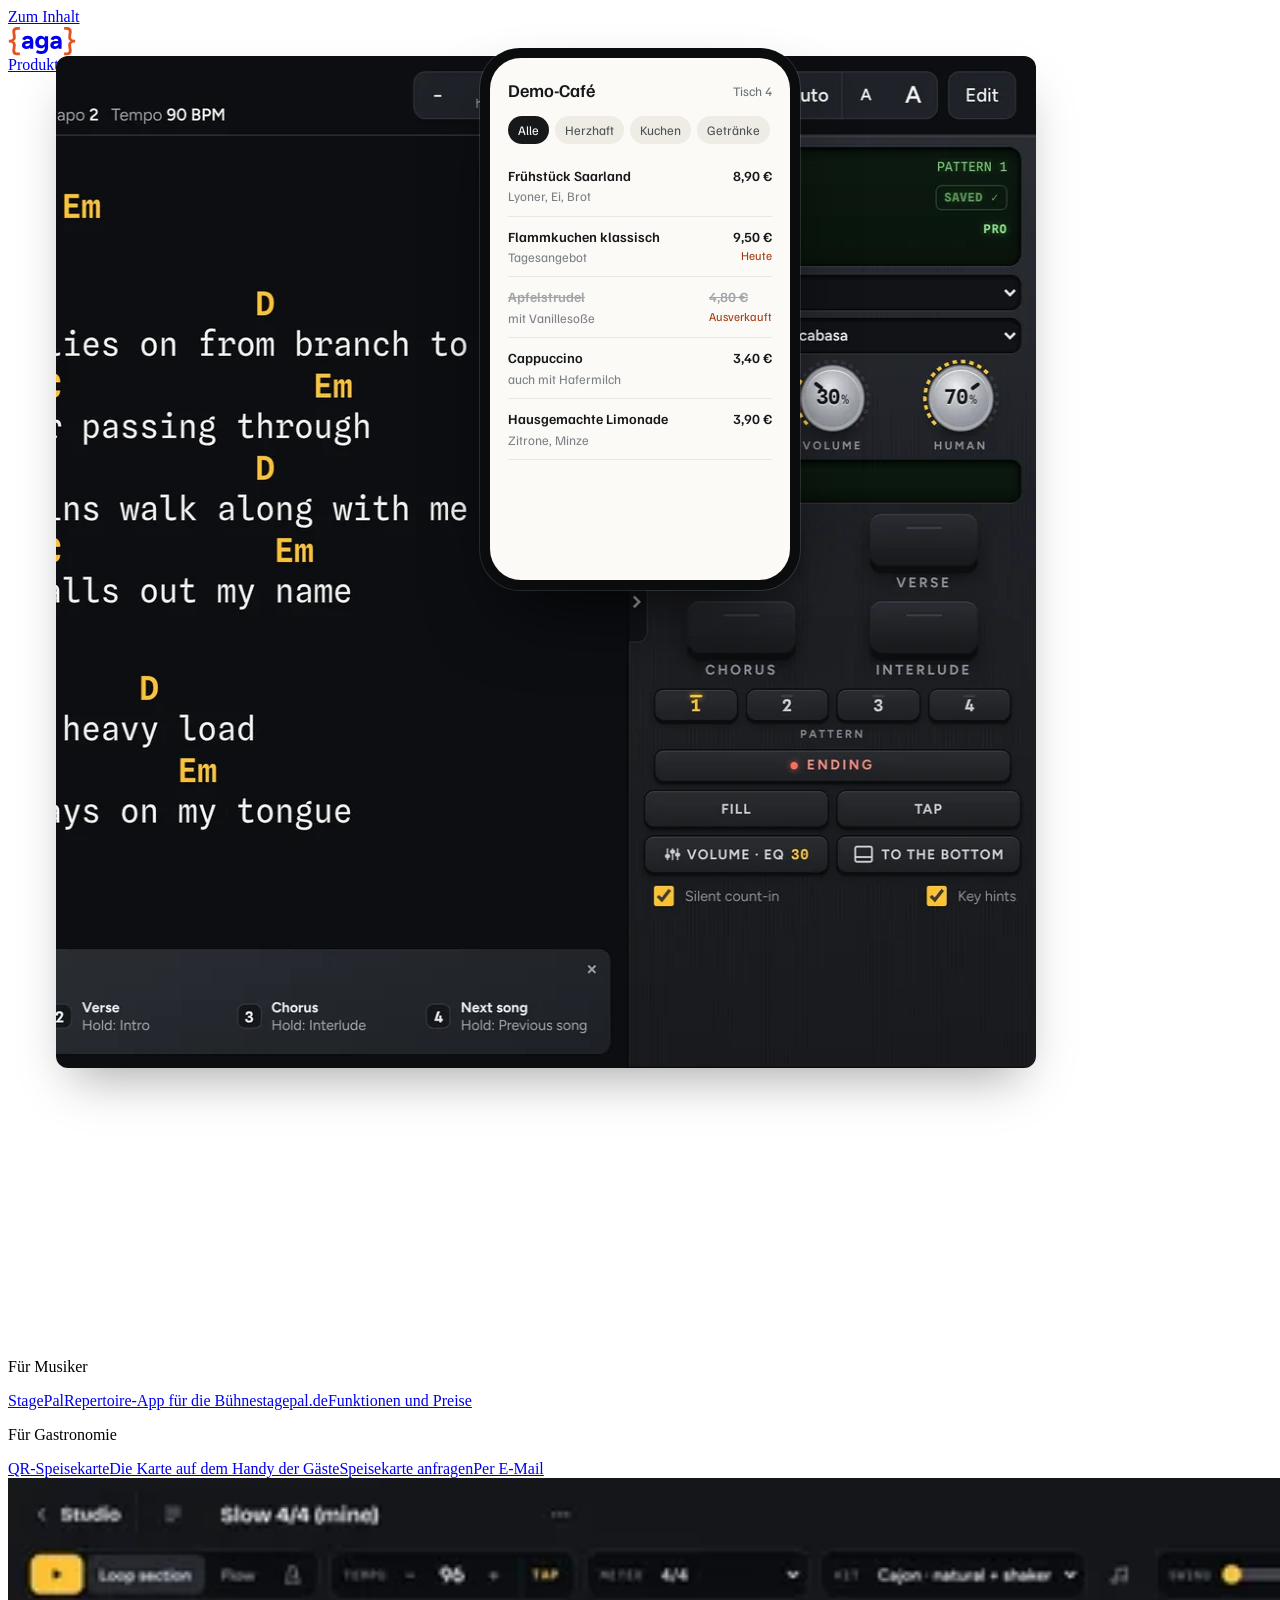
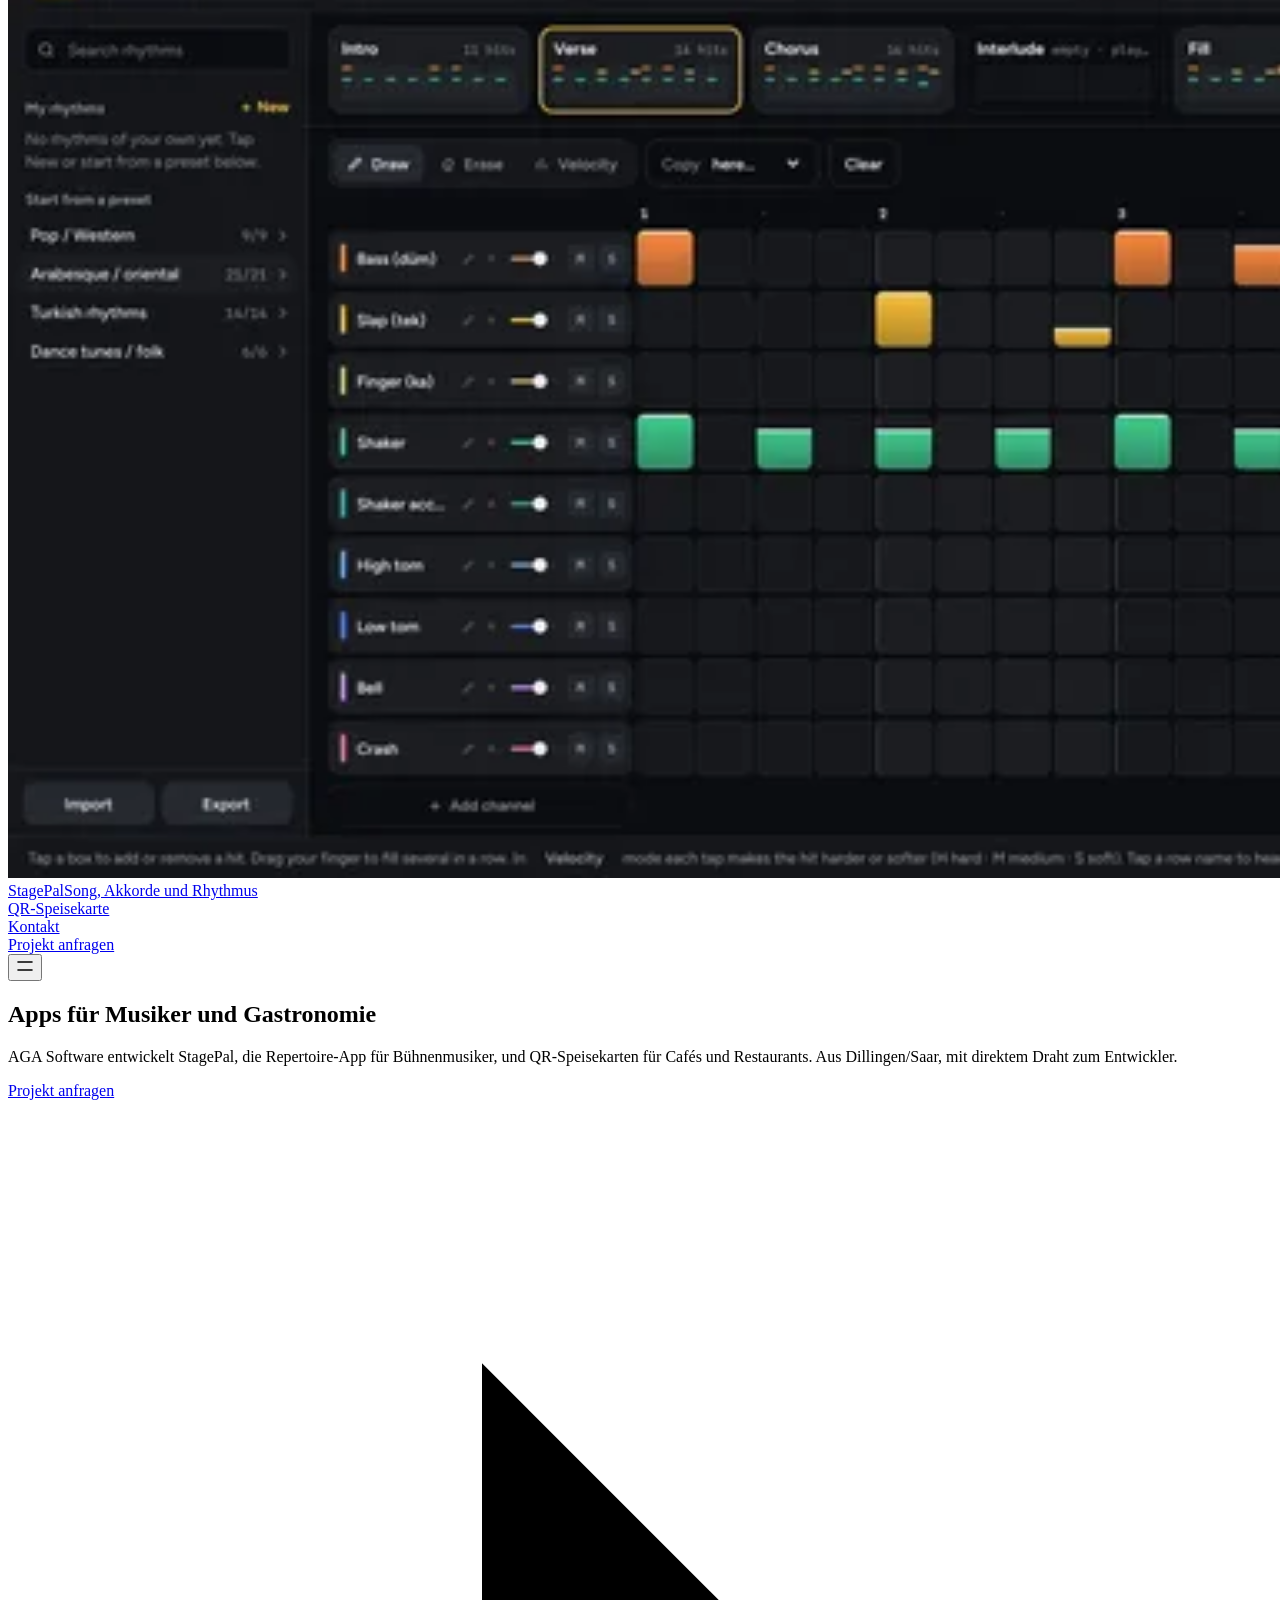
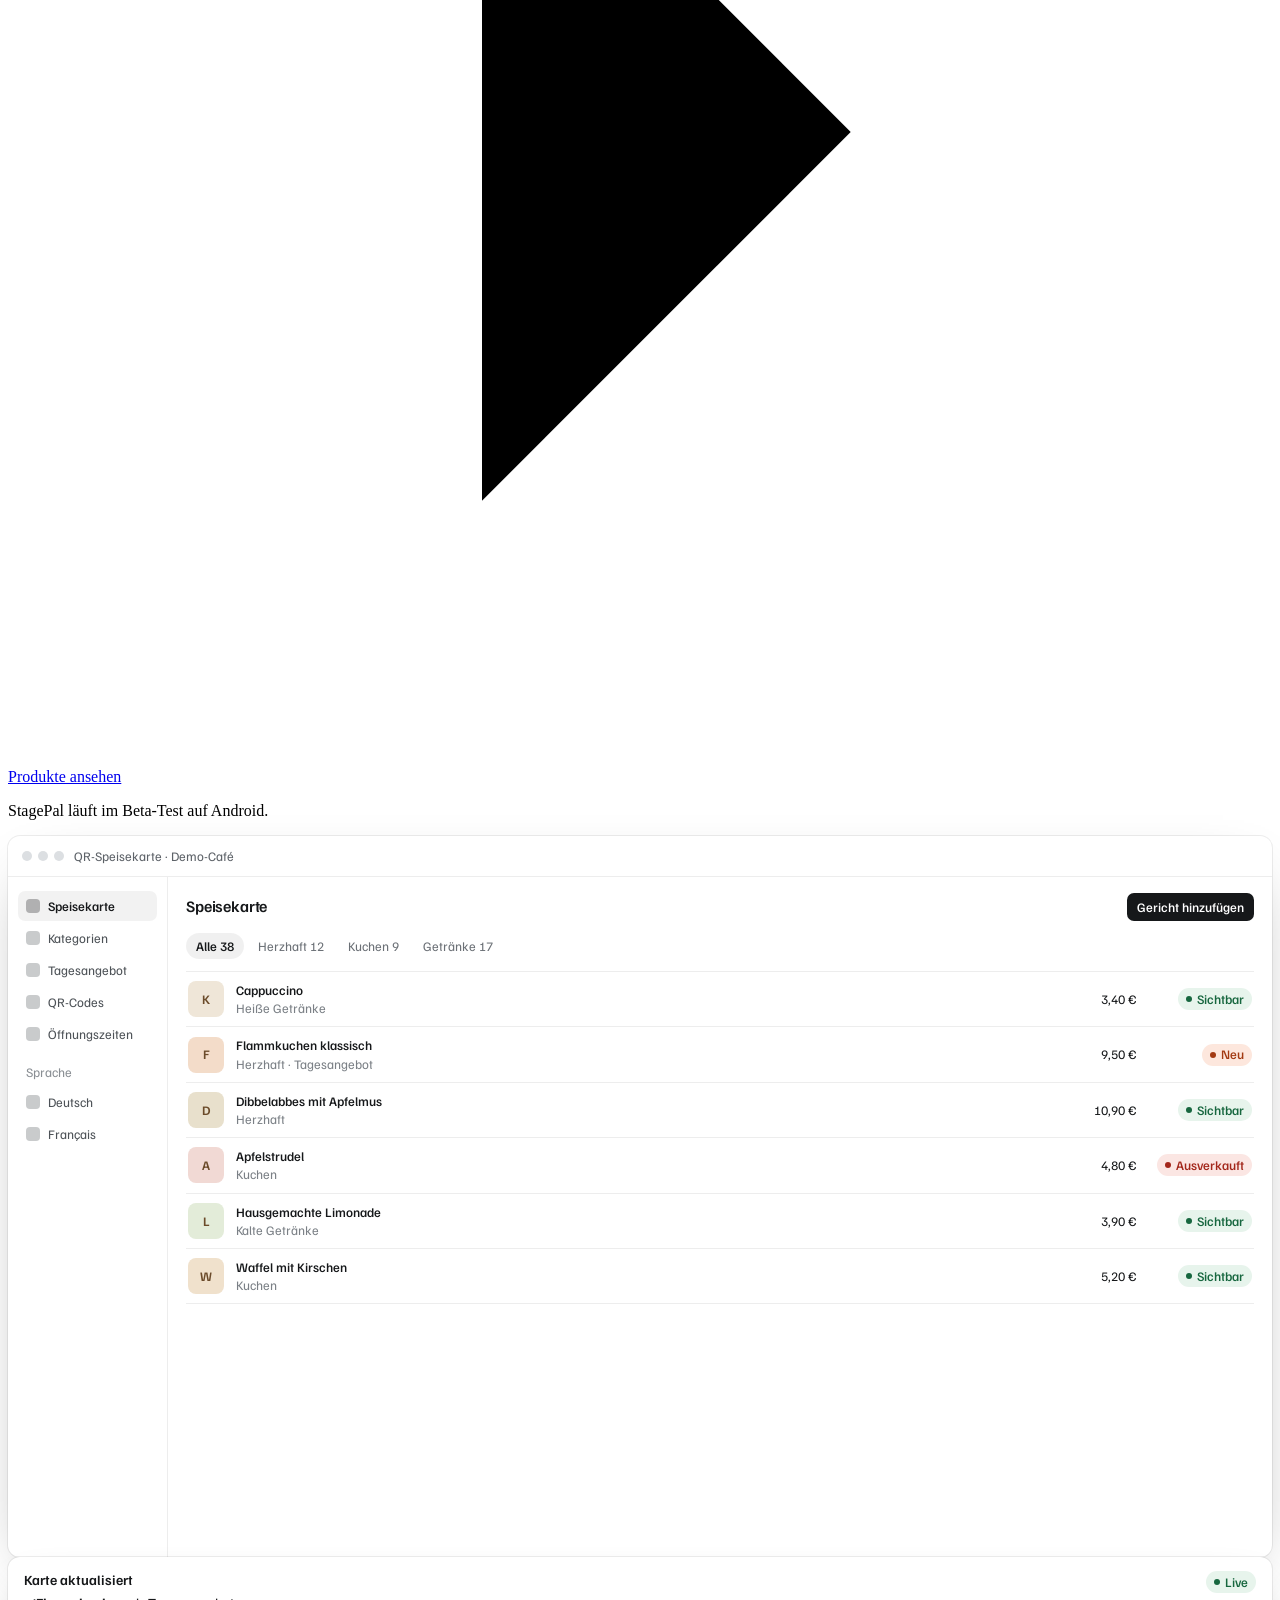
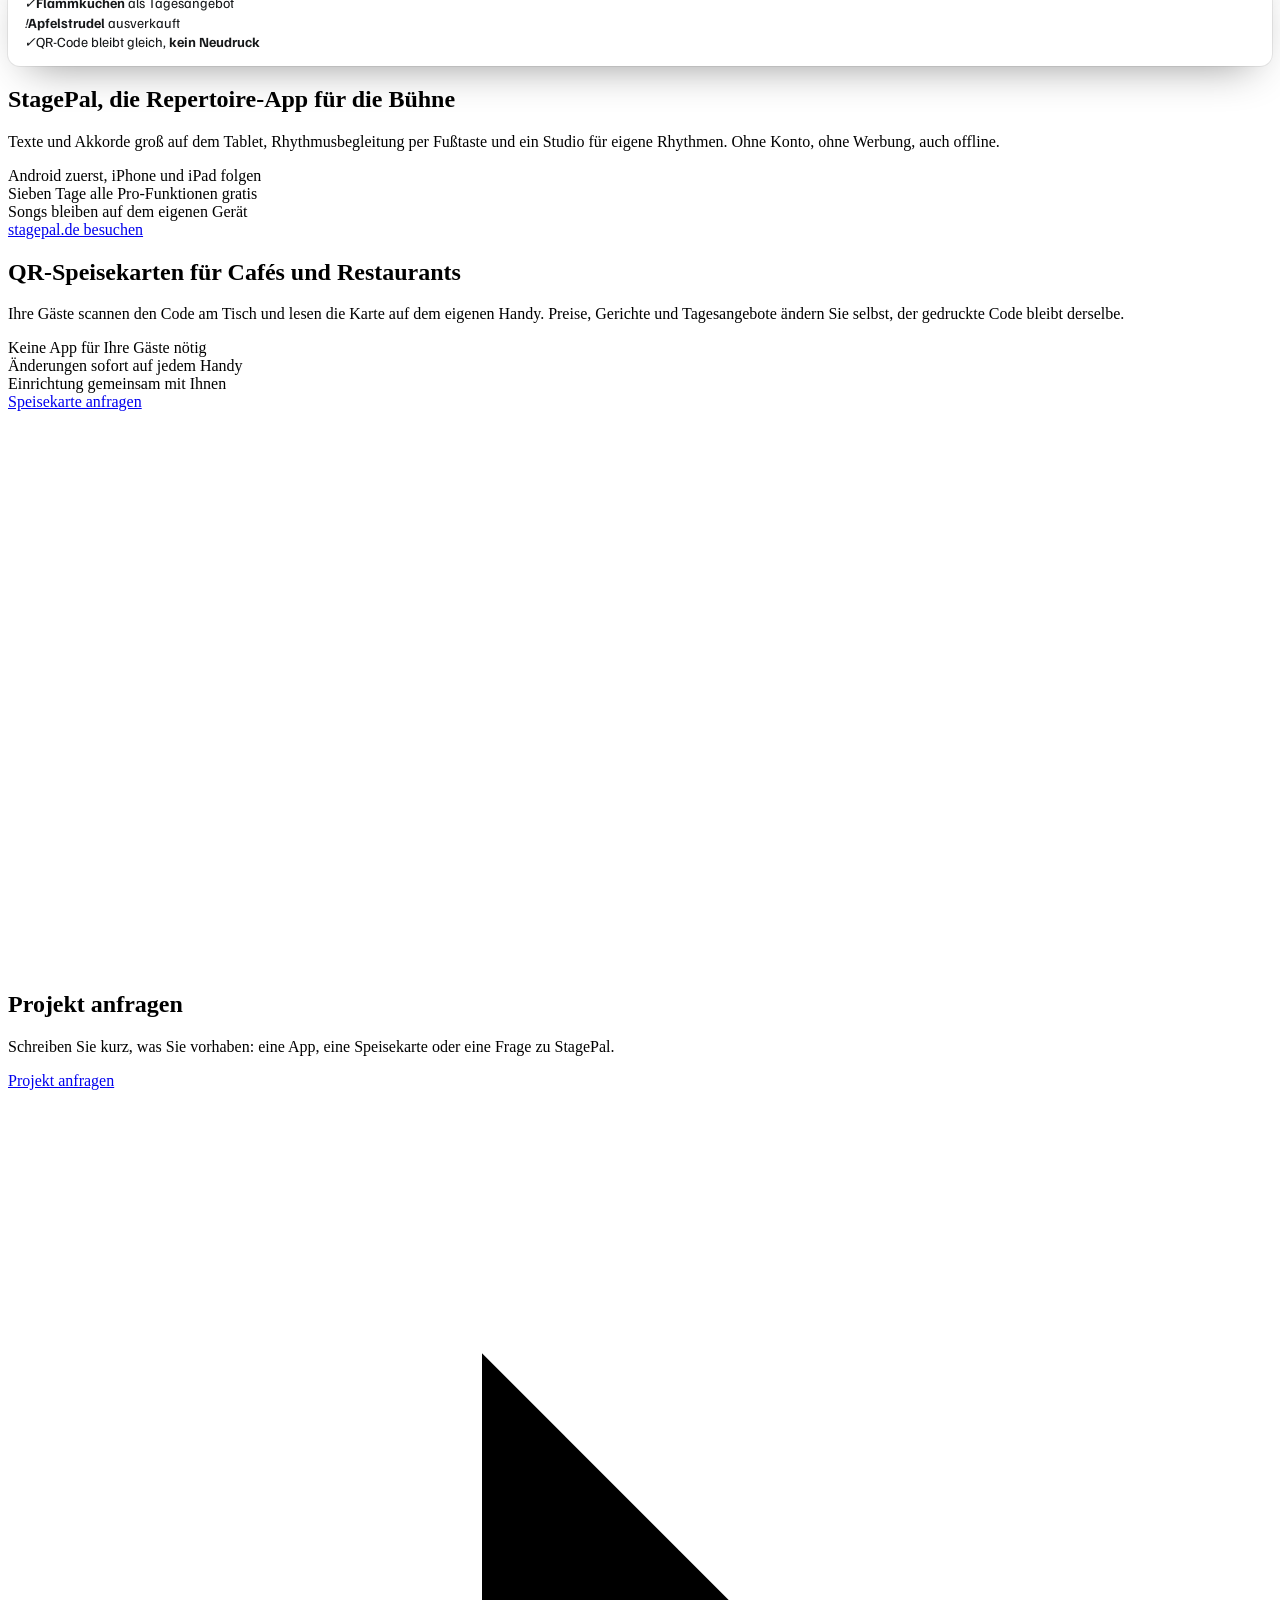
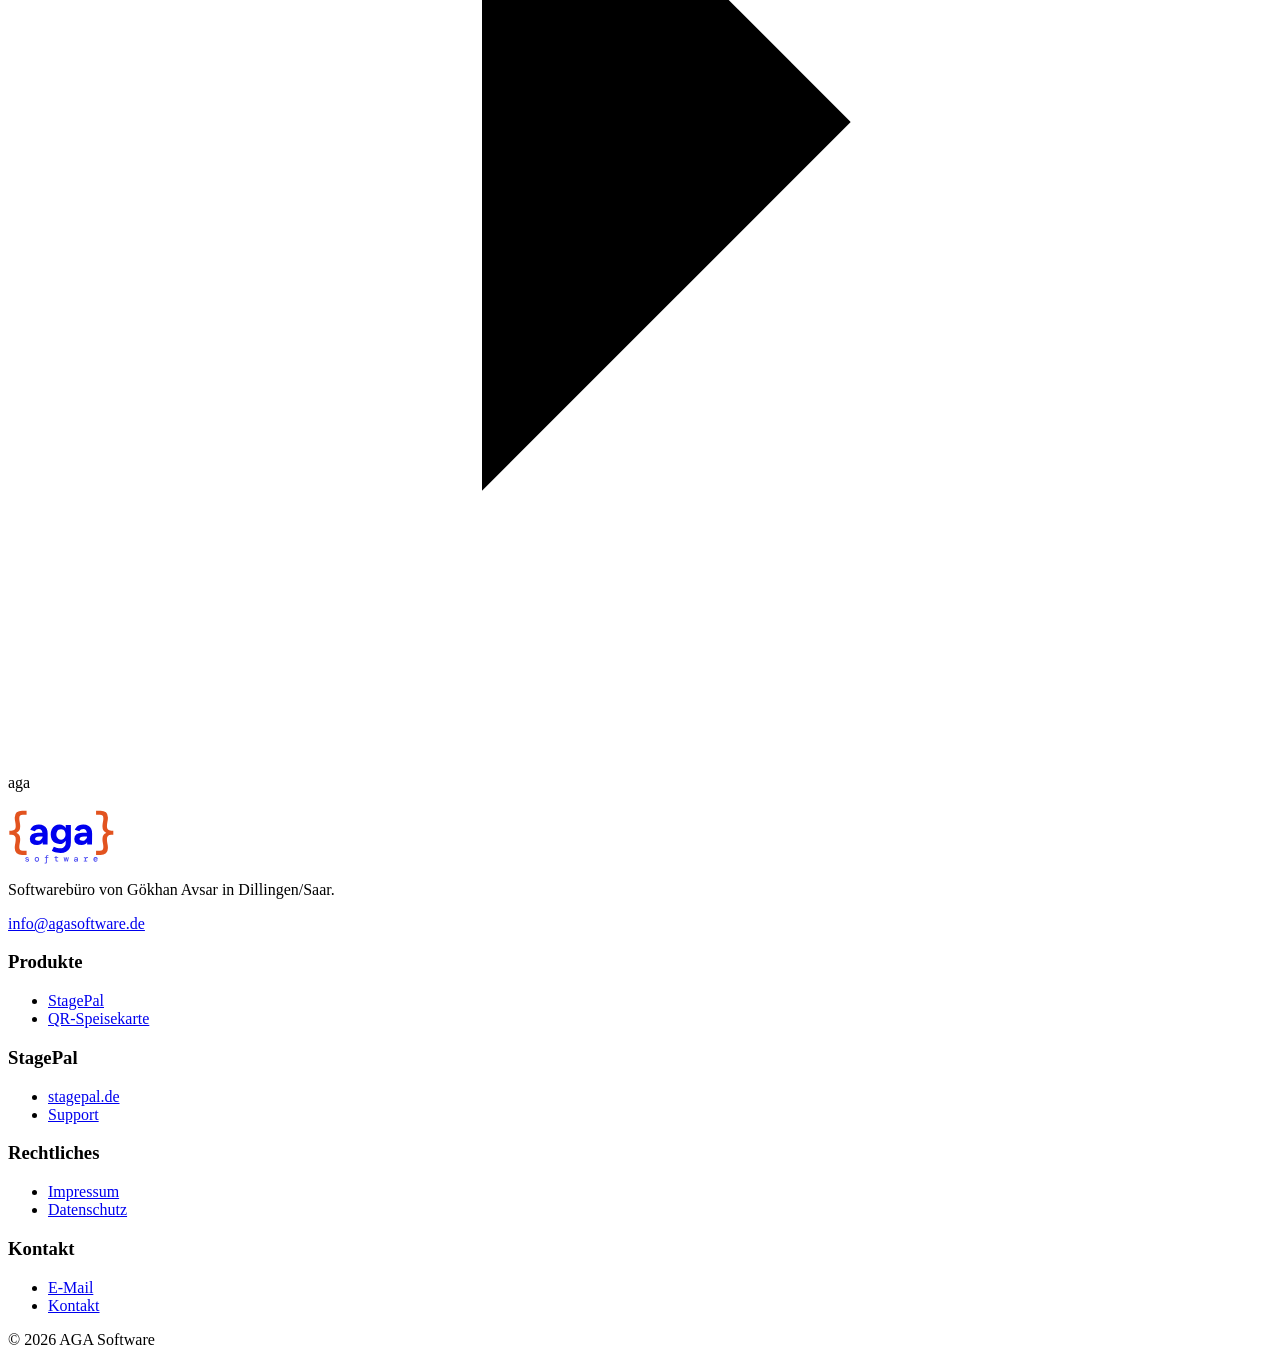
==== index.html @ b0814e59 "agasoftware.de: Firmenseite mit Impressum und Datenschutz Co-Authored-By: Claude Opus 5.5 <noreply@a" ====
<!doctype html>
<html lang="de" data-type="software" data-radius="soft" data-ground="sky" data-buttons="pill" data-motion>
<head>
<meta charset="utf-8">
<meta name="viewport" content="width=device-width, initial-scale=1, viewport-fit=cover">
<title>AGA Software: Apps für Musiker und Gastronomie</title>
<meta name="description" content="AGA Software aus Dillingen/Saar entwickelt StagePal, die Repertoire-App für Bühnenmusiker, und QR-Speisekarten für Cafés und Restaurants.">
<meta property="og:type" content="website">
<meta property="og:title" content="AGA Software: Apps für Musiker und Gastronomie">
<meta property="og:description" content="AGA Software aus Dillingen/Saar entwickelt StagePal, die Repertoire-App für Bühnenmusiker, und QR-Speisekarten für Cafés und Restaurants.">
<meta property="og:image" content="https://agasoftware.de/share.jpg">
<meta name="twitter:card" content="summary_large_image">
<link rel="icon" href="/favicon.svg" type="image/svg+xml">
<meta name="theme-color" content="#f5f3ef">
<link rel="canonical" href="https://agasoftware.de/">
<meta name="site-kind" content="software">
<meta name="page-type" content="software">
<link rel="preload" href="/fonts/familjen-grotesk-latin-wght-normal.woff2" as="font" type="font/woff2" crossorigin>
<link rel="stylesheet" href="/fonts/fonts.css">
<link rel="stylesheet" href="/assets/system.css">
<link rel="stylesheet" href="/assets/ui/cards.css">
<link rel="stylesheet" href="/assets/motion/motion.css">
<link rel="stylesheet" href="/assets/backgrounds/backgrounds.css">
<link rel="stylesheet" href="/assets/layout/layout.css">
<link rel="stylesheet" href="/assets/icons/icon.css">
<style>
:root {
  --p-bg: #f5f3ef; --p-surface: #ebe8e2; --p-ink: #111318; --p-muted: #5b5f68;
  --p-accent: #e2531f; --p-accent-ink: #111111; --p-action: #e2531f; --p-action-ink: #111111;
  --p-inv-bg: #111318; --p-inv-surface: #1e1f24; --p-inv-ink: #f5f3ef; --p-inv-muted: #959595;
  --p-inv-accent: #e2531f; --p-inv-accent-ink: #111111; --p-inv-action: #e2531f; --p-inv-action-ink: #111111;
  --font-display: "Familjen Grotesk", system-ui, sans-serif;
  --font-text: "Familjen Grotesk", system-ui, sans-serif;
  --font-mono: "IBM Plex Mono", ui-monospace, "SFMono-Regular", Menlo, Consolas, monospace;
  --display-weight: 400;
  --display-tracking: -0.03em;
  --display-tracking-xl: -0.04em;
}
</style>
<link rel="stylesheet" href="/assets/ui/base.css">
<script>document.documentElement.classList.add('m-enter');setTimeout(()=>document.documentElement.classList.add('m-enter-done'),700)</script>
<script src="/assets/backgrounds/backgrounds.js"></script>
<script>document.documentElement.classList.add('mo-js');setTimeout(()=>document.documentElement.classList.add('mo-safe'),2500)</script>
<link rel="modulepreload" href="/assets/moments/moments.js">
<link rel="modulepreload" href="/assets/moments/lib.js">
<link rel="modulepreload" href="/assets/moments/iris-opens/moment.js">
<style>.d-win { background: #fff; color: #16181a; border-radius: 12px; overflow: hidden; font: 400 14px/1.4 var(--font-text);
         box-shadow: 0 0 0 1px rgb(0 0 0 / .07), 0 24px 60px -28px rgb(0 0 0 / .45); text-align: left; }
.d-win--dark { background: #17191c; color: #eceef0; box-shadow: 0 0 0 1px rgb(255 255 255 / .08), 0 30px 70px -30px rgb(0 0 0 / .8); }
.d-win__bar { display: flex; align-items: center; gap: 10px; height: 40px; padding: 0 14px; border-bottom: 1px solid rgb(0 0 0 / .07); font-size: 13px; color: #5d6268; }
.d-win--dark .d-win__bar { border-color: rgb(255 255 255 / .07); color: #9aa0a6; }
.d-win__dots { display: flex; gap: 6px; } .d-win__dots i { width: 10px; height: 10px; border-radius: 50%; background: #dcdfe2; }
.d-win--dark .d-win__dots i { background: #3a3e43; }
.d-win__body { display: grid; grid-template-columns: 160px 1fr; min-height: 420px; }
.d-side { padding: 14px 10px; border-right: 1px solid rgb(0 0 0 / .07); display: grid; align-content: start; gap: 2px; font-size: 13px; color: #4d5257; }
.d-win--dark .d-side { border-color: rgb(255 255 255 / .07); color: #aeb3b8; }
.d-side b { font-weight: 500; color: #16181a; } .d-win--dark .d-side b { color: #eceef0; }
.d-side > span { display: flex; align-items: center; gap: 8px; height: 30px; padding: 0 8px; border-radius: 7px; }
.d-side > span.is-on { background: rgb(0 0 0 / .05); color: #16181a; font-weight: 500; }
.d-win--dark .d-side > span.is-on { background: rgb(255 255 255 / .07); color: #fff; }
.d-side > span i { width: 14px; height: 14px; border-radius: 4px; background: currentColor; opacity: .3; flex: none; }
.d-side .d-side__label { font-size: 13px; color: #8a8f94; height: 26px; margin-top: 8px; }
.d-main { padding: 16px 18px; display: grid; align-content: start; gap: 12px; min-width: 0; }
.d-main__head { display: flex; align-items: center; justify-content: space-between; gap: 12px; }
.d-main__head h4 { font: 600 16px/1.2 var(--font-text); letter-spacing: -0.01em; margin: 0; color: inherit; }
.d-btn { display: inline-flex; align-items: center; height: 28px; padding: 0 10px; border-radius: 7px; background: #16181a; color: #fff; font-size: 13px; font-weight: 500; }
.d-btn--ghost { background: rgb(0 0 0 / .05); color: #16181a; }
.d-tabs { display: flex; gap: 4px; font-size: 13px; } .d-tabs span { padding: 4px 10px; border-radius: 99px; color: #6b7076; } .d-tabs span.is-on { background: rgb(0 0 0 / .06); color: #16181a; font-weight: 500; }
.d-rows { display: grid; border-top: 1px solid rgb(0 0 0 / .07); }
.d-row { display: grid; grid-template-columns: 36px minmax(0, 1fr) 56px 96px 84px; align-items: center; gap: 12px; padding: 9px 2px; border-bottom: 1px solid rgb(0 0 0 / .07); font-size: 13px; }
.d-row img, .d-row .d-thumb { width: 36px; height: 36px; border-radius: 8px; object-fit: cover; background: #eef0ee; }
.d-row b { display: block; font-weight: 500; color: #16181a; white-space: nowrap; overflow: hidden; text-overflow: ellipsis; }
.d-row small { color: #7b8086; font-size: 13px; }
.d-row .num { text-align: right; font-variant-numeric: tabular-nums; }
.d-row .when { color: #7b8086; font-size: 13px; text-align: right; white-space: nowrap; }
@media (max-width: 639px) { .d-win__body { grid-template-columns: 1fr; } .d-side { display: none; } .d-row { grid-template-columns: 36px minmax(0, 1fr) 96px 84px; } .d-row .num { display: none; } }
.d-chip { justify-self: end; display: inline-flex; align-items: center; gap: 5px; height: 22px; padding: 0 8px; border-radius: 99px; font-size: 13px; font-weight: 500; background: #e7f4ec; color: #17673f; white-space: nowrap; }
.d-chip::before { content: ""; width: 6px; height: 6px; border-radius: 50%; background: currentColor; }
.d-chip--low { background: #fdf0dc; color: #8a5300; }
.d-chip--out { background: #fbe6e3; color: #a3271b; }
.d-card { background: #fff; color: #16181a; border-radius: 12px; padding: 14px 16px; font: 400 14px/1.4 var(--font-text); text-align: left;
          box-shadow: 0 0 0 1px rgb(0 0 0 / .07), 0 18px 44px -20px rgb(0 0 0 / .45); }
.d-card h5 { margin: 0 0 4px; font: 600 14px/1.3 var(--font-text); }
.d-card p { margin: 0; color: #5d6268; font-size: 13px; }
.d-card__row { display: flex; align-items: center; justify-content: space-between; gap: 10px; }
.d-bar { height: 6px; border-radius: 99px; background: #eceeed; overflow: hidden; margin-top: 10px; }
.d-bar > i { display: block; height: 100%; width: var(--v, 40%); border-radius: inherit; background: var(--d-accent, #1f8a5b); }
.d-spark { display: block; width: 100%; height: 56px; margin-top: 8px; }
.d-stat { font: 600 28px/1 var(--font-text); letter-spacing: -0.02em; font-variant-numeric: tabular-nums; }
/* the client's logo in the nav and footer */
.nav__logo .aga-mark { display: block; height: 30px; width: auto; color: var(--ink); }
.nav__logo:has(.aga-mark) { gap: 0; }
.footer .aga-logo { display: block; height: 56px; width: auto; color: var(--ink); }
.footer .close__word { line-height: 1.16; }
.close__word .aga-br { color: var(--accent); font-family: var(--font-mono); font-weight: 400; }
.vh { position: absolute; width: 1px; height: 1px; overflow: hidden; clip: rect(0 0 0 0); white-space: nowrap; }
/* hero window: a QR menu editor */
.d-win .d-row { grid-template-columns: 36px minmax(0, 1fr) 72px 104px; }
.d-thumb { display: grid; place-items: center; font-size: 13px; font-weight: 600; color: #6b4b2a; }
.hero__art .d-win__body { min-height: 680px; }
.d-chip--new { background: #fde7dd; color: #a33a12; }
@media (max-width: 639px) { .d-win .d-row:nth-child(n+3) { display: none; } .d-win .d-row { grid-template-columns: 36px minmax(0, 1fr) 64px; } .d-win .d-row .d-chip { display: none; } }
/* the StagePal split: the app's own screen cut by the frame's right and bottom */
.aga-shot { position: absolute; left: var(--ax); top: var(--ay); width: 980px; max-width: none; border-radius: 12px; box-shadow: 0 24px 48px -16px rgb(0 0 0 / .35); }
@media (max-width: 639px) { .aga-shot { width: 620px; left: 24px; top: 24px; } }
.plain-facts { list-style: none; margin-bottom: 0; padding: 0; display: grid; gap: var(--s-2); }
.plain-facts li { color: var(--muted); }
/* the guest's view of a QR menu, drawn live on a phone */
.qr-phonef { min-height: 560px; }
@media (min-width: 640px) and (max-width: 1023px) { .qr-phonef { min-height: 460px; } }
.qr-phone { position: absolute; left: 50%; top: 48px; transform: translateX(-50%); width: 300px; padding: 10px; border-radius: 40px; background: #0b0c0e; box-shadow: 0 0 0 1px rgb(255 255 255 / .12), 0 40px 80px -30px rgb(0 0 0 / .8); }
.qr-screen { border-radius: 31px; background: #fbfaf7; color: #16181a; padding: 22px 18px 120px; font: 400 14px/1.4 var(--font-text); }
.qr-head { display: flex; justify-content: space-between; align-items: center; margin-bottom: 14px; }
.qr-head b { font: 600 18px/1.2 var(--font-text); }
.qr-head span { font-size: 13px; color: #6b7076; }
.qr-tabs { display: flex; gap: 6px; margin-bottom: 12px; font-size: 13px; }
.qr-tabs span { padding: 5px 10px; border-radius: 99px; background: #efece6; color: #4d5257; }
.qr-tabs span.is-on { background: #16181a; color: #fff; }
.qr-item { display: grid; grid-template-columns: 1fr auto; gap: 2px 12px; padding: 10px 0; border-bottom: 1px solid #ebe7e0; }
.qr-item b { font-weight: 600; } .qr-item small { grid-column: 1; color: #7b8086; font-size: 13px; }
.qr-item em { grid-row: 1; grid-column: 2; font-style: normal; font-variant-numeric: tabular-nums; font-weight: 600; }
.qr-item.is-out b, .qr-item.is-out em { color: #a2a6ab; text-decoration: line-through; }
.qr-item .qr-tag { grid-column: 2; justify-self: end; font-size: 12px; color: #a33a12; }
@media (max-width: 639px) { .qr-phonef { min-height: 440px; } .qr-phone { width: 260px; top: 32px; } }
/* legal pages: one reading column */
.legal-page .legal { padding: calc(var(--nav) + var(--s-9)) 0 var(--s-9); }
.legal__body { max-width: 720px; }
.legal__body h1 { font-size: var(--t-h2); margin: var(--s-6) 0 var(--s-6); }
.legal__body h2 { font: 500 var(--t-card)/1.3 var(--font-text); margin: var(--s-7) 0 var(--s-3); }
.legal__body p, .legal__body li { line-height: 1.7; } .legal__body p { margin: 0 0 var(--s-4); }
.legal__body a { color: var(--ink); text-decoration: underline; text-underline-offset: 3px; }
@media (max-width: 400px) { .nav .nav__actions { display: none !important; } .nav .nav__toggle { margin-left: auto !important; } }
</style>
</head><body>
<!-- type: software · deal: hero collage, nav nav-mega, close close-word, footer footer-columns, rhythm dark-band, buttons pill, mark: the client's own logo; ground sky; palette: the client's own (brand); type familjen; effect none; moment iris-opens (#qr-menue) -->
<header class="nav">
  <div class="wrap nav__bar">
    <a class="skip-link" href="#top">Zum Inhalt</a>
    <a class="nav__logo" href="/#top" aria-label="AGA Software"><svg class="aga-mark" viewBox="56 4 408 180" width="68" height="30" aria-hidden="true"><path d="M109.78499999999997 179.45Q97.03499999999997 179.45 89.38499999999996 172.82Q81.73499999999997 166.19 81.73499999999997 152.93Q81.73499999999997 146.47 82.66999999999996 141.37Q83.60499999999996 136.27 84.53999999999996 130.83Q85.47499999999997 125.39 85.47499999999997 118.25Q85.47499999999997 111.62 81.64999999999996 107.2Q77.82499999999996 102.78 68.81499999999997 102.78H61.164999999999964V86.8H68.81499999999997Q77.82499999999996 86.8 81.64999999999996 82.38Q85.47499999999997 77.96 85.47499999999997 71.33Q85.47499999999997 64.02 84.53999999999996 58.66499999999999Q83.60499999999996 53.30999999999999 82.66999999999996 48.12499999999999Q81.73499999999997 42.94 81.73499999999997 36.47999999999999Q81.73499999999997 23.389999999999986 89.38499999999996 16.75999999999999Q97.03499999999997 10.129999999999995 109.78499999999997 10.129999999999995H127.12499999999997V25.939999999999998H112.50499999999997Q105.87499999999997 25.939999999999998 102.55999999999997 28.999999999999993Q99.24499999999998 32.05999999999999 99.24499999999998 39.02999999999999Q99.24499999999998 44.639999999999986 100.09499999999997 49.39999999999999Q100.94499999999996 54.16 101.79499999999996 59.26Q102.64499999999997 64.36 102.64499999999997 71.16Q102.64499999999997 80.17 98.81999999999996 86.205Q94.99499999999998 92.24 88.53499999999997 94.28V95.3Q94.99499999999998 97.34 98.81999999999996 103.375Q102.64499999999997 109.41 102.64499999999997 118.42Q102.64499999999997 125.22 101.79499999999996 130.32Q100.94499999999996 135.42 100.09499999999997 140.095Q99.24499999999998 144.77 99.24499999999998 150.55Q99.24499999999998 157.35 102.55999999999997 160.495Q105.87499999999997 163.64 112.50499999999997 163.64H127.12499999999997V179.45ZM392.87499999999994 179.45V163.64H407.4949999999999Q414.12499999999994 163.64 417.43999999999994 160.495Q420.75499999999994 157.35 420.75499999999994 150.55Q420.75499999999994 144.77 419.905 140.095Q419.05499999999995 135.42 418.2049999999999 130.32Q417.3549999999999 125.22 417.3549999999999 118.42Q417.3549999999999 109.41 421.26499999999993 103.375Q425.17499999999995 97.34 431.4649999999999 95.3V94.28Q425.17499999999995 92.24 421.26499999999993 86.205Q417.3549999999999 80.17 417.3549999999999 71.16Q417.3549999999999 64.36 418.2049999999999 59.26Q419.05499999999995 54.16 419.905 49.39999999999999Q420.75499999999994 44.639999999999986 420.75499999999994 39.02999999999999Q420.75499999999994 32.05999999999999 417.43999999999994 28.999999999999993Q414.12499999999994 25.939999999999998 407.4949999999999 25.939999999999998H392.87499999999994V10.129999999999995H410.2149999999999Q422.9649999999999 10.129999999999995 430.6149999999999 16.75999999999999Q438.26499999999993 23.389999999999986 438.26499999999993 36.47999999999999Q438.26499999999993 42.94 437.3299999999999 48.12499999999999Q436.3949999999999 53.30999999999999 435.4599999999999 58.66499999999999Q434.5249999999999 64.02 434.5249999999999 71.33Q434.5249999999999 77.96 438.3499999999999 82.38Q442.17499999999995 86.8 451.18499999999995 86.8H458.8349999999999V102.78H451.18499999999995Q442.17499999999995 102.78 438.3499999999999 107.2Q434.5249999999999 111.62 434.5249999999999 118.25Q434.5249999999999 125.39 435.4599999999999 130.83Q436.3949999999999 136.27 437.3299999999999 141.37Q438.26499999999993 146.47 438.26499999999993 152.93Q438.26499999999993 166.19 430.6149999999999 172.82Q422.9649999999999 179.45 410.2149999999999 179.45Z" fill="#E2531F"/><path d="M167.82499999999996 141.8Q154.32499999999996 141.8 146.89999999999998 135.8Q139.47499999999997 129.8 139.47499999999997 118.85Q139.47499999999997 106.85 147.49999999999997 100.775Q155.52499999999998 94.7 170.07499999999996 94.7H187.77499999999998Q186.72499999999997 87.80000000000001 183.42499999999995 84.125Q180.12499999999997 80.45 173.97499999999997 80.45Q169.17499999999995 80.45 165.27499999999998 82.55000000000001Q161.37499999999997 84.65 158.67499999999995 89.0L141.27499999999998 83.0Q143.37499999999997 78.2 147.42499999999995 73.625Q151.47499999999997 69.05 157.99999999999997 66.125Q164.52499999999998 63.2 173.97499999999997 63.2Q185.37499999999997 63.2 192.95 67.55000000000001Q200.52499999999998 71.9 204.19999999999996 79.775Q207.87499999999994 87.65 207.72499999999997 98.45L207.27499999999998 140.0H188.82499999999996L188.52499999999998 131.3Q185.67499999999995 136.4 180.49999999999994 139.10000000000002Q175.32499999999996 141.8 167.82499999999996 141.8ZM171.12499999999997 125.3Q175.92499999999995 125.3 179.82499999999996 123.05Q183.72499999999997 120.8 185.97499999999997 117.19999999999999Q188.22499999999997 113.6 188.22499999999997 109.7V109.4H176.97499999999997Q167.22499999999997 109.4 163.47499999999997 111.725Q159.72499999999997 114.05 159.72499999999997 118.25Q159.72499999999997 121.55 162.72499999999997 123.425Q165.72499999999997 125.3 171.12499999999997 125.3ZM257.1649047851562 171.97999267578126Q248.6149780273437 171.97999267578126 242.06001281738276 170.74998168945314Q235.50504760742183 169.519970703125 230.97507324218745 167.61497802734374Q226.44509887695307 165.7099853515625 223.68515014648432 163.70003662109374L231.39497070312495 147.83037719726562Q233.55495605468747 148.97037353515626 236.9599670410156 150.54537353515627Q240.3649780273437 152.12037353515626 245.1949798583984 153.29037170410157Q250.02498168945309 154.4603698730469 256.35493774414056 154.4603698730469Q262.26501464843744 154.4603698730469 266.88507690429685 152.1203369140625Q271.5051391601562 149.78030395507812 274.13017578124993 144.92022705078125Q276.7552124023437 140.06015014648438 276.7552124023437 132.56002197265624V125.29998168945312Q273.00519409179685 131.180029296875 266.99016113281243 134.51005859375Q260.97512817382807 137.840087890625 253.32509155273434 137.840087890625Q242.9751098632812 137.840087890625 235.3701080322265 133.38506774902345Q227.76510620117182 128.93004760742187 223.59509887695307 120.78502197265624Q219.42509155273433 112.63999633789062 219.42509155273433 101.65998535156251Q219.42509155273433 89.87000732421876 223.59509887695307 81.27500915527344Q227.76510620117182 72.68001098632813 235.3701080322265 67.94000549316407Q242.9751098632812 63.2 253.32509155273434 63.2Q260.97512817382807 63.2 266.99016113281243 66.69501647949218Q273.00519409179685 70.19003295898438 276.7552124023437 76.70005493164064V65.0H296.5547729492187V131.84005126953124Q296.5547729492187 144.53006591796876 291.76976928710934 153.56004943847657Q286.98476562499997 162.59003295898438 278.1497894287109 167.28501281738284Q269.31481323242184 171.97999267578126 257.1649047851562 171.97999267578126ZM258.9949340820312 121.250439453125Q264.1250183105468 121.250439453125 267.92008972167963 118.62538452148436Q271.71516113281245 116.00032958984374 273.83020324707024 111.440234375Q275.9452453613281 106.88013916015626 275.9452453613281 101.03001098632814Q275.9452453613281 95.05989379882813 273.78520507812493 90.52980041503906Q271.62516479492183 85.99970703125001 267.830093383789 83.44965209960938Q264.0350219726562 80.89959716796875 258.8449340820312 80.89959716796875Q253.5648315429687 80.89959716796875 249.54475097656245 83.44965209960938Q245.5246704101562 85.99970703125001 243.27462463378902 90.52980041503906Q241.02457885742183 95.05989379882813 240.9345825195312 101.03001098632814Q241.02457885742183 106.88013916015626 243.3046264648437 111.440234375Q245.58467407226559 116.00032958984374 249.64975280761715 118.62538452148436Q253.7148315429687 121.250439453125 258.9949340820312 121.250439453125ZM337.92499999999995 141.8Q324.42499999999995 141.8 316.99999999999994 135.8Q309.57499999999993 129.8 309.57499999999993 118.85Q309.57499999999993 106.85 317.5999999999999 100.775Q325.62499999999994 94.7 340.17499999999995 94.7H357.87499999999994Q356.82499999999993 87.80000000000001 353.5249999999999 84.125Q350.2249999999999 80.45 344.07499999999993 80.45Q339.2749999999999 80.45 335.3749999999999 82.55000000000001Q331.4749999999999 84.65 328.7749999999999 89.0L311.37499999999994 83.0Q313.4749999999999 78.2 317.5249999999999 73.625Q321.57499999999993 69.05 328.0999999999999 66.125Q334.62499999999994 63.2 344.07499999999993 63.2Q355.4749999999999 63.2 363.04999999999995 67.55000000000001Q370.62499999999994 71.9 374.29999999999995 79.775Q377.9749999999999 87.65 377.82499999999993 98.45L377.37499999999994 140.0H358.92499999999995L358.62499999999994 131.3Q355.7749999999999 136.4 350.5999999999999 139.10000000000002Q345.42499999999995 141.8 337.92499999999995 141.8ZM341.2249999999999 125.3Q346.0249999999999 125.3 349.92499999999995 123.05Q353.82499999999993 120.8 356.07499999999993 117.19999999999999Q358.32499999999993 113.6 358.32499999999993 109.7V109.4H347.07499999999993Q337.32499999999993 109.4 333.57499999999993 111.725Q329.82499999999993 114.05 329.82499999999993 118.25Q329.82499999999993 121.55 332.82499999999993 123.425Q335.82499999999993 125.3 341.2249999999999 125.3Z" fill="currentColor"/></svg><span class="vh">AGA Software</span></a>
    <nav class="nav__links" aria-label="Main"><div class="nav__item"><a class="nav__link" href="#stagepal">Produkte <svg class="chev" viewBox="0 0 12 12" aria-hidden="true"><path d="M3 4.5l3 3 3-3" fill="none" stroke="currentColor" stroke-width="1.5" stroke-linecap="round" stroke-linejoin="round"/></svg></a>
        <div class="nav__menu"><div class="wrap grid">
          <div class="menu-col span-3"><p class="t-label">Für Musiker</p><a href="#stagepal">StagePal<span>Repertoire-App für die Bühne</span></a><a href="https://stagepal.de/">stagepal.de<span>Funktionen und Preise</span></a></div>
          <div class="menu-col span-3"><p class="t-label">Für Gastronomie</p><a href="#qr-menue">QR-Speisekarte<span>Die Karte auf dem Handy der Gäste</span></a><a href="mailto:info@agasoftware.de?subject=QR-Speisekarte">Speisekarte anfragen<span>Per E-Mail</span></a></div>
          <a class="menu-card span-3 start-10" href="#stagepal"><div class="panel"><img class="frame__img" src="/img/studio_en.webp" alt="" loading="lazy" width="1600" height="1000" srcset="/img/studio_en-480.webp 480w, /img/studio_en-800.webp 800w, /img/studio_en-1200.webp 1200w, /img/studio_en.webp 1600w" sizes="(max-width: 639px) calc(100vw - 48px), 320px"></div><span class="t-card">StagePal</span><span class="t-small muted">Song, Akkorde und Rhythmus</span></a>
        </div></div></div><div class="nav__item"><a class="nav__link" href="#qr-menue">QR-Speisekarte</a></div><div class="nav__item"><a class="nav__link" href="#contact">Kontakt</a></div></nav>
    <div class="nav__actions"><a class="btn btn--primary" href="mailto:info@agasoftware.de?subject=Projekt-Anfrage">Projekt anfragen</a></div>
    <button class="nav__toggle" type="button" aria-expanded="false" aria-label="Menu"><svg width="18" height="18" viewBox="0 0 18 18" aria-hidden="true"><path d="M2 5h14M2 13h14" stroke="currentColor" stroke-width="1.6" stroke-linecap="round"/></svg></button>
  </div>
</header>
<main id="top">
  <section class="hero hero--collage" data-enter aria-labelledby="hero-h">
    <div class="wrap"><div class="hero-text grid hero__grid">
      <div class="hero__text span-5">
        <h1 id="hero-h">Apps für Musiker und Gastronomie</h1>
        <p class="hero__lead">AGA Software entwickelt StagePal, die Repertoire-App für Bühnenmusiker, und QR-Speisekarten für Cafés und Restaurants. Aus Dillingen/Saar, mit direktem Draht zum Entwickler.</p>
        <div class="btn-row"><a class="btn btn--primary" href="mailto:info@agasoftware.de?subject=Projekt-Anfrage">Projekt anfragen<svg class="m-arrow" viewBox="0 0 12 12" aria-hidden="true"><path class="m-arrow__stem" d="M1 6h8"/><path class="m-arrow__head" d="M4.5 2.5 8 6l-3.5 3.5"/></svg></a><a class="btn btn--secondary" href="#stagepal">Produkte ansehen</a></div>
        <p class="hero__proof">StagePal läuft im Beta-Test auf Android.</p>
      </div>
      <div class="hero__art span-6 start-7" role="img" aria-label="Der Editor einer QR-Speisekarte mit Gerichten und Preisen, daneben die Meldung, dass die Karte aktualisiert ist">
        <div class="ly-piece ly-piece--main d-win" aria-hidden="true">
          <div class="d-win__bar"><span class="d-win__dots"><i></i><i></i><i></i></span><span>QR-Speisekarte · Demo-Café</span></div>
          <div class="d-win__body">
            <div class="d-side"><span class="is-on"><i></i>Speisekarte</span><span><i></i>Kategorien</span><span><i></i>Tagesangebot</span><span><i></i>QR-Codes</span><span><i></i>Öffnungszeiten</span><span class="d-side__label">Sprache</span><span><i></i>Deutsch</span><span><i></i>Français</span></div>
            <div class="d-main">
              <div class="d-main__head"><h4>Speisekarte</h4><span class="d-btn">Gericht hinzufügen</span></div>
              <div class="d-tabs"><span class="is-on">Alle 38</span><span>Herzhaft 12</span><span>Kuchen 9</span><span>Getränke 17</span></div>
              <div class="d-rows"><div class="d-row"><span class="d-thumb" style="background:#efe6d8">K</span><div><b>Cappuccino</b><small>Heiße Getränke</small></div><span class="num">3,40 €</span><span class="d-chip">Sichtbar</span></div><div class="d-row"><span class="d-thumb" style="background:#f3dcc9">F</span><div><b>Flammkuchen klassisch</b><small>Herzhaft · Tagesangebot</small></div><span class="num">9,50 €</span><span class="d-chip d-chip--new">Neu</span></div><div class="d-row"><span class="d-thumb" style="background:#e8e0cc">D</span><div><b>Dibbelabbes mit Apfelmus</b><small>Herzhaft</small></div><span class="num">10,90 €</span><span class="d-chip">Sichtbar</span></div><div class="d-row"><span class="d-thumb" style="background:#f1d9d4">A</span><div><b>Apfelstrudel</b><small>Kuchen</small></div><span class="num">4,80 €</span><span class="d-chip d-chip--out">Ausverkauft</span></div><div class="d-row"><span class="d-thumb" style="background:#e3ecd9">L</span><div><b>Hausgemachte Limonade</b><small>Kalte Getränke</small></div><span class="num">3,90 €</span><span class="d-chip">Sichtbar</span></div><div class="d-row"><span class="d-thumb" style="background:#f0e1cc">W</span><div><b>Waffel mit Kirschen</b><small>Kuchen</small></div><span class="num">5,20 €</span><span class="d-chip">Sichtbar</span></div></div>
            </div>
          </div>
        </div>
        <div class="ly-piece ly-piece--note d-card" aria-hidden="true" data-ly-steps="700">
          <div class="d-card__row"><h5>Karte aktualisiert</h5><span class="d-chip" data-step data-step-at="4">Live</span></div>
          <div class="d-note__line" data-step><i>✓</i><span><b>Flammkuchen</b> als Tagesangebot</span></div>
          <div class="d-note__line" data-step><i class="warn">!</i><span><b>Apfelstrudel</b> ausverkauft</span></div>
          <div class="d-note__line" data-step><i>✓</i><span>QR-Code bleibt gleich, <b>kein Neudruck</b></span></div>
        </div>
      </div>
    </div></div>
  </section>

  <section class="section" id="stagepal" aria-labelledby="sp-h">
    <div class="wrap">
      <div class="grid grid--top">
        <div class="span-5 stack-6"><h2 id="sp-h">StagePal, die Repertoire-App für die Bühne</h2><p class="t-lead">Texte und Akkorde groß auf dem Tablet, Rhythmusbegleitung per Fußtaste und ein Studio für eigene Rhythmen. Ohne Konto, ohne Werbung, auch offline.</p><ul class="plain-facts"><li>Android zuerst, iPhone und iPad folgen</li><li>Sieben Tage alle Pro-Funktionen gratis</li><li>Songs bleiben auf dem eigenen Gerät</li></ul><a class="link" href="https://stagepal.de/">stagepal.de besuchen</a></div>
        <div class="frame frame--split span-6 start-7"><div class="stage stage--fade-br"><img class="at-corner to-edge aga-shot" src="/img/herostage_en.webp" alt="StagePal mit geöffnetem Song, Akkorden über dem Text und dem Rhythmus-Pedal" loading="lazy" style="--ax:56px;--ay:56px" width="1000" height="1012" srcset="/img/herostage_en-480.webp 480w, /img/herostage_en-800.webp 800w, /img/herostage_en.webp 1000w" sizes="(max-width: 639px) 620px, 980px"></div></div>
      </div>
    </div>
  </section>

  <section class="section ground-inverse" id="qr-menue" aria-labelledby="qr-h" data-moment="iris-opens" data-moment-opts='{"from": "base"}'>
    <div class="wrap">
      <div class="grid grid--top">
        <div class="span-5 stack-6"><h2 id="qr-h">QR-Speisekarten für Cafés und Restaurants</h2><p class="t-lead">Ihre Gäste scannen den Code am Tisch und lesen die Karte auf dem eigenen Handy. Preise, Gerichte und Tagesangebote ändern Sie selbst, der gedruckte Code bleibt derselbe.</p><ul class="plain-facts"><li>Keine App für Ihre Gäste nötig</li><li>Änderungen sofort auf jedem Handy</li><li>Einrichtung gemeinsam mit Ihnen</li></ul><a class="link" href="mailto:info@agasoftware.de?subject=QR-Speisekarte">Speisekarte anfragen</a></div>
        <div class="frame frame--split qr-phonef span-6 start-7"><div class="stage stage--fade-b"><div class="qr-phone" role="img" aria-label="Die Speisekarte eines Cafés auf dem Handy eines Gastes, mit Tagesangebot und einem ausverkauften Kuchen"><div class="qr-screen" aria-hidden="true">
      <div class="qr-head"><b>Demo-Café</b><span>Tisch 4</span></div>
      <div class="qr-tabs"><span class="is-on">Alle</span><span>Herzhaft</span><span>Kuchen</span><span>Getränke</span></div><div class="qr-item"><b>Frühstück Saarland</b><em>8,90 €</em><small>Lyoner, Ei, Brot</small></div><div class="qr-item"><b>Flammkuchen klassisch</b><em>9,50 €</em><small>Tagesangebot</small><span class=qr-tag>Heute</span></div><div class="qr-item is-out"><b>Apfelstrudel</b><em>4,80 €</em><small>mit Vanillesoße</small><span class=qr-tag>Ausverkauft</span></div><div class="qr-item"><b>Cappuccino</b><em>3,40 €</em><small>auch mit Hafermilch</small></div><div class="qr-item"><b>Hausgemachte Limonade</b><em>3,90 €</em><small>Zitrone, Minze</small></div></div></div></div></div>
      </div>
    </div>
  </section>
</main>
<footer class="footer closing" id="contact" aria-labelledby="close-h">
  <div class="wrap">
    <div class="closing__cta close--word">
      <div class="section-head--split">
        <div><h2 id="close-h">Projekt anfragen</h2><p class="t-lead">Schreiben Sie kurz, was Sie vorhaben: eine App, eine Speisekarte oder eine Frage zu StagePal.</p></div>
        <a class="btn btn--primary" href="mailto:info@agasoftware.de?subject=Projekt-Anfrage">Projekt anfragen<svg class="m-arrow" viewBox="0 0 12 12" aria-hidden="true"><path class="m-arrow__stem" d="M1 6h8"/><path class="m-arrow__head" d="M4.5 2.5 8 6l-3.5 3.5"/></svg></a>
      </div>
      <p class="close__word" aria-hidden="true">aga</p>
    </div>
    <div class="closing__links">
      <div class="grid">
        <div class="span-4 stack-4">
          <a class="nav__logo" href="/#top" aria-label="AGA Software"><svg class="aga-logo" viewBox="56 4 408 214" width="120" height="63" aria-hidden="true"><path d="M109.78499999999997 179.45Q97.03499999999997 179.45 89.38499999999996 172.82Q81.73499999999997 166.19 81.73499999999997 152.93Q81.73499999999997 146.47 82.66999999999996 141.37Q83.60499999999996 136.27 84.53999999999996 130.83Q85.47499999999997 125.39 85.47499999999997 118.25Q85.47499999999997 111.62 81.64999999999996 107.2Q77.82499999999996 102.78 68.81499999999997 102.78H61.164999999999964V86.8H68.81499999999997Q77.82499999999996 86.8 81.64999999999996 82.38Q85.47499999999997 77.96 85.47499999999997 71.33Q85.47499999999997 64.02 84.53999999999996 58.66499999999999Q83.60499999999996 53.30999999999999 82.66999999999996 48.12499999999999Q81.73499999999997 42.94 81.73499999999997 36.47999999999999Q81.73499999999997 23.389999999999986 89.38499999999996 16.75999999999999Q97.03499999999997 10.129999999999995 109.78499999999997 10.129999999999995H127.12499999999997V25.939999999999998H112.50499999999997Q105.87499999999997 25.939999999999998 102.55999999999997 28.999999999999993Q99.24499999999998 32.05999999999999 99.24499999999998 39.02999999999999Q99.24499999999998 44.639999999999986 100.09499999999997 49.39999999999999Q100.94499999999996 54.16 101.79499999999996 59.26Q102.64499999999997 64.36 102.64499999999997 71.16Q102.64499999999997 80.17 98.81999999999996 86.205Q94.99499999999998 92.24 88.53499999999997 94.28V95.3Q94.99499999999998 97.34 98.81999999999996 103.375Q102.64499999999997 109.41 102.64499999999997 118.42Q102.64499999999997 125.22 101.79499999999996 130.32Q100.94499999999996 135.42 100.09499999999997 140.095Q99.24499999999998 144.77 99.24499999999998 150.55Q99.24499999999998 157.35 102.55999999999997 160.495Q105.87499999999997 163.64 112.50499999999997 163.64H127.12499999999997V179.45ZM392.87499999999994 179.45V163.64H407.4949999999999Q414.12499999999994 163.64 417.43999999999994 160.495Q420.75499999999994 157.35 420.75499999999994 150.55Q420.75499999999994 144.77 419.905 140.095Q419.05499999999995 135.42 418.2049999999999 130.32Q417.3549999999999 125.22 417.3549999999999 118.42Q417.3549999999999 109.41 421.26499999999993 103.375Q425.17499999999995 97.34 431.4649999999999 95.3V94.28Q425.17499999999995 92.24 421.26499999999993 86.205Q417.3549999999999 80.17 417.3549999999999 71.16Q417.3549999999999 64.36 418.2049999999999 59.26Q419.05499999999995 54.16 419.905 49.39999999999999Q420.75499999999994 44.639999999999986 420.75499999999994 39.02999999999999Q420.75499999999994 32.05999999999999 417.43999999999994 28.999999999999993Q414.12499999999994 25.939999999999998 407.4949999999999 25.939999999999998H392.87499999999994V10.129999999999995H410.2149999999999Q422.9649999999999 10.129999999999995 430.6149999999999 16.75999999999999Q438.26499999999993 23.389999999999986 438.26499999999993 36.47999999999999Q438.26499999999993 42.94 437.3299999999999 48.12499999999999Q436.3949999999999 53.30999999999999 435.4599999999999 58.66499999999999Q434.5249999999999 64.02 434.5249999999999 71.33Q434.5249999999999 77.96 438.3499999999999 82.38Q442.17499999999995 86.8 451.18499999999995 86.8H458.8349999999999V102.78H451.18499999999995Q442.17499999999995 102.78 438.3499999999999 107.2Q434.5249999999999 111.62 434.5249999999999 118.25Q434.5249999999999 125.39 435.4599999999999 130.83Q436.3949999999999 136.27 437.3299999999999 141.37Q438.26499999999993 146.47 438.26499999999993 152.93Q438.26499999999993 166.19 430.6149999999999 172.82Q422.9649999999999 179.45 410.2149999999999 179.45Z" fill="#E2531F"/><path d="M167.82499999999996 141.8Q154.32499999999996 141.8 146.89999999999998 135.8Q139.47499999999997 129.8 139.47499999999997 118.85Q139.47499999999997 106.85 147.49999999999997 100.775Q155.52499999999998 94.7 170.07499999999996 94.7H187.77499999999998Q186.72499999999997 87.80000000000001 183.42499999999995 84.125Q180.12499999999997 80.45 173.97499999999997 80.45Q169.17499999999995 80.45 165.27499999999998 82.55000000000001Q161.37499999999997 84.65 158.67499999999995 89.0L141.27499999999998 83.0Q143.37499999999997 78.2 147.42499999999995 73.625Q151.47499999999997 69.05 157.99999999999997 66.125Q164.52499999999998 63.2 173.97499999999997 63.2Q185.37499999999997 63.2 192.95 67.55000000000001Q200.52499999999998 71.9 204.19999999999996 79.775Q207.87499999999994 87.65 207.72499999999997 98.45L207.27499999999998 140.0H188.82499999999996L188.52499999999998 131.3Q185.67499999999995 136.4 180.49999999999994 139.10000000000002Q175.32499999999996 141.8 167.82499999999996 141.8ZM171.12499999999997 125.3Q175.92499999999995 125.3 179.82499999999996 123.05Q183.72499999999997 120.8 185.97499999999997 117.19999999999999Q188.22499999999997 113.6 188.22499999999997 109.7V109.4H176.97499999999997Q167.22499999999997 109.4 163.47499999999997 111.725Q159.72499999999997 114.05 159.72499999999997 118.25Q159.72499999999997 121.55 162.72499999999997 123.425Q165.72499999999997 125.3 171.12499999999997 125.3ZM257.1649047851562 171.97999267578126Q248.6149780273437 171.97999267578126 242.06001281738276 170.74998168945314Q235.50504760742183 169.519970703125 230.97507324218745 167.61497802734374Q226.44509887695307 165.7099853515625 223.68515014648432 163.70003662109374L231.39497070312495 147.83037719726562Q233.55495605468747 148.97037353515626 236.9599670410156 150.54537353515627Q240.3649780273437 152.12037353515626 245.1949798583984 153.29037170410157Q250.02498168945309 154.4603698730469 256.35493774414056 154.4603698730469Q262.26501464843744 154.4603698730469 266.88507690429685 152.1203369140625Q271.5051391601562 149.78030395507812 274.13017578124993 144.92022705078125Q276.7552124023437 140.06015014648438 276.7552124023437 132.56002197265624V125.29998168945312Q273.00519409179685 131.180029296875 266.99016113281243 134.51005859375Q260.97512817382807 137.840087890625 253.32509155273434 137.840087890625Q242.9751098632812 137.840087890625 235.3701080322265 133.38506774902345Q227.76510620117182 128.93004760742187 223.59509887695307 120.78502197265624Q219.42509155273433 112.63999633789062 219.42509155273433 101.65998535156251Q219.42509155273433 89.87000732421876 223.59509887695307 81.27500915527344Q227.76510620117182 72.68001098632813 235.3701080322265 67.94000549316407Q242.9751098632812 63.2 253.32509155273434 63.2Q260.97512817382807 63.2 266.99016113281243 66.69501647949218Q273.00519409179685 70.19003295898438 276.7552124023437 76.70005493164064V65.0H296.5547729492187V131.84005126953124Q296.5547729492187 144.53006591796876 291.76976928710934 153.56004943847657Q286.98476562499997 162.59003295898438 278.1497894287109 167.28501281738284Q269.31481323242184 171.97999267578126 257.1649047851562 171.97999267578126ZM258.9949340820312 121.250439453125Q264.1250183105468 121.250439453125 267.92008972167963 118.62538452148436Q271.71516113281245 116.00032958984374 273.83020324707024 111.440234375Q275.9452453613281 106.88013916015626 275.9452453613281 101.03001098632814Q275.9452453613281 95.05989379882813 273.78520507812493 90.52980041503906Q271.62516479492183 85.99970703125001 267.830093383789 83.44965209960938Q264.0350219726562 80.89959716796875 258.8449340820312 80.89959716796875Q253.5648315429687 80.89959716796875 249.54475097656245 83.44965209960938Q245.5246704101562 85.99970703125001 243.27462463378902 90.52980041503906Q241.02457885742183 95.05989379882813 240.9345825195312 101.03001098632814Q241.02457885742183 106.88013916015626 243.3046264648437 111.440234375Q245.58467407226559 116.00032958984374 249.64975280761715 118.62538452148436Q253.7148315429687 121.250439453125 258.9949340820312 121.250439453125ZM337.92499999999995 141.8Q324.42499999999995 141.8 316.99999999999994 135.8Q309.57499999999993 129.8 309.57499999999993 118.85Q309.57499999999993 106.85 317.5999999999999 100.775Q325.62499999999994 94.7 340.17499999999995 94.7H357.87499999999994Q356.82499999999993 87.80000000000001 353.5249999999999 84.125Q350.2249999999999 80.45 344.07499999999993 80.45Q339.2749999999999 80.45 335.3749999999999 82.55000000000001Q331.4749999999999 84.65 328.7749999999999 89.0L311.37499999999994 83.0Q313.4749999999999 78.2 317.5249999999999 73.625Q321.57499999999993 69.05 328.0999999999999 66.125Q334.62499999999994 63.2 344.07499999999993 63.2Q355.4749999999999 63.2 363.04999999999995 67.55000000000001Q370.62499999999994 71.9 374.29999999999995 79.775Q377.9749999999999 87.65 377.82499999999993 98.45L377.37499999999994 140.0H358.92499999999995L358.62499999999994 131.3Q355.7749999999999 136.4 350.5999999999999 139.10000000000002Q345.42499999999995 141.8 337.92499999999995 141.8ZM341.2249999999999 125.3Q346.0249999999999 125.3 349.92499999999995 123.05Q353.82499999999993 120.8 356.07499999999993 117.19999999999999Q358.32499999999993 113.6 358.32499999999993 109.7V109.4H347.07499999999993Q337.32499999999993 109.4 333.57499999999993 111.725Q329.82499999999993 114.05 329.82499999999993 118.25Q329.82499999999993 121.55 332.82499999999993 123.425Q335.82499999999993 125.3 341.2249999999999 125.3Z" fill="currentColor"/><path d="M129.236 205.408Q125.90399999999998 205.408 123.93199999999999 203.844Q121.95999999999998 202.28 121.68799999999997 199.696H125.39399999999998Q125.59799999999998 200.886 126.60099999999998 201.63400000000001Q127.60399999999998 202.382 129.26999999999998 202.382Q130.86799999999997 202.382 131.73499999999996 201.719Q132.60199999999998 201.056 132.60199999999998 200.172Q132.60199999999998 198.88 131.56499999999997 198.404Q130.52799999999996 197.928 128.522 197.69Q126.78799999999998 197.486 125.37699999999998 196.891Q123.96599999999998 196.296 123.14999999999998 195.25900000000001Q122.33399999999997 194.222 122.33399999999997 192.658Q122.33399999999997 190.448 124.06799999999998 189.08800000000002Q125.80199999999998 187.728 128.896 187.728Q131.98999999999998 187.728 133.69 189.122Q135.39 190.516 135.66199999999998 192.93H132.194Q132.058 191.91 131.14 191.315Q130.22199999999998 190.72 128.86199999999997 190.72Q127.46799999999998 190.72 126.65199999999999 191.247Q125.83599999999998 191.774 125.83599999999998 192.624Q125.83599999999998 194.46 129.77999999999997 194.868Q131.64999999999998 195.072 133.11199999999997 195.565Q134.57399999999998 196.058 135.42399999999998 197.095Q136.27399999999997 198.132 136.27399999999997 200.002Q136.308 201.532 135.40699999999998 202.756Q134.50599999999997 203.98 132.92499999999995 204.694Q131.34399999999997 205.408 129.236 205.408ZM166.49999999999997 205.408Q164.08599999999998 205.408 162.182 204.32Q160.278 203.232 159.19 201.243Q158.10199999999998 199.254 158.10199999999998 196.568Q158.10199999999998 193.882 159.19 191.893Q160.278 189.904 162.182 188.816Q164.08599999999998 187.728 166.534 187.728Q168.98199999999997 187.728 170.86899999999997 188.816Q172.75599999999997 189.904 173.827 191.893Q174.898 193.882 174.898 196.568Q174.898 199.254 173.81 201.243Q172.72199999999998 203.232 170.83499999999998 204.32Q168.94799999999998 205.408 166.49999999999997 205.408ZM166.49999999999997 201.974Q167.79199999999997 201.974 168.88 201.39600000000002Q169.968 200.818 170.63099999999997 199.611Q171.29399999999998 198.404 171.29399999999998 196.568Q171.29399999999998 194.698 170.63099999999997 193.508Q169.968 192.318 168.897 191.74Q167.826 191.162 166.534 191.162Q165.242 191.162 164.154 191.74Q163.06599999999997 192.318 162.40299999999996 193.508Q161.73999999999998 194.698 161.73999999999998 196.568Q161.73999999999998 199.356 163.15099999999998 200.665Q164.56199999999998 201.974 166.49999999999997 201.974ZM196.046 212.48V209.318H198.79999999999998Q199.98999999999998 209.318 200.517 208.825Q201.04399999999998 208.332 201.04399999999998 207.176V191.196H196.76V188.136H201.04399999999998V185.79Q201.04399999999998 182.968 202.438 181.744Q203.832 180.52 206.416 180.52H210.53V183.682H206.858Q205.66799999999998 183.682 205.158 184.158Q204.648 184.634 204.648 185.824V188.136H210.53V191.196H204.648V207.21Q204.648 210.032 203.254 211.256Q201.85999999999999 212.48 199.242 212.48ZM243.136 205.0Q240.654 205.0 239.192 203.793Q237.73 202.586 237.73 199.492V191.196H233.48V188.136H235.99599999999998Q237.73 188.136 238.036 186.436L238.546 183.716H241.334V188.136H247.998V191.196H241.334V199.424Q241.334 200.75 241.929 201.277Q242.524 201.804 243.986 201.804H247.93V205.0ZM272.444 205.0 268.772 188.136H272.308L274.348 199.968L276.762 188.136H280.638L283.052 199.968L285.092 188.136H288.628L284.956 205.0H281.25L278.7 192.828L276.15 205.0ZM314.57 205.408Q312.56399999999996 205.408 311.20399999999995 204.711Q309.844 204.014 309.164 202.841Q308.484 201.668 308.484 200.274Q308.484 197.792 310.303 196.398Q312.12199999999996 195.004 315.45399999999995 195.004H319.806V194.63Q319.806 190.822 316.27 190.822Q314.808 190.822 313.80499999999995 191.451Q312.80199999999996 192.07999999999998 312.462 193.474H308.858Q309.13 190.822 311.153 189.275Q313.176 187.728 316.27 187.728Q320.01 187.728 321.71 189.56400000000002Q323.40999999999997 191.4 323.40999999999997 194.63V205.0H320.34999999999997L320.044 202.518H319.806Q319.058 203.708 317.936 204.558Q316.81399999999996 205.408 314.57 205.408ZM315.25 202.382Q317.46 202.382 318.56499999999994 201.039Q319.66999999999996 199.696 319.772 197.622H315.828Q313.89 197.622 313.091 198.251Q312.292 198.88 312.292 200.002Q312.292 201.124 313.091 201.753Q313.89 202.382 315.25 202.382ZM345.91799999999995 205.0V201.872H350.032V192.386Q350.032 191.264 348.94399999999996 191.264H346.258V188.136H350.304Q351.698 188.136 352.582 188.935Q353.46599999999995 189.734 353.46599999999995 191.162V191.57H353.63599999999997Q354.00999999999993 189.666 355.251 188.697Q356.49199999999996 187.728 358.87199999999996 187.728H361.48999999999995V191.536H357.818Q355.81199999999995 191.536 354.72399999999993 192.93Q353.63599999999997 194.324 353.63599999999997 196.262V201.872H358.87199999999996V205.0ZM391.1039999999999 205.408Q388.65599999999995 205.408 386.78599999999994 204.303Q384.91599999999994 203.198 383.86199999999997 201.226Q382.80799999999994 199.254 382.80799999999994 196.636Q382.80799999999994 193.984 383.8449999999999 191.978Q384.88199999999995 189.972 386.76899999999995 188.85000000000002Q388.65599999999995 187.728 391.1379999999999 187.728Q393.58599999999996 187.728 395.3539999999999 188.833Q397.12199999999996 189.938 398.09099999999995 191.774Q399.05999999999995 193.61 399.05999999999995 195.82Q399.05999999999995 196.16 399.05999999999995 196.551Q399.05999999999995 196.942 399.02599999999995 197.418H386.34399999999994Q386.51399999999995 199.764 387.8739999999999 200.971Q389.2339999999999 202.178 391.06999999999994 202.178Q392.66799999999995 202.178 393.60299999999995 201.515Q394.53799999999995 200.852 394.9799999999999 199.696H398.61799999999994Q398.0059999999999 202.11 396.0679999999999 203.75900000000001Q394.12999999999994 205.408 391.1039999999999 205.408ZM391.1039999999999 190.856Q389.43799999999993 190.856 388.14599999999996 191.85899999999998Q386.8539999999999 192.862 386.4799999999999 194.664H395.4559999999999Q395.31999999999994 192.964 394.12999999999994 191.91Q392.93999999999994 190.856 391.1039999999999 190.856Z" fill="currentColor" opacity=".72"/></svg><span class="vh">AGA Software</span></a>
          <p class="footer__lede">Softwarebüro von Gökhan Avsar in Dillingen/Saar.</p>
          <p><a class="link link--mail" href="mailto:info@agasoftware.de">info@agasoftware.de</a></p>
        </div>
        <div class="span-2 footer__col"><h3>Produkte</h3><ul><li><a href="#stagepal">StagePal</a></li><li><a href="#qr-menue">QR-Speisekarte</a></li></ul></div>
        <div class="span-2 footer__col"><h3>StagePal</h3><ul><li><a href="https://stagepal.de/">stagepal.de</a></li><li><a href="mailto:support@stagepal.de">Support</a></li></ul></div>
        <div class="span-2 footer__col"><h3>Rechtliches</h3><ul><li><a href="/impressum.html">Impressum</a></li><li><a href="/datenschutz.html">Datenschutz</a></li></ul></div>
        <div class="span-2 footer__col"><h3>Kontakt</h3><ul><li><a href="mailto:info@agasoftware.de?subject=Projekt-Anfrage">E-Mail</a></li><li><a href="#contact">Kontakt</a></li></ul></div>
      </div>
      <div class="footer__legal"><span>&copy; 2026 AGA Software</span><div class="socials"></div></div>
    </div>
  </div>
</footer>
<script type="module" src="/assets/system.js"></script>
<script type="module" src="/assets/motion/motion.js"></script>
<script type="module" src="/assets/layout/layout.js"></script>
</body>
</html>
---- fonts/fonts.css ----
@font-face{font-family:'Familjen Grotesk';font-style:normal;font-display:swap;font-weight:400 700;src:url(/fonts/familjen-grotesk-latin-ext-wght-normal.woff2) format('woff2-variations');unicode-range:U+0100-02BA,U+02BD-02C5,U+02C7-02CC,U+02CE-02D7,U+02DD-02FF,U+0304,U+0308,U+0329,U+1D00-1DBF,U+1E00-1E9F,U+1EF2-1EFF,U+2020,U+20A0-20AB,U+20AD-20C0,U+2113,U+2C60-2C7F,U+A720-A7FF}
@font-face{font-family:'IBM Plex Mono';font-style:normal;font-display:swap;font-weight:400;src:url(/fonts/ibm-plex-mono-latin-ext-400-normal.woff2) format('woff2');unicode-range:U+0100-02BA,U+02BD-02C5,U+02C7-02CC,U+02CE-02D7,U+02DD-02FF,U+0304,U+0308,U+0329,U+1D00-1DBF,U+1E00-1E9F,U+1EF2-1EFF,U+2020,U+20A0-20AB,U+20AD-20C0,U+2113,U+2C60-2C7F,U+A720-A7FF}
@font-face{font-family:'IBM Plex Mono';font-style:normal;font-display:swap;font-weight:500;src:url(/fonts/ibm-plex-mono-latin-ext-500-normal.woff2) format('woff2');unicode-range:U+0100-02BA,U+02BD-02C5,U+02C7-02CC,U+02CE-02D7,U+02DD-02FF,U+0304,U+0308,U+0329,U+1D00-1DBF,U+1E00-1E9F,U+1EF2-1EFF,U+2020,U+20A0-20AB,U+20AD-20C0,U+2113,U+2C60-2C7F,U+A720-A7FF}
@font-face{font-family:'Familjen Grotesk';font-style:normal;font-display:swap;font-weight:400 700;src:url(/fonts/familjen-grotesk-latin-wght-normal.woff2) format('woff2-variations');unicode-range:U+0000-00FF,U+0131,U+0152-0153,U+02BB-02BC,U+02C6,U+02DA,U+02DC,U+0304,U+0308,U+0329,U+2000-206F,U+20AC,U+2122,U+2191,U+2193,U+2212,U+2215,U+FEFF,U+FFFD}
@font-face{font-family:'IBM Plex Mono';font-style:normal;font-display:swap;font-weight:400;src:url(/fonts/ibm-plex-mono-latin-400-normal.woff2) format('woff2');unicode-range:U+0000-00FF,U+0131,U+0152-0153,U+02BB-02BC,U+02C6,U+02DA,U+02DC,U+0304,U+0308,U+0329,U+2000-206F,U+20AC,U+2122,U+2191,U+2193,U+2212,U+2215,U+FEFF,U+FFFD}
@font-face{font-family:'IBM Plex Mono';font-style:normal;font-display:swap;font-weight:500;src:url(/fonts/ibm-plex-mono-latin-500-normal.woff2) format('woff2');unicode-range:U+0000-00FF,U+0131,U+0152-0153,U+02BB-02BC,U+02C6,U+02DA,U+02DC,U+0304,U+0308,U+0329,U+2000-206F,U+20AC,U+2122,U+2191,U+2193,U+2212,U+2215,U+FEFF,U+FFFD}
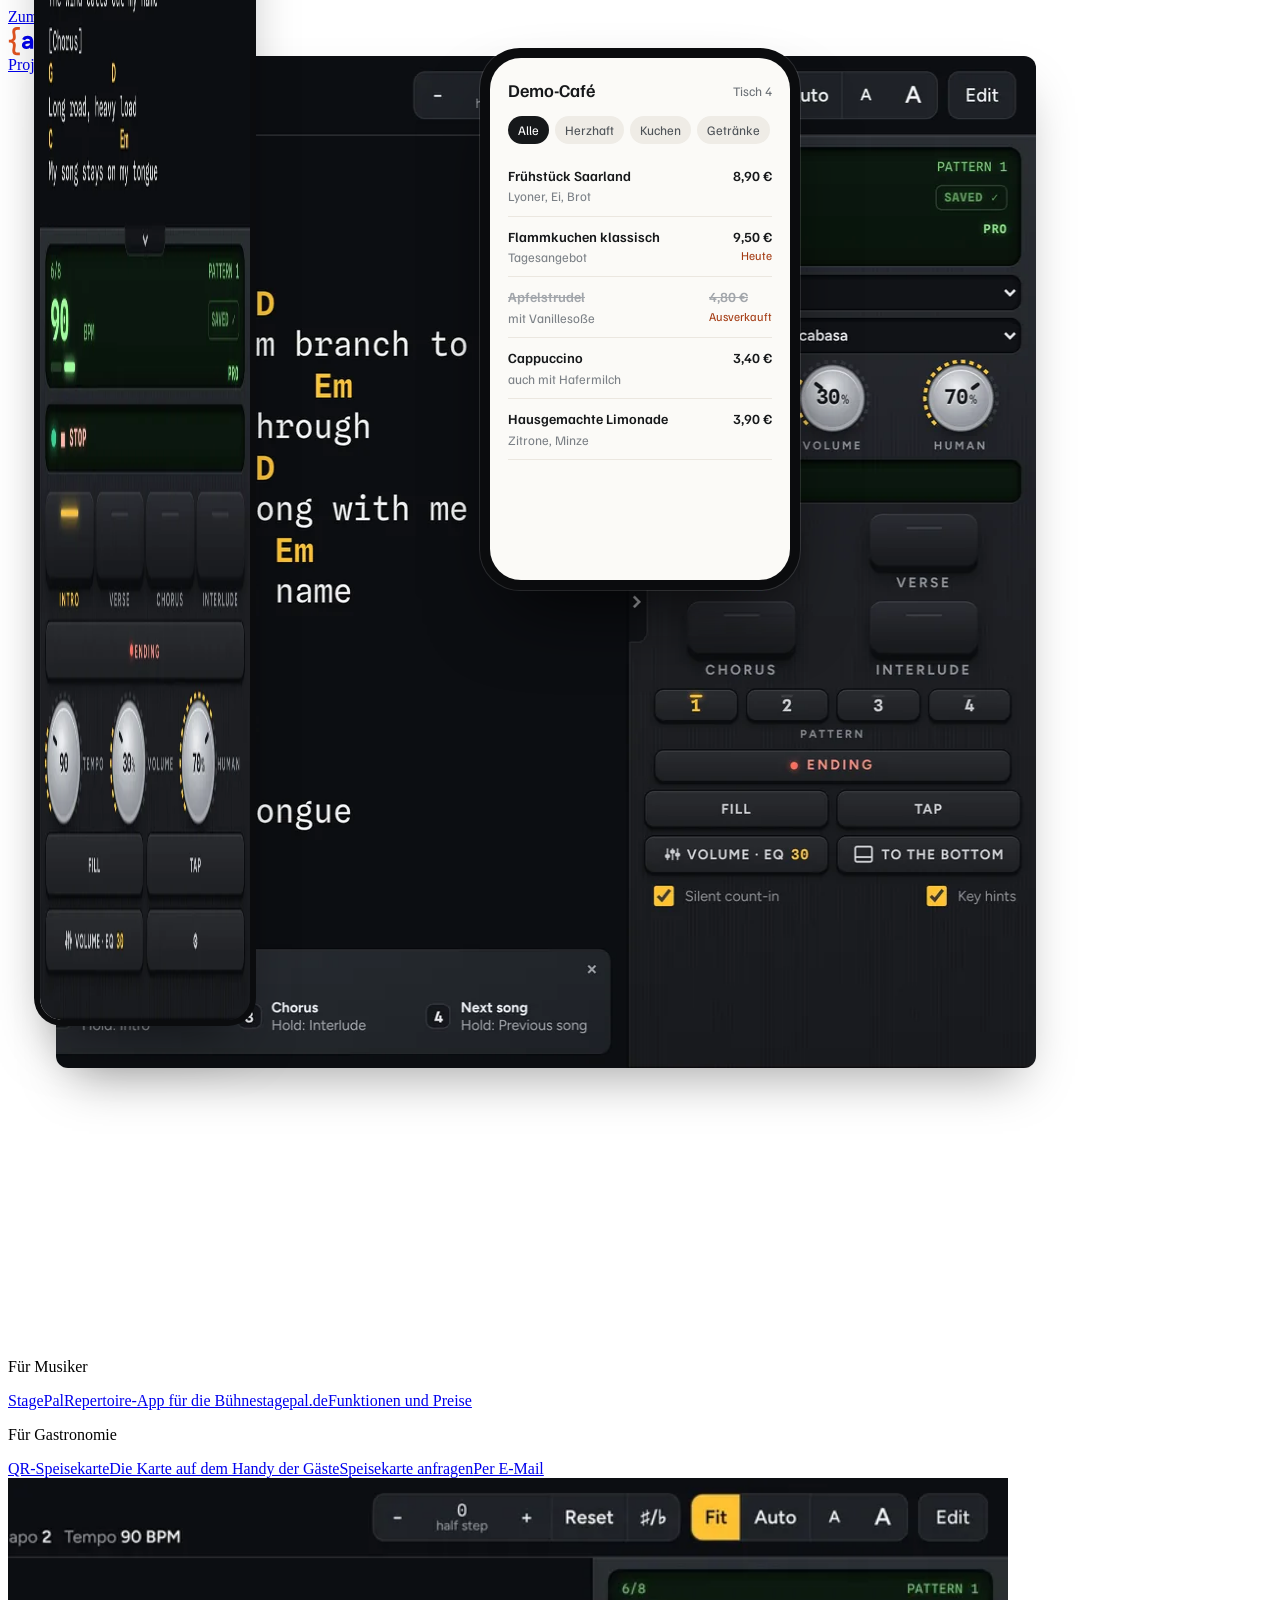
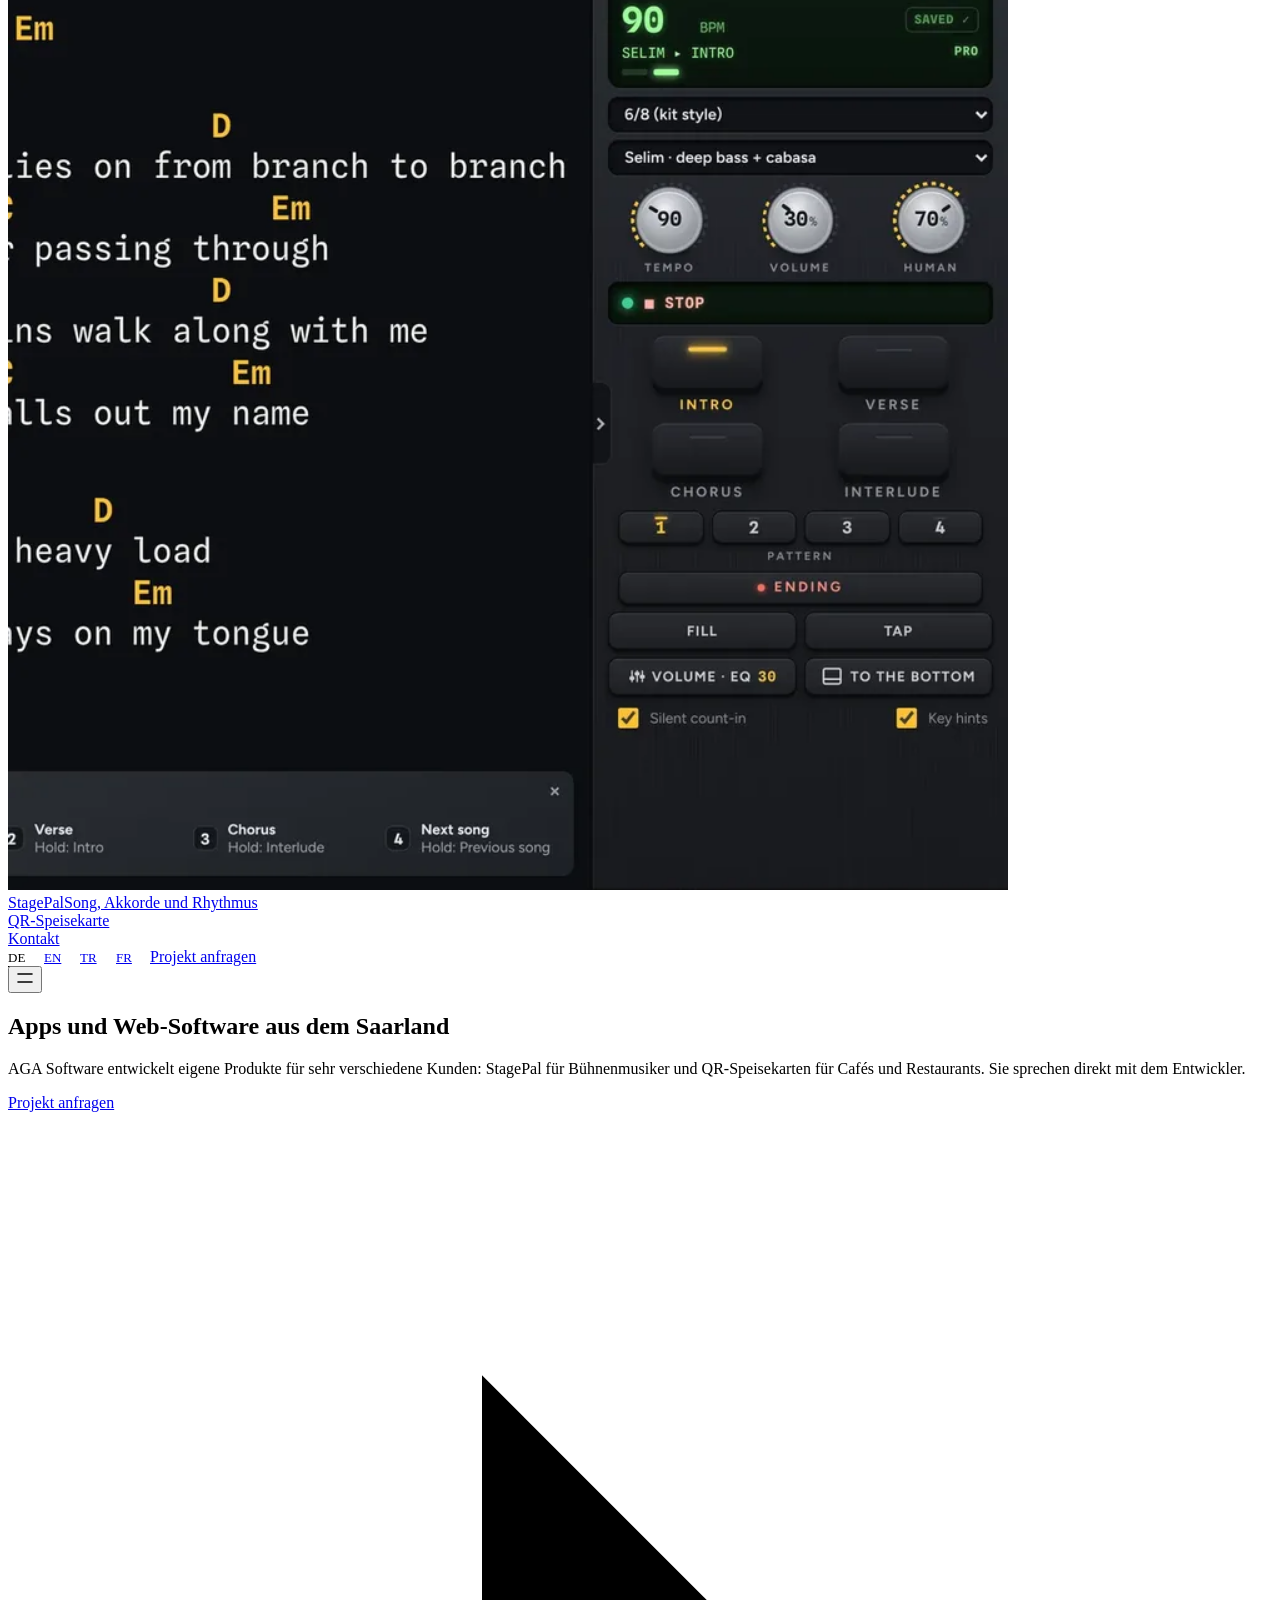
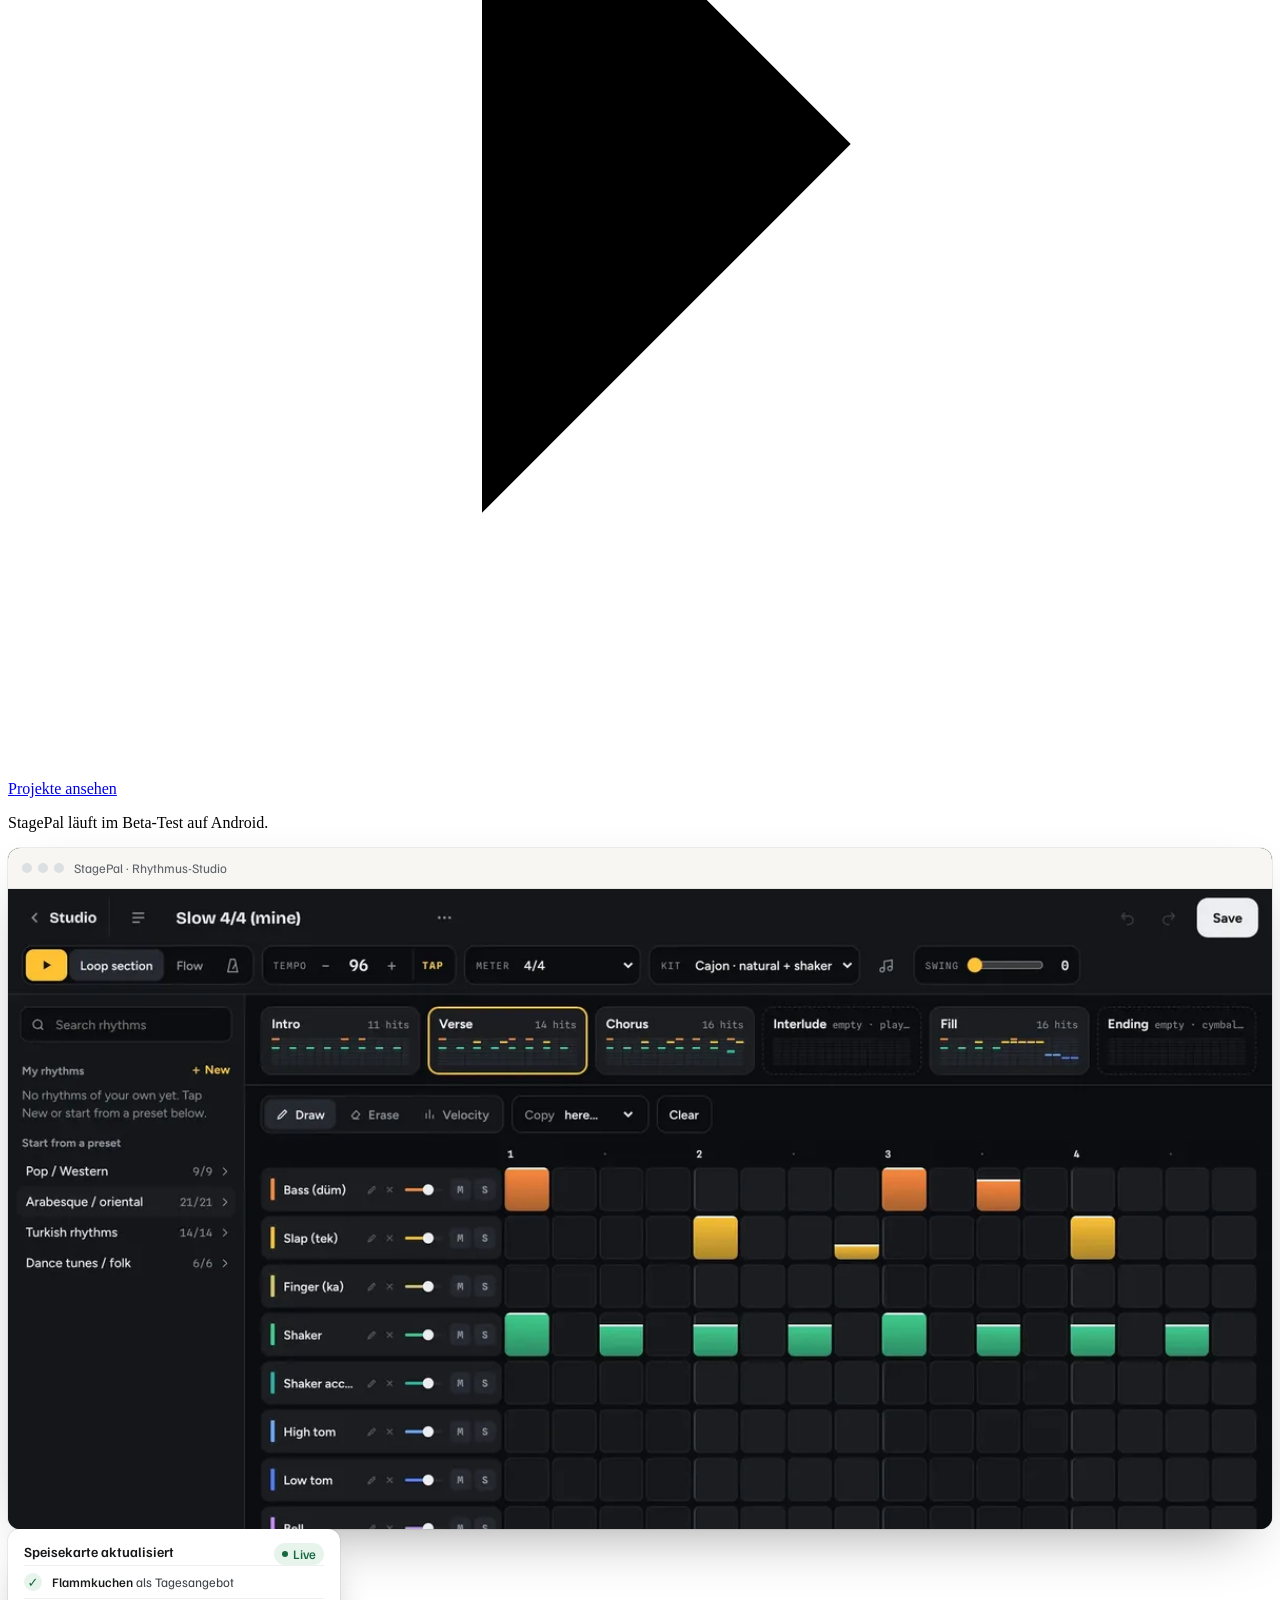
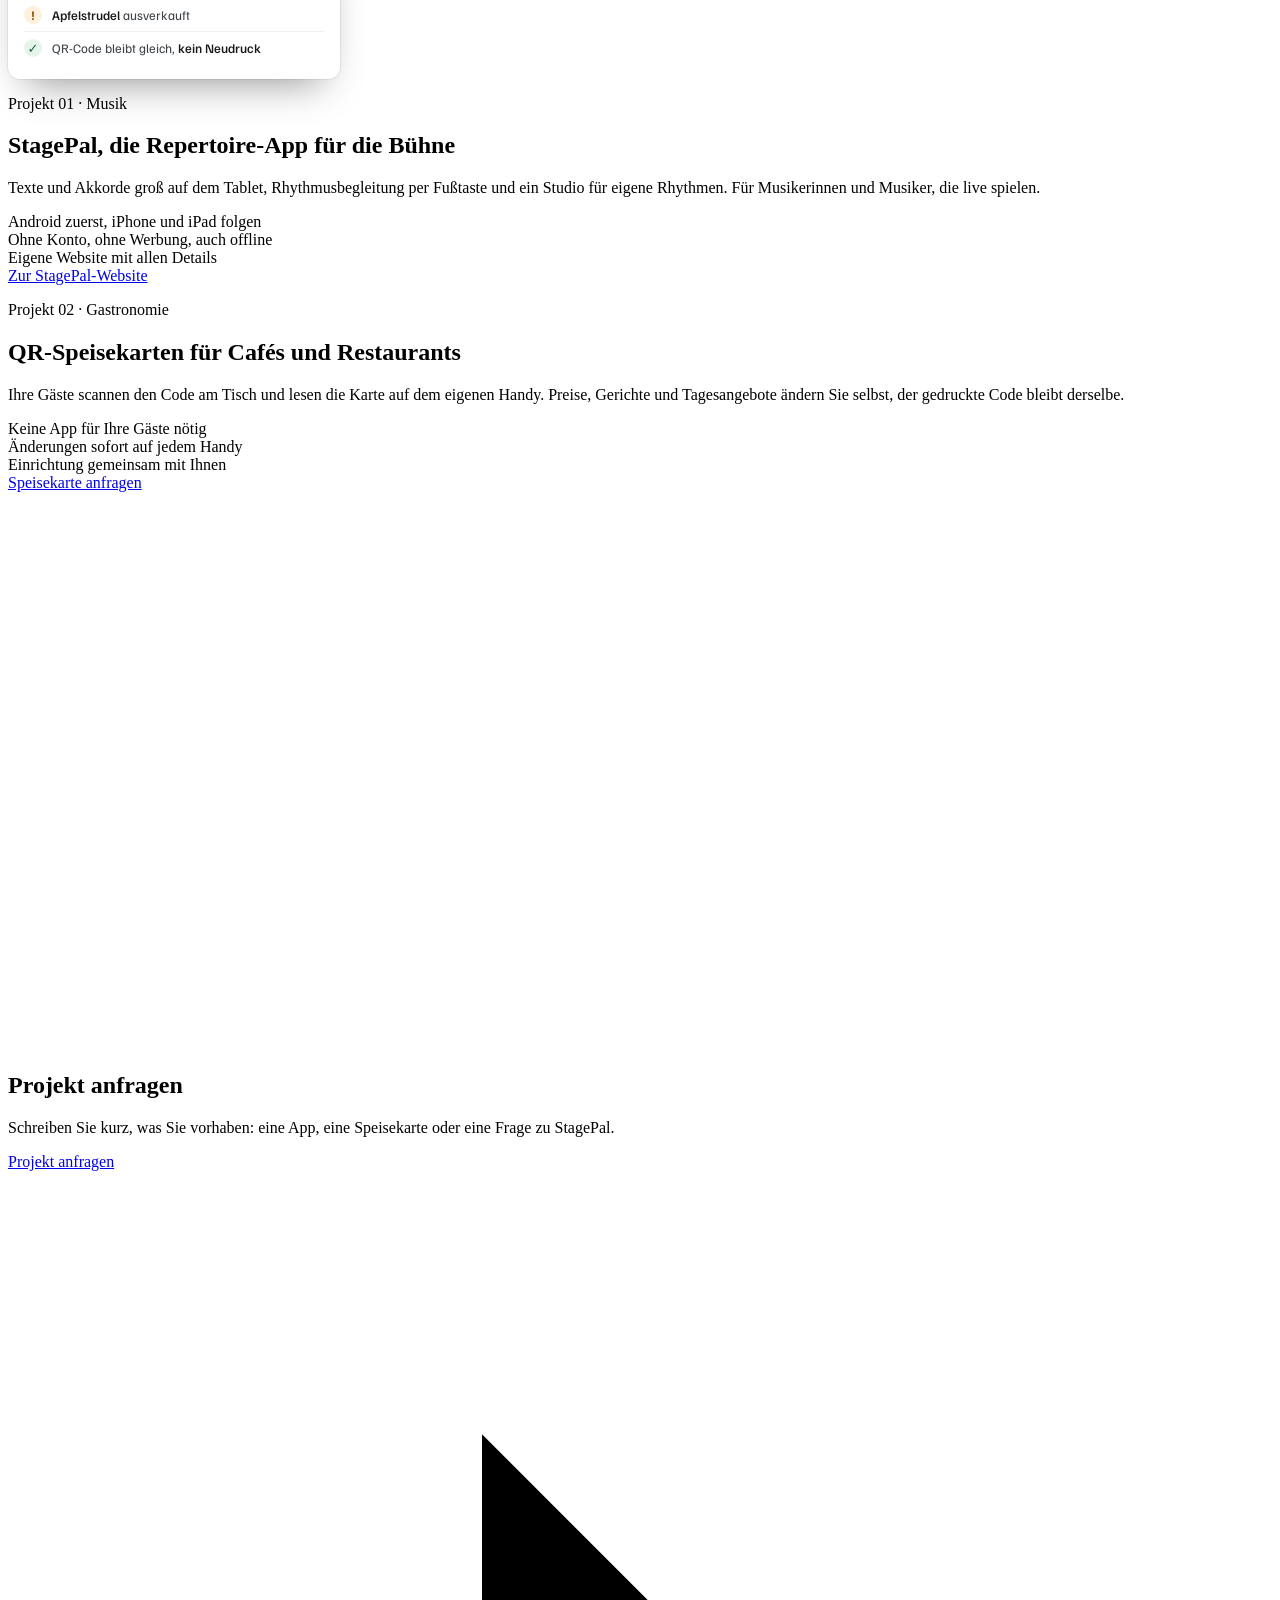
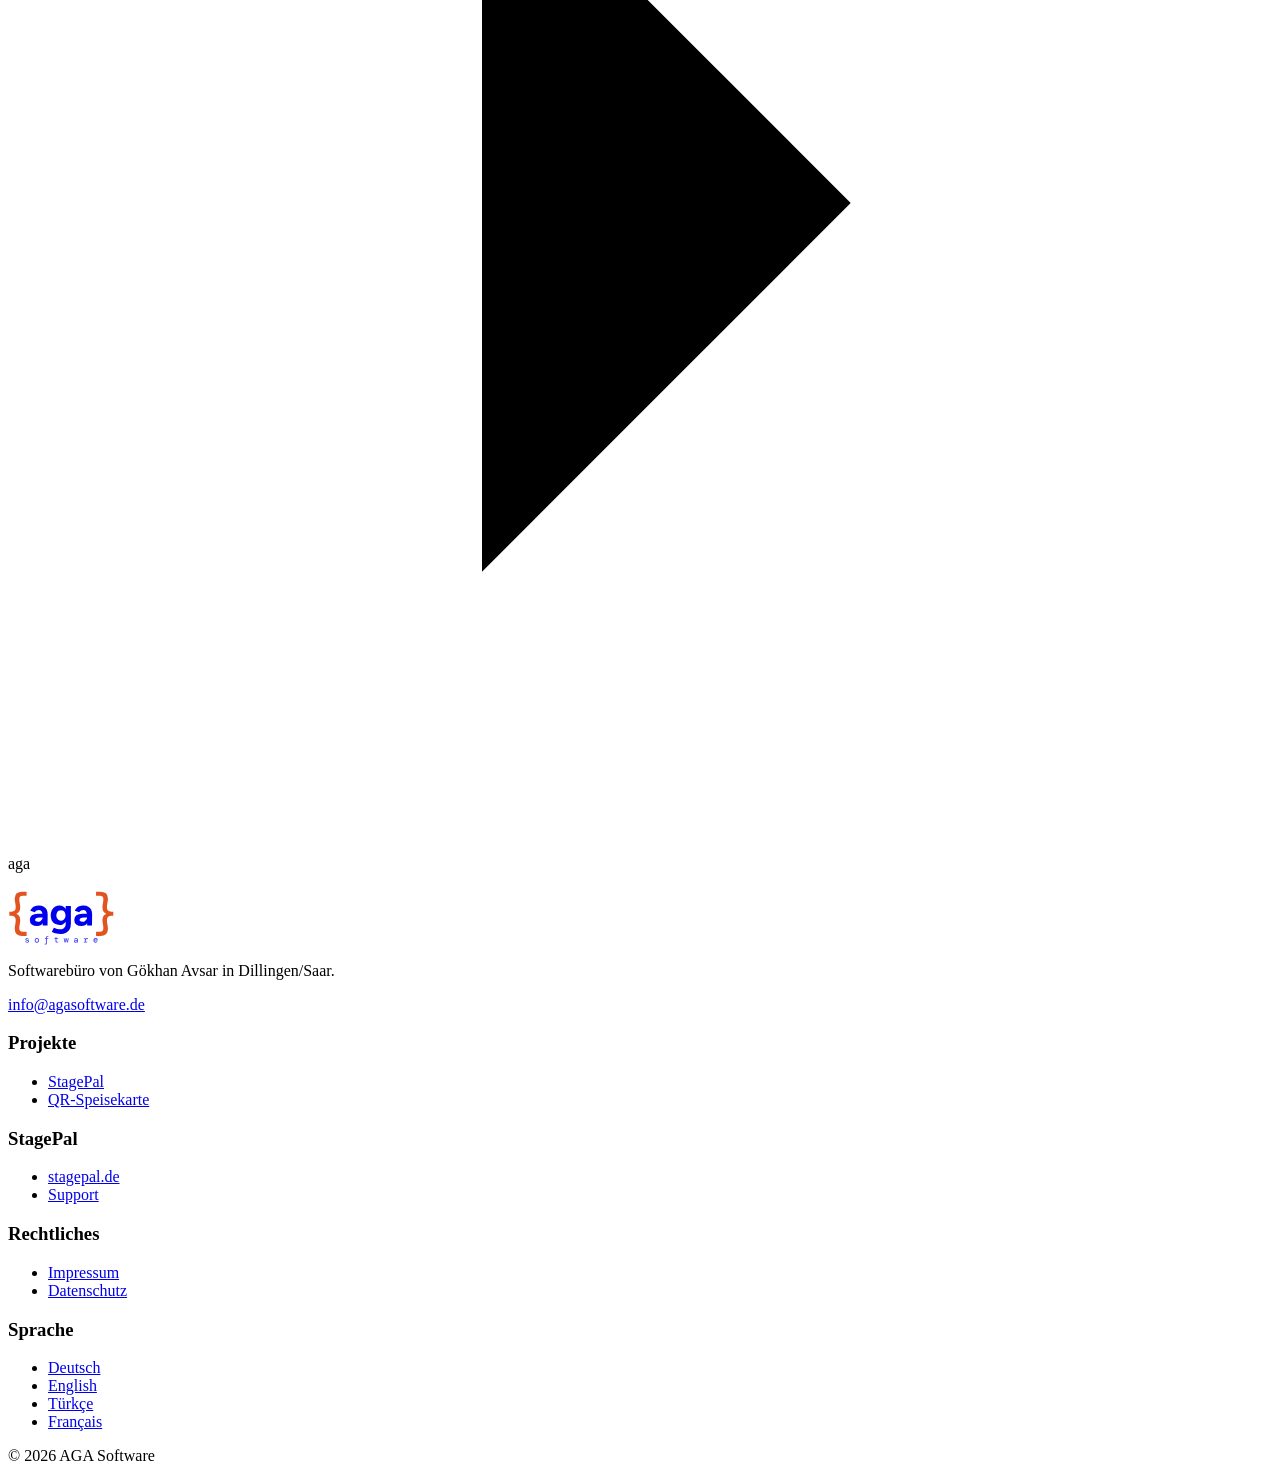
==== commit 1f98eebd: "agasoftware.de: vier Sprachen (DE/EN/TR/FR), Projekte neu gegliedert Co-Authored-By: Claude Opus 5.5" ====
--- a/index.html
+++ b/index.html
@@ -3,16 +3,16 @@
 <head>
 <meta charset="utf-8">
 <meta name="viewport" content="width=device-width, initial-scale=1, viewport-fit=cover">
-<title>AGA Software: Apps für Musiker und Gastronomie</title>
-<meta name="description" content="AGA Software aus Dillingen/Saar entwickelt StagePal, die Repertoire-App für Bühnenmusiker, und QR-Speisekarten für Cafés und Restaurants.">
+<title>AGA Software: Apps und Web-Software aus dem Saarland</title>
+<meta name="description" content="AGA Software entwickelt eigene Produkte: StagePal, die Repertoire-App für Bühnenmusiker, und QR-Speisekarten für Cafés und Restaurants.">
 <meta property="og:type" content="website">
-<meta property="og:title" content="AGA Software: Apps für Musiker und Gastronomie">
-<meta property="og:description" content="AGA Software aus Dillingen/Saar entwickelt StagePal, die Repertoire-App für Bühnenmusiker, und QR-Speisekarten für Cafés und Restaurants.">
+<meta property="og:title" content="AGA Software: Apps und Web-Software aus dem Saarland">
+<meta property="og:description" content="AGA Software entwickelt eigene Produkte: StagePal, die Repertoire-App für Bühnenmusiker, und QR-Speisekarten für Cafés und Restaurants.">
 <meta property="og:image" content="https://agasoftware.de/share.jpg">
 <meta name="twitter:card" content="summary_large_image">
 <link rel="icon" href="/favicon.svg" type="image/svg+xml">
 <meta name="theme-color" content="#f5f3ef">
-<link rel="canonical" href="https://agasoftware.de/">
+<link rel="canonical" href="https://agasoftware.de/"><link rel="alternate" hreflang="de" href="https://agasoftware.de/"><link rel="alternate" hreflang="en" href="https://agasoftware.de/en/"><link rel="alternate" hreflang="tr" href="https://agasoftware.de/tr/"><link rel="alternate" hreflang="fr" href="https://agasoftware.de/fr/"><link rel="alternate" hreflang="x-default" href="https://agasoftware.de/">
 <meta name="site-kind" content="software">
 <meta name="page-type" content="software">
 <link rel="preload" href="/fonts/familjen-grotesk-latin-wght-normal.woff2" as="font" type="font/woff2" crossorigin>
@@ -130,20 +130,47 @@
 .legal__body p, .legal__body li { line-height: 1.7; } .legal__body p { margin: 0 0 var(--s-4); }
 .legal__body a { color: var(--ink); text-decoration: underline; text-underline-offset: 3px; }
 @media (max-width: 400px) { .nav .nav__actions { display: none !important; } .nav .nav__toggle { margin-left: auto !important; } }
+
+/* hero window: StagePal's rhythm studio, the app's own screen */
+.d-win__shot { display: block; width: 100%; height: 640px; object-fit: cover; object-position: 0 0; }
+.hero__art .d-win { background: #101114; }
+.hero__art .d-win .d-win__bar { background: #f7f6f3; }
+/* the StagePal split: the tablet screen cut by the frame, the phone over its lower left */
+.aga-phone { position: absolute; left: 40px; bottom: -120px; width: 210px; border-radius: 22px; box-shadow: 0 0 0 6px #0b0c0e, 0 30px 60px -20px rgb(0 0 0 / .55); }
+@media (max-width: 1023px) { .aga-phone { width: 170px; left: 24px; bottom: -140px; } }
+@media (max-width: 639px) { .aga-phone { width: 130px; left: 16px; bottom: -110px; } }
+.nav__langs { display: inline-flex; gap: 2px; margin-right: var(--s-2); }
+.nav__lang { min-width: 34px; justify-content: center; font-size: 13px; }
+.nav__lang[aria-current] { color: var(--ink); text-decoration: underline; text-underline-offset: 4px; }
+@media (max-width: 639px) { .nav__langs { display: none; } }
+/* the hero art: the recipe's lit ground, the note card at the frame's lower left (hero-collage recipe) */
+.hero__art { background:
+    radial-gradient(70% 60% at 18% 12%, color-mix(in oklab, var(--ground-surface) 80%, white), transparent 70%),
+    radial-gradient(60% 50% at 90% 100%, color-mix(in oklab, var(--ground-bg) 80%, var(--ground-accent)), transparent 70%),
+    var(--ground-bg); }
+.hero__art > .ly-piece--note { left: var(--s-6); bottom: var(--s-6); width: 300px; z-index: 2; box-shadow: 0 0 0 1px rgb(0 0 0 / .06), 0 20px 40px -18px rgb(0 0 0 / .45); }
+.d-note__line { display: flex; align-items: center; gap: 10px; padding: 7px 0; font-size: 13px; color: #3d4247; border-top: 1px solid rgb(0 0 0 / .06); }
+.d-note__line:first-of-type { border-top: 0; }
+.d-note__line i { width: 18px; height: 18px; border-radius: 50%; flex: none; display: grid; place-items: center; background: #e7f4ec; color: #17673f; font-style: normal; font-size: 13px; font-weight: 700; }
+.d-note__line i.warn { background: #fdf0dc; color: #8a5300; }
+.d-note__line b { font-weight: 500; color: #16181a; }
+.hero__proof { font-size: var(--t-small); color: var(--muted); }
+@media (max-width: 1023px) { .hero__art > .ly-piece--note { left: var(--s-4); bottom: var(--s-4); width: 270px; } }
 </style>
 </head><body>
 <!-- type: software · deal: hero collage, nav nav-mega, close close-word, footer footer-columns, rhythm dark-band, buttons pill, mark: the client's own logo; ground sky; palette: the client's own (brand); type familjen; effect none; moment iris-opens (#qr-menue) -->
+<!-- client slot: #qr-menue shows a drawn guest view until the client's own QR menu screens arrive -->
 <header class="nav">
   <div class="wrap nav__bar">
     <a class="skip-link" href="#top">Zum Inhalt</a>
     <a class="nav__logo" href="/#top" aria-label="AGA Software"><svg class="aga-mark" viewBox="56 4 408 180" width="68" height="30" aria-hidden="true"><path d="M109.78499999999997 179.45Q97.03499999999997 179.45 89.38499999999996 172.82Q81.73499999999997 166.19 81.73499999999997 152.93Q81.73499999999997 146.47 82.66999999999996 141.37Q83.60499999999996 136.27 84.53999999999996 130.83Q85.47499999999997 125.39 85.47499999999997 118.25Q85.47499999999997 111.62 81.64999999999996 107.2Q77.82499999999996 102.78 68.81499999999997 102.78H61.164999999999964V86.8H68.81499999999997Q77.82499999999996 86.8 81.64999999999996 82.38Q85.47499999999997 77.96 85.47499999999997 71.33Q85.47499999999997 64.02 84.53999999999996 58.66499999999999Q83.60499999999996 53.30999999999999 82.66999999999996 48.12499999999999Q81.73499999999997 42.94 81.73499999999997 36.47999999999999Q81.73499999999997 23.389999999999986 89.38499999999996 16.75999999999999Q97.03499999999997 10.129999999999995 109.78499999999997 10.129999999999995H127.12499999999997V25.939999999999998H112.50499999999997Q105.87499999999997 25.939999999999998 102.55999999999997 28.999999999999993Q99.24499999999998 32.05999999999999 99.24499999999998 39.02999999999999Q99.24499999999998 44.639999999999986 100.09499999999997 49.39999999999999Q100.94499999999996 54.16 101.79499999999996 59.26Q102.64499999999997 64.36 102.64499999999997 71.16Q102.64499999999997 80.17 98.81999999999996 86.205Q94.99499999999998 92.24 88.53499999999997 94.28V95.3Q94.99499999999998 97.34 98.81999999999996 103.375Q102.64499999999997 109.41 102.64499999999997 118.42Q102.64499999999997 125.22 101.79499999999996 130.32Q100.94499999999996 135.42 100.09499999999997 140.095Q99.24499999999998 144.77 99.24499999999998 150.55Q99.24499999999998 157.35 102.55999999999997 160.495Q105.87499999999997 163.64 112.50499999999997 163.64H127.12499999999997V179.45ZM392.87499999999994 179.45V163.64H407.4949999999999Q414.12499999999994 163.64 417.43999999999994 160.495Q420.75499999999994 157.35 420.75499999999994 150.55Q420.75499999999994 144.77 419.905 140.095Q419.05499999999995 135.42 418.2049999999999 130.32Q417.3549999999999 125.22 417.3549999999999 118.42Q417.3549999999999 109.41 421.26499999999993 103.375Q425.17499999999995 97.34 431.4649999999999 95.3V94.28Q425.17499999999995 92.24 421.26499999999993 86.205Q417.3549999999999 80.17 417.3549999999999 71.16Q417.3549999999999 64.36 418.2049999999999 59.26Q419.05499999999995 54.16 419.905 49.39999999999999Q420.75499999999994 44.639999999999986 420.75499999999994 39.02999999999999Q420.75499999999994 32.05999999999999 417.43999999999994 28.999999999999993Q414.12499999999994 25.939999999999998 407.4949999999999 25.939999999999998H392.87499999999994V10.129999999999995H410.2149999999999Q422.9649999999999 10.129999999999995 430.6149999999999 16.75999999999999Q438.26499999999993 23.389999999999986 438.26499999999993 36.47999999999999Q438.26499999999993 42.94 437.3299999999999 48.12499999999999Q436.3949999999999 53.30999999999999 435.4599999999999 58.66499999999999Q434.5249999999999 64.02 434.5249999999999 71.33Q434.5249999999999 77.96 438.3499999999999 82.38Q442.17499999999995 86.8 451.18499999999995 86.8H458.8349999999999V102.78H451.18499999999995Q442.17499999999995 102.78 438.3499999999999 107.2Q434.5249999999999 111.62 434.5249999999999 118.25Q434.5249999999999 125.39 435.4599999999999 130.83Q436.3949999999999 136.27 437.3299999999999 141.37Q438.26499999999993 146.47 438.26499999999993 152.93Q438.26499999999993 166.19 430.6149999999999 172.82Q422.9649999999999 179.45 410.2149999999999 179.45Z" fill="#E2531F"/><path d="M167.82499999999996 141.8Q154.32499999999996 141.8 146.89999999999998 135.8Q139.47499999999997 129.8 139.47499999999997 118.85Q139.47499999999997 106.85 147.49999999999997 100.775Q155.52499999999998 94.7 170.07499999999996 94.7H187.77499999999998Q186.72499999999997 87.80000000000001 183.42499999999995 84.125Q180.12499999999997 80.45 173.97499999999997 80.45Q169.17499999999995 80.45 165.27499999999998 82.55000000000001Q161.37499999999997 84.65 158.67499999999995 89.0L141.27499999999998 83.0Q143.37499999999997 78.2 147.42499999999995 73.625Q151.47499999999997 69.05 157.99999999999997 66.125Q164.52499999999998 63.2 173.97499999999997 63.2Q185.37499999999997 63.2 192.95 67.55000000000001Q200.52499999999998 71.9 204.19999999999996 79.775Q207.87499999999994 87.65 207.72499999999997 98.45L207.27499999999998 140.0H188.82499999999996L188.52499999999998 131.3Q185.67499999999995 136.4 180.49999999999994 139.10000000000002Q175.32499999999996 141.8 167.82499999999996 141.8ZM171.12499999999997 125.3Q175.92499999999995 125.3 179.82499999999996 123.05Q183.72499999999997 120.8 185.97499999999997 117.19999999999999Q188.22499999999997 113.6 188.22499999999997 109.7V109.4H176.97499999999997Q167.22499999999997 109.4 163.47499999999997 111.725Q159.72499999999997 114.05 159.72499999999997 118.25Q159.72499999999997 121.55 162.72499999999997 123.425Q165.72499999999997 125.3 171.12499999999997 125.3ZM257.1649047851562 171.97999267578126Q248.6149780273437 171.97999267578126 242.06001281738276 170.74998168945314Q235.50504760742183 169.519970703125 230.97507324218745 167.61497802734374Q226.44509887695307 165.7099853515625 223.68515014648432 163.70003662109374L231.39497070312495 147.83037719726562Q233.55495605468747 148.97037353515626 236.9599670410156 150.54537353515627Q240.3649780273437 152.12037353515626 245.1949798583984 153.29037170410157Q250.02498168945309 154.4603698730469 256.35493774414056 154.4603698730469Q262.26501464843744 154.4603698730469 266.88507690429685 152.1203369140625Q271.5051391601562 149.78030395507812 274.13017578124993 144.92022705078125Q276.7552124023437 140.06015014648438 276.7552124023437 132.56002197265624V125.29998168945312Q273.00519409179685 131.180029296875 266.99016113281243 134.51005859375Q260.97512817382807 137.840087890625 253.32509155273434 137.840087890625Q242.9751098632812 137.840087890625 235.3701080322265 133.38506774902345Q227.76510620117182 128.93004760742187 223.59509887695307 120.78502197265624Q219.42509155273433 112.63999633789062 219.42509155273433 101.65998535156251Q219.42509155273433 89.87000732421876 223.59509887695307 81.27500915527344Q227.76510620117182 72.68001098632813 235.3701080322265 67.94000549316407Q242.9751098632812 63.2 253.32509155273434 63.2Q260.97512817382807 63.2 266.99016113281243 66.69501647949218Q273.00519409179685 70.19003295898438 276.7552124023437 76.70005493164064V65.0H296.5547729492187V131.84005126953124Q296.5547729492187 144.53006591796876 291.76976928710934 153.56004943847657Q286.98476562499997 162.59003295898438 278.1497894287109 167.28501281738284Q269.31481323242184 171.97999267578126 257.1649047851562 171.97999267578126ZM258.9949340820312 121.250439453125Q264.1250183105468 121.250439453125 267.92008972167963 118.62538452148436Q271.71516113281245 116.00032958984374 273.83020324707024 111.440234375Q275.9452453613281 106.88013916015626 275.9452453613281 101.03001098632814Q275.9452453613281 95.05989379882813 273.78520507812493 90.52980041503906Q271.62516479492183 85.99970703125001 267.830093383789 83.44965209960938Q264.0350219726562 80.89959716796875 258.8449340820312 80.89959716796875Q253.5648315429687 80.89959716796875 249.54475097656245 83.44965209960938Q245.5246704101562 85.99970703125001 243.27462463378902 90.52980041503906Q241.02457885742183 95.05989379882813 240.9345825195312 101.03001098632814Q241.02457885742183 106.88013916015626 243.3046264648437 111.440234375Q245.58467407226559 116.00032958984374 249.64975280761715 118.62538452148436Q253.7148315429687 121.250439453125 258.9949340820312 121.250439453125ZM337.92499999999995 141.8Q324.42499999999995 141.8 316.99999999999994 135.8Q309.57499999999993 129.8 309.57499999999993 118.85Q309.57499999999993 106.85 317.5999999999999 100.775Q325.62499999999994 94.7 340.17499999999995 94.7H357.87499999999994Q356.82499999999993 87.80000000000001 353.5249999999999 84.125Q350.2249999999999 80.45 344.07499999999993 80.45Q339.2749999999999 80.45 335.3749999999999 82.55000000000001Q331.4749999999999 84.65 328.7749999999999 89.0L311.37499999999994 83.0Q313.4749999999999 78.2 317.5249999999999 73.625Q321.57499999999993 69.05 328.0999999999999 66.125Q334.62499999999994 63.2 344.07499999999993 63.2Q355.4749999999999 63.2 363.04999999999995 67.55000000000001Q370.62499999999994 71.9 374.29999999999995 79.775Q377.9749999999999 87.65 377.82499999999993 98.45L377.37499999999994 140.0H358.92499999999995L358.62499999999994 131.3Q355.7749999999999 136.4 350.5999999999999 139.10000000000002Q345.42499999999995 141.8 337.92499999999995 141.8ZM341.2249999999999 125.3Q346.0249999999999 125.3 349.92499999999995 123.05Q353.82499999999993 120.8 356.07499999999993 117.19999999999999Q358.32499999999993 113.6 358.32499999999993 109.7V109.4H347.07499999999993Q337.32499999999993 109.4 333.57499999999993 111.725Q329.82499999999993 114.05 329.82499999999993 118.25Q329.82499999999993 121.55 332.82499999999993 123.425Q335.82499999999993 125.3 341.2249999999999 125.3Z" fill="currentColor"/></svg><span class="vh">AGA Software</span></a>
-    <nav class="nav__links" aria-label="Main"><div class="nav__item"><a class="nav__link" href="#stagepal">Produkte <svg class="chev" viewBox="0 0 12 12" aria-hidden="true"><path d="M3 4.5l3 3 3-3" fill="none" stroke="currentColor" stroke-width="1.5" stroke-linecap="round" stroke-linejoin="round"/></svg></a>
+    <nav class="nav__links" aria-label="Main"><div class="nav__item"><a class="nav__link" href="#stagepal">Projekte <svg class="chev" viewBox="0 0 12 12" aria-hidden="true"><path d="M3 4.5l3 3 3-3" fill="none" stroke="currentColor" stroke-width="1.5" stroke-linecap="round" stroke-linejoin="round"/></svg></a>
         <div class="nav__menu"><div class="wrap grid">
           <div class="menu-col span-3"><p class="t-label">Für Musiker</p><a href="#stagepal">StagePal<span>Repertoire-App für die Bühne</span></a><a href="https://stagepal.de/">stagepal.de<span>Funktionen und Preise</span></a></div>
           <div class="menu-col span-3"><p class="t-label">Für Gastronomie</p><a href="#qr-menue">QR-Speisekarte<span>Die Karte auf dem Handy der Gäste</span></a><a href="mailto:info@agasoftware.de?subject=QR-Speisekarte">Speisekarte anfragen<span>Per E-Mail</span></a></div>
-          <a class="menu-card span-3 start-10" href="#stagepal"><div class="panel"><img class="frame__img" src="/img/studio_en.webp" alt="" loading="lazy" width="1600" height="1000" srcset="/img/studio_en-480.webp 480w, /img/studio_en-800.webp 800w, /img/studio_en-1200.webp 1200w, /img/studio_en.webp 1600w" sizes="(max-width: 639px) calc(100vw - 48px), 320px"></div><span class="t-card">StagePal</span><span class="t-small muted">Song, Akkorde und Rhythmus</span></a>
+          <a class="menu-card span-3 start-10" href="#stagepal"><div class="panel"><img class="frame__img" src="/img/herostage_en.webp" alt="" loading="lazy" width="1000" height="1012" srcset="/img/herostage_en-480.webp 480w, /img/herostage_en-800.webp 800w, /img/herostage_en.webp 1000w" sizes="(max-width: 639px) calc(100vw - 48px), 50vw"></div><span class="t-card">StagePal</span><span class="t-small muted">Song, Akkorde und Rhythmus</span></a>
         </div></div></div><div class="nav__item"><a class="nav__link" href="#qr-menue">QR-Speisekarte</a></div><div class="nav__item"><a class="nav__link" href="#contact">Kontakt</a></div></nav>
-    <div class="nav__actions"><a class="btn btn--primary" href="mailto:info@agasoftware.de?subject=Projekt-Anfrage">Projekt anfragen</a></div>
+    <div class="nav__actions"><span class="nav__langs"><a class="nav__link nav__lang" href="/" hreflang="de" lang="de" aria-current="true">DE</a><a class="nav__link nav__lang" href="/en/" hreflang="en" lang="en">EN</a><a class="nav__link nav__lang" href="/tr/" hreflang="tr" lang="tr">TR</a><a class="nav__link nav__lang" href="/fr/" hreflang="fr" lang="fr">FR</a></span><a class="btn btn--primary" href="mailto:info@agasoftware.de?subject=Projekt-Anfrage">Projekt anfragen</a></div>
     <button class="nav__toggle" type="button" aria-expanded="false" aria-label="Menu"><svg width="18" height="18" viewBox="0 0 18 18" aria-hidden="true"><path d="M2 5h14M2 13h14" stroke="currentColor" stroke-width="1.6" stroke-linecap="round"/></svg></button>
   </div>
 </header>
@@ -151,25 +178,18 @@
   <section class="hero hero--collage" data-enter aria-labelledby="hero-h">
     <div class="wrap"><div class="hero-text grid hero__grid">
       <div class="hero__text span-5">
-        <h1 id="hero-h">Apps für Musiker und Gastronomie</h1>
-        <p class="hero__lead">AGA Software entwickelt StagePal, die Repertoire-App für Bühnenmusiker, und QR-Speisekarten für Cafés und Restaurants. Aus Dillingen/Saar, mit direktem Draht zum Entwickler.</p>
-        <div class="btn-row"><a class="btn btn--primary" href="mailto:info@agasoftware.de?subject=Projekt-Anfrage">Projekt anfragen<svg class="m-arrow" viewBox="0 0 12 12" aria-hidden="true"><path class="m-arrow__stem" d="M1 6h8"/><path class="m-arrow__head" d="M4.5 2.5 8 6l-3.5 3.5"/></svg></a><a class="btn btn--secondary" href="#stagepal">Produkte ansehen</a></div>
+        <h1 id="hero-h">Apps und Web-Software aus dem Saarland</h1>
+        <p class="hero__lead">AGA Software entwickelt eigene Produkte für sehr verschiedene Kunden: StagePal für Bühnenmusiker und QR-Speisekarten für Cafés und Restaurants. Sie sprechen direkt mit dem Entwickler.</p>
+        <div class="btn-row"><a class="btn btn--primary" href="mailto:info@agasoftware.de?subject=Projekt-Anfrage">Projekt anfragen<svg class="m-arrow" viewBox="0 0 12 12" aria-hidden="true"><path class="m-arrow__stem" d="M1 6h8"/><path class="m-arrow__head" d="M4.5 2.5 8 6l-3.5 3.5"/></svg></a><a class="btn btn--secondary" href="#stagepal">Projekte ansehen</a></div>
         <p class="hero__proof">StagePal läuft im Beta-Test auf Android.</p>
       </div>
-      <div class="hero__art span-6 start-7" role="img" aria-label="Der Editor einer QR-Speisekarte mit Gerichten und Preisen, daneben die Meldung, dass die Karte aktualisiert ist">
+      <div class="hero__art span-6 start-7" role="img" aria-label="Das Rhythmus-Studio von StagePal, daneben die Meldung, dass eine QR-Speisekarte aktualisiert ist">
         <div class="ly-piece ly-piece--main d-win" aria-hidden="true">
-          <div class="d-win__bar"><span class="d-win__dots"><i></i><i></i><i></i></span><span>QR-Speisekarte · Demo-Café</span></div>
-          <div class="d-win__body">
-            <div class="d-side"><span class="is-on"><i></i>Speisekarte</span><span><i></i>Kategorien</span><span><i></i>Tagesangebot</span><span><i></i>QR-Codes</span><span><i></i>Öffnungszeiten</span><span class="d-side__label">Sprache</span><span><i></i>Deutsch</span><span><i></i>Français</span></div>
-            <div class="d-main">
-              <div class="d-main__head"><h4>Speisekarte</h4><span class="d-btn">Gericht hinzufügen</span></div>
-              <div class="d-tabs"><span class="is-on">Alle 38</span><span>Herzhaft 12</span><span>Kuchen 9</span><span>Getränke 17</span></div>
-              <div class="d-rows"><div class="d-row"><span class="d-thumb" style="background:#efe6d8">K</span><div><b>Cappuccino</b><small>Heiße Getränke</small></div><span class="num">3,40 €</span><span class="d-chip">Sichtbar</span></div><div class="d-row"><span class="d-thumb" style="background:#f3dcc9">F</span><div><b>Flammkuchen klassisch</b><small>Herzhaft · Tagesangebot</small></div><span class="num">9,50 €</span><span class="d-chip d-chip--new">Neu</span></div><div class="d-row"><span class="d-thumb" style="background:#e8e0cc">D</span><div><b>Dibbelabbes mit Apfelmus</b><small>Herzhaft</small></div><span class="num">10,90 €</span><span class="d-chip">Sichtbar</span></div><div class="d-row"><span class="d-thumb" style="background:#f1d9d4">A</span><div><b>Apfelstrudel</b><small>Kuchen</small></div><span class="num">4,80 €</span><span class="d-chip d-chip--out">Ausverkauft</span></div><div class="d-row"><span class="d-thumb" style="background:#e3ecd9">L</span><div><b>Hausgemachte Limonade</b><small>Kalte Getränke</small></div><span class="num">3,90 €</span><span class="d-chip">Sichtbar</span></div><div class="d-row"><span class="d-thumb" style="background:#f0e1cc">W</span><div><b>Waffel mit Kirschen</b><small>Kuchen</small></div><span class="num">5,20 €</span><span class="d-chip">Sichtbar</span></div></div>
-            </div>
-          </div>
+          <div class="d-win__bar"><span class="d-win__dots"><i></i><i></i><i></i></span><span>StagePal · Rhythmus-Studio</span></div>
+          <img class="d-win__shot" src="/img/studio_en.webp" alt="" fetchpriority="high" width="1600" height="1000" srcset="/img/studio_en-480.webp 480w, /img/studio_en-800.webp 800w, /img/studio_en-1200.webp 1200w, /img/studio_en.webp 1600w" sizes="(max-width: 639px) 480px, 1200px">
         </div>
         <div class="ly-piece ly-piece--note d-card" aria-hidden="true" data-ly-steps="700">
-          <div class="d-card__row"><h5>Karte aktualisiert</h5><span class="d-chip" data-step data-step-at="4">Live</span></div>
+          <div class="d-card__row"><h5>Speisekarte aktualisiert</h5><span class="d-chip" data-step data-step-at="4">Live</span></div>
           <div class="d-note__line" data-step><i>✓</i><span><b>Flammkuchen</b> als Tagesangebot</span></div>
           <div class="d-note__line" data-step><i class="warn">!</i><span><b>Apfelstrudel</b> ausverkauft</span></div>
           <div class="d-note__line" data-step><i>✓</i><span>QR-Code bleibt gleich, <b>kein Neudruck</b></span></div>
@@ -181,8 +201,8 @@
   <section class="section" id="stagepal" aria-labelledby="sp-h">
     <div class="wrap">
       <div class="grid grid--top">
-        <div class="span-5 stack-6"><h2 id="sp-h">StagePal, die Repertoire-App für die Bühne</h2><p class="t-lead">Texte und Akkorde groß auf dem Tablet, Rhythmusbegleitung per Fußtaste und ein Studio für eigene Rhythmen. Ohne Konto, ohne Werbung, auch offline.</p><ul class="plain-facts"><li>Android zuerst, iPhone und iPad folgen</li><li>Sieben Tage alle Pro-Funktionen gratis</li><li>Songs bleiben auf dem eigenen Gerät</li></ul><a class="link" href="https://stagepal.de/">stagepal.de besuchen</a></div>
-        <div class="frame frame--split span-6 start-7"><div class="stage stage--fade-br"><img class="at-corner to-edge aga-shot" src="/img/herostage_en.webp" alt="StagePal mit geöffnetem Song, Akkorden über dem Text und dem Rhythmus-Pedal" loading="lazy" style="--ax:56px;--ay:56px" width="1000" height="1012" srcset="/img/herostage_en-480.webp 480w, /img/herostage_en-800.webp 800w, /img/herostage_en.webp 1000w" sizes="(max-width: 639px) 620px, 980px"></div></div>
+        <div class="span-5 stack-6"><p class="t-label muted">Projekt 01 · Musik</p><h2 id="sp-h">StagePal, die Repertoire-App für die Bühne</h2><p class="t-lead">Texte und Akkorde groß auf dem Tablet, Rhythmusbegleitung per Fußtaste und ein Studio für eigene Rhythmen. Für Musikerinnen und Musiker, die live spielen.</p><ul class="plain-facts"><li>Android zuerst, iPhone und iPad folgen</li><li>Ohne Konto, ohne Werbung, auch offline</li><li>Eigene Website mit allen Details</li></ul><a class="link" href="https://stagepal.de/">Zur StagePal-Website</a></div>
+        <div class="frame frame--split span-6 start-7" role="img" aria-label="StagePal auf dem Tablet mit Song, Akkorden und Rhythmus-Pedal, davor die App auf dem Handy"><div class="stage stage--fade-br"><img class="at-corner to-edge aga-shot" src="/img/herostage_en.webp" alt="" loading="lazy" style="--ax:56px;--ay:56px" width="1000" height="1012" srcset="/img/herostage_en-480.webp 480w, /img/herostage_en-800.webp 800w, /img/herostage_en.webp 1000w" sizes="(max-width: 639px) 620px, 980px"><img class="aga-phone" src="/img/phone_en.webp" alt="" loading="lazy" width="780" height="1688" srcset="/img/phone_en-480.webp 480w, /img/phone_en.webp 780w" sizes="210px"></div></div>
       </div>
     </div>
   </section>
@@ -190,10 +210,10 @@
   <section class="section ground-inverse" id="qr-menue" aria-labelledby="qr-h" data-moment="iris-opens" data-moment-opts='{"from": "base"}'>
     <div class="wrap">
       <div class="grid grid--top">
-        <div class="span-5 stack-6"><h2 id="qr-h">QR-Speisekarten für Cafés und Restaurants</h2><p class="t-lead">Ihre Gäste scannen den Code am Tisch und lesen die Karte auf dem eigenen Handy. Preise, Gerichte und Tagesangebote ändern Sie selbst, der gedruckte Code bleibt derselbe.</p><ul class="plain-facts"><li>Keine App für Ihre Gäste nötig</li><li>Änderungen sofort auf jedem Handy</li><li>Einrichtung gemeinsam mit Ihnen</li></ul><a class="link" href="mailto:info@agasoftware.de?subject=QR-Speisekarte">Speisekarte anfragen</a></div>
+        <div class="span-5 stack-6"><p class="t-label muted">Projekt 02 · Gastronomie</p><h2 id="qr-h">QR-Speisekarten für Cafés und Restaurants</h2><p class="t-lead">Ihre Gäste scannen den Code am Tisch und lesen die Karte auf dem eigenen Handy. Preise, Gerichte und Tagesangebote ändern Sie selbst, der gedruckte Code bleibt derselbe.</p><ul class="plain-facts"><li>Keine App für Ihre Gäste nötig</li><li>Änderungen sofort auf jedem Handy</li><li>Einrichtung gemeinsam mit Ihnen</li></ul><a class="link" href="mailto:info@agasoftware.de?subject=QR-Speisekarte">Speisekarte anfragen</a></div>
         <div class="frame frame--split qr-phonef span-6 start-7"><div class="stage stage--fade-b"><div class="qr-phone" role="img" aria-label="Die Speisekarte eines Cafés auf dem Handy eines Gastes, mit Tagesangebot und einem ausverkauften Kuchen"><div class="qr-screen" aria-hidden="true">
       <div class="qr-head"><b>Demo-Café</b><span>Tisch 4</span></div>
-      <div class="qr-tabs"><span class="is-on">Alle</span><span>Herzhaft</span><span>Kuchen</span><span>Getränke</span></div><div class="qr-item"><b>Frühstück Saarland</b><em>8,90 €</em><small>Lyoner, Ei, Brot</small></div><div class="qr-item"><b>Flammkuchen klassisch</b><em>9,50 €</em><small>Tagesangebot</small><span class=qr-tag>Heute</span></div><div class="qr-item is-out"><b>Apfelstrudel</b><em>4,80 €</em><small>mit Vanillesoße</small><span class=qr-tag>Ausverkauft</span></div><div class="qr-item"><b>Cappuccino</b><em>3,40 €</em><small>auch mit Hafermilch</small></div><div class="qr-item"><b>Hausgemachte Limonade</b><em>3,90 €</em><small>Zitrone, Minze</small></div></div></div></div></div>
+      <div class="qr-tabs"><span class=is-on>Alle</span><span>Herzhaft</span><span>Kuchen</span><span>Getränke</span></div><div class="qr-item"><b>Frühstück Saarland</b><em>8,90 €</em><small>Lyoner, Ei, Brot</small></div><div class="qr-item"><b>Flammkuchen klassisch</b><em>9,50 €</em><small>Tagesangebot</small><span class=qr-tag>Heute</span></div><div class="qr-item is-out"><b>Apfelstrudel</b><em>4,80 €</em><small>mit Vanillesoße</small><span class=qr-tag>Ausverkauft</span></div><div class="qr-item"><b>Cappuccino</b><em>3,40 €</em><small>auch mit Hafermilch</small></div><div class="qr-item"><b>Hausgemachte Limonade</b><em>3,90 €</em><small>Zitrone, Minze</small></div></div></div></div></div>
       </div>
     </div>
   </section>
@@ -214,10 +234,10 @@
           <p class="footer__lede">Softwarebüro von Gökhan Avsar in Dillingen/Saar.</p>
           <p><a class="link link--mail" href="mailto:info@agasoftware.de">info@agasoftware.de</a></p>
         </div>
-        <div class="span-2 footer__col"><h3>Produkte</h3><ul><li><a href="#stagepal">StagePal</a></li><li><a href="#qr-menue">QR-Speisekarte</a></li></ul></div>
+        <div class="span-2 footer__col"><h3>Projekte</h3><ul><li><a href="#stagepal">StagePal</a></li><li><a href="#qr-menue">QR-Speisekarte</a></li></ul></div>
         <div class="span-2 footer__col"><h3>StagePal</h3><ul><li><a href="https://stagepal.de/">stagepal.de</a></li><li><a href="mailto:support@stagepal.de">Support</a></li></ul></div>
-        <div class="span-2 footer__col"><h3>Rechtliches</h3><ul><li><a href="/impressum.html">Impressum</a></li><li><a href="/datenschutz.html">Datenschutz</a></li></ul></div>
-        <div class="span-2 footer__col"><h3>Kontakt</h3><ul><li><a href="mailto:info@agasoftware.de?subject=Projekt-Anfrage">E-Mail</a></li><li><a href="#contact">Kontakt</a></li></ul></div>
+        <div class="span-2 footer__col"><h3>Rechtliches</h3><ul><li><a href="/impressum.html" hreflang="de">Impressum</a></li><li><a href="/datenschutz.html" hreflang="de">Datenschutz</a></li></ul></div>
+        <div class="span-2 footer__col"><h3>Sprache</h3><ul><li><a href="/" hreflang="de" lang="de">Deutsch</a></li><li><a href="/en/" hreflang="en" lang="en">English</a></li><li><a href="/tr/" hreflang="tr" lang="tr">Türkçe</a></li><li><a href="/fr/" hreflang="fr" lang="fr">Français</a></li></ul></div>
       </div>
       <div class="footer__legal"><span>&copy; 2026 AGA Software</span><div class="socials"></div></div>
     </div>
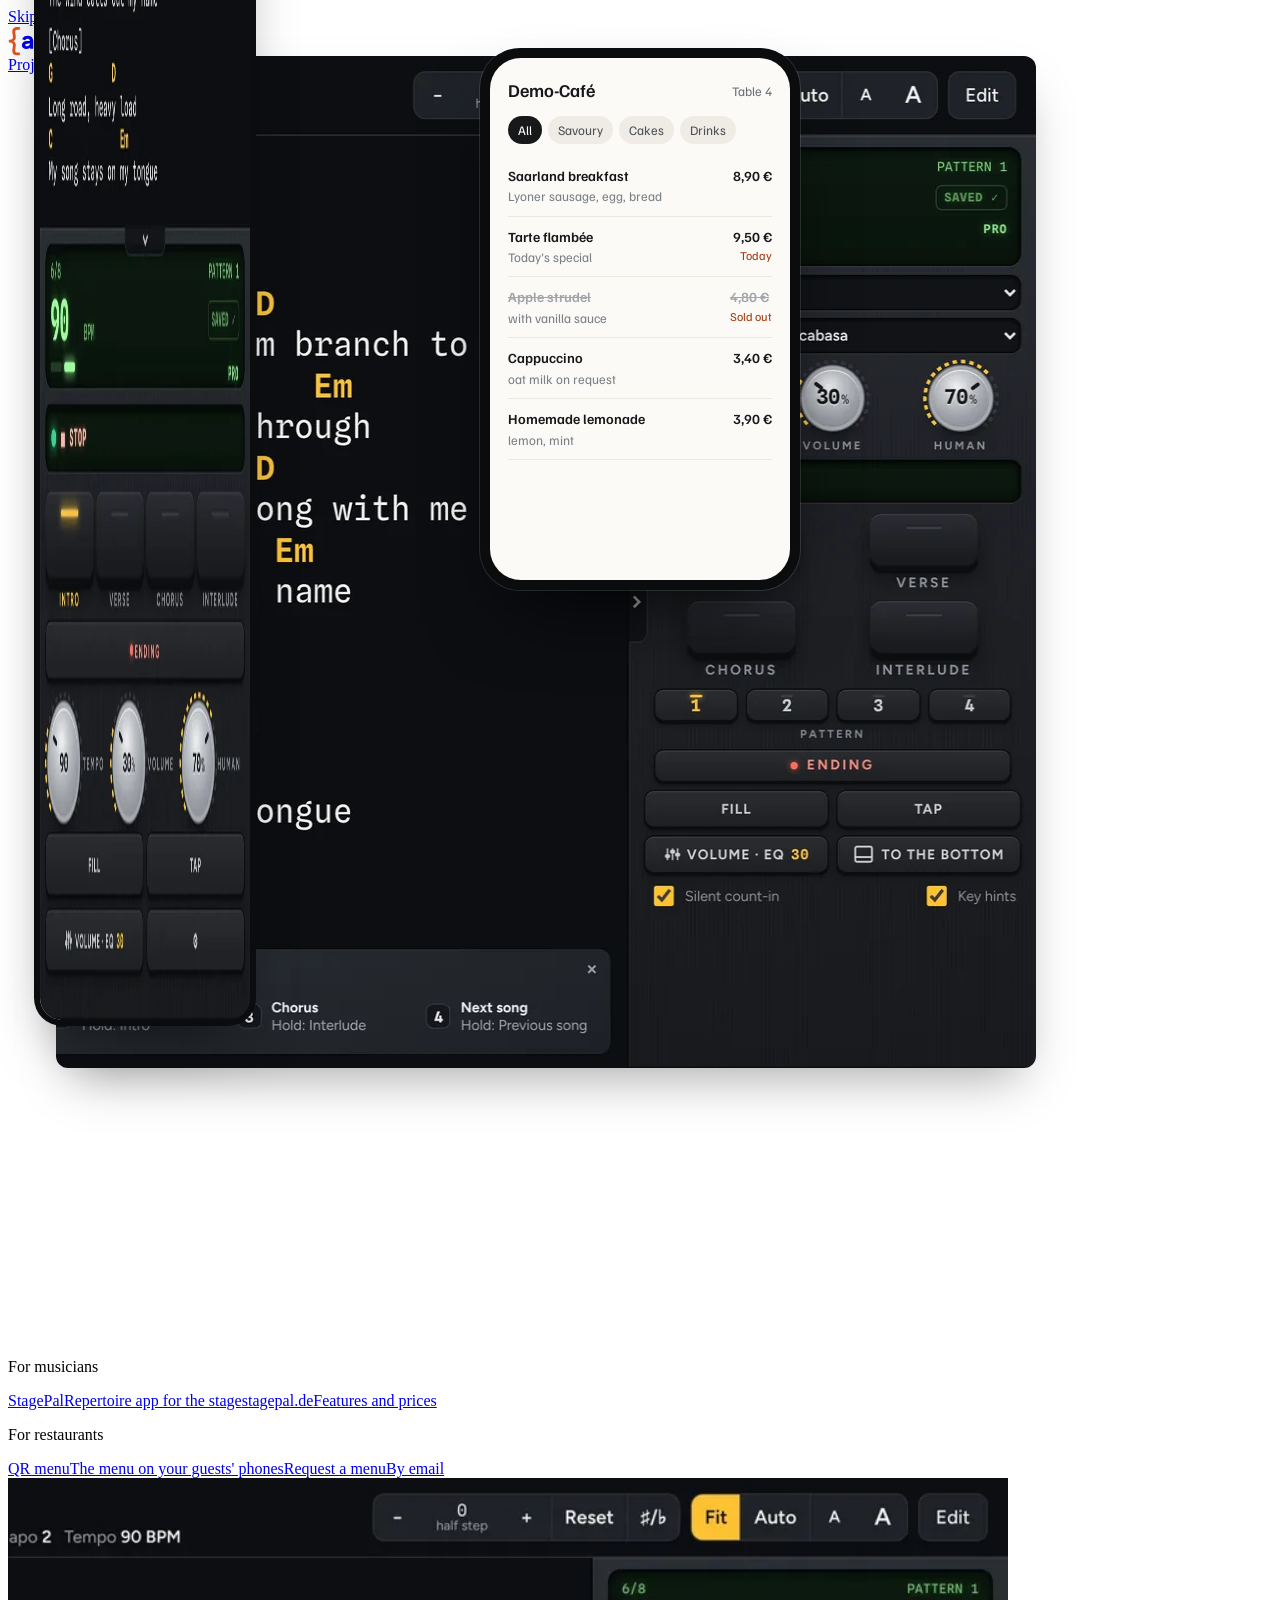
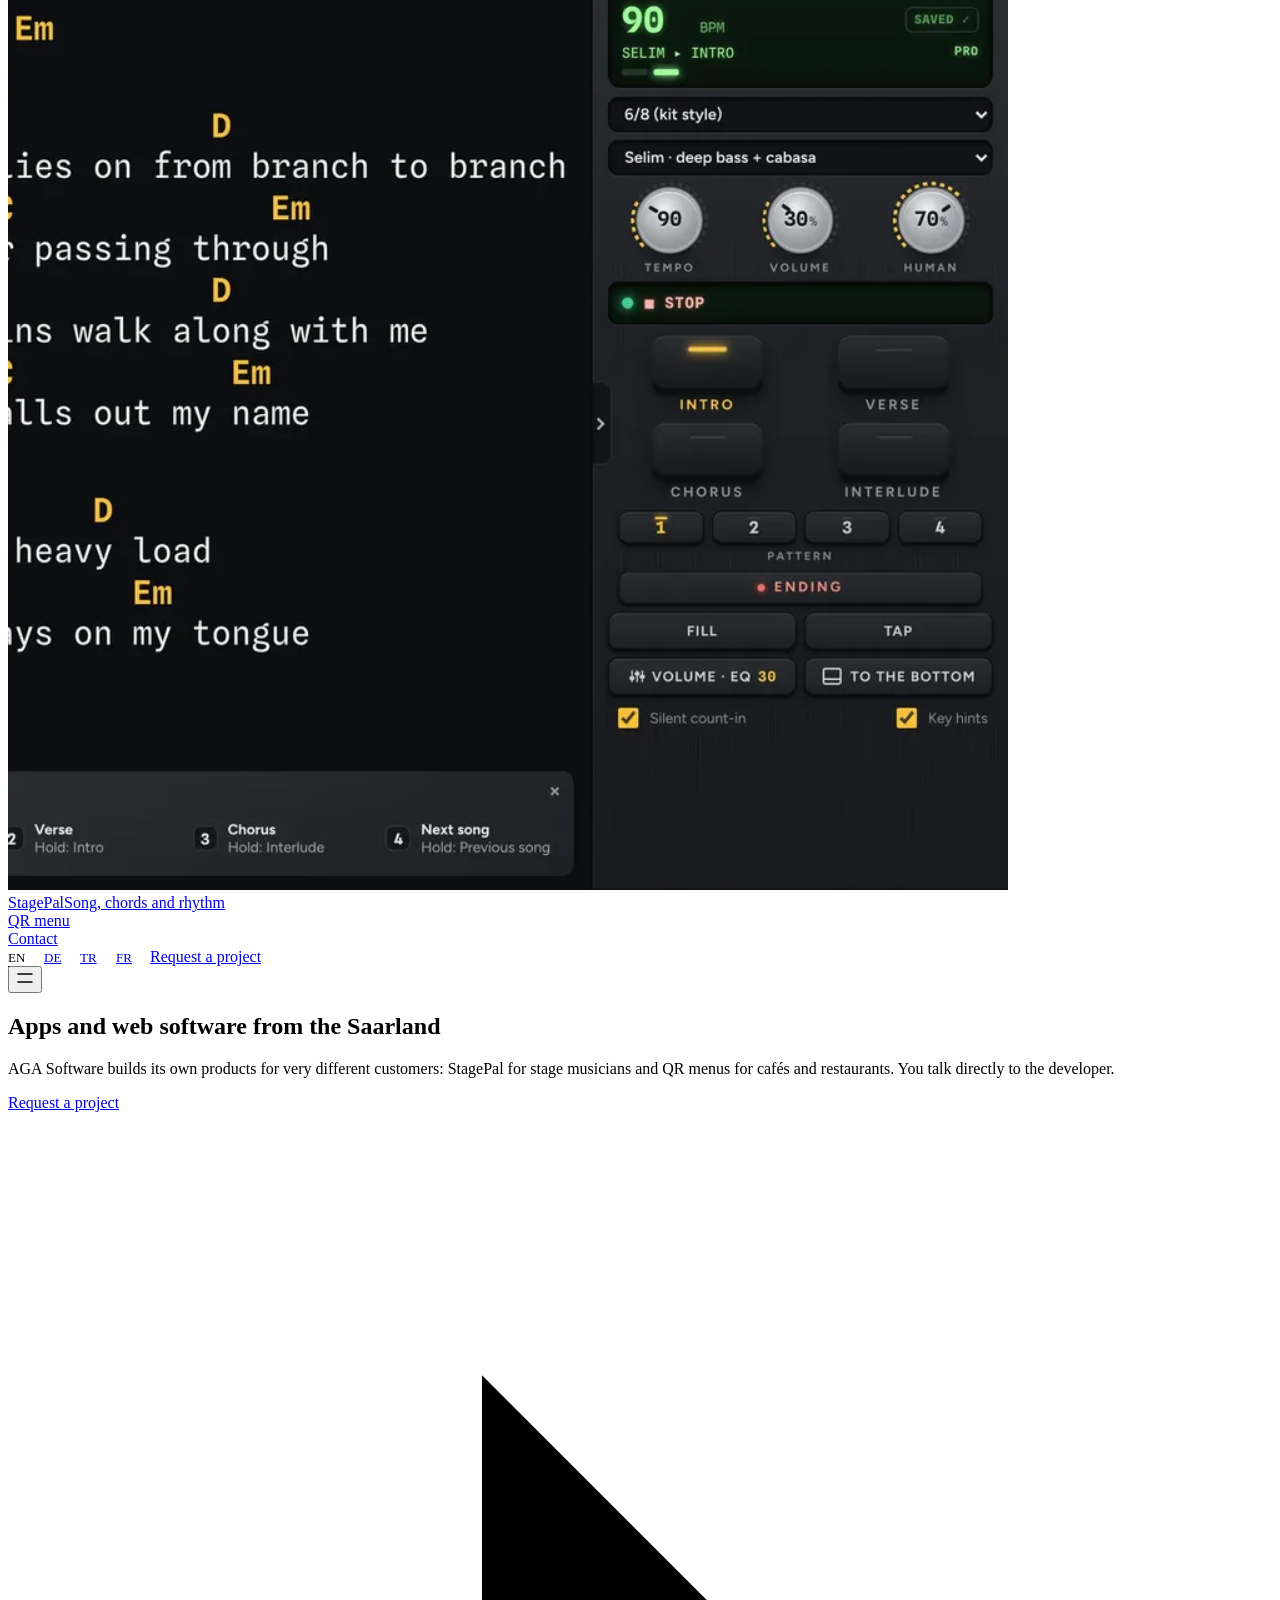
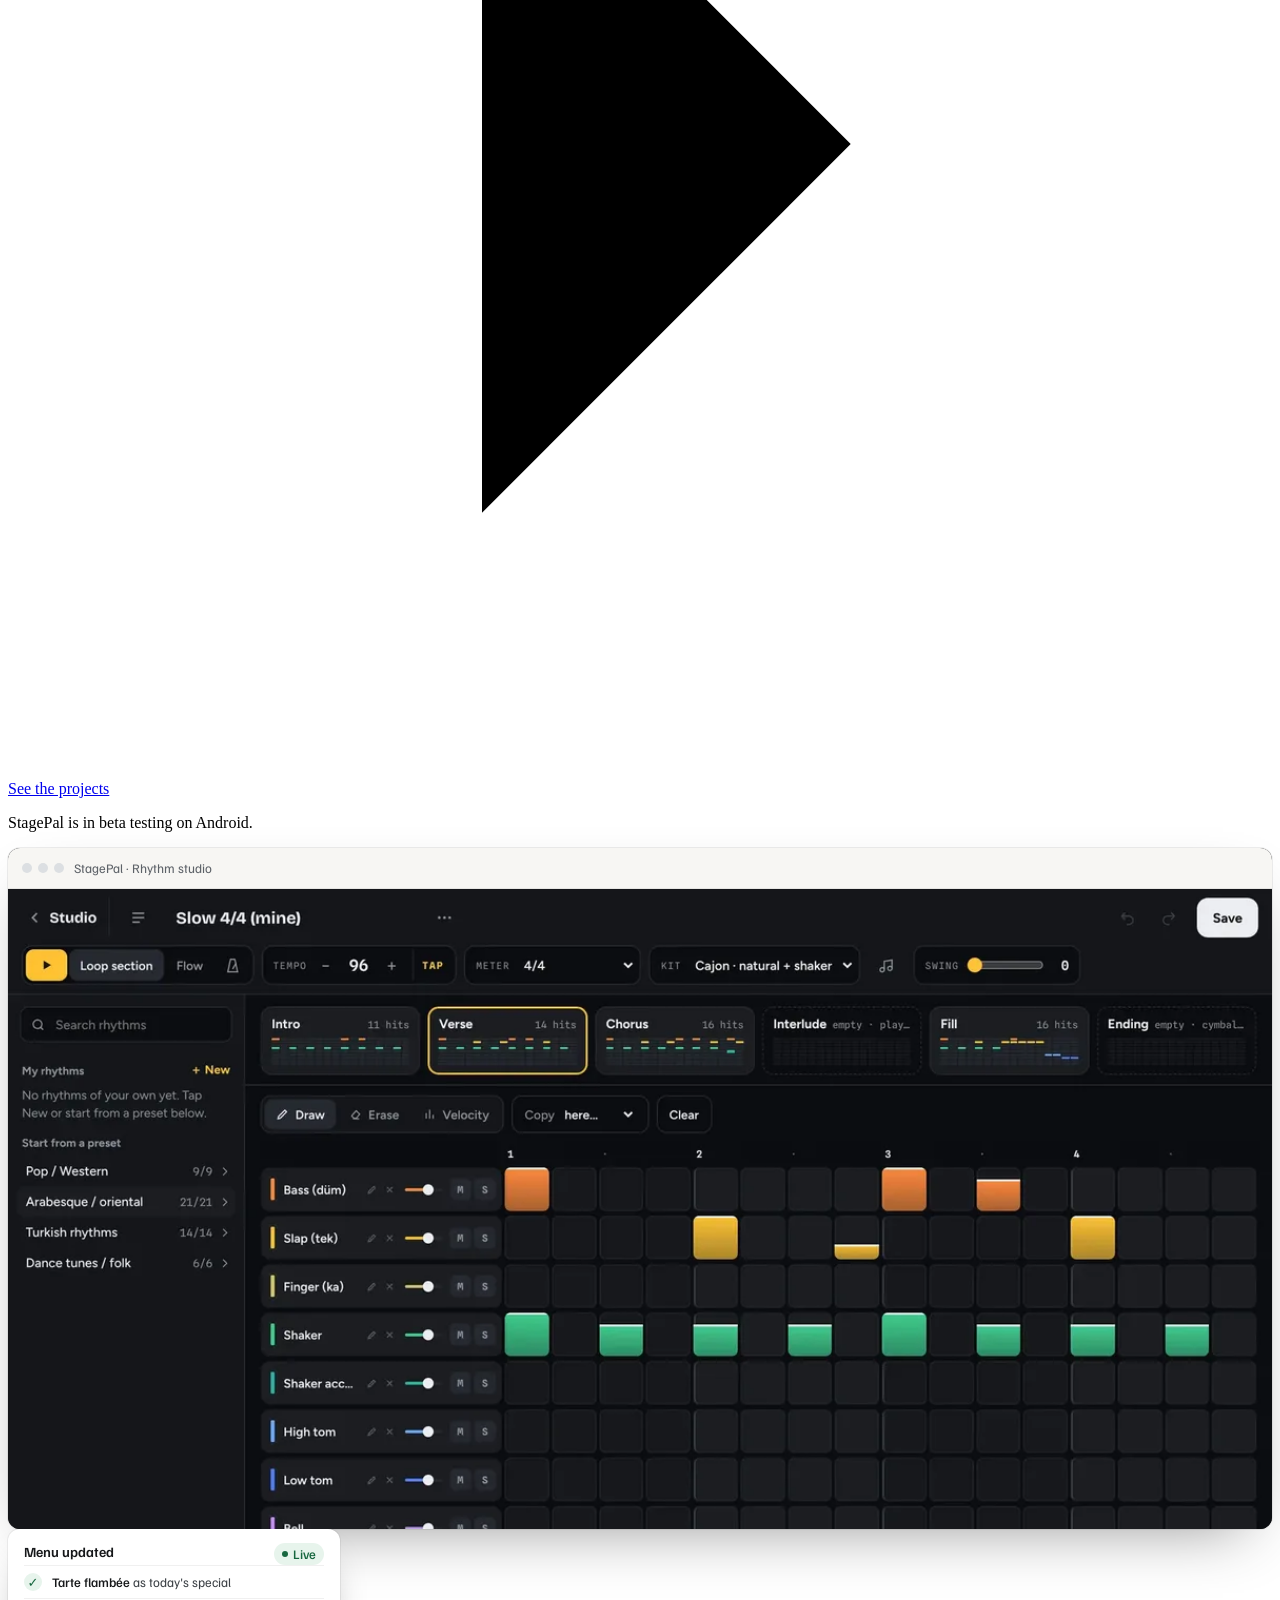
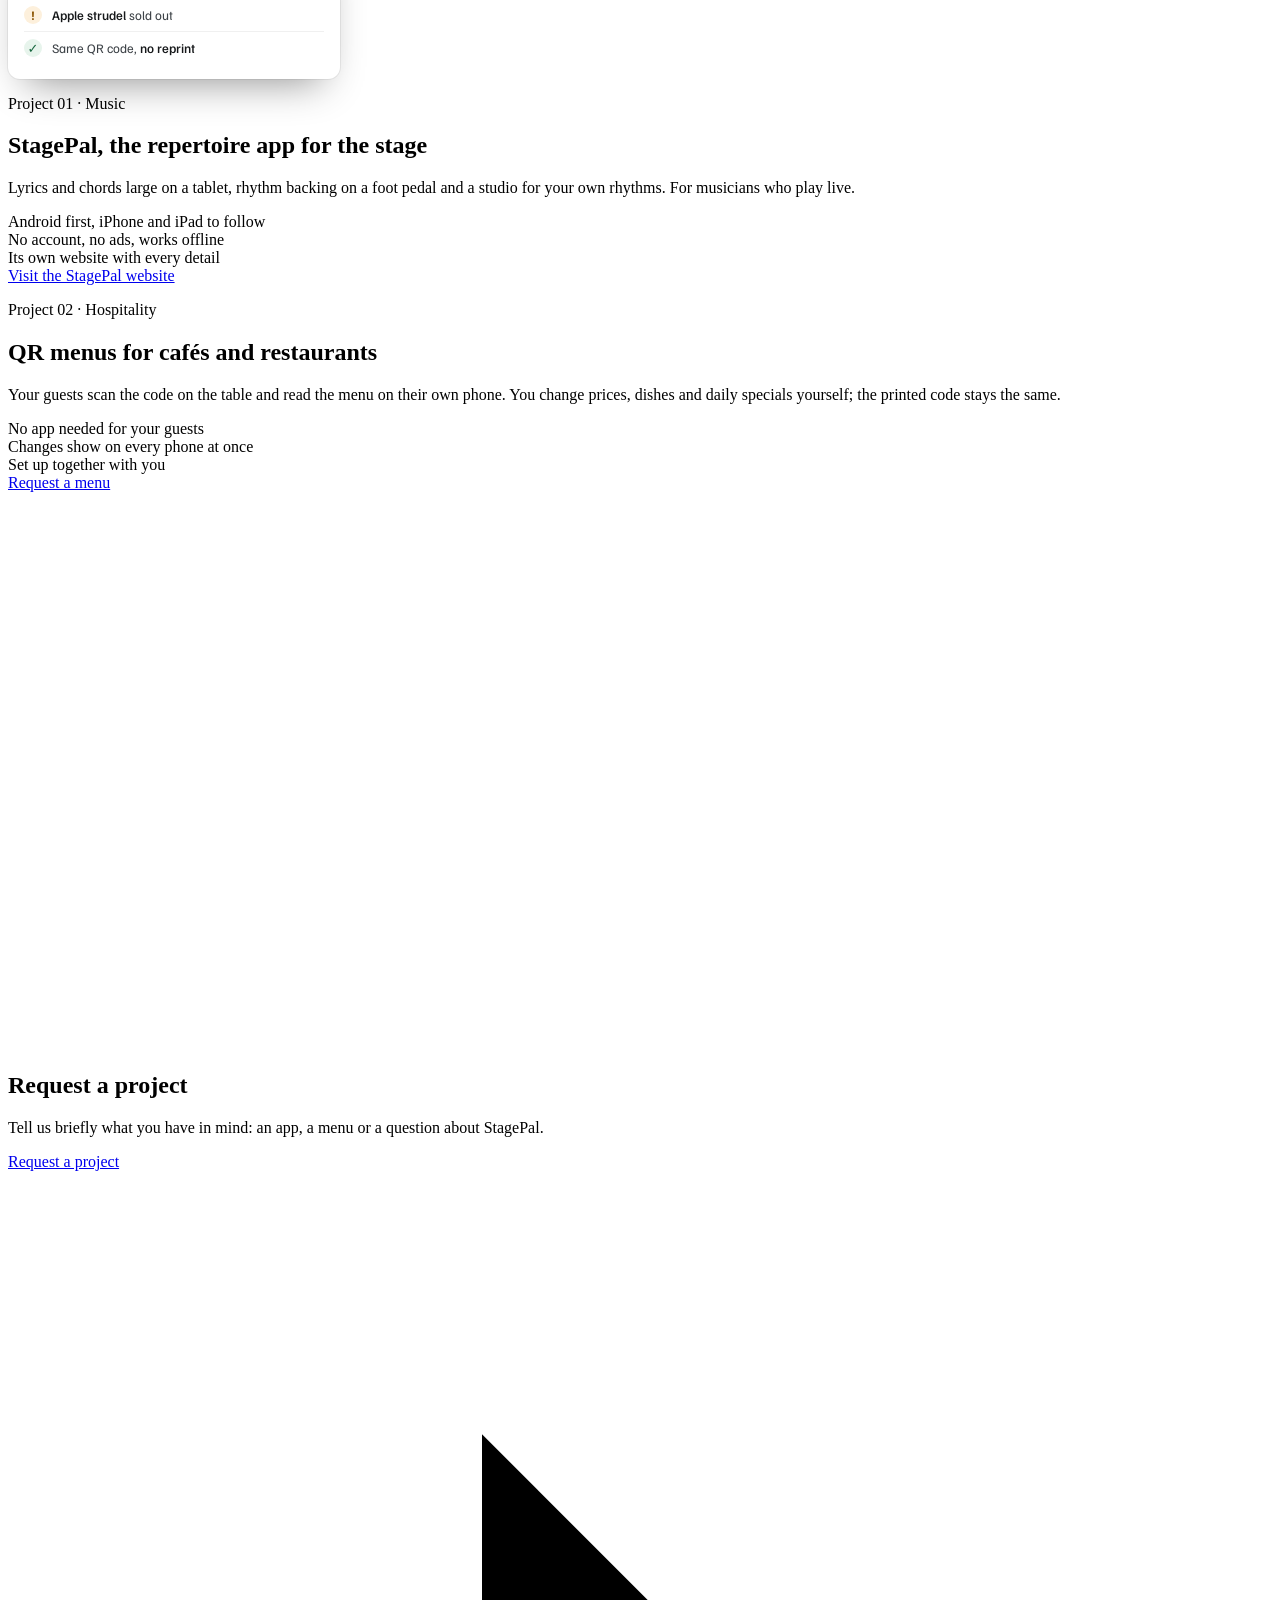
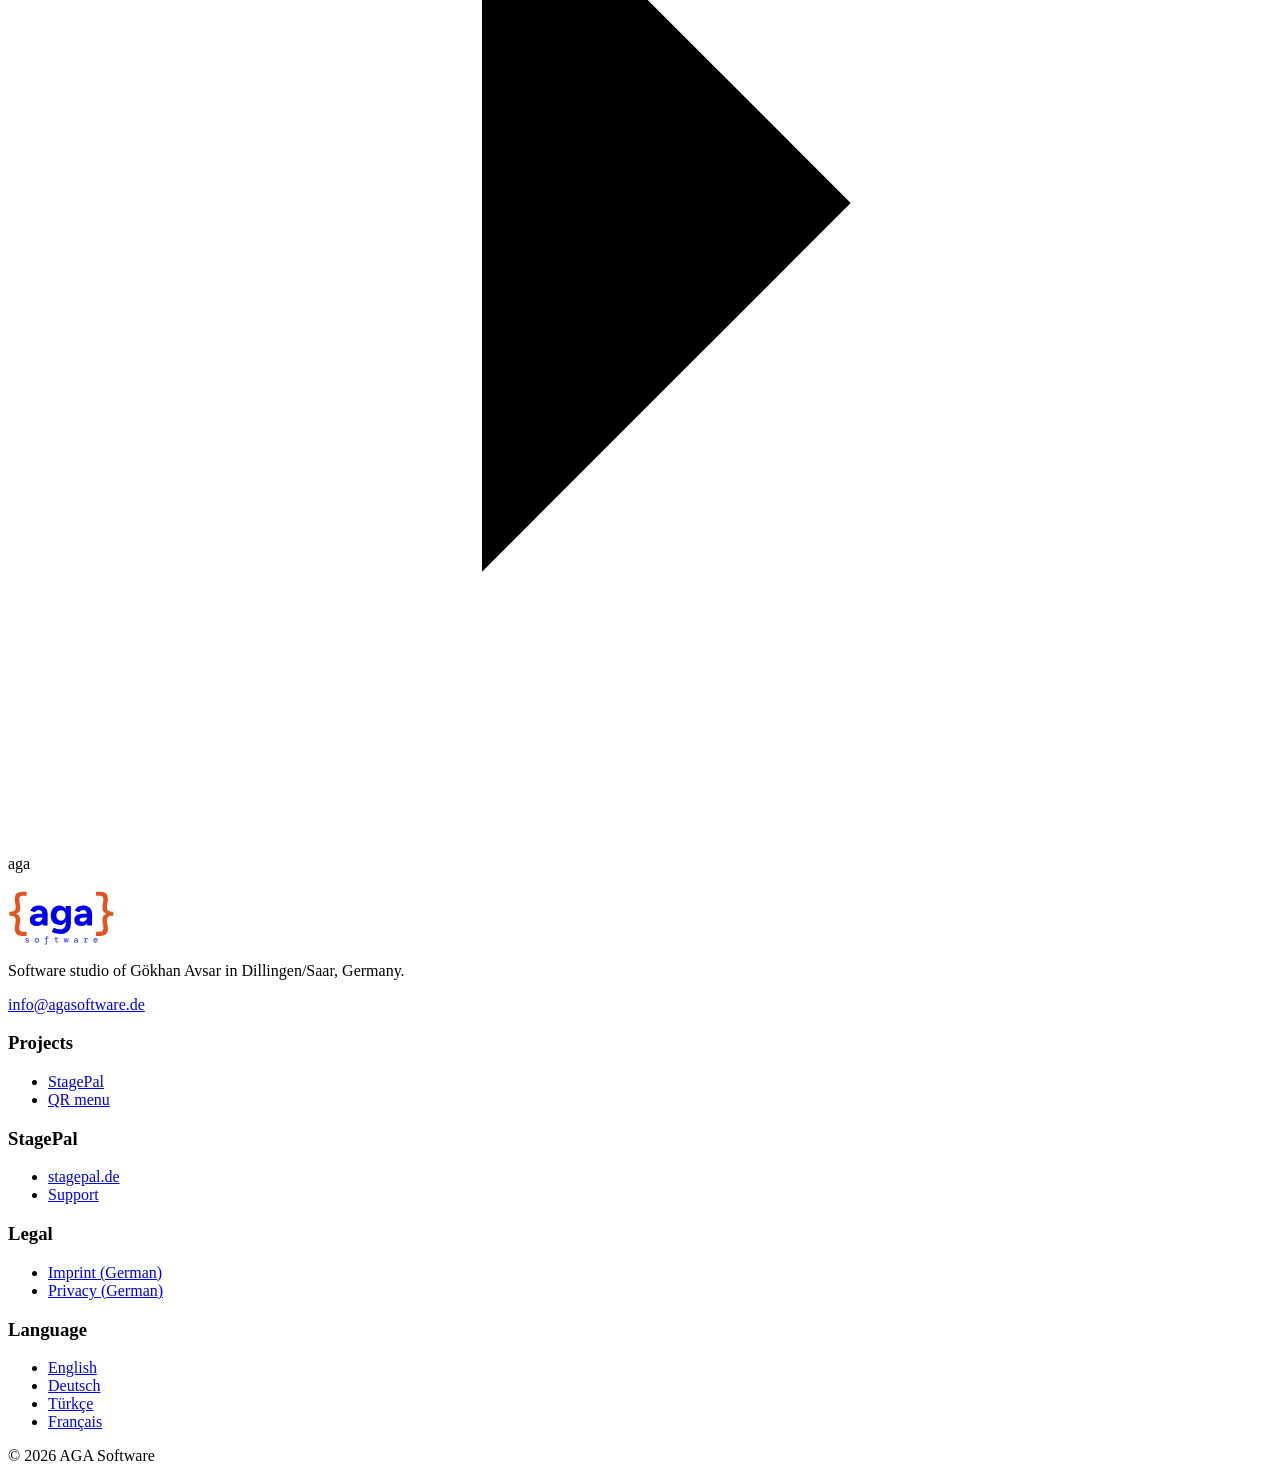
==== commit f9d76fdf: "Englisch als Standardsprache, Deutsch unter /de/ Co-Authored-By: Claude Opus 5.5 <noreply@anthropic." ====
--- a/index.html
+++ b/index.html
@@ -1,18 +1,18 @@
 <!doctype html>
-<html lang="de" data-type="software" data-radius="soft" data-ground="sky" data-buttons="pill" data-motion>
+<html lang="en" data-type="software" data-radius="soft" data-ground="sky" data-buttons="pill" data-motion>
 <head>
 <meta charset="utf-8">
 <meta name="viewport" content="width=device-width, initial-scale=1, viewport-fit=cover">
-<title>AGA Software: Apps und Web-Software aus dem Saarland</title>
-<meta name="description" content="AGA Software entwickelt eigene Produkte: StagePal, die Repertoire-App für Bühnenmusiker, und QR-Speisekarten für Cafés und Restaurants.">
+<title>AGA Software: apps and web software from the Saarland, Germany</title>
+<meta name="description" content="AGA Software builds its own products: StagePal, the repertoire app for stage musicians, and QR menus for cafés and restaurants.">
 <meta property="og:type" content="website">
-<meta property="og:title" content="AGA Software: Apps und Web-Software aus dem Saarland">
-<meta property="og:description" content="AGA Software entwickelt eigene Produkte: StagePal, die Repertoire-App für Bühnenmusiker, und QR-Speisekarten für Cafés und Restaurants.">
+<meta property="og:title" content="AGA Software: apps and web software from the Saarland, Germany">
+<meta property="og:description" content="AGA Software builds its own products: StagePal, the repertoire app for stage musicians, and QR menus for cafés and restaurants.">
 <meta property="og:image" content="https://agasoftware.de/share.jpg">
 <meta name="twitter:card" content="summary_large_image">
 <link rel="icon" href="/favicon.svg" type="image/svg+xml">
 <meta name="theme-color" content="#f5f3ef">
-<link rel="canonical" href="https://agasoftware.de/"><link rel="alternate" hreflang="de" href="https://agasoftware.de/"><link rel="alternate" hreflang="en" href="https://agasoftware.de/en/"><link rel="alternate" hreflang="tr" href="https://agasoftware.de/tr/"><link rel="alternate" hreflang="fr" href="https://agasoftware.de/fr/"><link rel="alternate" hreflang="x-default" href="https://agasoftware.de/">
+<link rel="canonical" href="https://agasoftware.de/"><link rel="alternate" hreflang="en" href="https://agasoftware.de/"><link rel="alternate" hreflang="de" href="https://agasoftware.de/de/"><link rel="alternate" hreflang="tr" href="https://agasoftware.de/tr/"><link rel="alternate" hreflang="fr" href="https://agasoftware.de/fr/"><link rel="alternate" hreflang="x-default" href="https://agasoftware.de/">
 <meta name="site-kind" content="software">
 <meta name="page-type" content="software">
 <link rel="preload" href="/fonts/familjen-grotesk-latin-wght-normal.woff2" as="font" type="font/woff2" crossorigin>
@@ -162,15 +162,15 @@
 <!-- client slot: #qr-menue shows a drawn guest view until the client's own QR menu screens arrive -->
 <header class="nav">
   <div class="wrap nav__bar">
-    <a class="skip-link" href="#top">Zum Inhalt</a>
+    <a class="skip-link" href="#top">Skip to content</a>
     <a class="nav__logo" href="/#top" aria-label="AGA Software"><svg class="aga-mark" viewBox="56 4 408 180" width="68" height="30" aria-hidden="true"><path d="M109.78499999999997 179.45Q97.03499999999997 179.45 89.38499999999996 172.82Q81.73499999999997 166.19 81.73499999999997 152.93Q81.73499999999997 146.47 82.66999999999996 141.37Q83.60499999999996 136.27 84.53999999999996 130.83Q85.47499999999997 125.39 85.47499999999997 118.25Q85.47499999999997 111.62 81.64999999999996 107.2Q77.82499999999996 102.78 68.81499999999997 102.78H61.164999999999964V86.8H68.81499999999997Q77.82499999999996 86.8 81.64999999999996 82.38Q85.47499999999997 77.96 85.47499999999997 71.33Q85.47499999999997 64.02 84.53999999999996 58.66499999999999Q83.60499999999996 53.30999999999999 82.66999999999996 48.12499999999999Q81.73499999999997 42.94 81.73499999999997 36.47999999999999Q81.73499999999997 23.389999999999986 89.38499999999996 16.75999999999999Q97.03499999999997 10.129999999999995 109.78499999999997 10.129999999999995H127.12499999999997V25.939999999999998H112.50499999999997Q105.87499999999997 25.939999999999998 102.55999999999997 28.999999999999993Q99.24499999999998 32.05999999999999 99.24499999999998 39.02999999999999Q99.24499999999998 44.639999999999986 100.09499999999997 49.39999999999999Q100.94499999999996 54.16 101.79499999999996 59.26Q102.64499999999997 64.36 102.64499999999997 71.16Q102.64499999999997 80.17 98.81999999999996 86.205Q94.99499999999998 92.24 88.53499999999997 94.28V95.3Q94.99499999999998 97.34 98.81999999999996 103.375Q102.64499999999997 109.41 102.64499999999997 118.42Q102.64499999999997 125.22 101.79499999999996 130.32Q100.94499999999996 135.42 100.09499999999997 140.095Q99.24499999999998 144.77 99.24499999999998 150.55Q99.24499999999998 157.35 102.55999999999997 160.495Q105.87499999999997 163.64 112.50499999999997 163.64H127.12499999999997V179.45ZM392.87499999999994 179.45V163.64H407.4949999999999Q414.12499999999994 163.64 417.43999999999994 160.495Q420.75499999999994 157.35 420.75499999999994 150.55Q420.75499999999994 144.77 419.905 140.095Q419.05499999999995 135.42 418.2049999999999 130.32Q417.3549999999999 125.22 417.3549999999999 118.42Q417.3549999999999 109.41 421.26499999999993 103.375Q425.17499999999995 97.34 431.4649999999999 95.3V94.28Q425.17499999999995 92.24 421.26499999999993 86.205Q417.3549999999999 80.17 417.3549999999999 71.16Q417.3549999999999 64.36 418.2049999999999 59.26Q419.05499999999995 54.16 419.905 49.39999999999999Q420.75499999999994 44.639999999999986 420.75499999999994 39.02999999999999Q420.75499999999994 32.05999999999999 417.43999999999994 28.999999999999993Q414.12499999999994 25.939999999999998 407.4949999999999 25.939999999999998H392.87499999999994V10.129999999999995H410.2149999999999Q422.9649999999999 10.129999999999995 430.6149999999999 16.75999999999999Q438.26499999999993 23.389999999999986 438.26499999999993 36.47999999999999Q438.26499999999993 42.94 437.3299999999999 48.12499999999999Q436.3949999999999 53.30999999999999 435.4599999999999 58.66499999999999Q434.5249999999999 64.02 434.5249999999999 71.33Q434.5249999999999 77.96 438.3499999999999 82.38Q442.17499999999995 86.8 451.18499999999995 86.8H458.8349999999999V102.78H451.18499999999995Q442.17499999999995 102.78 438.3499999999999 107.2Q434.5249999999999 111.62 434.5249999999999 118.25Q434.5249999999999 125.39 435.4599999999999 130.83Q436.3949999999999 136.27 437.3299999999999 141.37Q438.26499999999993 146.47 438.26499999999993 152.93Q438.26499999999993 166.19 430.6149999999999 172.82Q422.9649999999999 179.45 410.2149999999999 179.45Z" fill="#E2531F"/><path d="M167.82499999999996 141.8Q154.32499999999996 141.8 146.89999999999998 135.8Q139.47499999999997 129.8 139.47499999999997 118.85Q139.47499999999997 106.85 147.49999999999997 100.775Q155.52499999999998 94.7 170.07499999999996 94.7H187.77499999999998Q186.72499999999997 87.80000000000001 183.42499999999995 84.125Q180.12499999999997 80.45 173.97499999999997 80.45Q169.17499999999995 80.45 165.27499999999998 82.55000000000001Q161.37499999999997 84.65 158.67499999999995 89.0L141.27499999999998 83.0Q143.37499999999997 78.2 147.42499999999995 73.625Q151.47499999999997 69.05 157.99999999999997 66.125Q164.52499999999998 63.2 173.97499999999997 63.2Q185.37499999999997 63.2 192.95 67.55000000000001Q200.52499999999998 71.9 204.19999999999996 79.775Q207.87499999999994 87.65 207.72499999999997 98.45L207.27499999999998 140.0H188.82499999999996L188.52499999999998 131.3Q185.67499999999995 136.4 180.49999999999994 139.10000000000002Q175.32499999999996 141.8 167.82499999999996 141.8ZM171.12499999999997 125.3Q175.92499999999995 125.3 179.82499999999996 123.05Q183.72499999999997 120.8 185.97499999999997 117.19999999999999Q188.22499999999997 113.6 188.22499999999997 109.7V109.4H176.97499999999997Q167.22499999999997 109.4 163.47499999999997 111.725Q159.72499999999997 114.05 159.72499999999997 118.25Q159.72499999999997 121.55 162.72499999999997 123.425Q165.72499999999997 125.3 171.12499999999997 125.3ZM257.1649047851562 171.97999267578126Q248.6149780273437 171.97999267578126 242.06001281738276 170.74998168945314Q235.50504760742183 169.519970703125 230.97507324218745 167.61497802734374Q226.44509887695307 165.7099853515625 223.68515014648432 163.70003662109374L231.39497070312495 147.83037719726562Q233.55495605468747 148.97037353515626 236.9599670410156 150.54537353515627Q240.3649780273437 152.12037353515626 245.1949798583984 153.29037170410157Q250.02498168945309 154.4603698730469 256.35493774414056 154.4603698730469Q262.26501464843744 154.4603698730469 266.88507690429685 152.1203369140625Q271.5051391601562 149.78030395507812 274.13017578124993 144.92022705078125Q276.7552124023437 140.06015014648438 276.7552124023437 132.56002197265624V125.29998168945312Q273.00519409179685 131.180029296875 266.99016113281243 134.51005859375Q260.97512817382807 137.840087890625 253.32509155273434 137.840087890625Q242.9751098632812 137.840087890625 235.3701080322265 133.38506774902345Q227.76510620117182 128.93004760742187 223.59509887695307 120.78502197265624Q219.42509155273433 112.63999633789062 219.42509155273433 101.65998535156251Q219.42509155273433 89.87000732421876 223.59509887695307 81.27500915527344Q227.76510620117182 72.68001098632813 235.3701080322265 67.94000549316407Q242.9751098632812 63.2 253.32509155273434 63.2Q260.97512817382807 63.2 266.99016113281243 66.69501647949218Q273.00519409179685 70.19003295898438 276.7552124023437 76.70005493164064V65.0H296.5547729492187V131.84005126953124Q296.5547729492187 144.53006591796876 291.76976928710934 153.56004943847657Q286.98476562499997 162.59003295898438 278.1497894287109 167.28501281738284Q269.31481323242184 171.97999267578126 257.1649047851562 171.97999267578126ZM258.9949340820312 121.250439453125Q264.1250183105468 121.250439453125 267.92008972167963 118.62538452148436Q271.71516113281245 116.00032958984374 273.83020324707024 111.440234375Q275.9452453613281 106.88013916015626 275.9452453613281 101.03001098632814Q275.9452453613281 95.05989379882813 273.78520507812493 90.52980041503906Q271.62516479492183 85.99970703125001 267.830093383789 83.44965209960938Q264.0350219726562 80.89959716796875 258.8449340820312 80.89959716796875Q253.5648315429687 80.89959716796875 249.54475097656245 83.44965209960938Q245.5246704101562 85.99970703125001 243.27462463378902 90.52980041503906Q241.02457885742183 95.05989379882813 240.9345825195312 101.03001098632814Q241.02457885742183 106.88013916015626 243.3046264648437 111.440234375Q245.58467407226559 116.00032958984374 249.64975280761715 118.62538452148436Q253.7148315429687 121.250439453125 258.9949340820312 121.250439453125ZM337.92499999999995 141.8Q324.42499999999995 141.8 316.99999999999994 135.8Q309.57499999999993 129.8 309.57499999999993 118.85Q309.57499999999993 106.85 317.5999999999999 100.775Q325.62499999999994 94.7 340.17499999999995 94.7H357.87499999999994Q356.82499999999993 87.80000000000001 353.5249999999999 84.125Q350.2249999999999 80.45 344.07499999999993 80.45Q339.2749999999999 80.45 335.3749999999999 82.55000000000001Q331.4749999999999 84.65 328.7749999999999 89.0L311.37499999999994 83.0Q313.4749999999999 78.2 317.5249999999999 73.625Q321.57499999999993 69.05 328.0999999999999 66.125Q334.62499999999994 63.2 344.07499999999993 63.2Q355.4749999999999 63.2 363.04999999999995 67.55000000000001Q370.62499999999994 71.9 374.29999999999995 79.775Q377.9749999999999 87.65 377.82499999999993 98.45L377.37499999999994 140.0H358.92499999999995L358.62499999999994 131.3Q355.7749999999999 136.4 350.5999999999999 139.10000000000002Q345.42499999999995 141.8 337.92499999999995 141.8ZM341.2249999999999 125.3Q346.0249999999999 125.3 349.92499999999995 123.05Q353.82499999999993 120.8 356.07499999999993 117.19999999999999Q358.32499999999993 113.6 358.32499999999993 109.7V109.4H347.07499999999993Q337.32499999999993 109.4 333.57499999999993 111.725Q329.82499999999993 114.05 329.82499999999993 118.25Q329.82499999999993 121.55 332.82499999999993 123.425Q335.82499999999993 125.3 341.2249999999999 125.3Z" fill="currentColor"/></svg><span class="vh">AGA Software</span></a>
-    <nav class="nav__links" aria-label="Main"><div class="nav__item"><a class="nav__link" href="#stagepal">Projekte <svg class="chev" viewBox="0 0 12 12" aria-hidden="true"><path d="M3 4.5l3 3 3-3" fill="none" stroke="currentColor" stroke-width="1.5" stroke-linecap="round" stroke-linejoin="round"/></svg></a>
+    <nav class="nav__links" aria-label="Main"><div class="nav__item"><a class="nav__link" href="#stagepal">Projects <svg class="chev" viewBox="0 0 12 12" aria-hidden="true"><path d="M3 4.5l3 3 3-3" fill="none" stroke="currentColor" stroke-width="1.5" stroke-linecap="round" stroke-linejoin="round"/></svg></a>
         <div class="nav__menu"><div class="wrap grid">
-          <div class="menu-col span-3"><p class="t-label">Für Musiker</p><a href="#stagepal">StagePal<span>Repertoire-App für die Bühne</span></a><a href="https://stagepal.de/">stagepal.de<span>Funktionen und Preise</span></a></div>
-          <div class="menu-col span-3"><p class="t-label">Für Gastronomie</p><a href="#qr-menue">QR-Speisekarte<span>Die Karte auf dem Handy der Gäste</span></a><a href="mailto:info@agasoftware.de?subject=QR-Speisekarte">Speisekarte anfragen<span>Per E-Mail</span></a></div>
-          <a class="menu-card span-3 start-10" href="#stagepal"><div class="panel"><img class="frame__img" src="/img/herostage_en.webp" alt="" loading="lazy" width="1000" height="1012" srcset="/img/herostage_en-480.webp 480w, /img/herostage_en-800.webp 800w, /img/herostage_en.webp 1000w" sizes="(max-width: 639px) calc(100vw - 48px), 50vw"></div><span class="t-card">StagePal</span><span class="t-small muted">Song, Akkorde und Rhythmus</span></a>
-        </div></div></div><div class="nav__item"><a class="nav__link" href="#qr-menue">QR-Speisekarte</a></div><div class="nav__item"><a class="nav__link" href="#contact">Kontakt</a></div></nav>
-    <div class="nav__actions"><span class="nav__langs"><a class="nav__link nav__lang" href="/" hreflang="de" lang="de" aria-current="true">DE</a><a class="nav__link nav__lang" href="/en/" hreflang="en" lang="en">EN</a><a class="nav__link nav__lang" href="/tr/" hreflang="tr" lang="tr">TR</a><a class="nav__link nav__lang" href="/fr/" hreflang="fr" lang="fr">FR</a></span><a class="btn btn--primary" href="mailto:info@agasoftware.de?subject=Projekt-Anfrage">Projekt anfragen</a></div>
+          <div class="menu-col span-3"><p class="t-label">For musicians</p><a href="#stagepal">StagePal<span>Repertoire app for the stage</span></a><a href="https://stagepal.de/">stagepal.de<span>Features and prices</span></a></div>
+          <div class="menu-col span-3"><p class="t-label">For restaurants</p><a href="#qr-menue">QR menu<span>The menu on your guests' phones</span></a><a href="mailto:info@agasoftware.de?subject=QR%20menu">Request a menu<span>By email</span></a></div>
+          <a class="menu-card span-3 start-10" href="#stagepal"><div class="panel"><img class="frame__img" src="/img/herostage_en.webp" alt="" loading="lazy" width="1000" height="1012" srcset="/img/herostage_en-480.webp 480w, /img/herostage_en-800.webp 800w, /img/herostage_en.webp 1000w" sizes="(max-width: 639px) calc(100vw - 48px), 50vw"></div><span class="t-card">StagePal</span><span class="t-small muted">Song, chords and rhythm</span></a>
+        </div></div></div><div class="nav__item"><a class="nav__link" href="#qr-menue">QR menu</a></div><div class="nav__item"><a class="nav__link" href="#contact">Contact</a></div></nav>
+    <div class="nav__actions"><span class="nav__langs"><a class="nav__link nav__lang" href="/" hreflang="en" lang="en" aria-current="true">EN</a><a class="nav__link nav__lang" href="/de/" hreflang="de" lang="de">DE</a><a class="nav__link nav__lang" href="/tr/" hreflang="tr" lang="tr">TR</a><a class="nav__link nav__lang" href="/fr/" hreflang="fr" lang="fr">FR</a></span><a class="btn btn--primary" href="mailto:info@agasoftware.de?subject=Project%20request">Request a project</a></div>
     <button class="nav__toggle" type="button" aria-expanded="false" aria-label="Menu"><svg width="18" height="18" viewBox="0 0 18 18" aria-hidden="true"><path d="M2 5h14M2 13h14" stroke="currentColor" stroke-width="1.6" stroke-linecap="round"/></svg></button>
   </div>
 </header>
@@ -178,21 +178,21 @@
   <section class="hero hero--collage" data-enter aria-labelledby="hero-h">
     <div class="wrap"><div class="hero-text grid hero__grid">
       <div class="hero__text span-5">
-        <h1 id="hero-h">Apps und Web-Software aus dem Saarland</h1>
-        <p class="hero__lead">AGA Software entwickelt eigene Produkte für sehr verschiedene Kunden: StagePal für Bühnenmusiker und QR-Speisekarten für Cafés und Restaurants. Sie sprechen direkt mit dem Entwickler.</p>
-        <div class="btn-row"><a class="btn btn--primary" href="mailto:info@agasoftware.de?subject=Projekt-Anfrage">Projekt anfragen<svg class="m-arrow" viewBox="0 0 12 12" aria-hidden="true"><path class="m-arrow__stem" d="M1 6h8"/><path class="m-arrow__head" d="M4.5 2.5 8 6l-3.5 3.5"/></svg></a><a class="btn btn--secondary" href="#stagepal">Projekte ansehen</a></div>
-        <p class="hero__proof">StagePal läuft im Beta-Test auf Android.</p>
-      </div>
-      <div class="hero__art span-6 start-7" role="img" aria-label="Das Rhythmus-Studio von StagePal, daneben die Meldung, dass eine QR-Speisekarte aktualisiert ist">
+        <h1 id="hero-h">Apps and web software from the Saarland</h1>
+        <p class="hero__lead">AGA Software builds its own products for very different customers: StagePal for stage musicians and QR menus for cafés and restaurants. You talk directly to the developer.</p>
+        <div class="btn-row"><a class="btn btn--primary" href="mailto:info@agasoftware.de?subject=Project%20request">Request a project<svg class="m-arrow" viewBox="0 0 12 12" aria-hidden="true"><path class="m-arrow__stem" d="M1 6h8"/><path class="m-arrow__head" d="M4.5 2.5 8 6l-3.5 3.5"/></svg></a><a class="btn btn--secondary" href="#stagepal">See the projects</a></div>
+        <p class="hero__proof">StagePal is in beta testing on Android.</p>
+      </div>
+      <div class="hero__art span-6 start-7" role="img" aria-label="StagePal's rhythm studio, next to a note that a QR menu has been updated">
         <div class="ly-piece ly-piece--main d-win" aria-hidden="true">
-          <div class="d-win__bar"><span class="d-win__dots"><i></i><i></i><i></i></span><span>StagePal · Rhythmus-Studio</span></div>
+          <div class="d-win__bar"><span class="d-win__dots"><i></i><i></i><i></i></span><span>StagePal · Rhythm studio</span></div>
           <img class="d-win__shot" src="/img/studio_en.webp" alt="" fetchpriority="high" width="1600" height="1000" srcset="/img/studio_en-480.webp 480w, /img/studio_en-800.webp 800w, /img/studio_en-1200.webp 1200w, /img/studio_en.webp 1600w" sizes="(max-width: 639px) 480px, 1200px">
         </div>
         <div class="ly-piece ly-piece--note d-card" aria-hidden="true" data-ly-steps="700">
-          <div class="d-card__row"><h5>Speisekarte aktualisiert</h5><span class="d-chip" data-step data-step-at="4">Live</span></div>
-          <div class="d-note__line" data-step><i>✓</i><span><b>Flammkuchen</b> als Tagesangebot</span></div>
-          <div class="d-note__line" data-step><i class="warn">!</i><span><b>Apfelstrudel</b> ausverkauft</span></div>
-          <div class="d-note__line" data-step><i>✓</i><span>QR-Code bleibt gleich, <b>kein Neudruck</b></span></div>
+          <div class="d-card__row"><h5>Menu updated</h5><span class="d-chip" data-step data-step-at="4">Live</span></div>
+          <div class="d-note__line" data-step><i>✓</i><span><b>Tarte flambée</b> as today's special</span></div>
+          <div class="d-note__line" data-step><i class="warn">!</i><span><b>Apple strudel</b> sold out</span></div>
+          <div class="d-note__line" data-step><i>✓</i><span>Same QR code, <b>no reprint</b></span></div>
         </div>
       </div>
     </div></div>
@@ -201,8 +201,8 @@
   <section class="section" id="stagepal" aria-labelledby="sp-h">
     <div class="wrap">
       <div class="grid grid--top">
-        <div class="span-5 stack-6"><p class="t-label muted">Projekt 01 · Musik</p><h2 id="sp-h">StagePal, die Repertoire-App für die Bühne</h2><p class="t-lead">Texte und Akkorde groß auf dem Tablet, Rhythmusbegleitung per Fußtaste und ein Studio für eigene Rhythmen. Für Musikerinnen und Musiker, die live spielen.</p><ul class="plain-facts"><li>Android zuerst, iPhone und iPad folgen</li><li>Ohne Konto, ohne Werbung, auch offline</li><li>Eigene Website mit allen Details</li></ul><a class="link" href="https://stagepal.de/">Zur StagePal-Website</a></div>
-        <div class="frame frame--split span-6 start-7" role="img" aria-label="StagePal auf dem Tablet mit Song, Akkorden und Rhythmus-Pedal, davor die App auf dem Handy"><div class="stage stage--fade-br"><img class="at-corner to-edge aga-shot" src="/img/herostage_en.webp" alt="" loading="lazy" style="--ax:56px;--ay:56px" width="1000" height="1012" srcset="/img/herostage_en-480.webp 480w, /img/herostage_en-800.webp 800w, /img/herostage_en.webp 1000w" sizes="(max-width: 639px) 620px, 980px"><img class="aga-phone" src="/img/phone_en.webp" alt="" loading="lazy" width="780" height="1688" srcset="/img/phone_en-480.webp 480w, /img/phone_en.webp 780w" sizes="210px"></div></div>
+        <div class="span-5 stack-6"><p class="t-label muted">Project 01 · Music</p><h2 id="sp-h">StagePal, the repertoire app for the stage</h2><p class="t-lead">Lyrics and chords large on a tablet, rhythm backing on a foot pedal and a studio for your own rhythms. For musicians who play live.</p><ul class="plain-facts"><li>Android first, iPhone and iPad to follow</li><li>No account, no ads, works offline</li><li>Its own website with every detail</li></ul><a class="link" href="https://stagepal.de/">Visit the StagePal website</a></div>
+        <div class="frame frame--split span-6 start-7" role="img" aria-label="StagePal on a tablet with a song, chords and the rhythm pedal, the app on a phone in front"><div class="stage stage--fade-br"><img class="at-corner to-edge aga-shot" src="/img/herostage_en.webp" alt="" loading="lazy" style="--ax:56px;--ay:56px" width="1000" height="1012" srcset="/img/herostage_en-480.webp 480w, /img/herostage_en-800.webp 800w, /img/herostage_en.webp 1000w" sizes="(max-width: 639px) 620px, 980px"><img class="aga-phone" src="/img/phone_en.webp" alt="" loading="lazy" width="780" height="1688" srcset="/img/phone_en-480.webp 480w, /img/phone_en.webp 780w" sizes="210px"></div></div>
       </div>
     </div>
   </section>
@@ -210,10 +210,10 @@
   <section class="section ground-inverse" id="qr-menue" aria-labelledby="qr-h" data-moment="iris-opens" data-moment-opts='{"from": "base"}'>
     <div class="wrap">
       <div class="grid grid--top">
-        <div class="span-5 stack-6"><p class="t-label muted">Projekt 02 · Gastronomie</p><h2 id="qr-h">QR-Speisekarten für Cafés und Restaurants</h2><p class="t-lead">Ihre Gäste scannen den Code am Tisch und lesen die Karte auf dem eigenen Handy. Preise, Gerichte und Tagesangebote ändern Sie selbst, der gedruckte Code bleibt derselbe.</p><ul class="plain-facts"><li>Keine App für Ihre Gäste nötig</li><li>Änderungen sofort auf jedem Handy</li><li>Einrichtung gemeinsam mit Ihnen</li></ul><a class="link" href="mailto:info@agasoftware.de?subject=QR-Speisekarte">Speisekarte anfragen</a></div>
-        <div class="frame frame--split qr-phonef span-6 start-7"><div class="stage stage--fade-b"><div class="qr-phone" role="img" aria-label="Die Speisekarte eines Cafés auf dem Handy eines Gastes, mit Tagesangebot und einem ausverkauften Kuchen"><div class="qr-screen" aria-hidden="true">
-      <div class="qr-head"><b>Demo-Café</b><span>Tisch 4</span></div>
-      <div class="qr-tabs"><span class=is-on>Alle</span><span>Herzhaft</span><span>Kuchen</span><span>Getränke</span></div><div class="qr-item"><b>Frühstück Saarland</b><em>8,90 €</em><small>Lyoner, Ei, Brot</small></div><div class="qr-item"><b>Flammkuchen klassisch</b><em>9,50 €</em><small>Tagesangebot</small><span class=qr-tag>Heute</span></div><div class="qr-item is-out"><b>Apfelstrudel</b><em>4,80 €</em><small>mit Vanillesoße</small><span class=qr-tag>Ausverkauft</span></div><div class="qr-item"><b>Cappuccino</b><em>3,40 €</em><small>auch mit Hafermilch</small></div><div class="qr-item"><b>Hausgemachte Limonade</b><em>3,90 €</em><small>Zitrone, Minze</small></div></div></div></div></div>
+        <div class="span-5 stack-6"><p class="t-label muted">Project 02 · Hospitality</p><h2 id="qr-h">QR menus for cafés and restaurants</h2><p class="t-lead">Your guests scan the code on the table and read the menu on their own phone. You change prices, dishes and daily specials yourself; the printed code stays the same.</p><ul class="plain-facts"><li>No app needed for your guests</li><li>Changes show on every phone at once</li><li>Set up together with you</li></ul><a class="link" href="mailto:info@agasoftware.de?subject=QR%20menu">Request a menu</a></div>
+        <div class="frame frame--split qr-phonef span-6 start-7"><div class="stage stage--fade-b"><div class="qr-phone" role="img" aria-label="A café's menu on a guest's phone, with a daily special and a sold-out cake"><div class="qr-screen" aria-hidden="true">
+      <div class="qr-head"><b>Demo-Café</b><span>Table 4</span></div>
+      <div class="qr-tabs"><span class=is-on>All</span><span>Savoury</span><span>Cakes</span><span>Drinks</span></div><div class="qr-item"><b>Saarland breakfast</b><em>8,90 €</em><small>Lyoner sausage, egg, bread</small></div><div class="qr-item"><b>Tarte flambée</b><em>9,50 €</em><small>Today's special</small><span class=qr-tag>Today</span></div><div class="qr-item is-out"><b>Apple strudel</b><em>4,80 €</em><small>with vanilla sauce</small><span class=qr-tag>Sold out</span></div><div class="qr-item"><b>Cappuccino</b><em>3,40 €</em><small>oat milk on request</small></div><div class="qr-item"><b>Homemade lemonade</b><em>3,90 €</em><small>lemon, mint</small></div></div></div></div></div>
       </div>
     </div>
   </section>
@@ -222,8 +222,8 @@
   <div class="wrap">
     <div class="closing__cta close--word">
       <div class="section-head--split">
-        <div><h2 id="close-h">Projekt anfragen</h2><p class="t-lead">Schreiben Sie kurz, was Sie vorhaben: eine App, eine Speisekarte oder eine Frage zu StagePal.</p></div>
-        <a class="btn btn--primary" href="mailto:info@agasoftware.de?subject=Projekt-Anfrage">Projekt anfragen<svg class="m-arrow" viewBox="0 0 12 12" aria-hidden="true"><path class="m-arrow__stem" d="M1 6h8"/><path class="m-arrow__head" d="M4.5 2.5 8 6l-3.5 3.5"/></svg></a>
+        <div><h2 id="close-h">Request a project</h2><p class="t-lead">Tell us briefly what you have in mind: an app, a menu or a question about StagePal.</p></div>
+        <a class="btn btn--primary" href="mailto:info@agasoftware.de?subject=Project%20request">Request a project<svg class="m-arrow" viewBox="0 0 12 12" aria-hidden="true"><path class="m-arrow__stem" d="M1 6h8"/><path class="m-arrow__head" d="M4.5 2.5 8 6l-3.5 3.5"/></svg></a>
       </div>
       <p class="close__word" aria-hidden="true">aga</p>
     </div>
@@ -231,13 +231,13 @@
       <div class="grid">
         <div class="span-4 stack-4">
           <a class="nav__logo" href="/#top" aria-label="AGA Software"><svg class="aga-logo" viewBox="56 4 408 214" width="120" height="63" aria-hidden="true"><path d="M109.78499999999997 179.45Q97.03499999999997 179.45 89.38499999999996 172.82Q81.73499999999997 166.19 81.73499999999997 152.93Q81.73499999999997 146.47 82.66999999999996 141.37Q83.60499999999996 136.27 84.53999999999996 130.83Q85.47499999999997 125.39 85.47499999999997 118.25Q85.47499999999997 111.62 81.64999999999996 107.2Q77.82499999999996 102.78 68.81499999999997 102.78H61.164999999999964V86.8H68.81499999999997Q77.82499999999996 86.8 81.64999999999996 82.38Q85.47499999999997 77.96 85.47499999999997 71.33Q85.47499999999997 64.02 84.53999999999996 58.66499999999999Q83.60499999999996 53.30999999999999 82.66999999999996 48.12499999999999Q81.73499999999997 42.94 81.73499999999997 36.47999999999999Q81.73499999999997 23.389999999999986 89.38499999999996 16.75999999999999Q97.03499999999997 10.129999999999995 109.78499999999997 10.129999999999995H127.12499999999997V25.939999999999998H112.50499999999997Q105.87499999999997 25.939999999999998 102.55999999999997 28.999999999999993Q99.24499999999998 32.05999999999999 99.24499999999998 39.02999999999999Q99.24499999999998 44.639999999999986 100.09499999999997 49.39999999999999Q100.94499999999996 54.16 101.79499999999996 59.26Q102.64499999999997 64.36 102.64499999999997 71.16Q102.64499999999997 80.17 98.81999999999996 86.205Q94.99499999999998 92.24 88.53499999999997 94.28V95.3Q94.99499999999998 97.34 98.81999999999996 103.375Q102.64499999999997 109.41 102.64499999999997 118.42Q102.64499999999997 125.22 101.79499999999996 130.32Q100.94499999999996 135.42 100.09499999999997 140.095Q99.24499999999998 144.77 99.24499999999998 150.55Q99.24499999999998 157.35 102.55999999999997 160.495Q105.87499999999997 163.64 112.50499999999997 163.64H127.12499999999997V179.45ZM392.87499999999994 179.45V163.64H407.4949999999999Q414.12499999999994 163.64 417.43999999999994 160.495Q420.75499999999994 157.35 420.75499999999994 150.55Q420.75499999999994 144.77 419.905 140.095Q419.05499999999995 135.42 418.2049999999999 130.32Q417.3549999999999 125.22 417.3549999999999 118.42Q417.3549999999999 109.41 421.26499999999993 103.375Q425.17499999999995 97.34 431.4649999999999 95.3V94.28Q425.17499999999995 92.24 421.26499999999993 86.205Q417.3549999999999 80.17 417.3549999999999 71.16Q417.3549999999999 64.36 418.2049999999999 59.26Q419.05499999999995 54.16 419.905 49.39999999999999Q420.75499999999994 44.639999999999986 420.75499999999994 39.02999999999999Q420.75499999999994 32.05999999999999 417.43999999999994 28.999999999999993Q414.12499999999994 25.939999999999998 407.4949999999999 25.939999999999998H392.87499999999994V10.129999999999995H410.2149999999999Q422.9649999999999 10.129999999999995 430.6149999999999 16.75999999999999Q438.26499999999993 23.389999999999986 438.26499999999993 36.47999999999999Q438.26499999999993 42.94 437.3299999999999 48.12499999999999Q436.3949999999999 53.30999999999999 435.4599999999999 58.66499999999999Q434.5249999999999 64.02 434.5249999999999 71.33Q434.5249999999999 77.96 438.3499999999999 82.38Q442.17499999999995 86.8 451.18499999999995 86.8H458.8349999999999V102.78H451.18499999999995Q442.17499999999995 102.78 438.3499999999999 107.2Q434.5249999999999 111.62 434.5249999999999 118.25Q434.5249999999999 125.39 435.4599999999999 130.83Q436.3949999999999 136.27 437.3299999999999 141.37Q438.26499999999993 146.47 438.26499999999993 152.93Q438.26499999999993 166.19 430.6149999999999 172.82Q422.9649999999999 179.45 410.2149999999999 179.45Z" fill="#E2531F"/><path d="M167.82499999999996 141.8Q154.32499999999996 141.8 146.89999999999998 135.8Q139.47499999999997 129.8 139.47499999999997 118.85Q139.47499999999997 106.85 147.49999999999997 100.775Q155.52499999999998 94.7 170.07499999999996 94.7H187.77499999999998Q186.72499999999997 87.80000000000001 183.42499999999995 84.125Q180.12499999999997 80.45 173.97499999999997 80.45Q169.17499999999995 80.45 165.27499999999998 82.55000000000001Q161.37499999999997 84.65 158.67499999999995 89.0L141.27499999999998 83.0Q143.37499999999997 78.2 147.42499999999995 73.625Q151.47499999999997 69.05 157.99999999999997 66.125Q164.52499999999998 63.2 173.97499999999997 63.2Q185.37499999999997 63.2 192.95 67.55000000000001Q200.52499999999998 71.9 204.19999999999996 79.775Q207.87499999999994 87.65 207.72499999999997 98.45L207.27499999999998 140.0H188.82499999999996L188.52499999999998 131.3Q185.67499999999995 136.4 180.49999999999994 139.10000000000002Q175.32499999999996 141.8 167.82499999999996 141.8ZM171.12499999999997 125.3Q175.92499999999995 125.3 179.82499999999996 123.05Q183.72499999999997 120.8 185.97499999999997 117.19999999999999Q188.22499999999997 113.6 188.22499999999997 109.7V109.4H176.97499999999997Q167.22499999999997 109.4 163.47499999999997 111.725Q159.72499999999997 114.05 159.72499999999997 118.25Q159.72499999999997 121.55 162.72499999999997 123.425Q165.72499999999997 125.3 171.12499999999997 125.3ZM257.1649047851562 171.97999267578126Q248.6149780273437 171.97999267578126 242.06001281738276 170.74998168945314Q235.50504760742183 169.519970703125 230.97507324218745 167.61497802734374Q226.44509887695307 165.7099853515625 223.68515014648432 163.70003662109374L231.39497070312495 147.83037719726562Q233.55495605468747 148.97037353515626 236.9599670410156 150.54537353515627Q240.3649780273437 152.12037353515626 245.1949798583984 153.29037170410157Q250.02498168945309 154.4603698730469 256.35493774414056 154.4603698730469Q262.26501464843744 154.4603698730469 266.88507690429685 152.1203369140625Q271.5051391601562 149.78030395507812 274.13017578124993 144.92022705078125Q276.7552124023437 140.06015014648438 276.7552124023437 132.56002197265624V125.29998168945312Q273.00519409179685 131.180029296875 266.99016113281243 134.51005859375Q260.97512817382807 137.840087890625 253.32509155273434 137.840087890625Q242.9751098632812 137.840087890625 235.3701080322265 133.38506774902345Q227.76510620117182 128.93004760742187 223.59509887695307 120.78502197265624Q219.42509155273433 112.63999633789062 219.42509155273433 101.65998535156251Q219.42509155273433 89.87000732421876 223.59509887695307 81.27500915527344Q227.76510620117182 72.68001098632813 235.3701080322265 67.94000549316407Q242.9751098632812 63.2 253.32509155273434 63.2Q260.97512817382807 63.2 266.99016113281243 66.69501647949218Q273.00519409179685 70.19003295898438 276.7552124023437 76.70005493164064V65.0H296.5547729492187V131.84005126953124Q296.5547729492187 144.53006591796876 291.76976928710934 153.56004943847657Q286.98476562499997 162.59003295898438 278.1497894287109 167.28501281738284Q269.31481323242184 171.97999267578126 257.1649047851562 171.97999267578126ZM258.9949340820312 121.250439453125Q264.1250183105468 121.250439453125 267.92008972167963 118.62538452148436Q271.71516113281245 116.00032958984374 273.83020324707024 111.440234375Q275.9452453613281 106.88013916015626 275.9452453613281 101.03001098632814Q275.9452453613281 95.05989379882813 273.78520507812493 90.52980041503906Q271.62516479492183 85.99970703125001 267.830093383789 83.44965209960938Q264.0350219726562 80.89959716796875 258.8449340820312 80.89959716796875Q253.5648315429687 80.89959716796875 249.54475097656245 83.44965209960938Q245.5246704101562 85.99970703125001 243.27462463378902 90.52980041503906Q241.02457885742183 95.05989379882813 240.9345825195312 101.03001098632814Q241.02457885742183 106.88013916015626 243.3046264648437 111.440234375Q245.58467407226559 116.00032958984374 249.64975280761715 118.62538452148436Q253.7148315429687 121.250439453125 258.9949340820312 121.250439453125ZM337.92499999999995 141.8Q324.42499999999995 141.8 316.99999999999994 135.8Q309.57499999999993 129.8 309.57499999999993 118.85Q309.57499999999993 106.85 317.5999999999999 100.775Q325.62499999999994 94.7 340.17499999999995 94.7H357.87499999999994Q356.82499999999993 87.80000000000001 353.5249999999999 84.125Q350.2249999999999 80.45 344.07499999999993 80.45Q339.2749999999999 80.45 335.3749999999999 82.55000000000001Q331.4749999999999 84.65 328.7749999999999 89.0L311.37499999999994 83.0Q313.4749999999999 78.2 317.5249999999999 73.625Q321.57499999999993 69.05 328.0999999999999 66.125Q334.62499999999994 63.2 344.07499999999993 63.2Q355.4749999999999 63.2 363.04999999999995 67.55000000000001Q370.62499999999994 71.9 374.29999999999995 79.775Q377.9749999999999 87.65 377.82499999999993 98.45L377.37499999999994 140.0H358.92499999999995L358.62499999999994 131.3Q355.7749999999999 136.4 350.5999999999999 139.10000000000002Q345.42499999999995 141.8 337.92499999999995 141.8ZM341.2249999999999 125.3Q346.0249999999999 125.3 349.92499999999995 123.05Q353.82499999999993 120.8 356.07499999999993 117.19999999999999Q358.32499999999993 113.6 358.32499999999993 109.7V109.4H347.07499999999993Q337.32499999999993 109.4 333.57499999999993 111.725Q329.82499999999993 114.05 329.82499999999993 118.25Q329.82499999999993 121.55 332.82499999999993 123.425Q335.82499999999993 125.3 341.2249999999999 125.3Z" fill="currentColor"/><path d="M129.236 205.408Q125.90399999999998 205.408 123.93199999999999 203.844Q121.95999999999998 202.28 121.68799999999997 199.696H125.39399999999998Q125.59799999999998 200.886 126.60099999999998 201.63400000000001Q127.60399999999998 202.382 129.26999999999998 202.382Q130.86799999999997 202.382 131.73499999999996 201.719Q132.60199999999998 201.056 132.60199999999998 200.172Q132.60199999999998 198.88 131.56499999999997 198.404Q130.52799999999996 197.928 128.522 197.69Q126.78799999999998 197.486 125.37699999999998 196.891Q123.96599999999998 196.296 123.14999999999998 195.25900000000001Q122.33399999999997 194.222 122.33399999999997 192.658Q122.33399999999997 190.448 124.06799999999998 189.08800000000002Q125.80199999999998 187.728 128.896 187.728Q131.98999999999998 187.728 133.69 189.122Q135.39 190.516 135.66199999999998 192.93H132.194Q132.058 191.91 131.14 191.315Q130.22199999999998 190.72 128.86199999999997 190.72Q127.46799999999998 190.72 126.65199999999999 191.247Q125.83599999999998 191.774 125.83599999999998 192.624Q125.83599999999998 194.46 129.77999999999997 194.868Q131.64999999999998 195.072 133.11199999999997 195.565Q134.57399999999998 196.058 135.42399999999998 197.095Q136.27399999999997 198.132 136.27399999999997 200.002Q136.308 201.532 135.40699999999998 202.756Q134.50599999999997 203.98 132.92499999999995 204.694Q131.34399999999997 205.408 129.236 205.408ZM166.49999999999997 205.408Q164.08599999999998 205.408 162.182 204.32Q160.278 203.232 159.19 201.243Q158.10199999999998 199.254 158.10199999999998 196.568Q158.10199999999998 193.882 159.19 191.893Q160.278 189.904 162.182 188.816Q164.08599999999998 187.728 166.534 187.728Q168.98199999999997 187.728 170.86899999999997 188.816Q172.75599999999997 189.904 173.827 191.893Q174.898 193.882 174.898 196.568Q174.898 199.254 173.81 201.243Q172.72199999999998 203.232 170.83499999999998 204.32Q168.94799999999998 205.408 166.49999999999997 205.408ZM166.49999999999997 201.974Q167.79199999999997 201.974 168.88 201.39600000000002Q169.968 200.818 170.63099999999997 199.611Q171.29399999999998 198.404 171.29399999999998 196.568Q171.29399999999998 194.698 170.63099999999997 193.508Q169.968 192.318 168.897 191.74Q167.826 191.162 166.534 191.162Q165.242 191.162 164.154 191.74Q163.06599999999997 192.318 162.40299999999996 193.508Q161.73999999999998 194.698 161.73999999999998 196.568Q161.73999999999998 199.356 163.15099999999998 200.665Q164.56199999999998 201.974 166.49999999999997 201.974ZM196.046 212.48V209.318H198.79999999999998Q199.98999999999998 209.318 200.517 208.825Q201.04399999999998 208.332 201.04399999999998 207.176V191.196H196.76V188.136H201.04399999999998V185.79Q201.04399999999998 182.968 202.438 181.744Q203.832 180.52 206.416 180.52H210.53V183.682H206.858Q205.66799999999998 183.682 205.158 184.158Q204.648 184.634 204.648 185.824V188.136H210.53V191.196H204.648V207.21Q204.648 210.032 203.254 211.256Q201.85999999999999 212.48 199.242 212.48ZM243.136 205.0Q240.654 205.0 239.192 203.793Q237.73 202.586 237.73 199.492V191.196H233.48V188.136H235.99599999999998Q237.73 188.136 238.036 186.436L238.546 183.716H241.334V188.136H247.998V191.196H241.334V199.424Q241.334 200.75 241.929 201.277Q242.524 201.804 243.986 201.804H247.93V205.0ZM272.444 205.0 268.772 188.136H272.308L274.348 199.968L276.762 188.136H280.638L283.052 199.968L285.092 188.136H288.628L284.956 205.0H281.25L278.7 192.828L276.15 205.0ZM314.57 205.408Q312.56399999999996 205.408 311.20399999999995 204.711Q309.844 204.014 309.164 202.841Q308.484 201.668 308.484 200.274Q308.484 197.792 310.303 196.398Q312.12199999999996 195.004 315.45399999999995 195.004H319.806V194.63Q319.806 190.822 316.27 190.822Q314.808 190.822 313.80499999999995 191.451Q312.80199999999996 192.07999999999998 312.462 193.474H308.858Q309.13 190.822 311.153 189.275Q313.176 187.728 316.27 187.728Q320.01 187.728 321.71 189.56400000000002Q323.40999999999997 191.4 323.40999999999997 194.63V205.0H320.34999999999997L320.044 202.518H319.806Q319.058 203.708 317.936 204.558Q316.81399999999996 205.408 314.57 205.408ZM315.25 202.382Q317.46 202.382 318.56499999999994 201.039Q319.66999999999996 199.696 319.772 197.622H315.828Q313.89 197.622 313.091 198.251Q312.292 198.88 312.292 200.002Q312.292 201.124 313.091 201.753Q313.89 202.382 315.25 202.382ZM345.91799999999995 205.0V201.872H350.032V192.386Q350.032 191.264 348.94399999999996 191.264H346.258V188.136H350.304Q351.698 188.136 352.582 188.935Q353.46599999999995 189.734 353.46599999999995 191.162V191.57H353.63599999999997Q354.00999999999993 189.666 355.251 188.697Q356.49199999999996 187.728 358.87199999999996 187.728H361.48999999999995V191.536H357.818Q355.81199999999995 191.536 354.72399999999993 192.93Q353.63599999999997 194.324 353.63599999999997 196.262V201.872H358.87199999999996V205.0ZM391.1039999999999 205.408Q388.65599999999995 205.408 386.78599999999994 204.303Q384.91599999999994 203.198 383.86199999999997 201.226Q382.80799999999994 199.254 382.80799999999994 196.636Q382.80799999999994 193.984 383.8449999999999 191.978Q384.88199999999995 189.972 386.76899999999995 188.85000000000002Q388.65599999999995 187.728 391.1379999999999 187.728Q393.58599999999996 187.728 395.3539999999999 188.833Q397.12199999999996 189.938 398.09099999999995 191.774Q399.05999999999995 193.61 399.05999999999995 195.82Q399.05999999999995 196.16 399.05999999999995 196.551Q399.05999999999995 196.942 399.02599999999995 197.418H386.34399999999994Q386.51399999999995 199.764 387.8739999999999 200.971Q389.2339999999999 202.178 391.06999999999994 202.178Q392.66799999999995 202.178 393.60299999999995 201.515Q394.53799999999995 200.852 394.9799999999999 199.696H398.61799999999994Q398.0059999999999 202.11 396.0679999999999 203.75900000000001Q394.12999999999994 205.408 391.1039999999999 205.408ZM391.1039999999999 190.856Q389.43799999999993 190.856 388.14599999999996 191.85899999999998Q386.8539999999999 192.862 386.4799999999999 194.664H395.4559999999999Q395.31999999999994 192.964 394.12999999999994 191.91Q392.93999999999994 190.856 391.1039999999999 190.856Z" fill="currentColor" opacity=".72"/></svg><span class="vh">AGA Software</span></a>
-          <p class="footer__lede">Softwarebüro von Gökhan Avsar in Dillingen/Saar.</p>
+          <p class="footer__lede">Software studio of Gökhan Avsar in Dillingen/Saar, Germany.</p>
           <p><a class="link link--mail" href="mailto:info@agasoftware.de">info@agasoftware.de</a></p>
         </div>
-        <div class="span-2 footer__col"><h3>Projekte</h3><ul><li><a href="#stagepal">StagePal</a></li><li><a href="#qr-menue">QR-Speisekarte</a></li></ul></div>
+        <div class="span-2 footer__col"><h3>Projects</h3><ul><li><a href="#stagepal">StagePal</a></li><li><a href="#qr-menue">QR menu</a></li></ul></div>
         <div class="span-2 footer__col"><h3>StagePal</h3><ul><li><a href="https://stagepal.de/">stagepal.de</a></li><li><a href="mailto:support@stagepal.de">Support</a></li></ul></div>
-        <div class="span-2 footer__col"><h3>Rechtliches</h3><ul><li><a href="/impressum.html" hreflang="de">Impressum</a></li><li><a href="/datenschutz.html" hreflang="de">Datenschutz</a></li></ul></div>
-        <div class="span-2 footer__col"><h3>Sprache</h3><ul><li><a href="/" hreflang="de" lang="de">Deutsch</a></li><li><a href="/en/" hreflang="en" lang="en">English</a></li><li><a href="/tr/" hreflang="tr" lang="tr">Türkçe</a></li><li><a href="/fr/" hreflang="fr" lang="fr">Français</a></li></ul></div>
+        <div class="span-2 footer__col"><h3>Legal</h3><ul><li><a href="/impressum.html" hreflang="de">Imprint (German)</a></li><li><a href="/datenschutz.html" hreflang="de">Privacy (German)</a></li></ul></div>
+        <div class="span-2 footer__col"><h3>Language</h3><ul><li><a href="/" hreflang="en" lang="en">English</a></li><li><a href="/de/" hreflang="de" lang="de">Deutsch</a></li><li><a href="/tr/" hreflang="tr" lang="tr">Türkçe</a></li><li><a href="/fr/" hreflang="fr" lang="fr">Français</a></li></ul></div>
       </div>
       <div class="footer__legal"><span>&copy; 2026 AGA Software</span><div class="socials"></div></div>
     </div>
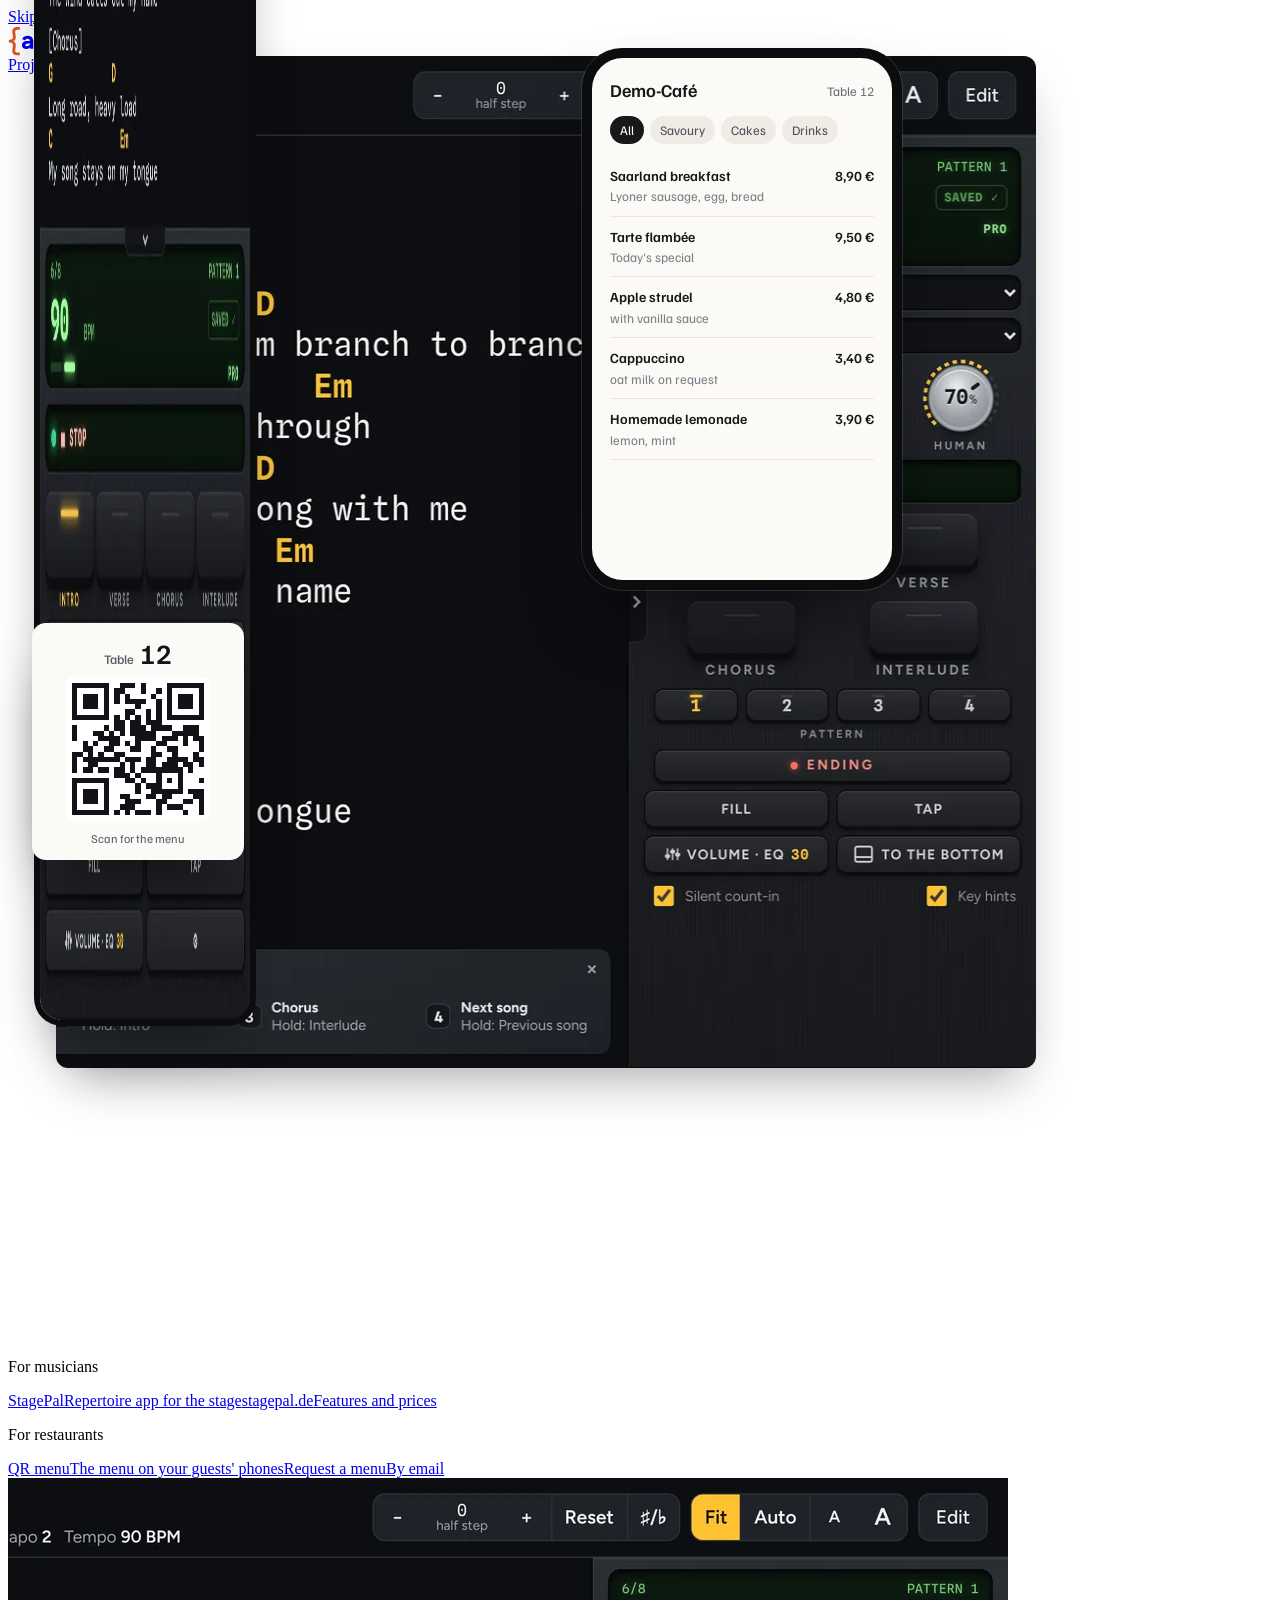
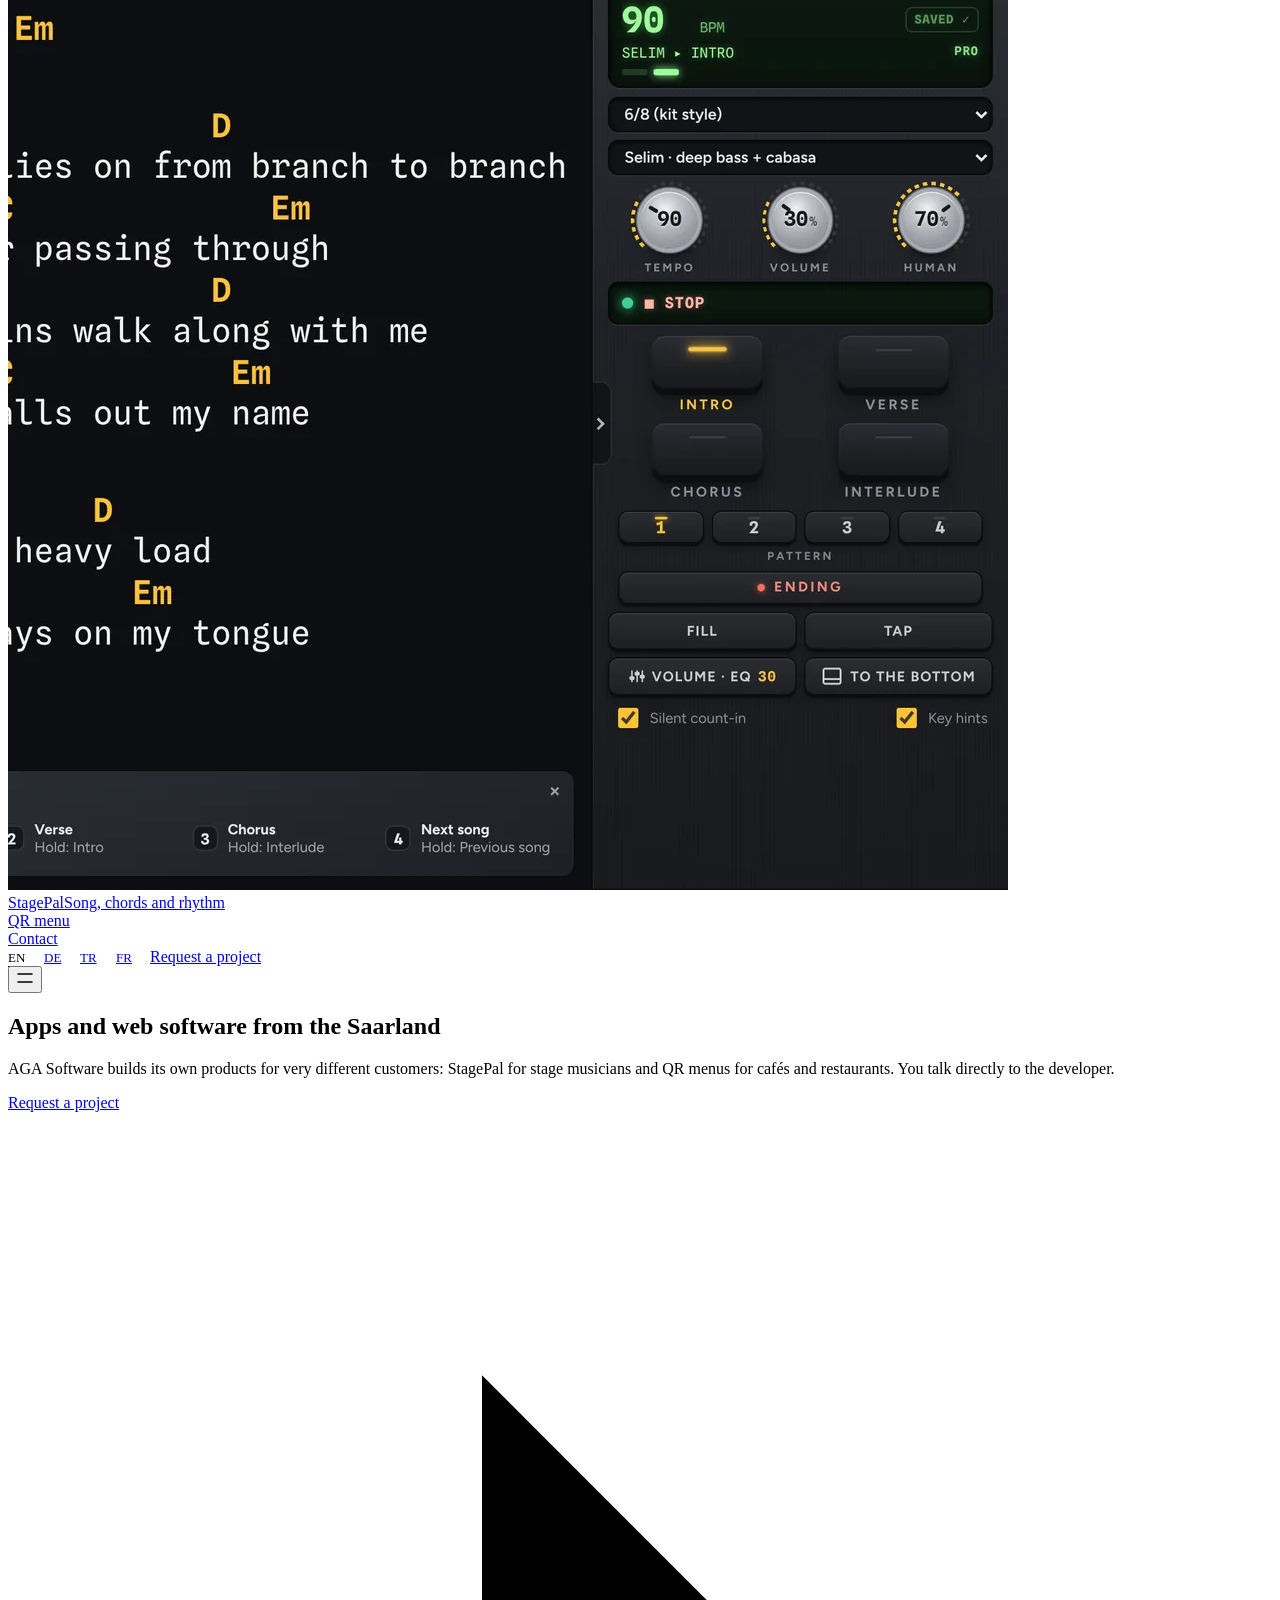
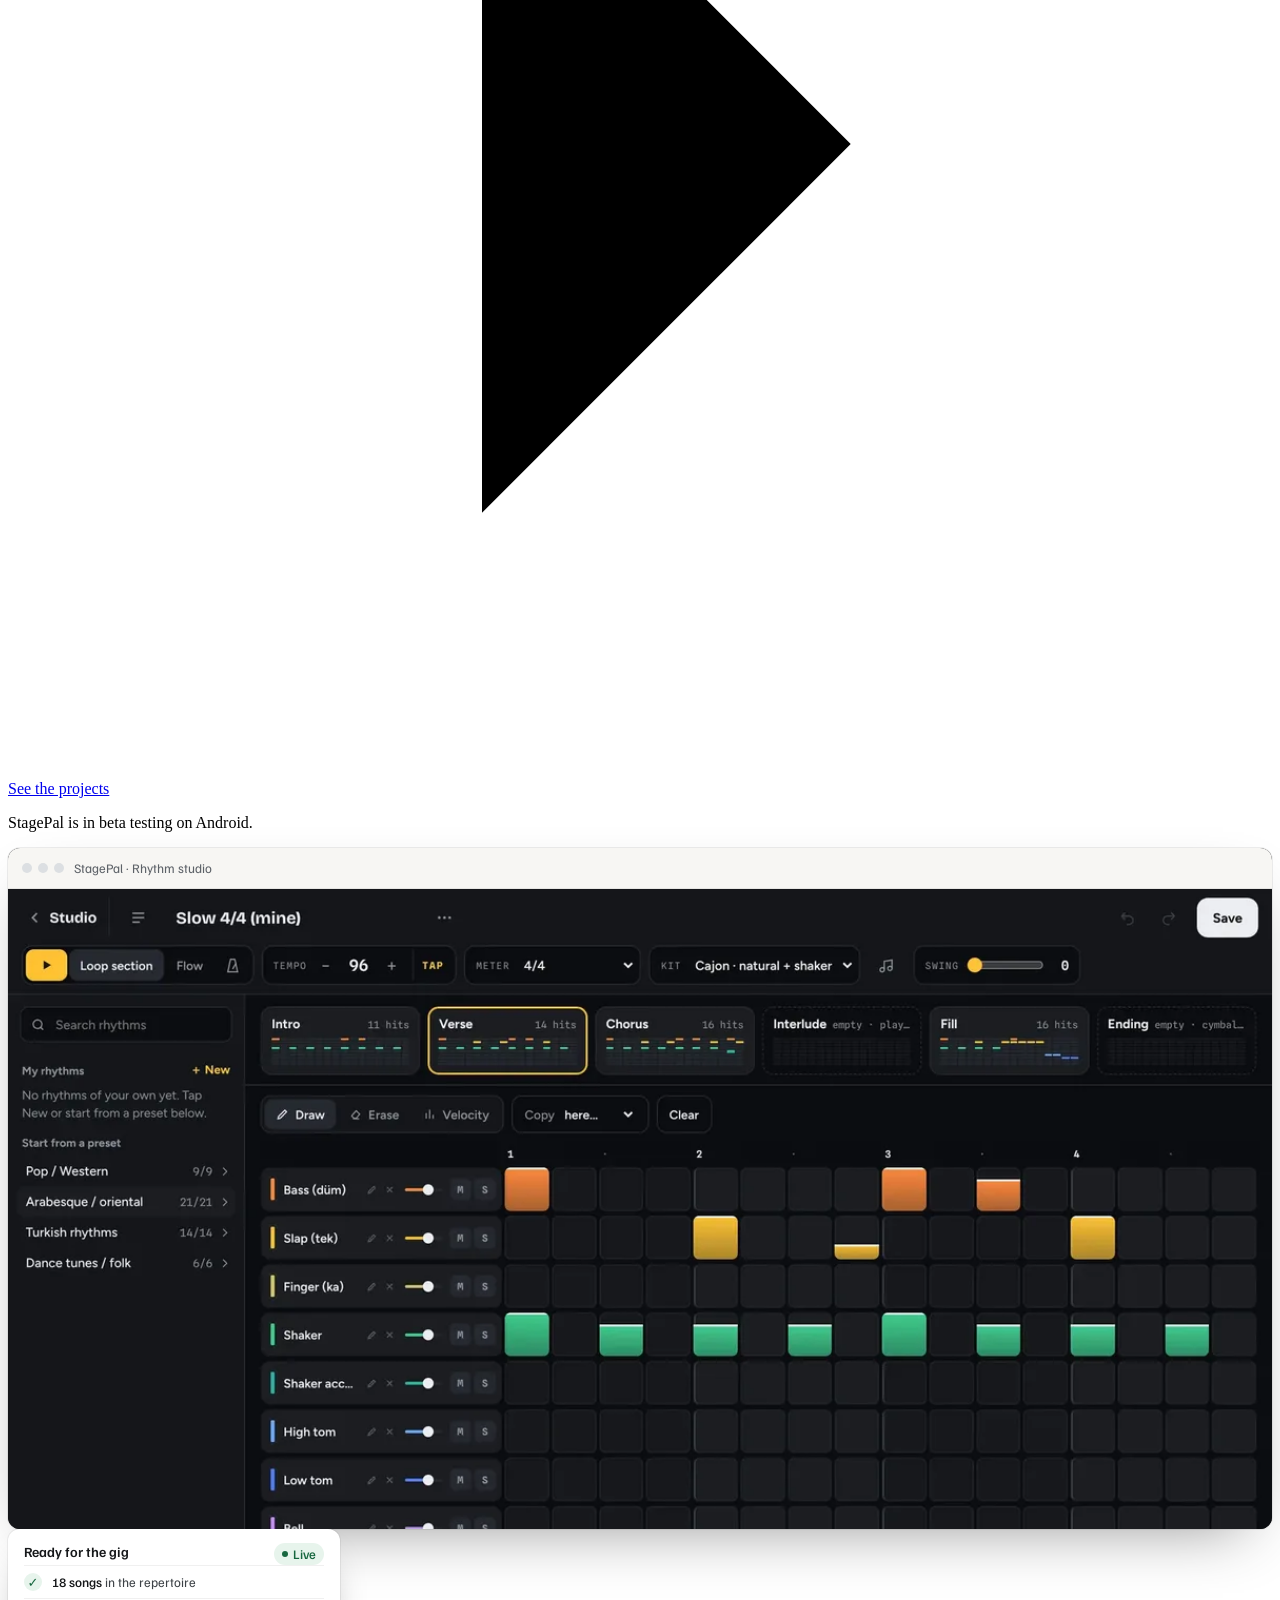
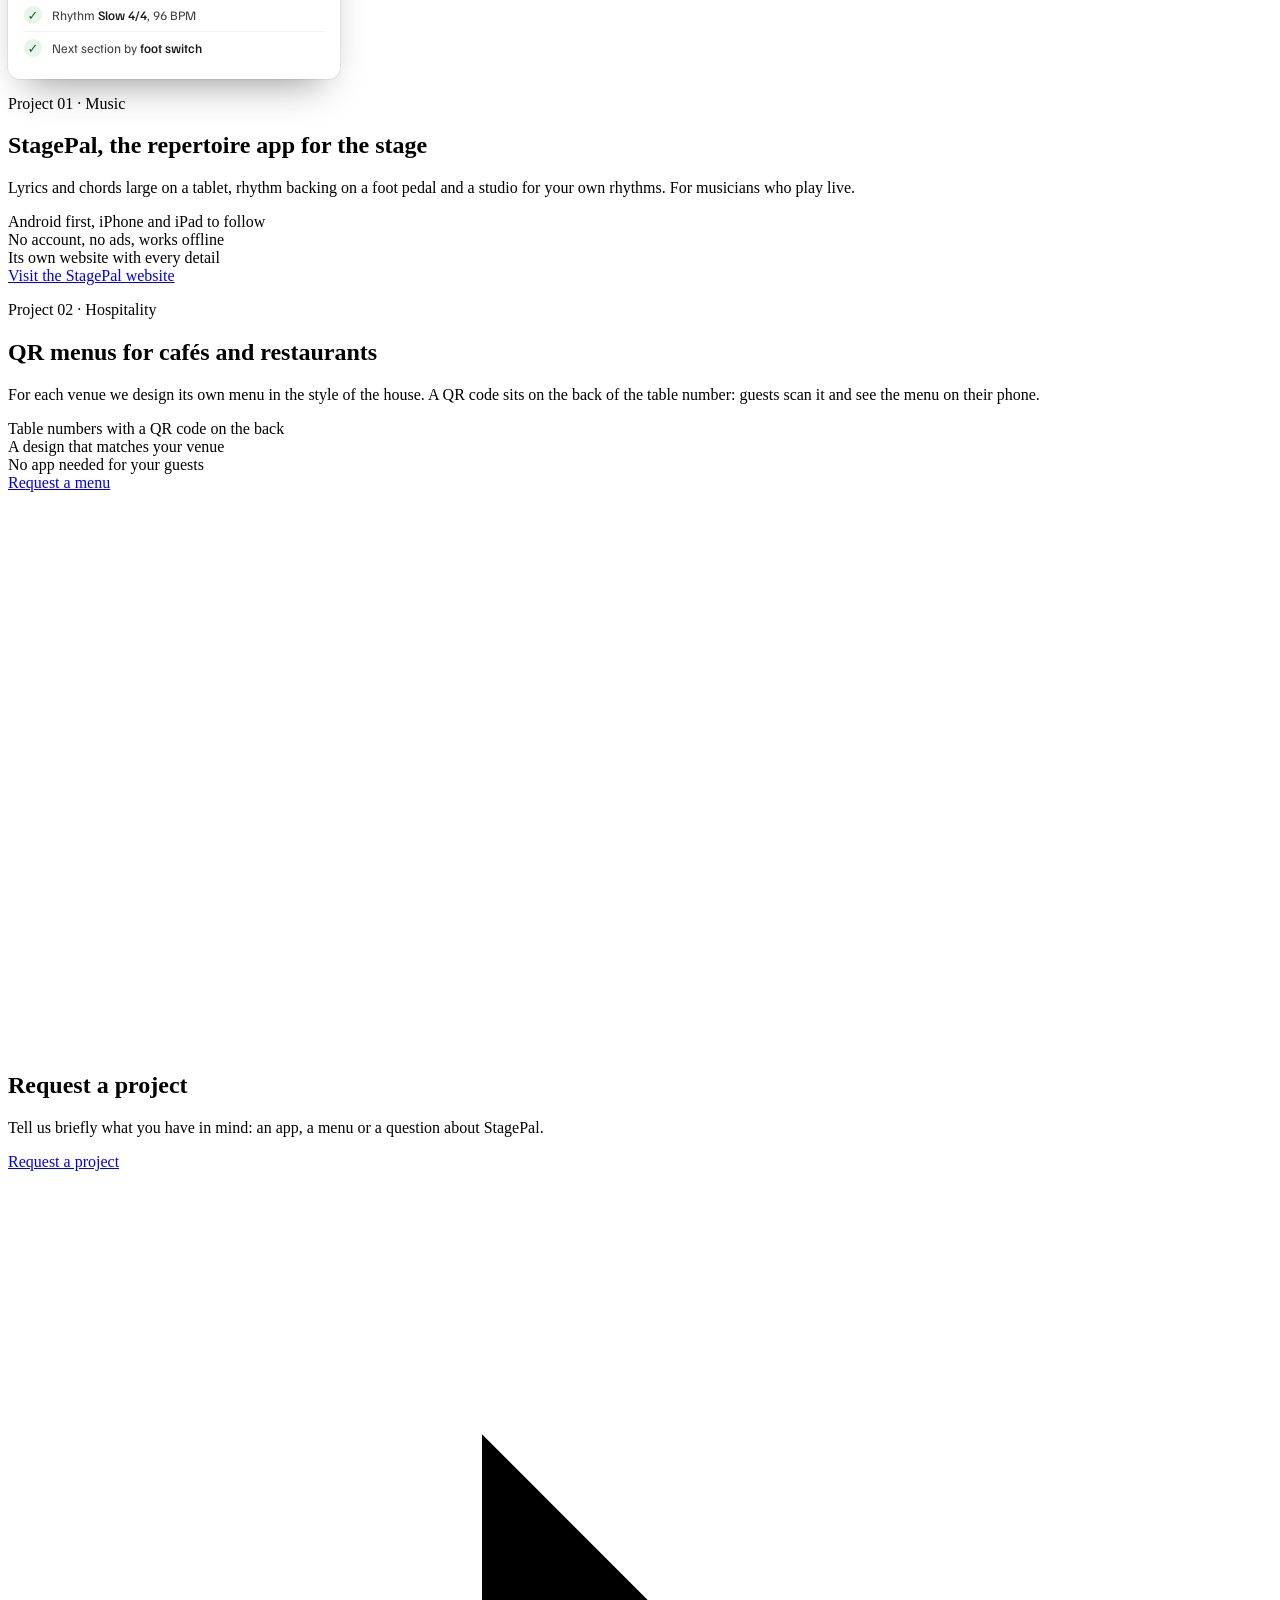
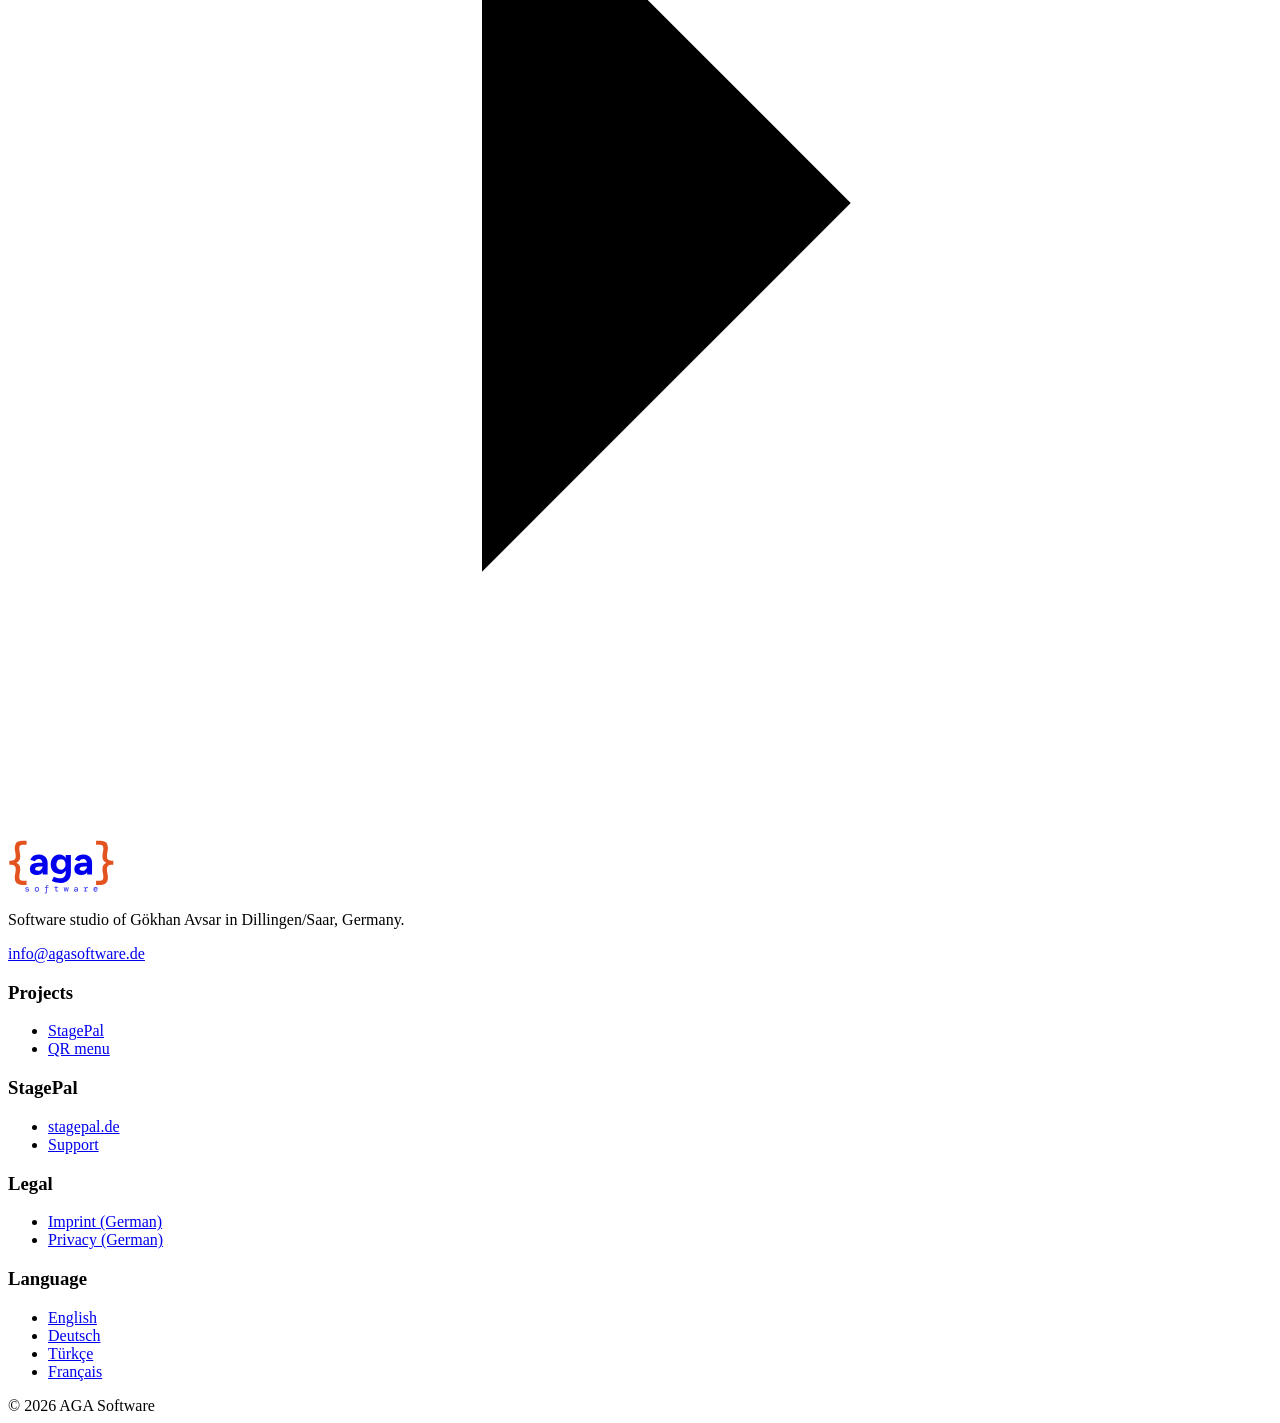
==== commit 9204be66: "QR-Speisekarte richtig beschrieben, Hero-Karte zu StagePal, Abschluss ohne Schriftzug Co-Authored-By" ====
--- a/index.html
+++ b/index.html
@@ -108,7 +108,7 @@
 /* the guest's view of a QR menu, drawn live on a phone */
 .qr-phonef { min-height: 560px; }
 @media (min-width: 640px) and (max-width: 1023px) { .qr-phonef { min-height: 460px; } }
-.qr-phone { position: absolute; left: 50%; top: 48px; transform: translateX(-50%); width: 300px; padding: 10px; border-radius: 40px; background: #0b0c0e; box-shadow: 0 0 0 1px rgb(255 255 255 / .12), 0 40px 80px -30px rgb(0 0 0 / .8); }
+.qr-phone { position: absolute; left: 58%; top: 48px; transform: translateX(-50%); width: 300px; padding: 10px; border-radius: 40px; background: #0b0c0e; box-shadow: 0 0 0 1px rgb(255 255 255 / .12), 0 40px 80px -30px rgb(0 0 0 / .8); }
 .qr-screen { border-radius: 31px; background: #fbfaf7; color: #16181a; padding: 22px 18px 120px; font: 400 14px/1.4 var(--font-text); }
 .qr-head { display: flex; justify-content: space-between; align-items: center; margin-bottom: 14px; }
 .qr-head b { font: 600 18px/1.2 var(--font-text); }
@@ -121,7 +121,14 @@
 .qr-item em { grid-row: 1; grid-column: 2; font-style: normal; font-variant-numeric: tabular-nums; font-weight: 600; }
 .qr-item.is-out b, .qr-item.is-out em { color: #a2a6ab; text-decoration: line-through; }
 .qr-item .qr-tag { grid-column: 2; justify-self: end; font-size: 12px; color: #a33a12; }
-@media (max-width: 639px) { .qr-phonef { min-height: 440px; } .qr-phone { width: 260px; top: 32px; } }
+/* the table number's back: the venue's QR code */
+.qr-table { position: absolute; left: 32px; bottom: 40px; z-index: 2; width: 180px; padding: 16px 16px 14px; border-radius: 14px; background: #fbfaf7; color: #111318; display: grid; gap: 10px; justify-items: center; box-shadow: 0 30px 60px -24px rgb(0 0 0 / .7); font-family: var(--font-text); }
+.qr-table__no { display: flex; align-items: baseline; gap: 6px; font: 600 28px/1 var(--font-text); }
+.qr-table__no small { font-size: 13px; font-weight: 500; color: #5b5f68; }
+.qr-table__code { width: 132px; padding: 6px; background: #fff; border-radius: 6px; } .qr-table__code svg { display: block; width: 100%; height: auto; }
+.qr-table__cta { font-size: 12px; color: #5b5f68; }
+@media (max-width: 1023px) { .qr-table { left: 20px; bottom: 24px; width: 150px; } .qr-table__code { width: 108px; } }
+@media (max-width: 639px) { .qr-phonef { min-height: 440px; } .qr-phone { width: 230px; top: 32px; left: 62%; } .qr-table { left: 12px; bottom: 20px; width: 128px; padding: 10px; gap: 6px; } .qr-table__no { font-size: 20px; } .qr-table__code { width: 92px; } }
 /* legal pages: one reading column */
 .legal-page .legal { padding: calc(var(--nav) + var(--s-9)) 0 var(--s-9); }
 .legal__body { max-width: 720px; }
@@ -158,7 +165,7 @@
 @media (max-width: 1023px) { .hero__art > .ly-piece--note { left: var(--s-4); bottom: var(--s-4); width: 270px; } }
 </style>
 </head><body>
-<!-- type: software · deal: hero collage, nav nav-mega, close close-word, footer footer-columns, rhythm dark-band, buttons pill, mark: the client's own logo; ground sky; palette: the client's own (brand); type familjen; effect none; moment iris-opens (#qr-menue) -->
+<!-- type: software · deal: hero collage, nav nav-mega, close close-type, footer footer-columns, rhythm dark-band, buttons pill, mark: the client's own logo; ground sky; palette: the client's own (brand); type familjen; effect none; moment iris-opens (#qr-menue) -->
 <!-- client slot: #qr-menue shows a drawn guest view until the client's own QR menu screens arrive -->
 <header class="nav">
   <div class="wrap nav__bar">
@@ -183,16 +190,16 @@
         <div class="btn-row"><a class="btn btn--primary" href="mailto:info@agasoftware.de?subject=Project%20request">Request a project<svg class="m-arrow" viewBox="0 0 12 12" aria-hidden="true"><path class="m-arrow__stem" d="M1 6h8"/><path class="m-arrow__head" d="M4.5 2.5 8 6l-3.5 3.5"/></svg></a><a class="btn btn--secondary" href="#stagepal">See the projects</a></div>
         <p class="hero__proof">StagePal is in beta testing on Android.</p>
       </div>
-      <div class="hero__art span-6 start-7" role="img" aria-label="StagePal's rhythm studio, next to a note that a QR menu has been updated">
+      <div class="hero__art span-6 start-7" role="img" aria-label="StagePal's rhythm studio with a rhythm open and the set for tonight">
         <div class="ly-piece ly-piece--main d-win" aria-hidden="true">
           <div class="d-win__bar"><span class="d-win__dots"><i></i><i></i><i></i></span><span>StagePal · Rhythm studio</span></div>
           <img class="d-win__shot" src="/img/studio_en.webp" alt="" fetchpriority="high" width="1600" height="1000" srcset="/img/studio_en-480.webp 480w, /img/studio_en-800.webp 800w, /img/studio_en-1200.webp 1200w, /img/studio_en.webp 1600w" sizes="(max-width: 639px) 480px, 1200px">
         </div>
         <div class="ly-piece ly-piece--note d-card" aria-hidden="true" data-ly-steps="700">
-          <div class="d-card__row"><h5>Menu updated</h5><span class="d-chip" data-step data-step-at="4">Live</span></div>
-          <div class="d-note__line" data-step><i>✓</i><span><b>Tarte flambée</b> as today's special</span></div>
-          <div class="d-note__line" data-step><i class="warn">!</i><span><b>Apple strudel</b> sold out</span></div>
-          <div class="d-note__line" data-step><i>✓</i><span>Same QR code, <b>no reprint</b></span></div>
+          <div class="d-card__row"><h5>Ready for the gig</h5><span class="d-chip" data-step data-step-at="4">Live</span></div>
+          <div class="d-note__line" data-step><i>✓</i><span><b>18 songs</b> in the repertoire</span></div>
+          <div class="d-note__line" data-step><i>✓</i><span>Rhythm <b>Slow 4/4</b>, 96 BPM</span></div>
+          <div class="d-note__line" data-step><i>✓</i><span>Next section by <b>foot switch</b></span></div>
         </div>
       </div>
     </div></div>
@@ -210,22 +217,19 @@
   <section class="section ground-inverse" id="qr-menue" aria-labelledby="qr-h" data-moment="iris-opens" data-moment-opts='{"from": "base"}'>
     <div class="wrap">
       <div class="grid grid--top">
-        <div class="span-5 stack-6"><p class="t-label muted">Project 02 · Hospitality</p><h2 id="qr-h">QR menus for cafés and restaurants</h2><p class="t-lead">Your guests scan the code on the table and read the menu on their own phone. You change prices, dishes and daily specials yourself; the printed code stays the same.</p><ul class="plain-facts"><li>No app needed for your guests</li><li>Changes show on every phone at once</li><li>Set up together with you</li></ul><a class="link" href="mailto:info@agasoftware.de?subject=QR%20menu">Request a menu</a></div>
-        <div class="frame frame--split qr-phonef span-6 start-7"><div class="stage stage--fade-b"><div class="qr-phone" role="img" aria-label="A café's menu on a guest's phone, with a daily special and a sold-out cake"><div class="qr-screen" aria-hidden="true">
-      <div class="qr-head"><b>Demo-Café</b><span>Table 4</span></div>
-      <div class="qr-tabs"><span class=is-on>All</span><span>Savoury</span><span>Cakes</span><span>Drinks</span></div><div class="qr-item"><b>Saarland breakfast</b><em>8,90 €</em><small>Lyoner sausage, egg, bread</small></div><div class="qr-item"><b>Tarte flambée</b><em>9,50 €</em><small>Today's special</small><span class=qr-tag>Today</span></div><div class="qr-item is-out"><b>Apple strudel</b><em>4,80 €</em><small>with vanilla sauce</small><span class=qr-tag>Sold out</span></div><div class="qr-item"><b>Cappuccino</b><em>3,40 €</em><small>oat milk on request</small></div><div class="qr-item"><b>Homemade lemonade</b><em>3,90 €</em><small>lemon, mint</small></div></div></div></div></div>
+        <div class="span-5 stack-6"><p class="t-label muted">Project 02 · Hospitality</p><h2 id="qr-h">QR menus for cafés and restaurants</h2><p class="t-lead">For each venue we design its own menu in the style of the house. A QR code sits on the back of the table number: guests scan it and see the menu on their phone.</p><ul class="plain-facts"><li>Table numbers with a QR code on the back</li><li>A design that matches your venue</li><li>No app needed for your guests</li></ul><a class="link" href="mailto:info@agasoftware.de?subject=QR%20menu">Request a menu</a></div>
+        <div class="frame frame--split qr-phonef span-6 start-7"><div class="stage stage--fade-b"><div class="qr-table" aria-hidden="true"><span class="qr-table__no"><small>Table</small>12</span><div class="qr-table__code"><svg viewBox="0 0 25 25" shape-rendering="crispEdges" aria-hidden="true"><path d="M0 0h1v1h-1zM1 0h1v1h-1zM2 0h1v1h-1zM3 0h1v1h-1zM4 0h1v1h-1zM5 0h1v1h-1zM6 0h1v1h-1zM9 0h1v1h-1zM10 0h1v1h-1zM11 0h1v1h-1zM13 0h1v1h-1zM18 0h1v1h-1zM19 0h1v1h-1zM20 0h1v1h-1zM21 0h1v1h-1zM22 0h1v1h-1zM23 0h1v1h-1zM24 0h1v1h-1zM0 1h1v1h-1zM6 1h1v1h-1zM8 1h1v1h-1zM9 1h1v1h-1zM13 1h1v1h-1zM16 1h1v1h-1zM18 1h1v1h-1zM24 1h1v1h-1zM0 2h1v1h-1zM2 2h1v1h-1zM3 2h1v1h-1zM4 2h1v1h-1zM6 2h1v1h-1zM8 2h1v1h-1zM10 2h1v1h-1zM15 2h1v1h-1zM18 2h1v1h-1zM20 2h1v1h-1zM21 2h1v1h-1zM22 2h1v1h-1zM24 2h1v1h-1zM0 3h1v1h-1zM2 3h1v1h-1zM3 3h1v1h-1zM4 3h1v1h-1zM6 3h1v1h-1zM8 3h1v1h-1zM10 3h1v1h-1zM11 3h1v1h-1zM12 3h1v1h-1zM13 3h1v1h-1zM16 3h1v1h-1zM18 3h1v1h-1zM20 3h1v1h-1zM21 3h1v1h-1zM22 3h1v1h-1zM24 3h1v1h-1zM0 4h1v1h-1zM2 4h1v1h-1zM3 4h1v1h-1zM4 4h1v1h-1zM6 4h1v1h-1zM12 4h1v1h-1zM16 4h1v1h-1zM18 4h1v1h-1zM20 4h1v1h-1zM21 4h1v1h-1zM22 4h1v1h-1zM24 4h1v1h-1zM0 5h1v1h-1zM6 5h1v1h-1zM10 5h1v1h-1zM11 5h1v1h-1zM14 5h1v1h-1zM16 5h1v1h-1zM18 5h1v1h-1zM24 5h1v1h-1zM0 6h1v1h-1zM1 6h1v1h-1zM2 6h1v1h-1zM3 6h1v1h-1zM4 6h1v1h-1zM5 6h1v1h-1zM6 6h1v1h-1zM8 6h1v1h-1zM10 6h1v1h-1zM12 6h1v1h-1zM14 6h1v1h-1zM16 6h1v1h-1zM18 6h1v1h-1zM19 6h1v1h-1zM20 6h1v1h-1zM21 6h1v1h-1zM22 6h1v1h-1zM23 6h1v1h-1zM24 6h1v1h-1zM8 7h1v1h-1zM9 7h1v1h-1zM11 7h1v1h-1zM12 7h1v1h-1zM14 7h1v1h-1zM15 7h1v1h-1zM16 7h1v1h-1zM0 8h1v1h-1zM6 8h1v1h-1zM8 8h1v1h-1zM9 8h1v1h-1zM11 8h1v1h-1zM12 8h1v1h-1zM13 8h1v1h-1zM15 8h1v1h-1zM16 8h1v1h-1zM17 8h1v1h-1zM18 8h1v1h-1zM21 8h1v1h-1zM22 8h1v1h-1zM23 8h1v1h-1zM0 9h1v1h-1zM4 9h1v1h-1zM5 9h1v1h-1zM7 9h1v1h-1zM9 9h1v1h-1zM11 9h1v1h-1zM12 9h1v1h-1zM13 9h1v1h-1zM14 9h1v1h-1zM15 9h1v1h-1zM19 9h1v1h-1zM20 9h1v1h-1zM21 9h1v1h-1zM22 9h1v1h-1zM23 9h1v1h-1zM0 10h1v1h-1zM5 10h1v1h-1zM6 10h1v1h-1zM7 10h1v1h-1zM8 10h1v1h-1zM12 10h1v1h-1zM13 10h1v1h-1zM14 10h1v1h-1zM15 10h1v1h-1zM17 10h1v1h-1zM18 10h1v1h-1zM19 10h1v1h-1zM21 10h1v1h-1zM23 10h1v1h-1zM24 10h1v1h-1zM2 11h1v1h-1zM4 11h1v1h-1zM7 11h1v1h-1zM8 11h1v1h-1zM10 11h1v1h-1zM12 11h1v1h-1zM16 11h1v1h-1zM17 11h1v1h-1zM21 11h1v1h-1zM24 11h1v1h-1zM2 12h1v1h-1zM3 12h1v1h-1zM6 12h1v1h-1zM7 12h1v1h-1zM11 12h1v1h-1zM12 12h1v1h-1zM15 12h1v1h-1zM18 12h1v1h-1zM19 12h1v1h-1zM24 12h1v1h-1zM0 13h1v1h-1zM1 13h1v1h-1zM3 13h1v1h-1zM5 13h1v1h-1zM8 13h1v1h-1zM9 13h1v1h-1zM15 13h1v1h-1zM16 13h1v1h-1zM19 13h1v1h-1zM23 13h1v1h-1zM0 14h1v1h-1zM2 14h1v1h-1zM3 14h1v1h-1zM4 14h1v1h-1zM5 14h1v1h-1zM6 14h1v1h-1zM7 14h1v1h-1zM8 14h1v1h-1zM10 14h1v1h-1zM11 14h1v1h-1zM12 14h1v1h-1zM14 14h1v1h-1zM15 14h1v1h-1zM18 14h1v1h-1zM19 14h1v1h-1zM20 14h1v1h-1zM21 14h1v1h-1zM23 14h1v1h-1zM24 14h1v1h-1zM0 15h1v1h-1zM3 15h1v1h-1zM4 15h1v1h-1zM9 15h1v1h-1zM11 15h1v1h-1zM14 15h1v1h-1zM15 15h1v1h-1zM17 15h1v1h-1zM18 15h1v1h-1zM19 15h1v1h-1zM21 15h1v1h-1zM22 15h1v1h-1zM24 15h1v1h-1zM0 16h1v1h-1zM2 16h1v1h-1zM3 16h1v1h-1zM5 16h1v1h-1zM6 16h1v1h-1zM8 16h1v1h-1zM9 16h1v1h-1zM11 16h1v1h-1zM13 16h1v1h-1zM14 16h1v1h-1zM15 16h1v1h-1zM16 16h1v1h-1zM17 16h1v1h-1zM18 16h1v1h-1zM19 16h1v1h-1zM20 16h1v1h-1zM22 16h1v1h-1zM8 17h1v1h-1zM9 17h1v1h-1zM10 17h1v1h-1zM12 17h1v1h-1zM16 17h1v1h-1zM20 17h1v1h-1zM0 18h1v1h-1zM1 18h1v1h-1zM2 18h1v1h-1zM3 18h1v1h-1zM4 18h1v1h-1zM5 18h1v1h-1zM6 18h1v1h-1zM10 18h1v1h-1zM11 18h1v1h-1zM13 18h1v1h-1zM16 18h1v1h-1zM18 18h1v1h-1zM20 18h1v1h-1zM24 18h1v1h-1zM0 19h1v1h-1zM6 19h1v1h-1zM12 19h1v1h-1zM14 19h1v1h-1zM15 19h1v1h-1zM16 19h1v1h-1zM20 19h1v1h-1zM0 20h1v1h-1zM2 20h1v1h-1zM3 20h1v1h-1zM4 20h1v1h-1zM6 20h1v1h-1zM12 20h1v1h-1zM15 20h1v1h-1zM16 20h1v1h-1zM17 20h1v1h-1zM18 20h1v1h-1zM19 20h1v1h-1zM20 20h1v1h-1zM22 20h1v1h-1zM23 20h1v1h-1zM24 20h1v1h-1zM0 21h1v1h-1zM2 21h1v1h-1zM3 21h1v1h-1zM4 21h1v1h-1zM6 21h1v1h-1zM9 21h1v1h-1zM10 21h1v1h-1zM14 21h1v1h-1zM15 21h1v1h-1zM17 21h1v1h-1zM18 21h1v1h-1zM23 21h1v1h-1zM24 21h1v1h-1zM0 22h1v1h-1zM2 22h1v1h-1zM3 22h1v1h-1zM4 22h1v1h-1zM6 22h1v1h-1zM10 22h1v1h-1zM11 22h1v1h-1zM12 22h1v1h-1zM16 22h1v1h-1zM17 22h1v1h-1zM21 22h1v1h-1zM22 22h1v1h-1zM24 22h1v1h-1zM0 23h1v1h-1zM6 23h1v1h-1zM9 23h1v1h-1zM10 23h1v1h-1zM11 23h1v1h-1zM16 23h1v1h-1zM18 23h1v1h-1zM19 23h1v1h-1zM20 23h1v1h-1zM24 23h1v1h-1zM0 24h1v1h-1zM1 24h1v1h-1zM2 24h1v1h-1zM3 24h1v1h-1zM4 24h1v1h-1zM5 24h1v1h-1zM6 24h1v1h-1zM8 24h1v1h-1zM10 24h1v1h-1zM12 24h1v1h-1zM13 24h1v1h-1zM14 24h1v1h-1zM16 24h1v1h-1zM21 24h1v1h-1zM24 24h1v1h-1z" fill="#111318"/></svg></div><span class="qr-table__cta">Scan for the menu</span></div><div class="qr-phone" role="img" aria-label="A table number with a QR code on its back, and a café's menu on a guest's phone"><div class="qr-screen" aria-hidden="true">
+      <div class="qr-head"><b>Demo-Café</b><span>Table 12</span></div>
+      <div class="qr-tabs"><span class=is-on>All</span><span>Savoury</span><span>Cakes</span><span>Drinks</span></div><div class="qr-item"><b>Saarland breakfast</b><em>8,90 €</em><small>Lyoner sausage, egg, bread</small></div><div class="qr-item"><b>Tarte flambée</b><em>9,50 €</em><small>Today's special</small></div><div class="qr-item"><b>Apple strudel</b><em>4,80 €</em><small>with vanilla sauce</small></div><div class="qr-item"><b>Cappuccino</b><em>3,40 €</em><small>oat milk on request</small></div><div class="qr-item"><b>Homemade lemonade</b><em>3,90 €</em><small>lemon, mint</small></div></div></div></div></div>
       </div>
     </div>
   </section>
 </main>
 <footer class="footer closing" id="contact" aria-labelledby="close-h">
   <div class="wrap">
-    <div class="closing__cta close--word">
-      <div class="section-head--split">
-        <div><h2 id="close-h">Request a project</h2><p class="t-lead">Tell us briefly what you have in mind: an app, a menu or a question about StagePal.</p></div>
-        <a class="btn btn--primary" href="mailto:info@agasoftware.de?subject=Project%20request">Request a project<svg class="m-arrow" viewBox="0 0 12 12" aria-hidden="true"><path class="m-arrow__stem" d="M1 6h8"/><path class="m-arrow__head" d="M4.5 2.5 8 6l-3.5 3.5"/></svg></a>
-      </div>
-      <p class="close__word" aria-hidden="true">aga</p>
+    <div class="closing__cta close--type">
+      <div class="section-head"><h2 id="close-h">Request a project</h2><p>Tell us briefly what you have in mind: an app, a menu or a question about StagePal.</p></div>
+      <a class="btn btn--primary btn--xl btn--wide" href="mailto:info@agasoftware.de?subject=Project%20request">Request a project<svg class="m-arrow" viewBox="0 0 12 12" aria-hidden="true"><path class="m-arrow__stem" d="M1 6h8"/><path class="m-arrow__head" d="M4.5 2.5 8 6l-3.5 3.5"/></svg></a>
     </div>
     <div class="closing__links">
       <div class="grid">
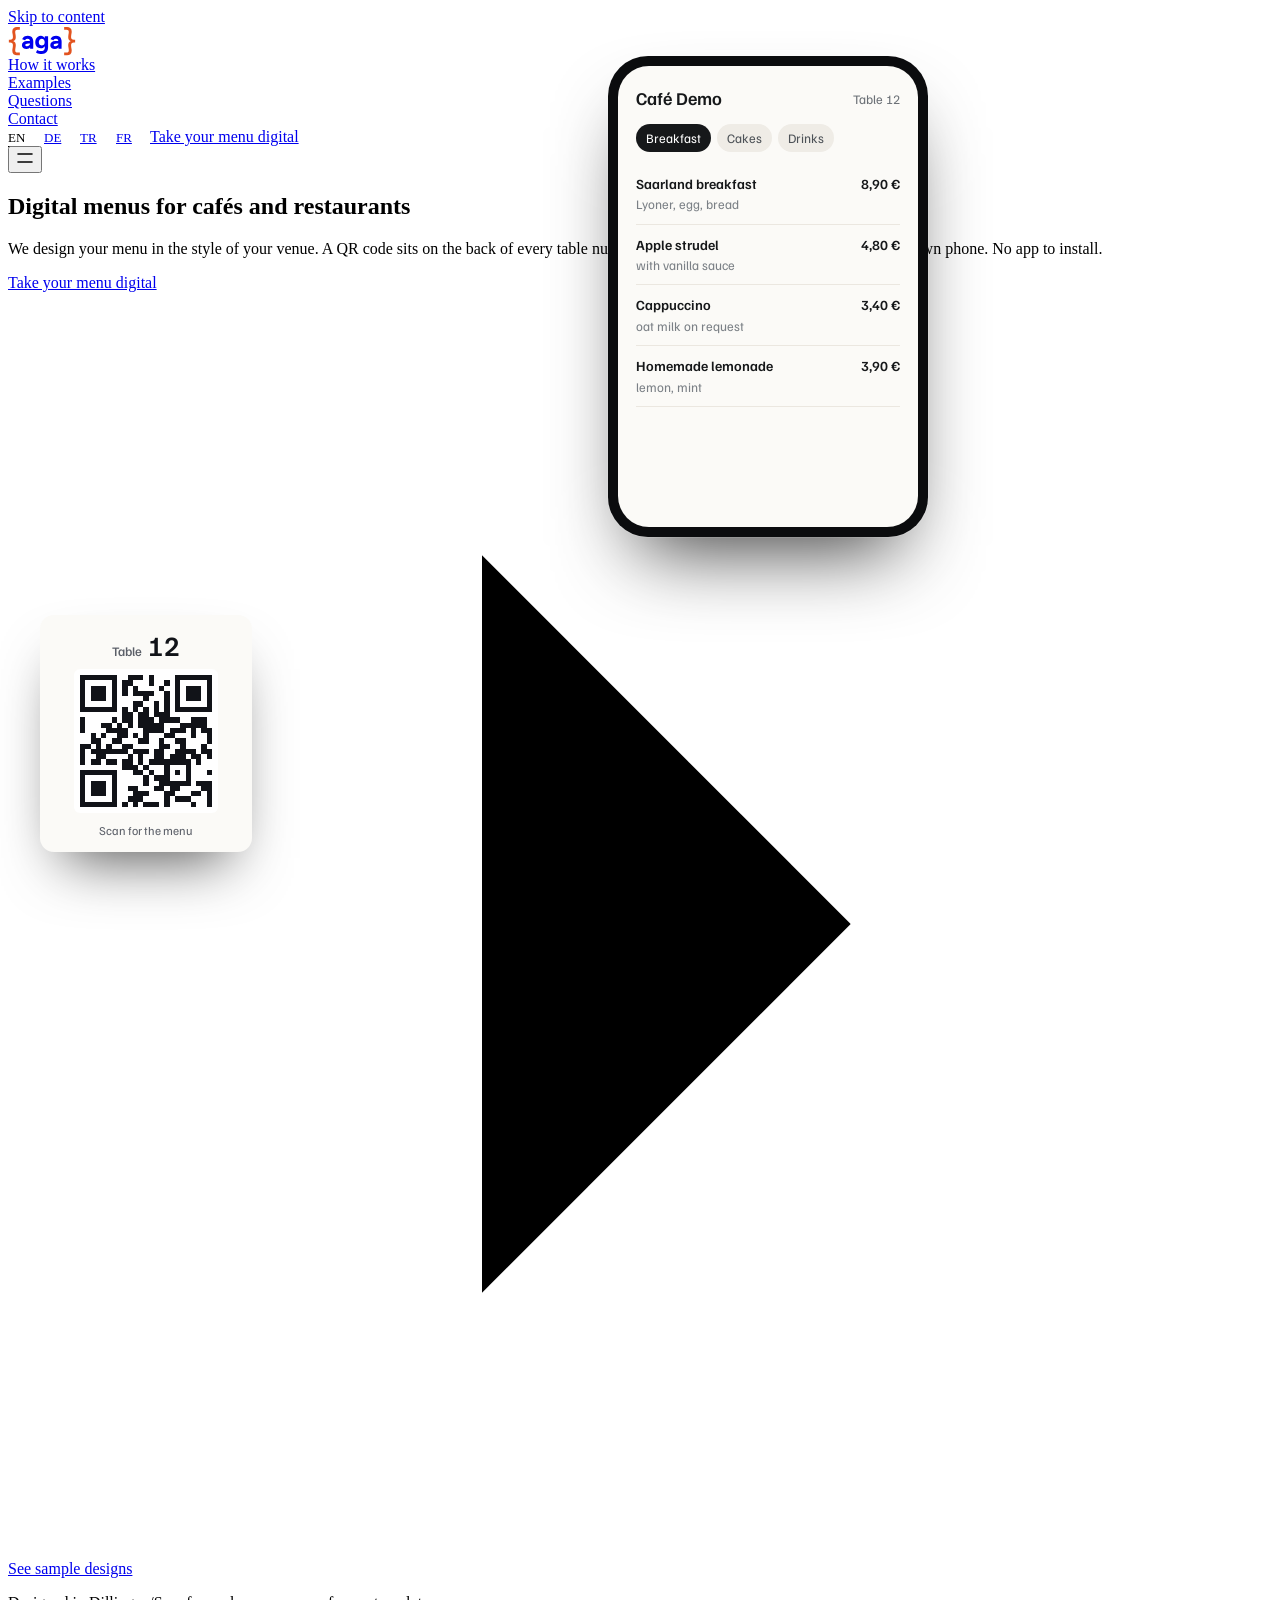
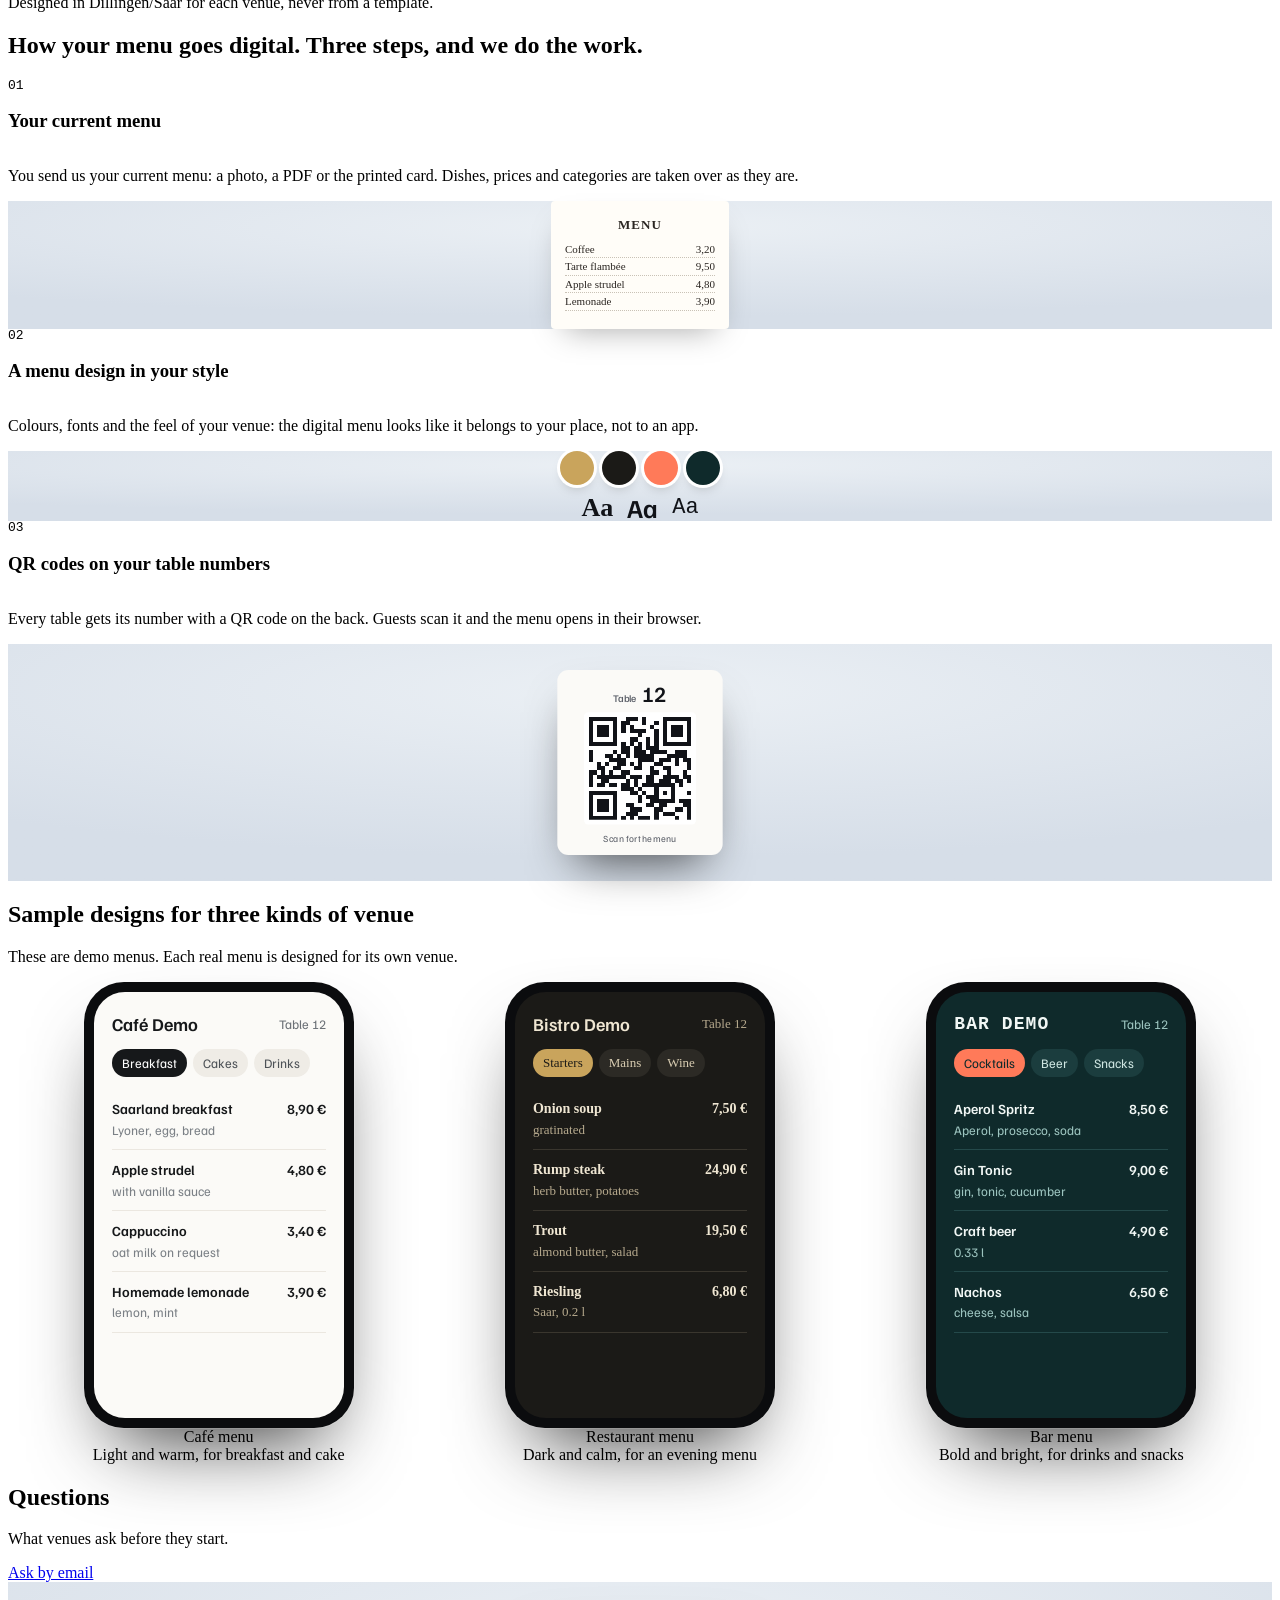
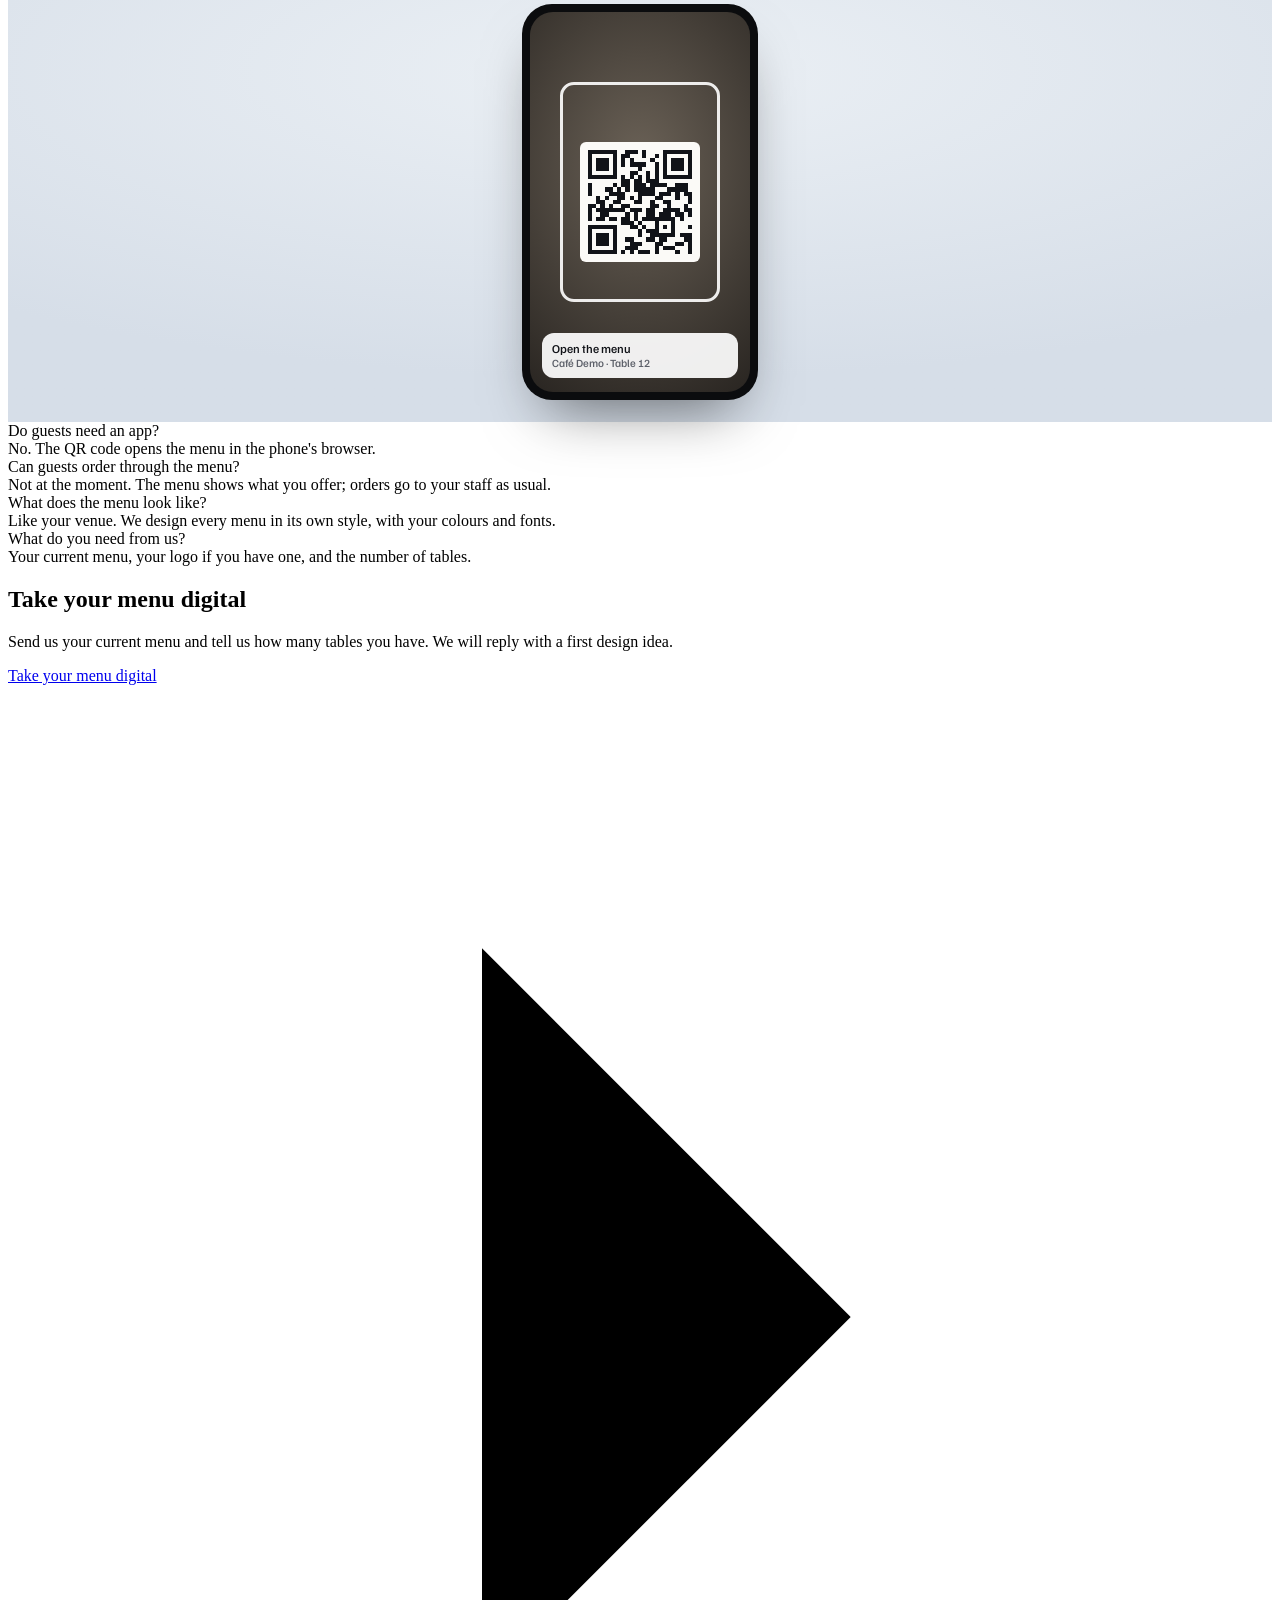
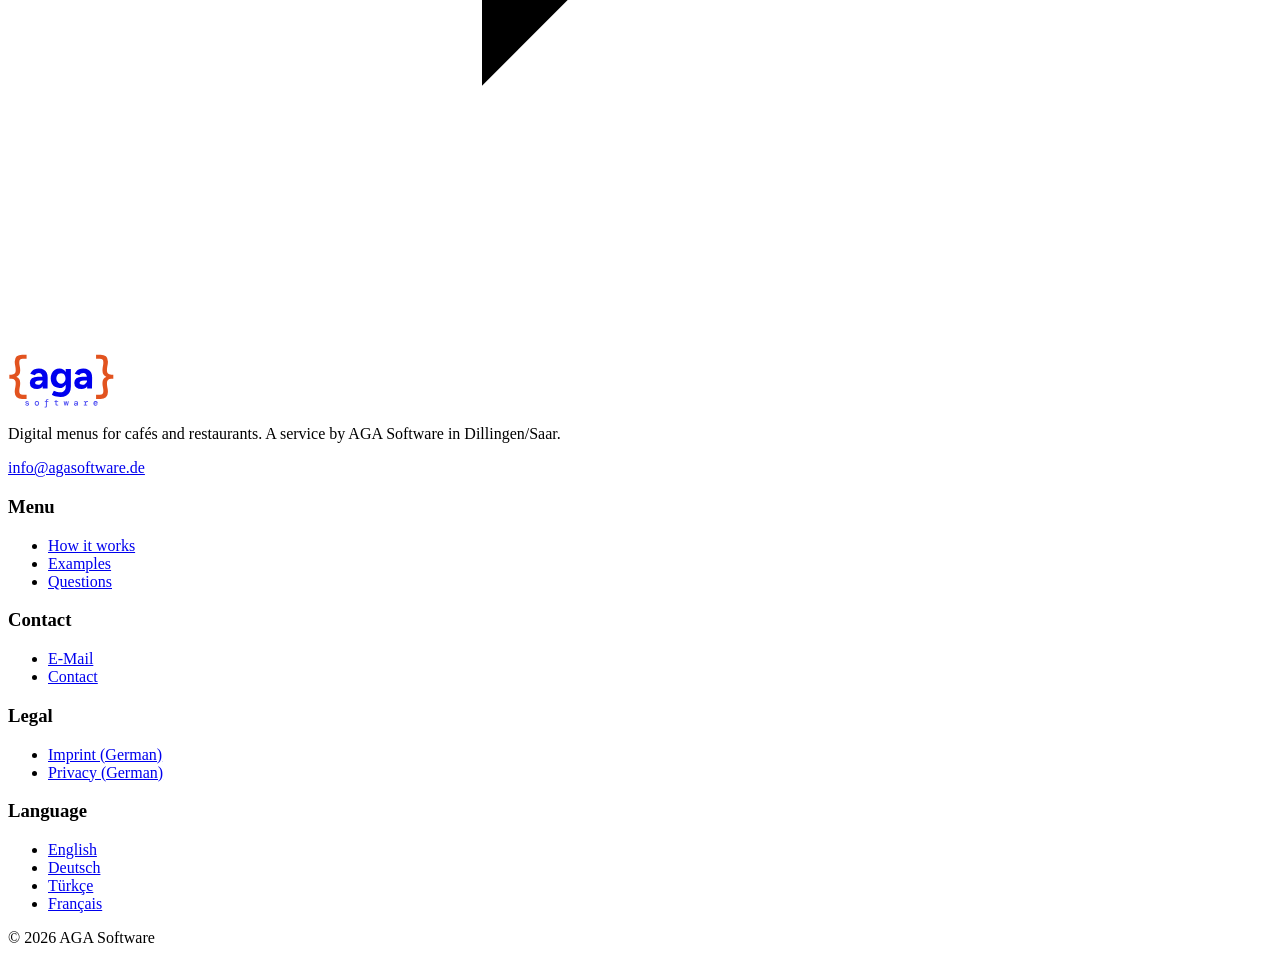
==== commit a7fe223d: "agasoftware.de: nur noch digitale QR-Speisekarten; StagePal getrennt Co-Authored-By: Claude Opus 5.5" ====
--- a/index.html
+++ b/index.html
@@ -3,11 +3,11 @@
 <head>
 <meta charset="utf-8">
 <meta name="viewport" content="width=device-width, initial-scale=1, viewport-fit=cover">
-<title>AGA Software: apps and web software from the Saarland, Germany</title>
-<meta name="description" content="AGA Software builds its own products: StagePal, the repertoire app for stage musicians, and QR menus for cafés and restaurants.">
+<title>AGA Software: digital QR menus for cafés and restaurants</title>
+<meta name="description" content="We design your menu in your venue&#x27;s own style. Guests scan the QR code on the back of the table number and read the menu on their phone.">
 <meta property="og:type" content="website">
-<meta property="og:title" content="AGA Software: apps and web software from the Saarland, Germany">
-<meta property="og:description" content="AGA Software builds its own products: StagePal, the repertoire app for stage musicians, and QR menus for cafés and restaurants.">
+<meta property="og:title" content="AGA Software: digital QR menus for cafés and restaurants">
+<meta property="og:description" content="We design your menu in your venue&#x27;s own style. Guests scan the QR code on the back of the table number and read the menu on their phone.">
 <meta property="og:image" content="https://agasoftware.de/share.jpg">
 <meta name="twitter:card" content="summary_large_image">
 <link rel="icon" href="/favicon.svg" type="image/svg+xml">
@@ -100,7 +100,7 @@
 .hero__art .d-win__body { min-height: 680px; }
 .d-chip--new { background: #fde7dd; color: #a33a12; }
 @media (max-width: 639px) { .d-win .d-row:nth-child(n+3) { display: none; } .d-win .d-row { grid-template-columns: 36px minmax(0, 1fr) 64px; } .d-win .d-row .d-chip { display: none; } }
-/* the StagePal split: the app's own screen cut by the frame's right and bottom */
+/* (unused) */
 .aga-shot { position: absolute; left: var(--ax); top: var(--ay); width: 980px; max-width: none; border-radius: 12px; box-shadow: 0 24px 48px -16px rgb(0 0 0 / .35); }
 @media (max-width: 639px) { .aga-shot { width: 620px; left: 24px; top: 24px; } }
 .plain-facts { list-style: none; margin-bottom: 0; padding: 0; display: grid; gap: var(--s-2); }
@@ -138,11 +138,14 @@
 .legal__body a { color: var(--ink); text-decoration: underline; text-underline-offset: 3px; }
 @media (max-width: 400px) { .nav .nav__actions { display: none !important; } .nav .nav__toggle { margin-left: auto !important; } }
 
-/* hero window: StagePal's rhythm studio, the app's own screen */
+/* hero window */
+.dev-img { display: block; width: 100%; height: 100%; object-fit: contain; object-position: center; }
+.hero__art .aga-hero-dev { position: absolute; inset: 28px; width: calc(100% - 56px); height: calc(100% - 56px); }
+.aga-devf { aspect-ratio: 3 / 2; padding: 20px; display: grid; place-items: center; background: radial-gradient(70% 60% at 50% 40%, var(--ground-surface, #e6ecf2), var(--surface)); }
 .d-win__shot { display: block; width: 100%; height: 640px; object-fit: cover; object-position: 0 0; }
 .hero__art .d-win { background: #101114; }
 .hero__art .d-win .d-win__bar { background: #f7f6f3; }
-/* the StagePal split: the tablet screen cut by the frame, the phone over its lower left */
+/* device frame */
 .aga-phone { position: absolute; left: 40px; bottom: -120px; width: 210px; border-radius: 22px; box-shadow: 0 0 0 6px #0b0c0e, 0 30px 60px -20px rgb(0 0 0 / .55); }
 @media (max-width: 1023px) { .aga-phone { width: 170px; left: 24px; bottom: -140px; } }
 @media (max-width: 639px) { .aga-phone { width: 130px; left: 16px; bottom: -110px; } }
@@ -163,21 +166,61 @@
 .d-note__line b { font-weight: 500; color: #16181a; }
 .hero__proof { font-size: var(--t-small); color: var(--muted); }
 @media (max-width: 1023px) { .hero__art > .ly-piece--note { left: var(--s-4); bottom: var(--s-4); width: 270px; } }
+
+/* the hero art: a guest's phone with the menu, and the table number with the QR code on its back */
+.hero__art .qr-phone { left: 60%; top: 56px; }
+.hero__art .qr-table { left: 40px; bottom: 48px; }
+/* how it works: three cards, each with a small drawn visual */
+.how { margin-top: var(--s-8); }
+.how .card { display: grid; gap: var(--s-3); align-content: start; }
+.how .panel { --p-h: 220px; position: relative; display: grid; place-items: center; background: radial-gradient(80% 70% at 50% 20%, color-mix(in oklab, var(--ground-surface, #e6ecf2) 80%, white), var(--ground-bg, #d6dee8)); }
+.how__n { font: 500 13px/1 var(--font-mono); color: var(--muted); }
+.paper { width: 150px; padding: 14px 14px 18px; background: #fffdf8; border-radius: 4px; box-shadow: 0 14px 30px -14px rgb(0 0 0 / .35); font: 400 11px/1.5 Georgia, serif; color: #2b2622; }
+.paper b { display: block; font-size: 13px; margin-bottom: 6px; text-align: center; letter-spacing: .08em; }
+.paper i { display: flex; justify-content: space-between; font-style: normal; border-bottom: 1px dotted #c9c2b6; }
+.swatches { display: grid; gap: 10px; justify-items: center; }
+.swatches > div { display: flex; gap: 8px; } .swatches span { width: 34px; height: 34px; border-radius: 50%; box-shadow: 0 0 0 3px #fff, 0 6px 14px -6px rgb(0 0 0 / .4); }
+.swatches em { font-style: normal; display: flex; gap: 14px; color: #111318; } .swatches em b { font: 600 26px/1 Georgia, serif; } .swatches em u { font: 600 26px/1 var(--font-text); text-decoration: none; } .swatches em s { font: 500 22px/1.2 var(--font-mono); text-decoration: none; }
+.how .qr-table { position: static; transform: scale(.78); }
+@media (max-width: 1023px) { .how > .card { grid-column: 1 / -1; } .how .card { grid-template-columns: minmax(0, 5fr) minmax(0, 7fr); column-gap: var(--s-6); } .how .panel { grid-column: 2; grid-row: 1 / 4; --p-h: 200px; } }
+@media (max-width: 639px) { .how { gap: var(--s-5); margin-top: var(--s-6); } .how .card { grid-template-columns: minmax(0, 1fr) 132px; column-gap: var(--s-4); } .how .panel { --p-h: 132px; transform: none; overflow: hidden; } .how .panel > * { transform: scale(.55); } }
+/* sample designs: three venue styles on three phones */
+.samples { display: grid; grid-template-columns: repeat(3, minmax(0, 1fr)); gap: var(--s-6); margin-top: var(--s-8); }
+.sample { display: grid; gap: var(--s-3); justify-items: center; text-align: center; }
+.sample .qr-phone { position: relative; left: auto; top: auto; transform: none; width: 100%; max-width: 280px; }
+.sample .qr-screen { padding-bottom: 24px; min-height: 380px; text-align: left; }
+.sample .qr-phone { max-width: 250px; }
+.sample h3 { font: 500 var(--t-card)/1.3 var(--font-text); margin: var(--s-3) 0 0; } .sample p { color: var(--muted); margin: 0; font-size: var(--t-small); }
+.qr-screen.is-bistro { background: #1b1a17; color: #efe6d2; font-family: Georgia, "Times New Roman", serif; }
+.qr-screen.is-bistro .qr-head span, .qr-screen.is-bistro .qr-item small { color: #b7aa8e; } .qr-screen.is-bistro .qr-item { border-color: #3a362e; }
+.qr-screen.is-bistro .qr-tabs span { background: #2c2a25; color: #d9cdb2; } .qr-screen.is-bistro .qr-tabs span.is-on { background: #c9a45c; color: #1b1a17; }
+.qr-screen.is-bar { background: #0f2a2b; color: #f1f7f5; } .qr-screen.is-bar .qr-head b { font-family: var(--font-mono); text-transform: uppercase; letter-spacing: .06em; }
+.qr-screen.is-bar .qr-head span, .qr-screen.is-bar .qr-item small { color: #9cc4bf; } .qr-screen.is-bar .qr-item { border-color: #24494a; }
+.qr-screen.is-bar .qr-tabs span { background: #1b3d3e; color: #cfe6e2; } .qr-screen.is-bar .qr-tabs span.is-on { background: #ff7a59; color: #0f2a2b; }
+@media (max-width: 1023px) { .samples { grid-template-columns: repeat(3, minmax(0, 1fr)); gap: var(--s-4); } .sample .qr-screen { min-height: 400px; font-size: 12px; padding: 16px 12px 20px; } .sample .qr-head b { font-size: 15px; } }
+@media (max-width: 639px) { .samples { grid-template-columns: minmax(0, 1fr); gap: var(--s-7); margin-top: var(--s-6); } .sample .qr-phone { max-width: 210px; } .sample .qr-screen { min-height: 250px; padding-bottom: 14px; } .sample p { display: none; } .samples { gap: var(--s-6); } .sample:nth-child(3) { display: none; } .hero__art .qr-table { display: none; } .hero__art .qr-phone { left: 50%; } }
+.closing__cta .btn--xl { white-space: normal; text-align: left; }
+/* questions: the guest's camera finding the code */
+.scanf { position: relative; height: 440px; margin-top: var(--s-6); display: grid; place-items: center; background: radial-gradient(80% 70% at 50% 20%, color-mix(in oklab, var(--ground-surface, #e6ecf2) 80%, white), var(--ground-bg, #d6dee8)); }
+.scan { width: 220px; padding: 8px; border-radius: 30px; background: #0b0c0e; box-shadow: 0 30px 60px -24px rgb(0 0 0 / .55); }
+.scan__view { position: relative; height: 380px; border-radius: 23px; overflow: hidden; display: grid; place-items: center; background: radial-gradient(90% 70% at 50% 40%, #6b6257, #2a2622); }
+.scan__code { width: 104px; padding: 8px; background: #fbfaf7; border-radius: 6px; } .scan__code svg { display: block; width: 100%; height: auto; }
+.scan__view::before { content: ""; position: absolute; inset: 70px 30px 90px; border: 3px solid #fff; border-radius: 14px; opacity: .9; }
+.scan__pill { position: absolute; left: 12px; right: 12px; bottom: 14px; padding: 8px 10px; border-radius: 12px; background: rgb(255 255 255 / .92); color: #111318; font: 500 12px/1.3 var(--font-text); text-align: left; }
+.scan__pill small { display: block; color: #5b5f68; font-size: 11px; }
+@media (max-width: 639px) { .scanf { height: 300px; } }
+/* questions */
+.faq__item h3 { font: 500 var(--t-card)/1.3 var(--font-text); margin: 0 0 var(--s-2); } .faq__item { padding: var(--s-5) 0; border-top: 1px solid var(--line); } .faq__item p { margin: 0; color: var(--muted); }
 </style>
 </head><body>
-<!-- type: software · deal: hero collage, nav nav-mega, close close-type, footer footer-columns, rhythm dark-band, buttons pill, mark: the client's own logo; ground sky; palette: the client's own (brand); type familjen; effect none; moment iris-opens (#qr-menue) -->
-<!-- client slot: #qr-menue shows a drawn guest view until the client's own QR menu screens arrive -->
+<!-- type: software · deal: hero collage, nav nav-mega (kept to plain links: four items), close close-type, footer footer-columns, rhythm dark-band, buttons pill, mark: the client's own logo; ground sky; palette: the client's own (brand); type familjen; effect none; moment iris-opens (#examples) -->
+<!-- client slot: #examples shows demo menus until the client's own menu designs arrive -->
 <header class="nav">
   <div class="wrap nav__bar">
     <a class="skip-link" href="#top">Skip to content</a>
     <a class="nav__logo" href="/#top" aria-label="AGA Software"><svg class="aga-mark" viewBox="56 4 408 180" width="68" height="30" aria-hidden="true"><path d="M109.78499999999997 179.45Q97.03499999999997 179.45 89.38499999999996 172.82Q81.73499999999997 166.19 81.73499999999997 152.93Q81.73499999999997 146.47 82.66999999999996 141.37Q83.60499999999996 136.27 84.53999999999996 130.83Q85.47499999999997 125.39 85.47499999999997 118.25Q85.47499999999997 111.62 81.64999999999996 107.2Q77.82499999999996 102.78 68.81499999999997 102.78H61.164999999999964V86.8H68.81499999999997Q77.82499999999996 86.8 81.64999999999996 82.38Q85.47499999999997 77.96 85.47499999999997 71.33Q85.47499999999997 64.02 84.53999999999996 58.66499999999999Q83.60499999999996 53.30999999999999 82.66999999999996 48.12499999999999Q81.73499999999997 42.94 81.73499999999997 36.47999999999999Q81.73499999999997 23.389999999999986 89.38499999999996 16.75999999999999Q97.03499999999997 10.129999999999995 109.78499999999997 10.129999999999995H127.12499999999997V25.939999999999998H112.50499999999997Q105.87499999999997 25.939999999999998 102.55999999999997 28.999999999999993Q99.24499999999998 32.05999999999999 99.24499999999998 39.02999999999999Q99.24499999999998 44.639999999999986 100.09499999999997 49.39999999999999Q100.94499999999996 54.16 101.79499999999996 59.26Q102.64499999999997 64.36 102.64499999999997 71.16Q102.64499999999997 80.17 98.81999999999996 86.205Q94.99499999999998 92.24 88.53499999999997 94.28V95.3Q94.99499999999998 97.34 98.81999999999996 103.375Q102.64499999999997 109.41 102.64499999999997 118.42Q102.64499999999997 125.22 101.79499999999996 130.32Q100.94499999999996 135.42 100.09499999999997 140.095Q99.24499999999998 144.77 99.24499999999998 150.55Q99.24499999999998 157.35 102.55999999999997 160.495Q105.87499999999997 163.64 112.50499999999997 163.64H127.12499999999997V179.45ZM392.87499999999994 179.45V163.64H407.4949999999999Q414.12499999999994 163.64 417.43999999999994 160.495Q420.75499999999994 157.35 420.75499999999994 150.55Q420.75499999999994 144.77 419.905 140.095Q419.05499999999995 135.42 418.2049999999999 130.32Q417.3549999999999 125.22 417.3549999999999 118.42Q417.3549999999999 109.41 421.26499999999993 103.375Q425.17499999999995 97.34 431.4649999999999 95.3V94.28Q425.17499999999995 92.24 421.26499999999993 86.205Q417.3549999999999 80.17 417.3549999999999 71.16Q417.3549999999999 64.36 418.2049999999999 59.26Q419.05499999999995 54.16 419.905 49.39999999999999Q420.75499999999994 44.639999999999986 420.75499999999994 39.02999999999999Q420.75499999999994 32.05999999999999 417.43999999999994 28.999999999999993Q414.12499999999994 25.939999999999998 407.4949999999999 25.939999999999998H392.87499999999994V10.129999999999995H410.2149999999999Q422.9649999999999 10.129999999999995 430.6149999999999 16.75999999999999Q438.26499999999993 23.389999999999986 438.26499999999993 36.47999999999999Q438.26499999999993 42.94 437.3299999999999 48.12499999999999Q436.3949999999999 53.30999999999999 435.4599999999999 58.66499999999999Q434.5249999999999 64.02 434.5249999999999 71.33Q434.5249999999999 77.96 438.3499999999999 82.38Q442.17499999999995 86.8 451.18499999999995 86.8H458.8349999999999V102.78H451.18499999999995Q442.17499999999995 102.78 438.3499999999999 107.2Q434.5249999999999 111.62 434.5249999999999 118.25Q434.5249999999999 125.39 435.4599999999999 130.83Q436.3949999999999 136.27 437.3299999999999 141.37Q438.26499999999993 146.47 438.26499999999993 152.93Q438.26499999999993 166.19 430.6149999999999 172.82Q422.9649999999999 179.45 410.2149999999999 179.45Z" fill="#E2531F"/><path d="M167.82499999999996 141.8Q154.32499999999996 141.8 146.89999999999998 135.8Q139.47499999999997 129.8 139.47499999999997 118.85Q139.47499999999997 106.85 147.49999999999997 100.775Q155.52499999999998 94.7 170.07499999999996 94.7H187.77499999999998Q186.72499999999997 87.80000000000001 183.42499999999995 84.125Q180.12499999999997 80.45 173.97499999999997 80.45Q169.17499999999995 80.45 165.27499999999998 82.55000000000001Q161.37499999999997 84.65 158.67499999999995 89.0L141.27499999999998 83.0Q143.37499999999997 78.2 147.42499999999995 73.625Q151.47499999999997 69.05 157.99999999999997 66.125Q164.52499999999998 63.2 173.97499999999997 63.2Q185.37499999999997 63.2 192.95 67.55000000000001Q200.52499999999998 71.9 204.19999999999996 79.775Q207.87499999999994 87.65 207.72499999999997 98.45L207.27499999999998 140.0H188.82499999999996L188.52499999999998 131.3Q185.67499999999995 136.4 180.49999999999994 139.10000000000002Q175.32499999999996 141.8 167.82499999999996 141.8ZM171.12499999999997 125.3Q175.92499999999995 125.3 179.82499999999996 123.05Q183.72499999999997 120.8 185.97499999999997 117.19999999999999Q188.22499999999997 113.6 188.22499999999997 109.7V109.4H176.97499999999997Q167.22499999999997 109.4 163.47499999999997 111.725Q159.72499999999997 114.05 159.72499999999997 118.25Q159.72499999999997 121.55 162.72499999999997 123.425Q165.72499999999997 125.3 171.12499999999997 125.3ZM257.1649047851562 171.97999267578126Q248.6149780273437 171.97999267578126 242.06001281738276 170.74998168945314Q235.50504760742183 169.519970703125 230.97507324218745 167.61497802734374Q226.44509887695307 165.7099853515625 223.68515014648432 163.70003662109374L231.39497070312495 147.83037719726562Q233.55495605468747 148.97037353515626 236.9599670410156 150.54537353515627Q240.3649780273437 152.12037353515626 245.1949798583984 153.29037170410157Q250.02498168945309 154.4603698730469 256.35493774414056 154.4603698730469Q262.26501464843744 154.4603698730469 266.88507690429685 152.1203369140625Q271.5051391601562 149.78030395507812 274.13017578124993 144.92022705078125Q276.7552124023437 140.06015014648438 276.7552124023437 132.56002197265624V125.29998168945312Q273.00519409179685 131.180029296875 266.99016113281243 134.51005859375Q260.97512817382807 137.840087890625 253.32509155273434 137.840087890625Q242.9751098632812 137.840087890625 235.3701080322265 133.38506774902345Q227.76510620117182 128.93004760742187 223.59509887695307 120.78502197265624Q219.42509155273433 112.63999633789062 219.42509155273433 101.65998535156251Q219.42509155273433 89.87000732421876 223.59509887695307 81.27500915527344Q227.76510620117182 72.68001098632813 235.3701080322265 67.94000549316407Q242.9751098632812 63.2 253.32509155273434 63.2Q260.97512817382807 63.2 266.99016113281243 66.69501647949218Q273.00519409179685 70.19003295898438 276.7552124023437 76.70005493164064V65.0H296.5547729492187V131.84005126953124Q296.5547729492187 144.53006591796876 291.76976928710934 153.56004943847657Q286.98476562499997 162.59003295898438 278.1497894287109 167.28501281738284Q269.31481323242184 171.97999267578126 257.1649047851562 171.97999267578126ZM258.9949340820312 121.250439453125Q264.1250183105468 121.250439453125 267.92008972167963 118.62538452148436Q271.71516113281245 116.00032958984374 273.83020324707024 111.440234375Q275.9452453613281 106.88013916015626 275.9452453613281 101.03001098632814Q275.9452453613281 95.05989379882813 273.78520507812493 90.52980041503906Q271.62516479492183 85.99970703125001 267.830093383789 83.44965209960938Q264.0350219726562 80.89959716796875 258.8449340820312 80.89959716796875Q253.5648315429687 80.89959716796875 249.54475097656245 83.44965209960938Q245.5246704101562 85.99970703125001 243.27462463378902 90.52980041503906Q241.02457885742183 95.05989379882813 240.9345825195312 101.03001098632814Q241.02457885742183 106.88013916015626 243.3046264648437 111.440234375Q245.58467407226559 116.00032958984374 249.64975280761715 118.62538452148436Q253.7148315429687 121.250439453125 258.9949340820312 121.250439453125ZM337.92499999999995 141.8Q324.42499999999995 141.8 316.99999999999994 135.8Q309.57499999999993 129.8 309.57499999999993 118.85Q309.57499999999993 106.85 317.5999999999999 100.775Q325.62499999999994 94.7 340.17499999999995 94.7H357.87499999999994Q356.82499999999993 87.80000000000001 353.5249999999999 84.125Q350.2249999999999 80.45 344.07499999999993 80.45Q339.2749999999999 80.45 335.3749999999999 82.55000000000001Q331.4749999999999 84.65 328.7749999999999 89.0L311.37499999999994 83.0Q313.4749999999999 78.2 317.5249999999999 73.625Q321.57499999999993 69.05 328.0999999999999 66.125Q334.62499999999994 63.2 344.07499999999993 63.2Q355.4749999999999 63.2 363.04999999999995 67.55000000000001Q370.62499999999994 71.9 374.29999999999995 79.775Q377.9749999999999 87.65 377.82499999999993 98.45L377.37499999999994 140.0H358.92499999999995L358.62499999999994 131.3Q355.7749999999999 136.4 350.5999999999999 139.10000000000002Q345.42499999999995 141.8 337.92499999999995 141.8ZM341.2249999999999 125.3Q346.0249999999999 125.3 349.92499999999995 123.05Q353.82499999999993 120.8 356.07499999999993 117.19999999999999Q358.32499999999993 113.6 358.32499999999993 109.7V109.4H347.07499999999993Q337.32499999999993 109.4 333.57499999999993 111.725Q329.82499999999993 114.05 329.82499999999993 118.25Q329.82499999999993 121.55 332.82499999999993 123.425Q335.82499999999993 125.3 341.2249999999999 125.3Z" fill="currentColor"/></svg><span class="vh">AGA Software</span></a>
-    <nav class="nav__links" aria-label="Main"><div class="nav__item"><a class="nav__link" href="#stagepal">Projects <svg class="chev" viewBox="0 0 12 12" aria-hidden="true"><path d="M3 4.5l3 3 3-3" fill="none" stroke="currentColor" stroke-width="1.5" stroke-linecap="round" stroke-linejoin="round"/></svg></a>
-        <div class="nav__menu"><div class="wrap grid">
-          <div class="menu-col span-3"><p class="t-label">For musicians</p><a href="#stagepal">StagePal<span>Repertoire app for the stage</span></a><a href="https://stagepal.de/">stagepal.de<span>Features and prices</span></a></div>
-          <div class="menu-col span-3"><p class="t-label">For restaurants</p><a href="#qr-menue">QR menu<span>The menu on your guests' phones</span></a><a href="mailto:info@agasoftware.de?subject=QR%20menu">Request a menu<span>By email</span></a></div>
-          <a class="menu-card span-3 start-10" href="#stagepal"><div class="panel"><img class="frame__img" src="/img/herostage_en.webp" alt="" loading="lazy" width="1000" height="1012" srcset="/img/herostage_en-480.webp 480w, /img/herostage_en-800.webp 800w, /img/herostage_en.webp 1000w" sizes="(max-width: 639px) calc(100vw - 48px), 50vw"></div><span class="t-card">StagePal</span><span class="t-small muted">Song, chords and rhythm</span></a>
-        </div></div></div><div class="nav__item"><a class="nav__link" href="#qr-menue">QR menu</a></div><div class="nav__item"><a class="nav__link" href="#contact">Contact</a></div></nav>
-    <div class="nav__actions"><span class="nav__langs"><a class="nav__link nav__lang" href="/" hreflang="en" lang="en" aria-current="true">EN</a><a class="nav__link nav__lang" href="/de/" hreflang="de" lang="de">DE</a><a class="nav__link nav__lang" href="/tr/" hreflang="tr" lang="tr">TR</a><a class="nav__link nav__lang" href="/fr/" hreflang="fr" lang="fr">FR</a></span><a class="btn btn--primary" href="mailto:info@agasoftware.de?subject=Project%20request">Request a project</a></div>
+    <nav class="nav__links" aria-label="Main"><div class="nav__item"><a class="nav__link" href="#how">How it works</a></div><div class="nav__item"><a class="nav__link" href="#examples">Examples</a></div><div class="nav__item"><a class="nav__link" href="#faq">Questions</a></div><div class="nav__item"><a class="nav__link" href="#contact">Contact</a></div></nav>
+    <div class="nav__actions"><span class="nav__langs"><a class="nav__link nav__lang" href="/" hreflang="en" lang="en" aria-current="true">EN</a><a class="nav__link nav__lang" href="/de/" hreflang="de" lang="de">DE</a><a class="nav__link nav__lang" href="/tr/" hreflang="tr" lang="tr">TR</a><a class="nav__link nav__lang" href="/fr/" hreflang="fr" lang="fr">FR</a></span><a class="btn btn--primary" href="mailto:info@agasoftware.de?subject=Digital%20menu">Take your menu digital</a></div>
     <button class="nav__toggle" type="button" aria-expanded="false" aria-label="Menu"><svg width="18" height="18" viewBox="0 0 18 18" aria-hidden="true"><path d="M2 5h14M2 13h14" stroke="currentColor" stroke-width="1.6" stroke-linecap="round"/></svg></button>
   </div>
 </header>
@@ -185,42 +228,44 @@
   <section class="hero hero--collage" data-enter aria-labelledby="hero-h">
     <div class="wrap"><div class="hero-text grid hero__grid">
       <div class="hero__text span-5">
-        <h1 id="hero-h">Apps and web software from the Saarland</h1>
-        <p class="hero__lead">AGA Software builds its own products for very different customers: StagePal for stage musicians and QR menus for cafés and restaurants. You talk directly to the developer.</p>
-        <div class="btn-row"><a class="btn btn--primary" href="mailto:info@agasoftware.de?subject=Project%20request">Request a project<svg class="m-arrow" viewBox="0 0 12 12" aria-hidden="true"><path class="m-arrow__stem" d="M1 6h8"/><path class="m-arrow__head" d="M4.5 2.5 8 6l-3.5 3.5"/></svg></a><a class="btn btn--secondary" href="#stagepal">See the projects</a></div>
-        <p class="hero__proof">StagePal is in beta testing on Android.</p>
-      </div>
-      <div class="hero__art span-6 start-7" role="img" aria-label="StagePal's rhythm studio with a rhythm open and the set for tonight">
-        <div class="ly-piece ly-piece--main d-win" aria-hidden="true">
-          <div class="d-win__bar"><span class="d-win__dots"><i></i><i></i><i></i></span><span>StagePal · Rhythm studio</span></div>
-          <img class="d-win__shot" src="/img/studio_en.webp" alt="" fetchpriority="high" width="1600" height="1000" srcset="/img/studio_en-480.webp 480w, /img/studio_en-800.webp 800w, /img/studio_en-1200.webp 1200w, /img/studio_en.webp 1600w" sizes="(max-width: 639px) 480px, 1200px">
-        </div>
-        <div class="ly-piece ly-piece--note d-card" aria-hidden="true" data-ly-steps="700">
-          <div class="d-card__row"><h5>Ready for the gig</h5><span class="d-chip" data-step data-step-at="4">Live</span></div>
-          <div class="d-note__line" data-step><i>✓</i><span><b>18 songs</b> in the repertoire</span></div>
-          <div class="d-note__line" data-step><i>✓</i><span>Rhythm <b>Slow 4/4</b>, 96 BPM</span></div>
-          <div class="d-note__line" data-step><i>✓</i><span>Next section by <b>foot switch</b></span></div>
-        </div>
+        <h1 id="hero-h">Digital menus for cafés and restaurants</h1>
+        <p class="hero__lead">We design your menu in the style of your venue. A QR code sits on the back of every table number: guests scan it and read the menu on their own phone. No app to install.</p>
+        <div class="btn-row"><a class="btn btn--primary" href="mailto:info@agasoftware.de?subject=Digital%20menu">Take your menu digital<svg class="m-arrow" viewBox="0 0 12 12" aria-hidden="true"><path class="m-arrow__stem" d="M1 6h8"/><path class="m-arrow__head" d="M4.5 2.5 8 6l-3.5 3.5"/></svg></a><a class="btn btn--secondary" href="#examples">See sample designs</a></div>
+        <p class="hero__proof">Designed in Dillingen/Saar for each venue, never from a template.</p>
+      </div>
+      <div class="hero__art span-6 start-7" role="img" aria-label="A table number with a QR code on its back, and a café's menu on a guest's phone">
+        <div class="qr-table" aria-hidden="true"><span class="qr-table__no"><small>Table</small>12</span><div class="qr-table__code"><svg viewBox="0 0 25 25" shape-rendering="crispEdges" aria-hidden="true"><path d="M0 0h1v1h-1zM1 0h1v1h-1zM2 0h1v1h-1zM3 0h1v1h-1zM4 0h1v1h-1zM5 0h1v1h-1zM6 0h1v1h-1zM9 0h1v1h-1zM10 0h1v1h-1zM11 0h1v1h-1zM13 0h1v1h-1zM18 0h1v1h-1zM19 0h1v1h-1zM20 0h1v1h-1zM21 0h1v1h-1zM22 0h1v1h-1zM23 0h1v1h-1zM24 0h1v1h-1zM0 1h1v1h-1zM6 1h1v1h-1zM8 1h1v1h-1zM9 1h1v1h-1zM13 1h1v1h-1zM16 1h1v1h-1zM18 1h1v1h-1zM24 1h1v1h-1zM0 2h1v1h-1zM2 2h1v1h-1zM3 2h1v1h-1zM4 2h1v1h-1zM6 2h1v1h-1zM8 2h1v1h-1zM10 2h1v1h-1zM15 2h1v1h-1zM18 2h1v1h-1zM20 2h1v1h-1zM21 2h1v1h-1zM22 2h1v1h-1zM24 2h1v1h-1zM0 3h1v1h-1zM2 3h1v1h-1zM3 3h1v1h-1zM4 3h1v1h-1zM6 3h1v1h-1zM8 3h1v1h-1zM10 3h1v1h-1zM11 3h1v1h-1zM12 3h1v1h-1zM13 3h1v1h-1zM16 3h1v1h-1zM18 3h1v1h-1zM20 3h1v1h-1zM21 3h1v1h-1zM22 3h1v1h-1zM24 3h1v1h-1zM0 4h1v1h-1zM2 4h1v1h-1zM3 4h1v1h-1zM4 4h1v1h-1zM6 4h1v1h-1zM12 4h1v1h-1zM16 4h1v1h-1zM18 4h1v1h-1zM20 4h1v1h-1zM21 4h1v1h-1zM22 4h1v1h-1zM24 4h1v1h-1zM0 5h1v1h-1zM6 5h1v1h-1zM10 5h1v1h-1zM11 5h1v1h-1zM14 5h1v1h-1zM16 5h1v1h-1zM18 5h1v1h-1zM24 5h1v1h-1zM0 6h1v1h-1zM1 6h1v1h-1zM2 6h1v1h-1zM3 6h1v1h-1zM4 6h1v1h-1zM5 6h1v1h-1zM6 6h1v1h-1zM8 6h1v1h-1zM10 6h1v1h-1zM12 6h1v1h-1zM14 6h1v1h-1zM16 6h1v1h-1zM18 6h1v1h-1zM19 6h1v1h-1zM20 6h1v1h-1zM21 6h1v1h-1zM22 6h1v1h-1zM23 6h1v1h-1zM24 6h1v1h-1zM8 7h1v1h-1zM9 7h1v1h-1zM11 7h1v1h-1zM12 7h1v1h-1zM14 7h1v1h-1zM15 7h1v1h-1zM16 7h1v1h-1zM0 8h1v1h-1zM6 8h1v1h-1zM8 8h1v1h-1zM9 8h1v1h-1zM11 8h1v1h-1zM12 8h1v1h-1zM13 8h1v1h-1zM15 8h1v1h-1zM16 8h1v1h-1zM17 8h1v1h-1zM18 8h1v1h-1zM21 8h1v1h-1zM22 8h1v1h-1zM23 8h1v1h-1zM0 9h1v1h-1zM4 9h1v1h-1zM5 9h1v1h-1zM7 9h1v1h-1zM9 9h1v1h-1zM11 9h1v1h-1zM12 9h1v1h-1zM13 9h1v1h-1zM14 9h1v1h-1zM15 9h1v1h-1zM19 9h1v1h-1zM20 9h1v1h-1zM21 9h1v1h-1zM22 9h1v1h-1zM23 9h1v1h-1zM0 10h1v1h-1zM5 10h1v1h-1zM6 10h1v1h-1zM7 10h1v1h-1zM8 10h1v1h-1zM12 10h1v1h-1zM13 10h1v1h-1zM14 10h1v1h-1zM15 10h1v1h-1zM17 10h1v1h-1zM18 10h1v1h-1zM19 10h1v1h-1zM21 10h1v1h-1zM23 10h1v1h-1zM24 10h1v1h-1zM2 11h1v1h-1zM4 11h1v1h-1zM7 11h1v1h-1zM8 11h1v1h-1zM10 11h1v1h-1zM12 11h1v1h-1zM16 11h1v1h-1zM17 11h1v1h-1zM21 11h1v1h-1zM24 11h1v1h-1zM2 12h1v1h-1zM3 12h1v1h-1zM6 12h1v1h-1zM7 12h1v1h-1zM11 12h1v1h-1zM12 12h1v1h-1zM15 12h1v1h-1zM18 12h1v1h-1zM19 12h1v1h-1zM24 12h1v1h-1zM0 13h1v1h-1zM1 13h1v1h-1zM3 13h1v1h-1zM5 13h1v1h-1zM8 13h1v1h-1zM9 13h1v1h-1zM15 13h1v1h-1zM16 13h1v1h-1zM19 13h1v1h-1zM23 13h1v1h-1zM0 14h1v1h-1zM2 14h1v1h-1zM3 14h1v1h-1zM4 14h1v1h-1zM5 14h1v1h-1zM6 14h1v1h-1zM7 14h1v1h-1zM8 14h1v1h-1zM10 14h1v1h-1zM11 14h1v1h-1zM12 14h1v1h-1zM14 14h1v1h-1zM15 14h1v1h-1zM18 14h1v1h-1zM19 14h1v1h-1zM20 14h1v1h-1zM21 14h1v1h-1zM23 14h1v1h-1zM24 14h1v1h-1zM0 15h1v1h-1zM3 15h1v1h-1zM4 15h1v1h-1zM9 15h1v1h-1zM11 15h1v1h-1zM14 15h1v1h-1zM15 15h1v1h-1zM17 15h1v1h-1zM18 15h1v1h-1zM19 15h1v1h-1zM21 15h1v1h-1zM22 15h1v1h-1zM24 15h1v1h-1zM0 16h1v1h-1zM2 16h1v1h-1zM3 16h1v1h-1zM5 16h1v1h-1zM6 16h1v1h-1zM8 16h1v1h-1zM9 16h1v1h-1zM11 16h1v1h-1zM13 16h1v1h-1zM14 16h1v1h-1zM15 16h1v1h-1zM16 16h1v1h-1zM17 16h1v1h-1zM18 16h1v1h-1zM19 16h1v1h-1zM20 16h1v1h-1zM22 16h1v1h-1zM8 17h1v1h-1zM9 17h1v1h-1zM10 17h1v1h-1zM12 17h1v1h-1zM16 17h1v1h-1zM20 17h1v1h-1zM0 18h1v1h-1zM1 18h1v1h-1zM2 18h1v1h-1zM3 18h1v1h-1zM4 18h1v1h-1zM5 18h1v1h-1zM6 18h1v1h-1zM10 18h1v1h-1zM11 18h1v1h-1zM13 18h1v1h-1zM16 18h1v1h-1zM18 18h1v1h-1zM20 18h1v1h-1zM24 18h1v1h-1zM0 19h1v1h-1zM6 19h1v1h-1zM12 19h1v1h-1zM14 19h1v1h-1zM15 19h1v1h-1zM16 19h1v1h-1zM20 19h1v1h-1zM0 20h1v1h-1zM2 20h1v1h-1zM3 20h1v1h-1zM4 20h1v1h-1zM6 20h1v1h-1zM12 20h1v1h-1zM15 20h1v1h-1zM16 20h1v1h-1zM17 20h1v1h-1zM18 20h1v1h-1zM19 20h1v1h-1zM20 20h1v1h-1zM22 20h1v1h-1zM23 20h1v1h-1zM24 20h1v1h-1zM0 21h1v1h-1zM2 21h1v1h-1zM3 21h1v1h-1zM4 21h1v1h-1zM6 21h1v1h-1zM9 21h1v1h-1zM10 21h1v1h-1zM14 21h1v1h-1zM15 21h1v1h-1zM17 21h1v1h-1zM18 21h1v1h-1zM23 21h1v1h-1zM24 21h1v1h-1zM0 22h1v1h-1zM2 22h1v1h-1zM3 22h1v1h-1zM4 22h1v1h-1zM6 22h1v1h-1zM10 22h1v1h-1zM11 22h1v1h-1zM12 22h1v1h-1zM16 22h1v1h-1zM17 22h1v1h-1zM21 22h1v1h-1zM22 22h1v1h-1zM24 22h1v1h-1zM0 23h1v1h-1zM6 23h1v1h-1zM9 23h1v1h-1zM10 23h1v1h-1zM11 23h1v1h-1zM16 23h1v1h-1zM18 23h1v1h-1zM19 23h1v1h-1zM20 23h1v1h-1zM24 23h1v1h-1zM0 24h1v1h-1zM1 24h1v1h-1zM2 24h1v1h-1zM3 24h1v1h-1zM4 24h1v1h-1zM5 24h1v1h-1zM6 24h1v1h-1zM8 24h1v1h-1zM10 24h1v1h-1zM12 24h1v1h-1zM13 24h1v1h-1zM14 24h1v1h-1zM16 24h1v1h-1zM21 24h1v1h-1zM24 24h1v1h-1z" fill="#111318"/></svg></div><span class="qr-table__cta">Scan for the menu</span></div><div class="qr-phone" aria-hidden="true"><div class="qr-screen" aria-hidden="true">
+      <div class="qr-head"><b>Café Demo</b><span>Table 12</span></div>
+      <div class="qr-tabs"><span class=is-on>Breakfast</span><span>Cakes</span><span>Drinks</span></div><div class="qr-item"><b>Saarland breakfast</b><em>8,90 €</em><small>Lyoner, egg, bread</small></div><div class="qr-item"><b>Apple strudel</b><em>4,80 €</em><small>with vanilla sauce</small></div><div class="qr-item"><b>Cappuccino</b><em>3,40 €</em><small>oat milk on request</small></div><div class="qr-item"><b>Homemade lemonade</b><em>3,90 €</em><small>lemon, mint</small></div></div></div>
       </div>
     </div></div>
   </section>
 
-  <section class="section" id="stagepal" aria-labelledby="sp-h">
+  <section class="section" id="how" aria-labelledby="how-h">
+    <div class="wrap">
+      <div class="section-head"><h2 id="how-h">How your menu goes digital. <span class="muted">Three steps, and we do the work.</span></h2></div>
+      <div class="grid how"><article class="card card--open span-4"><span class="how__n">01</span><h3>Your current menu</h3><p>You send us your current menu: a photo, a PDF or the printed card. Dishes, prices and categories are taken over as they are.</p><div class="panel"><div class="paper" aria-hidden="true"><b>MENU</b><i><span>Coffee</span><span>3,20</span></i><i><span>Tarte flambée</span><span>9,50</span></i><i><span>Apple strudel</span><span>4,80</span></i><i><span>Lemonade</span><span>3,90</span></i></div></div></article><article class="card card--open span-4"><span class="how__n">02</span><h3>A menu design in your style</h3><p>Colours, fonts and the feel of your venue: the digital menu looks like it belongs to your place, not to an app.</p><div class="panel"><div class="swatches" aria-hidden="true"><div><span style="background:#c9a45c"></span><span style="background:#1b1a17"></span><span style="background:#ff7a59"></span><span style="background:#0f2a2b"></span></div><em><b>Aa</b><u>Aa</u><s>Aa</s></em></div></div></article><article class="card card--open span-4"><span class="how__n">03</span><h3>QR codes on your table numbers</h3><p>Every table gets its number with a QR code on the back. Guests scan it and the menu opens in their browser.</p><div class="panel"><div class="qr-table" aria-hidden="true"><span class="qr-table__no"><small>Table</small>12</span><div class="qr-table__code"><svg viewBox="0 0 25 25" shape-rendering="crispEdges" aria-hidden="true"><path d="M0 0h1v1h-1zM1 0h1v1h-1zM2 0h1v1h-1zM3 0h1v1h-1zM4 0h1v1h-1zM5 0h1v1h-1zM6 0h1v1h-1zM9 0h1v1h-1zM10 0h1v1h-1zM11 0h1v1h-1zM13 0h1v1h-1zM18 0h1v1h-1zM19 0h1v1h-1zM20 0h1v1h-1zM21 0h1v1h-1zM22 0h1v1h-1zM23 0h1v1h-1zM24 0h1v1h-1zM0 1h1v1h-1zM6 1h1v1h-1zM8 1h1v1h-1zM9 1h1v1h-1zM13 1h1v1h-1zM16 1h1v1h-1zM18 1h1v1h-1zM24 1h1v1h-1zM0 2h1v1h-1zM2 2h1v1h-1zM3 2h1v1h-1zM4 2h1v1h-1zM6 2h1v1h-1zM8 2h1v1h-1zM10 2h1v1h-1zM15 2h1v1h-1zM18 2h1v1h-1zM20 2h1v1h-1zM21 2h1v1h-1zM22 2h1v1h-1zM24 2h1v1h-1zM0 3h1v1h-1zM2 3h1v1h-1zM3 3h1v1h-1zM4 3h1v1h-1zM6 3h1v1h-1zM8 3h1v1h-1zM10 3h1v1h-1zM11 3h1v1h-1zM12 3h1v1h-1zM13 3h1v1h-1zM16 3h1v1h-1zM18 3h1v1h-1zM20 3h1v1h-1zM21 3h1v1h-1zM22 3h1v1h-1zM24 3h1v1h-1zM0 4h1v1h-1zM2 4h1v1h-1zM3 4h1v1h-1zM4 4h1v1h-1zM6 4h1v1h-1zM12 4h1v1h-1zM16 4h1v1h-1zM18 4h1v1h-1zM20 4h1v1h-1zM21 4h1v1h-1zM22 4h1v1h-1zM24 4h1v1h-1zM0 5h1v1h-1zM6 5h1v1h-1zM10 5h1v1h-1zM11 5h1v1h-1zM14 5h1v1h-1zM16 5h1v1h-1zM18 5h1v1h-1zM24 5h1v1h-1zM0 6h1v1h-1zM1 6h1v1h-1zM2 6h1v1h-1zM3 6h1v1h-1zM4 6h1v1h-1zM5 6h1v1h-1zM6 6h1v1h-1zM8 6h1v1h-1zM10 6h1v1h-1zM12 6h1v1h-1zM14 6h1v1h-1zM16 6h1v1h-1zM18 6h1v1h-1zM19 6h1v1h-1zM20 6h1v1h-1zM21 6h1v1h-1zM22 6h1v1h-1zM23 6h1v1h-1zM24 6h1v1h-1zM8 7h1v1h-1zM9 7h1v1h-1zM11 7h1v1h-1zM12 7h1v1h-1zM14 7h1v1h-1zM15 7h1v1h-1zM16 7h1v1h-1zM0 8h1v1h-1zM6 8h1v1h-1zM8 8h1v1h-1zM9 8h1v1h-1zM11 8h1v1h-1zM12 8h1v1h-1zM13 8h1v1h-1zM15 8h1v1h-1zM16 8h1v1h-1zM17 8h1v1h-1zM18 8h1v1h-1zM21 8h1v1h-1zM22 8h1v1h-1zM23 8h1v1h-1zM0 9h1v1h-1zM4 9h1v1h-1zM5 9h1v1h-1zM7 9h1v1h-1zM9 9h1v1h-1zM11 9h1v1h-1zM12 9h1v1h-1zM13 9h1v1h-1zM14 9h1v1h-1zM15 9h1v1h-1zM19 9h1v1h-1zM20 9h1v1h-1zM21 9h1v1h-1zM22 9h1v1h-1zM23 9h1v1h-1zM0 10h1v1h-1zM5 10h1v1h-1zM6 10h1v1h-1zM7 10h1v1h-1zM8 10h1v1h-1zM12 10h1v1h-1zM13 10h1v1h-1zM14 10h1v1h-1zM15 10h1v1h-1zM17 10h1v1h-1zM18 10h1v1h-1zM19 10h1v1h-1zM21 10h1v1h-1zM23 10h1v1h-1zM24 10h1v1h-1zM2 11h1v1h-1zM4 11h1v1h-1zM7 11h1v1h-1zM8 11h1v1h-1zM10 11h1v1h-1zM12 11h1v1h-1zM16 11h1v1h-1zM17 11h1v1h-1zM21 11h1v1h-1zM24 11h1v1h-1zM2 12h1v1h-1zM3 12h1v1h-1zM6 12h1v1h-1zM7 12h1v1h-1zM11 12h1v1h-1zM12 12h1v1h-1zM15 12h1v1h-1zM18 12h1v1h-1zM19 12h1v1h-1zM24 12h1v1h-1zM0 13h1v1h-1zM1 13h1v1h-1zM3 13h1v1h-1zM5 13h1v1h-1zM8 13h1v1h-1zM9 13h1v1h-1zM15 13h1v1h-1zM16 13h1v1h-1zM19 13h1v1h-1zM23 13h1v1h-1zM0 14h1v1h-1zM2 14h1v1h-1zM3 14h1v1h-1zM4 14h1v1h-1zM5 14h1v1h-1zM6 14h1v1h-1zM7 14h1v1h-1zM8 14h1v1h-1zM10 14h1v1h-1zM11 14h1v1h-1zM12 14h1v1h-1zM14 14h1v1h-1zM15 14h1v1h-1zM18 14h1v1h-1zM19 14h1v1h-1zM20 14h1v1h-1zM21 14h1v1h-1zM23 14h1v1h-1zM24 14h1v1h-1zM0 15h1v1h-1zM3 15h1v1h-1zM4 15h1v1h-1zM9 15h1v1h-1zM11 15h1v1h-1zM14 15h1v1h-1zM15 15h1v1h-1zM17 15h1v1h-1zM18 15h1v1h-1zM19 15h1v1h-1zM21 15h1v1h-1zM22 15h1v1h-1zM24 15h1v1h-1zM0 16h1v1h-1zM2 16h1v1h-1zM3 16h1v1h-1zM5 16h1v1h-1zM6 16h1v1h-1zM8 16h1v1h-1zM9 16h1v1h-1zM11 16h1v1h-1zM13 16h1v1h-1zM14 16h1v1h-1zM15 16h1v1h-1zM16 16h1v1h-1zM17 16h1v1h-1zM18 16h1v1h-1zM19 16h1v1h-1zM20 16h1v1h-1zM22 16h1v1h-1zM8 17h1v1h-1zM9 17h1v1h-1zM10 17h1v1h-1zM12 17h1v1h-1zM16 17h1v1h-1zM20 17h1v1h-1zM0 18h1v1h-1zM1 18h1v1h-1zM2 18h1v1h-1zM3 18h1v1h-1zM4 18h1v1h-1zM5 18h1v1h-1zM6 18h1v1h-1zM10 18h1v1h-1zM11 18h1v1h-1zM13 18h1v1h-1zM16 18h1v1h-1zM18 18h1v1h-1zM20 18h1v1h-1zM24 18h1v1h-1zM0 19h1v1h-1zM6 19h1v1h-1zM12 19h1v1h-1zM14 19h1v1h-1zM15 19h1v1h-1zM16 19h1v1h-1zM20 19h1v1h-1zM0 20h1v1h-1zM2 20h1v1h-1zM3 20h1v1h-1zM4 20h1v1h-1zM6 20h1v1h-1zM12 20h1v1h-1zM15 20h1v1h-1zM16 20h1v1h-1zM17 20h1v1h-1zM18 20h1v1h-1zM19 20h1v1h-1zM20 20h1v1h-1zM22 20h1v1h-1zM23 20h1v1h-1zM24 20h1v1h-1zM0 21h1v1h-1zM2 21h1v1h-1zM3 21h1v1h-1zM4 21h1v1h-1zM6 21h1v1h-1zM9 21h1v1h-1zM10 21h1v1h-1zM14 21h1v1h-1zM15 21h1v1h-1zM17 21h1v1h-1zM18 21h1v1h-1zM23 21h1v1h-1zM24 21h1v1h-1zM0 22h1v1h-1zM2 22h1v1h-1zM3 22h1v1h-1zM4 22h1v1h-1zM6 22h1v1h-1zM10 22h1v1h-1zM11 22h1v1h-1zM12 22h1v1h-1zM16 22h1v1h-1zM17 22h1v1h-1zM21 22h1v1h-1zM22 22h1v1h-1zM24 22h1v1h-1zM0 23h1v1h-1zM6 23h1v1h-1zM9 23h1v1h-1zM10 23h1v1h-1zM11 23h1v1h-1zM16 23h1v1h-1zM18 23h1v1h-1zM19 23h1v1h-1zM20 23h1v1h-1zM24 23h1v1h-1zM0 24h1v1h-1zM1 24h1v1h-1zM2 24h1v1h-1zM3 24h1v1h-1zM4 24h1v1h-1zM5 24h1v1h-1zM6 24h1v1h-1zM8 24h1v1h-1zM10 24h1v1h-1zM12 24h1v1h-1zM13 24h1v1h-1zM14 24h1v1h-1zM16 24h1v1h-1zM21 24h1v1h-1zM24 24h1v1h-1z" fill="#111318"/></svg></div><span class="qr-table__cta">Scan for the menu</span></div></div></article></div>
+    </div>
+  </section>
+
+  <section class="section ground-inverse" id="examples" aria-labelledby="ex-h" data-moment="iris-opens" data-moment-opts='{"from": "base"}'>
+    <div class="wrap">
+      <div class="section-head"><h2 id="ex-h">Sample designs for three kinds of venue</h2><p class="muted">These are demo menus. Each real menu is designed for its own venue.</p></div>
+      <div class="samples"><div class="sample"><div class="qr-phone" aria-hidden="true"><div class="qr-screen" aria-hidden="true">
+      <div class="qr-head"><b>Café Demo</b><span>Table 12</span></div>
+      <div class="qr-tabs"><span class=is-on>Breakfast</span><span>Cakes</span><span>Drinks</span></div><div class="qr-item"><b>Saarland breakfast</b><em>8,90 €</em><small>Lyoner, egg, bread</small></div><div class="qr-item"><b>Apple strudel</b><em>4,80 €</em><small>with vanilla sauce</small></div><div class="qr-item"><b>Cappuccino</b><em>3,40 €</em><small>oat milk on request</small></div><div class="qr-item"><b>Homemade lemonade</b><em>3,90 €</em><small>lemon, mint</small></div></div></div><h3>Café menu</h3><p>Light and warm, for breakfast and cake</p></div><div class="sample"><div class="qr-phone" aria-hidden="true"><div class="qr-screen is-bistro" aria-hidden="true">
+      <div class="qr-head"><b>Bistro Demo</b><span>Table 12</span></div>
+      <div class="qr-tabs"><span class=is-on>Starters</span><span>Mains</span><span>Wine</span></div><div class="qr-item"><b>Onion soup</b><em>7,50 €</em><small>gratinated</small></div><div class="qr-item"><b>Rump steak</b><em>24,90 €</em><small>herb butter, potatoes</small></div><div class="qr-item"><b>Trout</b><em>19,50 €</em><small>almond butter, salad</small></div><div class="qr-item"><b>Riesling</b><em>6,80 €</em><small>Saar, 0.2 l</small></div></div></div><h3>Restaurant menu</h3><p>Dark and calm, for an evening menu</p></div><div class="sample"><div class="qr-phone" aria-hidden="true"><div class="qr-screen is-bar" aria-hidden="true">
+      <div class="qr-head"><b>Bar Demo</b><span>Table 12</span></div>
+      <div class="qr-tabs"><span class=is-on>Cocktails</span><span>Beer</span><span>Snacks</span></div><div class="qr-item"><b>Aperol Spritz</b><em>8,50 €</em><small>Aperol, prosecco, soda</small></div><div class="qr-item"><b>Gin Tonic</b><em>9,00 €</em><small>gin, tonic, cucumber</small></div><div class="qr-item"><b>Craft beer</b><em>4,90 €</em><small>0.33 l</small></div><div class="qr-item"><b>Nachos</b><em>6,50 €</em><small>cheese, salsa</small></div></div></div><h3>Bar menu</h3><p>Bold and bright, for drinks and snacks</p></div></div>
+    </div>
+  </section>
+
+  <section class="section" id="faq" aria-labelledby="faq-h">
     <div class="wrap">
       <div class="grid grid--top">
-        <div class="span-5 stack-6"><p class="t-label muted">Project 01 · Music</p><h2 id="sp-h">StagePal, the repertoire app for the stage</h2><p class="t-lead">Lyrics and chords large on a tablet, rhythm backing on a foot pedal and a studio for your own rhythms. For musicians who play live.</p><ul class="plain-facts"><li>Android first, iPhone and iPad to follow</li><li>No account, no ads, works offline</li><li>Its own website with every detail</li></ul><a class="link" href="https://stagepal.de/">Visit the StagePal website</a></div>
-        <div class="frame frame--split span-6 start-7" role="img" aria-label="StagePal on a tablet with a song, chords and the rhythm pedal, the app on a phone in front"><div class="stage stage--fade-br"><img class="at-corner to-edge aga-shot" src="/img/herostage_en.webp" alt="" loading="lazy" style="--ax:56px;--ay:56px" width="1000" height="1012" srcset="/img/herostage_en-480.webp 480w, /img/herostage_en-800.webp 800w, /img/herostage_en.webp 1000w" sizes="(max-width: 639px) 620px, 980px"><img class="aga-phone" src="/img/phone_en.webp" alt="" loading="lazy" width="780" height="1688" srcset="/img/phone_en-480.webp 480w, /img/phone_en.webp 780w" sizes="210px"></div></div>
-      </div>
-    </div>
-  </section>
-
-  <section class="section ground-inverse" id="qr-menue" aria-labelledby="qr-h" data-moment="iris-opens" data-moment-opts='{"from": "base"}'>
-    <div class="wrap">
-      <div class="grid grid--top">
-        <div class="span-5 stack-6"><p class="t-label muted">Project 02 · Hospitality</p><h2 id="qr-h">QR menus for cafés and restaurants</h2><p class="t-lead">For each venue we design its own menu in the style of the house. A QR code sits on the back of the table number: guests scan it and see the menu on their phone.</p><ul class="plain-facts"><li>Table numbers with a QR code on the back</li><li>A design that matches your venue</li><li>No app needed for your guests</li></ul><a class="link" href="mailto:info@agasoftware.de?subject=QR%20menu">Request a menu</a></div>
-        <div class="frame frame--split qr-phonef span-6 start-7"><div class="stage stage--fade-b"><div class="qr-table" aria-hidden="true"><span class="qr-table__no"><small>Table</small>12</span><div class="qr-table__code"><svg viewBox="0 0 25 25" shape-rendering="crispEdges" aria-hidden="true"><path d="M0 0h1v1h-1zM1 0h1v1h-1zM2 0h1v1h-1zM3 0h1v1h-1zM4 0h1v1h-1zM5 0h1v1h-1zM6 0h1v1h-1zM9 0h1v1h-1zM10 0h1v1h-1zM11 0h1v1h-1zM13 0h1v1h-1zM18 0h1v1h-1zM19 0h1v1h-1zM20 0h1v1h-1zM21 0h1v1h-1zM22 0h1v1h-1zM23 0h1v1h-1zM24 0h1v1h-1zM0 1h1v1h-1zM6 1h1v1h-1zM8 1h1v1h-1zM9 1h1v1h-1zM13 1h1v1h-1zM16 1h1v1h-1zM18 1h1v1h-1zM24 1h1v1h-1zM0 2h1v1h-1zM2 2h1v1h-1zM3 2h1v1h-1zM4 2h1v1h-1zM6 2h1v1h-1zM8 2h1v1h-1zM10 2h1v1h-1zM15 2h1v1h-1zM18 2h1v1h-1zM20 2h1v1h-1zM21 2h1v1h-1zM22 2h1v1h-1zM24 2h1v1h-1zM0 3h1v1h-1zM2 3h1v1h-1zM3 3h1v1h-1zM4 3h1v1h-1zM6 3h1v1h-1zM8 3h1v1h-1zM10 3h1v1h-1zM11 3h1v1h-1zM12 3h1v1h-1zM13 3h1v1h-1zM16 3h1v1h-1zM18 3h1v1h-1zM20 3h1v1h-1zM21 3h1v1h-1zM22 3h1v1h-1zM24 3h1v1h-1zM0 4h1v1h-1zM2 4h1v1h-1zM3 4h1v1h-1zM4 4h1v1h-1zM6 4h1v1h-1zM12 4h1v1h-1zM16 4h1v1h-1zM18 4h1v1h-1zM20 4h1v1h-1zM21 4h1v1h-1zM22 4h1v1h-1zM24 4h1v1h-1zM0 5h1v1h-1zM6 5h1v1h-1zM10 5h1v1h-1zM11 5h1v1h-1zM14 5h1v1h-1zM16 5h1v1h-1zM18 5h1v1h-1zM24 5h1v1h-1zM0 6h1v1h-1zM1 6h1v1h-1zM2 6h1v1h-1zM3 6h1v1h-1zM4 6h1v1h-1zM5 6h1v1h-1zM6 6h1v1h-1zM8 6h1v1h-1zM10 6h1v1h-1zM12 6h1v1h-1zM14 6h1v1h-1zM16 6h1v1h-1zM18 6h1v1h-1zM19 6h1v1h-1zM20 6h1v1h-1zM21 6h1v1h-1zM22 6h1v1h-1zM23 6h1v1h-1zM24 6h1v1h-1zM8 7h1v1h-1zM9 7h1v1h-1zM11 7h1v1h-1zM12 7h1v1h-1zM14 7h1v1h-1zM15 7h1v1h-1zM16 7h1v1h-1zM0 8h1v1h-1zM6 8h1v1h-1zM8 8h1v1h-1zM9 8h1v1h-1zM11 8h1v1h-1zM12 8h1v1h-1zM13 8h1v1h-1zM15 8h1v1h-1zM16 8h1v1h-1zM17 8h1v1h-1zM18 8h1v1h-1zM21 8h1v1h-1zM22 8h1v1h-1zM23 8h1v1h-1zM0 9h1v1h-1zM4 9h1v1h-1zM5 9h1v1h-1zM7 9h1v1h-1zM9 9h1v1h-1zM11 9h1v1h-1zM12 9h1v1h-1zM13 9h1v1h-1zM14 9h1v1h-1zM15 9h1v1h-1zM19 9h1v1h-1zM20 9h1v1h-1zM21 9h1v1h-1zM22 9h1v1h-1zM23 9h1v1h-1zM0 10h1v1h-1zM5 10h1v1h-1zM6 10h1v1h-1zM7 10h1v1h-1zM8 10h1v1h-1zM12 10h1v1h-1zM13 10h1v1h-1zM14 10h1v1h-1zM15 10h1v1h-1zM17 10h1v1h-1zM18 10h1v1h-1zM19 10h1v1h-1zM21 10h1v1h-1zM23 10h1v1h-1zM24 10h1v1h-1zM2 11h1v1h-1zM4 11h1v1h-1zM7 11h1v1h-1zM8 11h1v1h-1zM10 11h1v1h-1zM12 11h1v1h-1zM16 11h1v1h-1zM17 11h1v1h-1zM21 11h1v1h-1zM24 11h1v1h-1zM2 12h1v1h-1zM3 12h1v1h-1zM6 12h1v1h-1zM7 12h1v1h-1zM11 12h1v1h-1zM12 12h1v1h-1zM15 12h1v1h-1zM18 12h1v1h-1zM19 12h1v1h-1zM24 12h1v1h-1zM0 13h1v1h-1zM1 13h1v1h-1zM3 13h1v1h-1zM5 13h1v1h-1zM8 13h1v1h-1zM9 13h1v1h-1zM15 13h1v1h-1zM16 13h1v1h-1zM19 13h1v1h-1zM23 13h1v1h-1zM0 14h1v1h-1zM2 14h1v1h-1zM3 14h1v1h-1zM4 14h1v1h-1zM5 14h1v1h-1zM6 14h1v1h-1zM7 14h1v1h-1zM8 14h1v1h-1zM10 14h1v1h-1zM11 14h1v1h-1zM12 14h1v1h-1zM14 14h1v1h-1zM15 14h1v1h-1zM18 14h1v1h-1zM19 14h1v1h-1zM20 14h1v1h-1zM21 14h1v1h-1zM23 14h1v1h-1zM24 14h1v1h-1zM0 15h1v1h-1zM3 15h1v1h-1zM4 15h1v1h-1zM9 15h1v1h-1zM11 15h1v1h-1zM14 15h1v1h-1zM15 15h1v1h-1zM17 15h1v1h-1zM18 15h1v1h-1zM19 15h1v1h-1zM21 15h1v1h-1zM22 15h1v1h-1zM24 15h1v1h-1zM0 16h1v1h-1zM2 16h1v1h-1zM3 16h1v1h-1zM5 16h1v1h-1zM6 16h1v1h-1zM8 16h1v1h-1zM9 16h1v1h-1zM11 16h1v1h-1zM13 16h1v1h-1zM14 16h1v1h-1zM15 16h1v1h-1zM16 16h1v1h-1zM17 16h1v1h-1zM18 16h1v1h-1zM19 16h1v1h-1zM20 16h1v1h-1zM22 16h1v1h-1zM8 17h1v1h-1zM9 17h1v1h-1zM10 17h1v1h-1zM12 17h1v1h-1zM16 17h1v1h-1zM20 17h1v1h-1zM0 18h1v1h-1zM1 18h1v1h-1zM2 18h1v1h-1zM3 18h1v1h-1zM4 18h1v1h-1zM5 18h1v1h-1zM6 18h1v1h-1zM10 18h1v1h-1zM11 18h1v1h-1zM13 18h1v1h-1zM16 18h1v1h-1zM18 18h1v1h-1zM20 18h1v1h-1zM24 18h1v1h-1zM0 19h1v1h-1zM6 19h1v1h-1zM12 19h1v1h-1zM14 19h1v1h-1zM15 19h1v1h-1zM16 19h1v1h-1zM20 19h1v1h-1zM0 20h1v1h-1zM2 20h1v1h-1zM3 20h1v1h-1zM4 20h1v1h-1zM6 20h1v1h-1zM12 20h1v1h-1zM15 20h1v1h-1zM16 20h1v1h-1zM17 20h1v1h-1zM18 20h1v1h-1zM19 20h1v1h-1zM20 20h1v1h-1zM22 20h1v1h-1zM23 20h1v1h-1zM24 20h1v1h-1zM0 21h1v1h-1zM2 21h1v1h-1zM3 21h1v1h-1zM4 21h1v1h-1zM6 21h1v1h-1zM9 21h1v1h-1zM10 21h1v1h-1zM14 21h1v1h-1zM15 21h1v1h-1zM17 21h1v1h-1zM18 21h1v1h-1zM23 21h1v1h-1zM24 21h1v1h-1zM0 22h1v1h-1zM2 22h1v1h-1zM3 22h1v1h-1zM4 22h1v1h-1zM6 22h1v1h-1zM10 22h1v1h-1zM11 22h1v1h-1zM12 22h1v1h-1zM16 22h1v1h-1zM17 22h1v1h-1zM21 22h1v1h-1zM22 22h1v1h-1zM24 22h1v1h-1zM0 23h1v1h-1zM6 23h1v1h-1zM9 23h1v1h-1zM10 23h1v1h-1zM11 23h1v1h-1zM16 23h1v1h-1zM18 23h1v1h-1zM19 23h1v1h-1zM20 23h1v1h-1zM24 23h1v1h-1zM0 24h1v1h-1zM1 24h1v1h-1zM2 24h1v1h-1zM3 24h1v1h-1zM4 24h1v1h-1zM5 24h1v1h-1zM6 24h1v1h-1zM8 24h1v1h-1zM10 24h1v1h-1zM12 24h1v1h-1zM13 24h1v1h-1zM14 24h1v1h-1zM16 24h1v1h-1zM21 24h1v1h-1zM24 24h1v1h-1z" fill="#111318"/></svg></div><span class="qr-table__cta">Scan for the menu</span></div><div class="qr-phone" role="img" aria-label="A table number with a QR code on its back, and a café's menu on a guest's phone"><div class="qr-screen" aria-hidden="true">
-      <div class="qr-head"><b>Demo-Café</b><span>Table 12</span></div>
-      <div class="qr-tabs"><span class=is-on>All</span><span>Savoury</span><span>Cakes</span><span>Drinks</span></div><div class="qr-item"><b>Saarland breakfast</b><em>8,90 €</em><small>Lyoner sausage, egg, bread</small></div><div class="qr-item"><b>Tarte flambée</b><em>9,50 €</em><small>Today's special</small></div><div class="qr-item"><b>Apple strudel</b><em>4,80 €</em><small>with vanilla sauce</small></div><div class="qr-item"><b>Cappuccino</b><em>3,40 €</em><small>oat milk on request</small></div><div class="qr-item"><b>Homemade lemonade</b><em>3,90 €</em><small>lemon, mint</small></div></div></div></div></div>
+        <div class="span-5 stack-4"><h2 id="faq-h">Questions</h2><p class="muted">What venues ask before they start.</p><a class="link" href="mailto:info@agasoftware.de?subject=Digital%20menu">Ask by email</a><div class="frame scanf" role="img" aria-label="A phone camera pointed at the QR code, offering to open the menu"><div class="scan" aria-hidden="true"><div class="scan__view"><div class="scan__code"><svg viewBox="0 0 25 25" shape-rendering="crispEdges" aria-hidden="true"><path d="M0 0h1v1h-1zM1 0h1v1h-1zM2 0h1v1h-1zM3 0h1v1h-1zM4 0h1v1h-1zM5 0h1v1h-1zM6 0h1v1h-1zM9 0h1v1h-1zM10 0h1v1h-1zM11 0h1v1h-1zM13 0h1v1h-1zM18 0h1v1h-1zM19 0h1v1h-1zM20 0h1v1h-1zM21 0h1v1h-1zM22 0h1v1h-1zM23 0h1v1h-1zM24 0h1v1h-1zM0 1h1v1h-1zM6 1h1v1h-1zM8 1h1v1h-1zM9 1h1v1h-1zM13 1h1v1h-1zM16 1h1v1h-1zM18 1h1v1h-1zM24 1h1v1h-1zM0 2h1v1h-1zM2 2h1v1h-1zM3 2h1v1h-1zM4 2h1v1h-1zM6 2h1v1h-1zM8 2h1v1h-1zM10 2h1v1h-1zM15 2h1v1h-1zM18 2h1v1h-1zM20 2h1v1h-1zM21 2h1v1h-1zM22 2h1v1h-1zM24 2h1v1h-1zM0 3h1v1h-1zM2 3h1v1h-1zM3 3h1v1h-1zM4 3h1v1h-1zM6 3h1v1h-1zM8 3h1v1h-1zM10 3h1v1h-1zM11 3h1v1h-1zM12 3h1v1h-1zM13 3h1v1h-1zM16 3h1v1h-1zM18 3h1v1h-1zM20 3h1v1h-1zM21 3h1v1h-1zM22 3h1v1h-1zM24 3h1v1h-1zM0 4h1v1h-1zM2 4h1v1h-1zM3 4h1v1h-1zM4 4h1v1h-1zM6 4h1v1h-1zM12 4h1v1h-1zM16 4h1v1h-1zM18 4h1v1h-1zM20 4h1v1h-1zM21 4h1v1h-1zM22 4h1v1h-1zM24 4h1v1h-1zM0 5h1v1h-1zM6 5h1v1h-1zM10 5h1v1h-1zM11 5h1v1h-1zM14 5h1v1h-1zM16 5h1v1h-1zM18 5h1v1h-1zM24 5h1v1h-1zM0 6h1v1h-1zM1 6h1v1h-1zM2 6h1v1h-1zM3 6h1v1h-1zM4 6h1v1h-1zM5 6h1v1h-1zM6 6h1v1h-1zM8 6h1v1h-1zM10 6h1v1h-1zM12 6h1v1h-1zM14 6h1v1h-1zM16 6h1v1h-1zM18 6h1v1h-1zM19 6h1v1h-1zM20 6h1v1h-1zM21 6h1v1h-1zM22 6h1v1h-1zM23 6h1v1h-1zM24 6h1v1h-1zM8 7h1v1h-1zM9 7h1v1h-1zM11 7h1v1h-1zM12 7h1v1h-1zM14 7h1v1h-1zM15 7h1v1h-1zM16 7h1v1h-1zM0 8h1v1h-1zM6 8h1v1h-1zM8 8h1v1h-1zM9 8h1v1h-1zM11 8h1v1h-1zM12 8h1v1h-1zM13 8h1v1h-1zM15 8h1v1h-1zM16 8h1v1h-1zM17 8h1v1h-1zM18 8h1v1h-1zM21 8h1v1h-1zM22 8h1v1h-1zM23 8h1v1h-1zM0 9h1v1h-1zM4 9h1v1h-1zM5 9h1v1h-1zM7 9h1v1h-1zM9 9h1v1h-1zM11 9h1v1h-1zM12 9h1v1h-1zM13 9h1v1h-1zM14 9h1v1h-1zM15 9h1v1h-1zM19 9h1v1h-1zM20 9h1v1h-1zM21 9h1v1h-1zM22 9h1v1h-1zM23 9h1v1h-1zM0 10h1v1h-1zM5 10h1v1h-1zM6 10h1v1h-1zM7 10h1v1h-1zM8 10h1v1h-1zM12 10h1v1h-1zM13 10h1v1h-1zM14 10h1v1h-1zM15 10h1v1h-1zM17 10h1v1h-1zM18 10h1v1h-1zM19 10h1v1h-1zM21 10h1v1h-1zM23 10h1v1h-1zM24 10h1v1h-1zM2 11h1v1h-1zM4 11h1v1h-1zM7 11h1v1h-1zM8 11h1v1h-1zM10 11h1v1h-1zM12 11h1v1h-1zM16 11h1v1h-1zM17 11h1v1h-1zM21 11h1v1h-1zM24 11h1v1h-1zM2 12h1v1h-1zM3 12h1v1h-1zM6 12h1v1h-1zM7 12h1v1h-1zM11 12h1v1h-1zM12 12h1v1h-1zM15 12h1v1h-1zM18 12h1v1h-1zM19 12h1v1h-1zM24 12h1v1h-1zM0 13h1v1h-1zM1 13h1v1h-1zM3 13h1v1h-1zM5 13h1v1h-1zM8 13h1v1h-1zM9 13h1v1h-1zM15 13h1v1h-1zM16 13h1v1h-1zM19 13h1v1h-1zM23 13h1v1h-1zM0 14h1v1h-1zM2 14h1v1h-1zM3 14h1v1h-1zM4 14h1v1h-1zM5 14h1v1h-1zM6 14h1v1h-1zM7 14h1v1h-1zM8 14h1v1h-1zM10 14h1v1h-1zM11 14h1v1h-1zM12 14h1v1h-1zM14 14h1v1h-1zM15 14h1v1h-1zM18 14h1v1h-1zM19 14h1v1h-1zM20 14h1v1h-1zM21 14h1v1h-1zM23 14h1v1h-1zM24 14h1v1h-1zM0 15h1v1h-1zM3 15h1v1h-1zM4 15h1v1h-1zM9 15h1v1h-1zM11 15h1v1h-1zM14 15h1v1h-1zM15 15h1v1h-1zM17 15h1v1h-1zM18 15h1v1h-1zM19 15h1v1h-1zM21 15h1v1h-1zM22 15h1v1h-1zM24 15h1v1h-1zM0 16h1v1h-1zM2 16h1v1h-1zM3 16h1v1h-1zM5 16h1v1h-1zM6 16h1v1h-1zM8 16h1v1h-1zM9 16h1v1h-1zM11 16h1v1h-1zM13 16h1v1h-1zM14 16h1v1h-1zM15 16h1v1h-1zM16 16h1v1h-1zM17 16h1v1h-1zM18 16h1v1h-1zM19 16h1v1h-1zM20 16h1v1h-1zM22 16h1v1h-1zM8 17h1v1h-1zM9 17h1v1h-1zM10 17h1v1h-1zM12 17h1v1h-1zM16 17h1v1h-1zM20 17h1v1h-1zM0 18h1v1h-1zM1 18h1v1h-1zM2 18h1v1h-1zM3 18h1v1h-1zM4 18h1v1h-1zM5 18h1v1h-1zM6 18h1v1h-1zM10 18h1v1h-1zM11 18h1v1h-1zM13 18h1v1h-1zM16 18h1v1h-1zM18 18h1v1h-1zM20 18h1v1h-1zM24 18h1v1h-1zM0 19h1v1h-1zM6 19h1v1h-1zM12 19h1v1h-1zM14 19h1v1h-1zM15 19h1v1h-1zM16 19h1v1h-1zM20 19h1v1h-1zM0 20h1v1h-1zM2 20h1v1h-1zM3 20h1v1h-1zM4 20h1v1h-1zM6 20h1v1h-1zM12 20h1v1h-1zM15 20h1v1h-1zM16 20h1v1h-1zM17 20h1v1h-1zM18 20h1v1h-1zM19 20h1v1h-1zM20 20h1v1h-1zM22 20h1v1h-1zM23 20h1v1h-1zM24 20h1v1h-1zM0 21h1v1h-1zM2 21h1v1h-1zM3 21h1v1h-1zM4 21h1v1h-1zM6 21h1v1h-1zM9 21h1v1h-1zM10 21h1v1h-1zM14 21h1v1h-1zM15 21h1v1h-1zM17 21h1v1h-1zM18 21h1v1h-1zM23 21h1v1h-1zM24 21h1v1h-1zM0 22h1v1h-1zM2 22h1v1h-1zM3 22h1v1h-1zM4 22h1v1h-1zM6 22h1v1h-1zM10 22h1v1h-1zM11 22h1v1h-1zM12 22h1v1h-1zM16 22h1v1h-1zM17 22h1v1h-1zM21 22h1v1h-1zM22 22h1v1h-1zM24 22h1v1h-1zM0 23h1v1h-1zM6 23h1v1h-1zM9 23h1v1h-1zM10 23h1v1h-1zM11 23h1v1h-1zM16 23h1v1h-1zM18 23h1v1h-1zM19 23h1v1h-1zM20 23h1v1h-1zM24 23h1v1h-1zM0 24h1v1h-1zM1 24h1v1h-1zM2 24h1v1h-1zM3 24h1v1h-1zM4 24h1v1h-1zM5 24h1v1h-1zM6 24h1v1h-1zM8 24h1v1h-1zM10 24h1v1h-1zM12 24h1v1h-1zM13 24h1v1h-1zM14 24h1v1h-1zM16 24h1v1h-1zM21 24h1v1h-1zM24 24h1v1h-1z" fill="#111318"/></svg></div><div class="scan__pill">Open the menu<small>Café Demo · Table 12</small></div></div></div></div></div>
+        <div class="faq span-6 start-7"><div class="faq__item"><h3>Do guests need an app?</h3><p>No. The QR code opens the menu in the phone's browser.</p></div><div class="faq__item"><h3>Can guests order through the menu?</h3><p>Not at the moment. The menu shows what you offer; orders go to your staff as usual.</p></div><div class="faq__item"><h3>What does the menu look like?</h3><p>Like your venue. We design every menu in its own style, with your colours and fonts.</p></div><div class="faq__item"><h3>What do you need from us?</h3><p>Your current menu, your logo if you have one, and the number of tables.</p></div></div>
       </div>
     </div>
   </section>
@@ -228,18 +273,18 @@
 <footer class="footer closing" id="contact" aria-labelledby="close-h">
   <div class="wrap">
     <div class="closing__cta close--type">
-      <div class="section-head"><h2 id="close-h">Request a project</h2><p>Tell us briefly what you have in mind: an app, a menu or a question about StagePal.</p></div>
-      <a class="btn btn--primary btn--xl btn--wide" href="mailto:info@agasoftware.de?subject=Project%20request">Request a project<svg class="m-arrow" viewBox="0 0 12 12" aria-hidden="true"><path class="m-arrow__stem" d="M1 6h8"/><path class="m-arrow__head" d="M4.5 2.5 8 6l-3.5 3.5"/></svg></a>
+      <div class="section-head"><h2 id="close-h">Take your menu digital</h2><p>Send us your current menu and tell us how many tables you have. We will reply with a first design idea.</p></div>
+      <a class="btn btn--primary btn--xl btn--wide" href="mailto:info@agasoftware.de?subject=Digital%20menu">Take your menu digital<svg class="m-arrow" viewBox="0 0 12 12" aria-hidden="true"><path class="m-arrow__stem" d="M1 6h8"/><path class="m-arrow__head" d="M4.5 2.5 8 6l-3.5 3.5"/></svg></a>
     </div>
     <div class="closing__links">
       <div class="grid">
         <div class="span-4 stack-4">
           <a class="nav__logo" href="/#top" aria-label="AGA Software"><svg class="aga-logo" viewBox="56 4 408 214" width="120" height="63" aria-hidden="true"><path d="M109.78499999999997 179.45Q97.03499999999997 179.45 89.38499999999996 172.82Q81.73499999999997 166.19 81.73499999999997 152.93Q81.73499999999997 146.47 82.66999999999996 141.37Q83.60499999999996 136.27 84.53999999999996 130.83Q85.47499999999997 125.39 85.47499999999997 118.25Q85.47499999999997 111.62 81.64999999999996 107.2Q77.82499999999996 102.78 68.81499999999997 102.78H61.164999999999964V86.8H68.81499999999997Q77.82499999999996 86.8 81.64999999999996 82.38Q85.47499999999997 77.96 85.47499999999997 71.33Q85.47499999999997 64.02 84.53999999999996 58.66499999999999Q83.60499999999996 53.30999999999999 82.66999999999996 48.12499999999999Q81.73499999999997 42.94 81.73499999999997 36.47999999999999Q81.73499999999997 23.389999999999986 89.38499999999996 16.75999999999999Q97.03499999999997 10.129999999999995 109.78499999999997 10.129999999999995H127.12499999999997V25.939999999999998H112.50499999999997Q105.87499999999997 25.939999999999998 102.55999999999997 28.999999999999993Q99.24499999999998 32.05999999999999 99.24499999999998 39.02999999999999Q99.24499999999998 44.639999999999986 100.09499999999997 49.39999999999999Q100.94499999999996 54.16 101.79499999999996 59.26Q102.64499999999997 64.36 102.64499999999997 71.16Q102.64499999999997 80.17 98.81999999999996 86.205Q94.99499999999998 92.24 88.53499999999997 94.28V95.3Q94.99499999999998 97.34 98.81999999999996 103.375Q102.64499999999997 109.41 102.64499999999997 118.42Q102.64499999999997 125.22 101.79499999999996 130.32Q100.94499999999996 135.42 100.09499999999997 140.095Q99.24499999999998 144.77 99.24499999999998 150.55Q99.24499999999998 157.35 102.55999999999997 160.495Q105.87499999999997 163.64 112.50499999999997 163.64H127.12499999999997V179.45ZM392.87499999999994 179.45V163.64H407.4949999999999Q414.12499999999994 163.64 417.43999999999994 160.495Q420.75499999999994 157.35 420.75499999999994 150.55Q420.75499999999994 144.77 419.905 140.095Q419.05499999999995 135.42 418.2049999999999 130.32Q417.3549999999999 125.22 417.3549999999999 118.42Q417.3549999999999 109.41 421.26499999999993 103.375Q425.17499999999995 97.34 431.4649999999999 95.3V94.28Q425.17499999999995 92.24 421.26499999999993 86.205Q417.3549999999999 80.17 417.3549999999999 71.16Q417.3549999999999 64.36 418.2049999999999 59.26Q419.05499999999995 54.16 419.905 49.39999999999999Q420.75499999999994 44.639999999999986 420.75499999999994 39.02999999999999Q420.75499999999994 32.05999999999999 417.43999999999994 28.999999999999993Q414.12499999999994 25.939999999999998 407.4949999999999 25.939999999999998H392.87499999999994V10.129999999999995H410.2149999999999Q422.9649999999999 10.129999999999995 430.6149999999999 16.75999999999999Q438.26499999999993 23.389999999999986 438.26499999999993 36.47999999999999Q438.26499999999993 42.94 437.3299999999999 48.12499999999999Q436.3949999999999 53.30999999999999 435.4599999999999 58.66499999999999Q434.5249999999999 64.02 434.5249999999999 71.33Q434.5249999999999 77.96 438.3499999999999 82.38Q442.17499999999995 86.8 451.18499999999995 86.8H458.8349999999999V102.78H451.18499999999995Q442.17499999999995 102.78 438.3499999999999 107.2Q434.5249999999999 111.62 434.5249999999999 118.25Q434.5249999999999 125.39 435.4599999999999 130.83Q436.3949999999999 136.27 437.3299999999999 141.37Q438.26499999999993 146.47 438.26499999999993 152.93Q438.26499999999993 166.19 430.6149999999999 172.82Q422.9649999999999 179.45 410.2149999999999 179.45Z" fill="#E2531F"/><path d="M167.82499999999996 141.8Q154.32499999999996 141.8 146.89999999999998 135.8Q139.47499999999997 129.8 139.47499999999997 118.85Q139.47499999999997 106.85 147.49999999999997 100.775Q155.52499999999998 94.7 170.07499999999996 94.7H187.77499999999998Q186.72499999999997 87.80000000000001 183.42499999999995 84.125Q180.12499999999997 80.45 173.97499999999997 80.45Q169.17499999999995 80.45 165.27499999999998 82.55000000000001Q161.37499999999997 84.65 158.67499999999995 89.0L141.27499999999998 83.0Q143.37499999999997 78.2 147.42499999999995 73.625Q151.47499999999997 69.05 157.99999999999997 66.125Q164.52499999999998 63.2 173.97499999999997 63.2Q185.37499999999997 63.2 192.95 67.55000000000001Q200.52499999999998 71.9 204.19999999999996 79.775Q207.87499999999994 87.65 207.72499999999997 98.45L207.27499999999998 140.0H188.82499999999996L188.52499999999998 131.3Q185.67499999999995 136.4 180.49999999999994 139.10000000000002Q175.32499999999996 141.8 167.82499999999996 141.8ZM171.12499999999997 125.3Q175.92499999999995 125.3 179.82499999999996 123.05Q183.72499999999997 120.8 185.97499999999997 117.19999999999999Q188.22499999999997 113.6 188.22499999999997 109.7V109.4H176.97499999999997Q167.22499999999997 109.4 163.47499999999997 111.725Q159.72499999999997 114.05 159.72499999999997 118.25Q159.72499999999997 121.55 162.72499999999997 123.425Q165.72499999999997 125.3 171.12499999999997 125.3ZM257.1649047851562 171.97999267578126Q248.6149780273437 171.97999267578126 242.06001281738276 170.74998168945314Q235.50504760742183 169.519970703125 230.97507324218745 167.61497802734374Q226.44509887695307 165.7099853515625 223.68515014648432 163.70003662109374L231.39497070312495 147.83037719726562Q233.55495605468747 148.97037353515626 236.9599670410156 150.54537353515627Q240.3649780273437 152.12037353515626 245.1949798583984 153.29037170410157Q250.02498168945309 154.4603698730469 256.35493774414056 154.4603698730469Q262.26501464843744 154.4603698730469 266.88507690429685 152.1203369140625Q271.5051391601562 149.78030395507812 274.13017578124993 144.92022705078125Q276.7552124023437 140.06015014648438 276.7552124023437 132.56002197265624V125.29998168945312Q273.00519409179685 131.180029296875 266.99016113281243 134.51005859375Q260.97512817382807 137.840087890625 253.32509155273434 137.840087890625Q242.9751098632812 137.840087890625 235.3701080322265 133.38506774902345Q227.76510620117182 128.93004760742187 223.59509887695307 120.78502197265624Q219.42509155273433 112.63999633789062 219.42509155273433 101.65998535156251Q219.42509155273433 89.87000732421876 223.59509887695307 81.27500915527344Q227.76510620117182 72.68001098632813 235.3701080322265 67.94000549316407Q242.9751098632812 63.2 253.32509155273434 63.2Q260.97512817382807 63.2 266.99016113281243 66.69501647949218Q273.00519409179685 70.19003295898438 276.7552124023437 76.70005493164064V65.0H296.5547729492187V131.84005126953124Q296.5547729492187 144.53006591796876 291.76976928710934 153.56004943847657Q286.98476562499997 162.59003295898438 278.1497894287109 167.28501281738284Q269.31481323242184 171.97999267578126 257.1649047851562 171.97999267578126ZM258.9949340820312 121.250439453125Q264.1250183105468 121.250439453125 267.92008972167963 118.62538452148436Q271.71516113281245 116.00032958984374 273.83020324707024 111.440234375Q275.9452453613281 106.88013916015626 275.9452453613281 101.03001098632814Q275.9452453613281 95.05989379882813 273.78520507812493 90.52980041503906Q271.62516479492183 85.99970703125001 267.830093383789 83.44965209960938Q264.0350219726562 80.89959716796875 258.8449340820312 80.89959716796875Q253.5648315429687 80.89959716796875 249.54475097656245 83.44965209960938Q245.5246704101562 85.99970703125001 243.27462463378902 90.52980041503906Q241.02457885742183 95.05989379882813 240.9345825195312 101.03001098632814Q241.02457885742183 106.88013916015626 243.3046264648437 111.440234375Q245.58467407226559 116.00032958984374 249.64975280761715 118.62538452148436Q253.7148315429687 121.250439453125 258.9949340820312 121.250439453125ZM337.92499999999995 141.8Q324.42499999999995 141.8 316.99999999999994 135.8Q309.57499999999993 129.8 309.57499999999993 118.85Q309.57499999999993 106.85 317.5999999999999 100.775Q325.62499999999994 94.7 340.17499999999995 94.7H357.87499999999994Q356.82499999999993 87.80000000000001 353.5249999999999 84.125Q350.2249999999999 80.45 344.07499999999993 80.45Q339.2749999999999 80.45 335.3749999999999 82.55000000000001Q331.4749999999999 84.65 328.7749999999999 89.0L311.37499999999994 83.0Q313.4749999999999 78.2 317.5249999999999 73.625Q321.57499999999993 69.05 328.0999999999999 66.125Q334.62499999999994 63.2 344.07499999999993 63.2Q355.4749999999999 63.2 363.04999999999995 67.55000000000001Q370.62499999999994 71.9 374.29999999999995 79.775Q377.9749999999999 87.65 377.82499999999993 98.45L377.37499999999994 140.0H358.92499999999995L358.62499999999994 131.3Q355.7749999999999 136.4 350.5999999999999 139.10000000000002Q345.42499999999995 141.8 337.92499999999995 141.8ZM341.2249999999999 125.3Q346.0249999999999 125.3 349.92499999999995 123.05Q353.82499999999993 120.8 356.07499999999993 117.19999999999999Q358.32499999999993 113.6 358.32499999999993 109.7V109.4H347.07499999999993Q337.32499999999993 109.4 333.57499999999993 111.725Q329.82499999999993 114.05 329.82499999999993 118.25Q329.82499999999993 121.55 332.82499999999993 123.425Q335.82499999999993 125.3 341.2249999999999 125.3Z" fill="currentColor"/><path d="M129.236 205.408Q125.90399999999998 205.408 123.93199999999999 203.844Q121.95999999999998 202.28 121.68799999999997 199.696H125.39399999999998Q125.59799999999998 200.886 126.60099999999998 201.63400000000001Q127.60399999999998 202.382 129.26999999999998 202.382Q130.86799999999997 202.382 131.73499999999996 201.719Q132.60199999999998 201.056 132.60199999999998 200.172Q132.60199999999998 198.88 131.56499999999997 198.404Q130.52799999999996 197.928 128.522 197.69Q126.78799999999998 197.486 125.37699999999998 196.891Q123.96599999999998 196.296 123.14999999999998 195.25900000000001Q122.33399999999997 194.222 122.33399999999997 192.658Q122.33399999999997 190.448 124.06799999999998 189.08800000000002Q125.80199999999998 187.728 128.896 187.728Q131.98999999999998 187.728 133.69 189.122Q135.39 190.516 135.66199999999998 192.93H132.194Q132.058 191.91 131.14 191.315Q130.22199999999998 190.72 128.86199999999997 190.72Q127.46799999999998 190.72 126.65199999999999 191.247Q125.83599999999998 191.774 125.83599999999998 192.624Q125.83599999999998 194.46 129.77999999999997 194.868Q131.64999999999998 195.072 133.11199999999997 195.565Q134.57399999999998 196.058 135.42399999999998 197.095Q136.27399999999997 198.132 136.27399999999997 200.002Q136.308 201.532 135.40699999999998 202.756Q134.50599999999997 203.98 132.92499999999995 204.694Q131.34399999999997 205.408 129.236 205.408ZM166.49999999999997 205.408Q164.08599999999998 205.408 162.182 204.32Q160.278 203.232 159.19 201.243Q158.10199999999998 199.254 158.10199999999998 196.568Q158.10199999999998 193.882 159.19 191.893Q160.278 189.904 162.182 188.816Q164.08599999999998 187.728 166.534 187.728Q168.98199999999997 187.728 170.86899999999997 188.816Q172.75599999999997 189.904 173.827 191.893Q174.898 193.882 174.898 196.568Q174.898 199.254 173.81 201.243Q172.72199999999998 203.232 170.83499999999998 204.32Q168.94799999999998 205.408 166.49999999999997 205.408ZM166.49999999999997 201.974Q167.79199999999997 201.974 168.88 201.39600000000002Q169.968 200.818 170.63099999999997 199.611Q171.29399999999998 198.404 171.29399999999998 196.568Q171.29399999999998 194.698 170.63099999999997 193.508Q169.968 192.318 168.897 191.74Q167.826 191.162 166.534 191.162Q165.242 191.162 164.154 191.74Q163.06599999999997 192.318 162.40299999999996 193.508Q161.73999999999998 194.698 161.73999999999998 196.568Q161.73999999999998 199.356 163.15099999999998 200.665Q164.56199999999998 201.974 166.49999999999997 201.974ZM196.046 212.48V209.318H198.79999999999998Q199.98999999999998 209.318 200.517 208.825Q201.04399999999998 208.332 201.04399999999998 207.176V191.196H196.76V188.136H201.04399999999998V185.79Q201.04399999999998 182.968 202.438 181.744Q203.832 180.52 206.416 180.52H210.53V183.682H206.858Q205.66799999999998 183.682 205.158 184.158Q204.648 184.634 204.648 185.824V188.136H210.53V191.196H204.648V207.21Q204.648 210.032 203.254 211.256Q201.85999999999999 212.48 199.242 212.48ZM243.136 205.0Q240.654 205.0 239.192 203.793Q237.73 202.586 237.73 199.492V191.196H233.48V188.136H235.99599999999998Q237.73 188.136 238.036 186.436L238.546 183.716H241.334V188.136H247.998V191.196H241.334V199.424Q241.334 200.75 241.929 201.277Q242.524 201.804 243.986 201.804H247.93V205.0ZM272.444 205.0 268.772 188.136H272.308L274.348 199.968L276.762 188.136H280.638L283.052 199.968L285.092 188.136H288.628L284.956 205.0H281.25L278.7 192.828L276.15 205.0ZM314.57 205.408Q312.56399999999996 205.408 311.20399999999995 204.711Q309.844 204.014 309.164 202.841Q308.484 201.668 308.484 200.274Q308.484 197.792 310.303 196.398Q312.12199999999996 195.004 315.45399999999995 195.004H319.806V194.63Q319.806 190.822 316.27 190.822Q314.808 190.822 313.80499999999995 191.451Q312.80199999999996 192.07999999999998 312.462 193.474H308.858Q309.13 190.822 311.153 189.275Q313.176 187.728 316.27 187.728Q320.01 187.728 321.71 189.56400000000002Q323.40999999999997 191.4 323.40999999999997 194.63V205.0H320.34999999999997L320.044 202.518H319.806Q319.058 203.708 317.936 204.558Q316.81399999999996 205.408 314.57 205.408ZM315.25 202.382Q317.46 202.382 318.56499999999994 201.039Q319.66999999999996 199.696 319.772 197.622H315.828Q313.89 197.622 313.091 198.251Q312.292 198.88 312.292 200.002Q312.292 201.124 313.091 201.753Q313.89 202.382 315.25 202.382ZM345.91799999999995 205.0V201.872H350.032V192.386Q350.032 191.264 348.94399999999996 191.264H346.258V188.136H350.304Q351.698 188.136 352.582 188.935Q353.46599999999995 189.734 353.46599999999995 191.162V191.57H353.63599999999997Q354.00999999999993 189.666 355.251 188.697Q356.49199999999996 187.728 358.87199999999996 187.728H361.48999999999995V191.536H357.818Q355.81199999999995 191.536 354.72399999999993 192.93Q353.63599999999997 194.324 353.63599999999997 196.262V201.872H358.87199999999996V205.0ZM391.1039999999999 205.408Q388.65599999999995 205.408 386.78599999999994 204.303Q384.91599999999994 203.198 383.86199999999997 201.226Q382.80799999999994 199.254 382.80799999999994 196.636Q382.80799999999994 193.984 383.8449999999999 191.978Q384.88199999999995 189.972 386.76899999999995 188.85000000000002Q388.65599999999995 187.728 391.1379999999999 187.728Q393.58599999999996 187.728 395.3539999999999 188.833Q397.12199999999996 189.938 398.09099999999995 191.774Q399.05999999999995 193.61 399.05999999999995 195.82Q399.05999999999995 196.16 399.05999999999995 196.551Q399.05999999999995 196.942 399.02599999999995 197.418H386.34399999999994Q386.51399999999995 199.764 387.8739999999999 200.971Q389.2339999999999 202.178 391.06999999999994 202.178Q392.66799999999995 202.178 393.60299999999995 201.515Q394.53799999999995 200.852 394.9799999999999 199.696H398.61799999999994Q398.0059999999999 202.11 396.0679999999999 203.75900000000001Q394.12999999999994 205.408 391.1039999999999 205.408ZM391.1039999999999 190.856Q389.43799999999993 190.856 388.14599999999996 191.85899999999998Q386.8539999999999 192.862 386.4799999999999 194.664H395.4559999999999Q395.31999999999994 192.964 394.12999999999994 191.91Q392.93999999999994 190.856 391.1039999999999 190.856Z" fill="currentColor" opacity=".72"/></svg><span class="vh">AGA Software</span></a>
-          <p class="footer__lede">Software studio of Gökhan Avsar in Dillingen/Saar, Germany.</p>
+          <p class="footer__lede">Digital menus for cafés and restaurants. A service by AGA Software in Dillingen/Saar.</p>
           <p><a class="link link--mail" href="mailto:info@agasoftware.de">info@agasoftware.de</a></p>
         </div>
-        <div class="span-2 footer__col"><h3>Projects</h3><ul><li><a href="#stagepal">StagePal</a></li><li><a href="#qr-menue">QR menu</a></li></ul></div>
-        <div class="span-2 footer__col"><h3>StagePal</h3><ul><li><a href="https://stagepal.de/">stagepal.de</a></li><li><a href="mailto:support@stagepal.de">Support</a></li></ul></div>
+        <div class="span-2 footer__col"><h3>Menu</h3><ul><li><a href="#how">How it works</a></li><li><a href="#examples">Examples</a></li><li><a href="#faq">Questions</a></li></ul></div>
+        <div class="span-2 footer__col"><h3>Contact</h3><ul><li><a href="mailto:info@agasoftware.de?subject=Digital%20menu">E-Mail</a></li><li><a href="#contact">Contact</a></li></ul></div>
         <div class="span-2 footer__col"><h3>Legal</h3><ul><li><a href="/impressum.html" hreflang="de">Imprint (German)</a></li><li><a href="/datenschutz.html" hreflang="de">Privacy (German)</a></li></ul></div>
         <div class="span-2 footer__col"><h3>Language</h3><ul><li><a href="/" hreflang="en" lang="en">English</a></li><li><a href="/de/" hreflang="de" lang="de">Deutsch</a></li><li><a href="/tr/" hreflang="tr" lang="tr">Türkçe</a></li><li><a href="/fr/" hreflang="fr" lang="fr">Français</a></li></ul></div>
       </div>
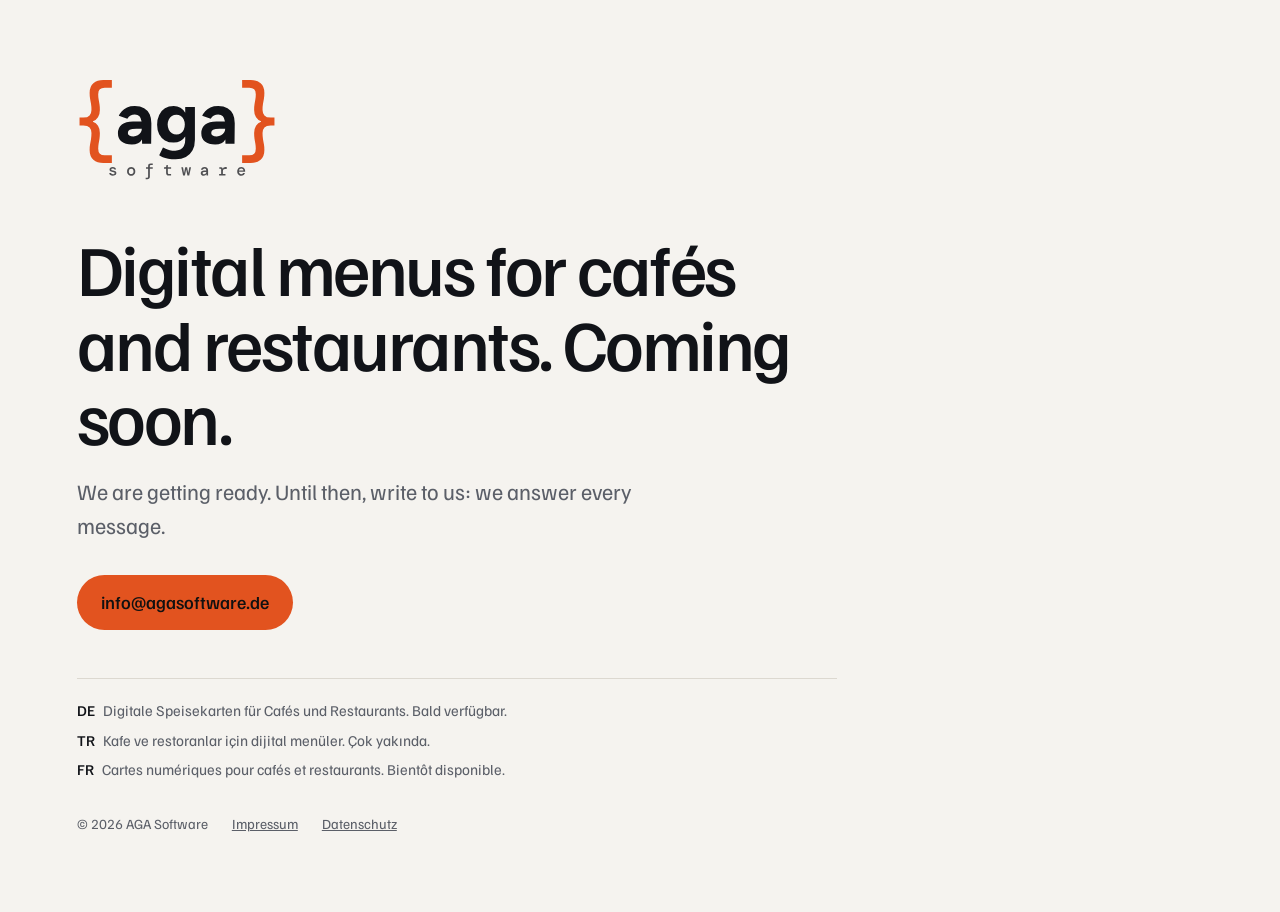
==== commit c7bc7d1d: "agasoftware.de: vorläufige Seite (in Vorbereitung); die volle Seite wartet auf den Start Co-Authored" ====
--- a/index.html
+++ b/index.html
@@ -1,299 +1,47 @@
 <!doctype html>
-<html lang="en" data-type="software" data-radius="soft" data-ground="sky" data-buttons="pill" data-motion>
+<html lang="en">
 <head>
 <meta charset="utf-8">
-<meta name="viewport" content="width=device-width, initial-scale=1, viewport-fit=cover">
-<title>AGA Software: digital QR menus for cafés and restaurants</title>
-<meta name="description" content="We design your menu in your venue&#x27;s own style. Guests scan the QR code on the back of the table number and read the menu on their phone.">
-<meta property="og:type" content="website">
-<meta property="og:title" content="AGA Software: digital QR menus for cafés and restaurants">
-<meta property="og:description" content="We design your menu in your venue&#x27;s own style. Guests scan the QR code on the back of the table number and read the menu on their phone.">
-<meta property="og:image" content="https://agasoftware.de/share.jpg">
-<meta name="twitter:card" content="summary_large_image">
+<meta name="viewport" content="width=device-width, initial-scale=1">
+<title>AGA Software: digital menus, coming soon</title>
+<meta name="description" content="Digital QR menus for cafés and restaurants, designed in each venue&#x27;s own style. Coming soon from AGA Software in Dillingen/Saar.">
+<meta name="robots" content="index, follow">
+<link rel="canonical" href="https://agasoftware.de/">
 <link rel="icon" href="/favicon.svg" type="image/svg+xml">
 <meta name="theme-color" content="#f5f3ef">
-<link rel="canonical" href="https://agasoftware.de/"><link rel="alternate" hreflang="en" href="https://agasoftware.de/"><link rel="alternate" hreflang="de" href="https://agasoftware.de/de/"><link rel="alternate" hreflang="tr" href="https://agasoftware.de/tr/"><link rel="alternate" hreflang="fr" href="https://agasoftware.de/fr/"><link rel="alternate" hreflang="x-default" href="https://agasoftware.de/">
-<meta name="site-kind" content="software">
-<meta name="page-type" content="software">
 <link rel="preload" href="/fonts/familjen-grotesk-latin-wght-normal.woff2" as="font" type="font/woff2" crossorigin>
-<link rel="stylesheet" href="/fonts/fonts.css">
-<link rel="stylesheet" href="/assets/system.css">
-<link rel="stylesheet" href="/assets/ui/cards.css">
-<link rel="stylesheet" href="/assets/motion/motion.css">
-<link rel="stylesheet" href="/assets/backgrounds/backgrounds.css">
-<link rel="stylesheet" href="/assets/layout/layout.css">
-<link rel="stylesheet" href="/assets/icons/icon.css">
-<style>
-:root {
-  --p-bg: #f5f3ef; --p-surface: #ebe8e2; --p-ink: #111318; --p-muted: #5b5f68;
-  --p-accent: #e2531f; --p-accent-ink: #111111; --p-action: #e2531f; --p-action-ink: #111111;
-  --p-inv-bg: #111318; --p-inv-surface: #1e1f24; --p-inv-ink: #f5f3ef; --p-inv-muted: #959595;
-  --p-inv-accent: #e2531f; --p-inv-accent-ink: #111111; --p-inv-action: #e2531f; --p-inv-action-ink: #111111;
-  --font-display: "Familjen Grotesk", system-ui, sans-serif;
-  --font-text: "Familjen Grotesk", system-ui, sans-serif;
-  --font-mono: "IBM Plex Mono", ui-monospace, "SFMono-Regular", Menlo, Consolas, monospace;
-  --display-weight: 400;
-  --display-tracking: -0.03em;
-  --display-tracking-xl: -0.04em;
-}
+<style>@font-face{font-family:'Familjen Grotesk';font-display:swap;font-weight:400 700;src:url(/fonts/familjen-grotesk-latin-wght-normal.woff2) format('woff2-variations');unicode-range:U+0000-00FF,U+0131,U+0152-0153,U+2000-206F,U+20AC}
+@font-face{font-family:'Familjen Grotesk';font-display:swap;font-weight:400 700;src:url(/fonts/familjen-grotesk-latin-ext-wght-normal.woff2) format('woff2-variations');unicode-range:U+0100-02BA,U+1E00-1E9F}
+:root{--bg:#f5f3ef;--ink:#111318;--muted:#5b5f68;--accent:#e2531f;--line:#dcd8d0}
+@media (prefers-color-scheme:dark){:root{--bg:#111318;--ink:#f5f3ef;--muted:#9a9ea6;--line:#2a2c32}}
+*{box-sizing:border-box}html,body{margin:0;background:var(--bg);color:var(--ink);font:400 18px/1.55 'Familjen Grotesk',system-ui,sans-serif}
+a{color:inherit}main{min-height:100svh;display:grid;grid-template-rows:1fr auto;padding:clamp(24px,6vw,80px)}
+.logo{width:clamp(140px,22vw,200px);height:auto;display:block}
+.hero{align-self:center;max-width:760px}
+h1{font-weight:500;font-size:clamp(38px,6.4vw,72px);line-height:1.04;letter-spacing:-.035em;margin:48px 0 20px}
+.lead{font-size:clamp(18px,2vw,22px);color:var(--muted);max-width:560px;margin:0 0 32px}
+.mail{display:inline-flex;align-items:center;gap:10px;padding:14px 24px;border-radius:99px;background:var(--accent);color:#111;font-weight:500;text-decoration:none}
+.mail:hover{transform:translateY(-1px)}.mail:active{transform:translateY(1px)}
+.langs{display:grid;gap:6px;margin:48px 0 0;padding:20px 0 0;border-top:1px solid var(--line);color:var(--muted);font-size:15px;list-style:none}
+.langs b{color:var(--ink);font-weight:500;margin-right:8px}
+footer{display:flex;flex-wrap:wrap;gap:8px 24px;padding-top:32px;font-size:14px;color:var(--muted)}
+.legal{max-width:720px;margin:0 auto;padding:clamp(24px,6vw,80px)}.legal h1{font-size:clamp(32px,5vw,48px);margin:40px 0 24px}.legal h2{font-size:20px;font-weight:500;margin:32px 0 8px}.legal p{margin:0 0 16px}
 </style>
-<link rel="stylesheet" href="/assets/ui/base.css">
-<script>document.documentElement.classList.add('m-enter');setTimeout(()=>document.documentElement.classList.add('m-enter-done'),700)</script>
-<script src="/assets/backgrounds/backgrounds.js"></script>
-<script>document.documentElement.classList.add('mo-js');setTimeout(()=>document.documentElement.classList.add('mo-safe'),2500)</script>
-<link rel="modulepreload" href="/assets/moments/moments.js">
-<link rel="modulepreload" href="/assets/moments/lib.js">
-<link rel="modulepreload" href="/assets/moments/iris-opens/moment.js">
-<style>.d-win { background: #fff; color: #16181a; border-radius: 12px; overflow: hidden; font: 400 14px/1.4 var(--font-text);
-         box-shadow: 0 0 0 1px rgb(0 0 0 / .07), 0 24px 60px -28px rgb(0 0 0 / .45); text-align: left; }
-.d-win--dark { background: #17191c; color: #eceef0; box-shadow: 0 0 0 1px rgb(255 255 255 / .08), 0 30px 70px -30px rgb(0 0 0 / .8); }
-.d-win__bar { display: flex; align-items: center; gap: 10px; height: 40px; padding: 0 14px; border-bottom: 1px solid rgb(0 0 0 / .07); font-size: 13px; color: #5d6268; }
-.d-win--dark .d-win__bar { border-color: rgb(255 255 255 / .07); color: #9aa0a6; }
-.d-win__dots { display: flex; gap: 6px; } .d-win__dots i { width: 10px; height: 10px; border-radius: 50%; background: #dcdfe2; }
-.d-win--dark .d-win__dots i { background: #3a3e43; }
-.d-win__body { display: grid; grid-template-columns: 160px 1fr; min-height: 420px; }
-.d-side { padding: 14px 10px; border-right: 1px solid rgb(0 0 0 / .07); display: grid; align-content: start; gap: 2px; font-size: 13px; color: #4d5257; }
-.d-win--dark .d-side { border-color: rgb(255 255 255 / .07); color: #aeb3b8; }
-.d-side b { font-weight: 500; color: #16181a; } .d-win--dark .d-side b { color: #eceef0; }
-.d-side > span { display: flex; align-items: center; gap: 8px; height: 30px; padding: 0 8px; border-radius: 7px; }
-.d-side > span.is-on { background: rgb(0 0 0 / .05); color: #16181a; font-weight: 500; }
-.d-win--dark .d-side > span.is-on { background: rgb(255 255 255 / .07); color: #fff; }
-.d-side > span i { width: 14px; height: 14px; border-radius: 4px; background: currentColor; opacity: .3; flex: none; }
-.d-side .d-side__label { font-size: 13px; color: #8a8f94; height: 26px; margin-top: 8px; }
-.d-main { padding: 16px 18px; display: grid; align-content: start; gap: 12px; min-width: 0; }
-.d-main__head { display: flex; align-items: center; justify-content: space-between; gap: 12px; }
-.d-main__head h4 { font: 600 16px/1.2 var(--font-text); letter-spacing: -0.01em; margin: 0; color: inherit; }
-.d-btn { display: inline-flex; align-items: center; height: 28px; padding: 0 10px; border-radius: 7px; background: #16181a; color: #fff; font-size: 13px; font-weight: 500; }
-.d-btn--ghost { background: rgb(0 0 0 / .05); color: #16181a; }
-.d-tabs { display: flex; gap: 4px; font-size: 13px; } .d-tabs span { padding: 4px 10px; border-radius: 99px; color: #6b7076; } .d-tabs span.is-on { background: rgb(0 0 0 / .06); color: #16181a; font-weight: 500; }
-.d-rows { display: grid; border-top: 1px solid rgb(0 0 0 / .07); }
-.d-row { display: grid; grid-template-columns: 36px minmax(0, 1fr) 56px 96px 84px; align-items: center; gap: 12px; padding: 9px 2px; border-bottom: 1px solid rgb(0 0 0 / .07); font-size: 13px; }
-.d-row img, .d-row .d-thumb { width: 36px; height: 36px; border-radius: 8px; object-fit: cover; background: #eef0ee; }
-.d-row b { display: block; font-weight: 500; color: #16181a; white-space: nowrap; overflow: hidden; text-overflow: ellipsis; }
-.d-row small { color: #7b8086; font-size: 13px; }
-.d-row .num { text-align: right; font-variant-numeric: tabular-nums; }
-.d-row .when { color: #7b8086; font-size: 13px; text-align: right; white-space: nowrap; }
-@media (max-width: 639px) { .d-win__body { grid-template-columns: 1fr; } .d-side { display: none; } .d-row { grid-template-columns: 36px minmax(0, 1fr) 96px 84px; } .d-row .num { display: none; } }
-.d-chip { justify-self: end; display: inline-flex; align-items: center; gap: 5px; height: 22px; padding: 0 8px; border-radius: 99px; font-size: 13px; font-weight: 500; background: #e7f4ec; color: #17673f; white-space: nowrap; }
-.d-chip::before { content: ""; width: 6px; height: 6px; border-radius: 50%; background: currentColor; }
-.d-chip--low { background: #fdf0dc; color: #8a5300; }
-.d-chip--out { background: #fbe6e3; color: #a3271b; }
-.d-card { background: #fff; color: #16181a; border-radius: 12px; padding: 14px 16px; font: 400 14px/1.4 var(--font-text); text-align: left;
-          box-shadow: 0 0 0 1px rgb(0 0 0 / .07), 0 18px 44px -20px rgb(0 0 0 / .45); }
-.d-card h5 { margin: 0 0 4px; font: 600 14px/1.3 var(--font-text); }
-.d-card p { margin: 0; color: #5d6268; font-size: 13px; }
-.d-card__row { display: flex; align-items: center; justify-content: space-between; gap: 10px; }
-.d-bar { height: 6px; border-radius: 99px; background: #eceeed; overflow: hidden; margin-top: 10px; }
-.d-bar > i { display: block; height: 100%; width: var(--v, 40%); border-radius: inherit; background: var(--d-accent, #1f8a5b); }
-.d-spark { display: block; width: 100%; height: 56px; margin-top: 8px; }
-.d-stat { font: 600 28px/1 var(--font-text); letter-spacing: -0.02em; font-variant-numeric: tabular-nums; }
-/* the client's logo in the nav and footer */
-.nav__logo .aga-mark { display: block; height: 30px; width: auto; color: var(--ink); }
-.nav__logo:has(.aga-mark) { gap: 0; }
-.footer .aga-logo { display: block; height: 56px; width: auto; color: var(--ink); }
-.footer .close__word { line-height: 1.16; }
-.close__word .aga-br { color: var(--accent); font-family: var(--font-mono); font-weight: 400; }
-.vh { position: absolute; width: 1px; height: 1px; overflow: hidden; clip: rect(0 0 0 0); white-space: nowrap; }
-/* hero window: a QR menu editor */
-.d-win .d-row { grid-template-columns: 36px minmax(0, 1fr) 72px 104px; }
-.d-thumb { display: grid; place-items: center; font-size: 13px; font-weight: 600; color: #6b4b2a; }
-.hero__art .d-win__body { min-height: 680px; }
-.d-chip--new { background: #fde7dd; color: #a33a12; }
-@media (max-width: 639px) { .d-win .d-row:nth-child(n+3) { display: none; } .d-win .d-row { grid-template-columns: 36px minmax(0, 1fr) 64px; } .d-win .d-row .d-chip { display: none; } }
-/* (unused) */
-.aga-shot { position: absolute; left: var(--ax); top: var(--ay); width: 980px; max-width: none; border-radius: 12px; box-shadow: 0 24px 48px -16px rgb(0 0 0 / .35); }
-@media (max-width: 639px) { .aga-shot { width: 620px; left: 24px; top: 24px; } }
-.plain-facts { list-style: none; margin-bottom: 0; padding: 0; display: grid; gap: var(--s-2); }
-.plain-facts li { color: var(--muted); }
-/* the guest's view of a QR menu, drawn live on a phone */
-.qr-phonef { min-height: 560px; }
-@media (min-width: 640px) and (max-width: 1023px) { .qr-phonef { min-height: 460px; } }
-.qr-phone { position: absolute; left: 58%; top: 48px; transform: translateX(-50%); width: 300px; padding: 10px; border-radius: 40px; background: #0b0c0e; box-shadow: 0 0 0 1px rgb(255 255 255 / .12), 0 40px 80px -30px rgb(0 0 0 / .8); }
-.qr-screen { border-radius: 31px; background: #fbfaf7; color: #16181a; padding: 22px 18px 120px; font: 400 14px/1.4 var(--font-text); }
-.qr-head { display: flex; justify-content: space-between; align-items: center; margin-bottom: 14px; }
-.qr-head b { font: 600 18px/1.2 var(--font-text); }
-.qr-head span { font-size: 13px; color: #6b7076; }
-.qr-tabs { display: flex; gap: 6px; margin-bottom: 12px; font-size: 13px; }
-.qr-tabs span { padding: 5px 10px; border-radius: 99px; background: #efece6; color: #4d5257; }
-.qr-tabs span.is-on { background: #16181a; color: #fff; }
-.qr-item { display: grid; grid-template-columns: 1fr auto; gap: 2px 12px; padding: 10px 0; border-bottom: 1px solid #ebe7e0; }
-.qr-item b { font-weight: 600; } .qr-item small { grid-column: 1; color: #7b8086; font-size: 13px; }
-.qr-item em { grid-row: 1; grid-column: 2; font-style: normal; font-variant-numeric: tabular-nums; font-weight: 600; }
-.qr-item.is-out b, .qr-item.is-out em { color: #a2a6ab; text-decoration: line-through; }
-.qr-item .qr-tag { grid-column: 2; justify-self: end; font-size: 12px; color: #a33a12; }
-/* the table number's back: the venue's QR code */
-.qr-table { position: absolute; left: 32px; bottom: 40px; z-index: 2; width: 180px; padding: 16px 16px 14px; border-radius: 14px; background: #fbfaf7; color: #111318; display: grid; gap: 10px; justify-items: center; box-shadow: 0 30px 60px -24px rgb(0 0 0 / .7); font-family: var(--font-text); }
-.qr-table__no { display: flex; align-items: baseline; gap: 6px; font: 600 28px/1 var(--font-text); }
-.qr-table__no small { font-size: 13px; font-weight: 500; color: #5b5f68; }
-.qr-table__code { width: 132px; padding: 6px; background: #fff; border-radius: 6px; } .qr-table__code svg { display: block; width: 100%; height: auto; }
-.qr-table__cta { font-size: 12px; color: #5b5f68; }
-@media (max-width: 1023px) { .qr-table { left: 20px; bottom: 24px; width: 150px; } .qr-table__code { width: 108px; } }
-@media (max-width: 639px) { .qr-phonef { min-height: 440px; } .qr-phone { width: 230px; top: 32px; left: 62%; } .qr-table { left: 12px; bottom: 20px; width: 128px; padding: 10px; gap: 6px; } .qr-table__no { font-size: 20px; } .qr-table__code { width: 92px; } }
-/* legal pages: one reading column */
-.legal-page .legal { padding: calc(var(--nav) + var(--s-9)) 0 var(--s-9); }
-.legal__body { max-width: 720px; }
-.legal__body h1 { font-size: var(--t-h2); margin: var(--s-6) 0 var(--s-6); }
-.legal__body h2 { font: 500 var(--t-card)/1.3 var(--font-text); margin: var(--s-7) 0 var(--s-3); }
-.legal__body p, .legal__body li { line-height: 1.7; } .legal__body p { margin: 0 0 var(--s-4); }
-.legal__body a { color: var(--ink); text-decoration: underline; text-underline-offset: 3px; }
-@media (max-width: 400px) { .nav .nav__actions { display: none !important; } .nav .nav__toggle { margin-left: auto !important; } }
-
-/* hero window */
-.dev-img { display: block; width: 100%; height: 100%; object-fit: contain; object-position: center; }
-.hero__art .aga-hero-dev { position: absolute; inset: 28px; width: calc(100% - 56px); height: calc(100% - 56px); }
-.aga-devf { aspect-ratio: 3 / 2; padding: 20px; display: grid; place-items: center; background: radial-gradient(70% 60% at 50% 40%, var(--ground-surface, #e6ecf2), var(--surface)); }
-.d-win__shot { display: block; width: 100%; height: 640px; object-fit: cover; object-position: 0 0; }
-.hero__art .d-win { background: #101114; }
-.hero__art .d-win .d-win__bar { background: #f7f6f3; }
-/* device frame */
-.aga-phone { position: absolute; left: 40px; bottom: -120px; width: 210px; border-radius: 22px; box-shadow: 0 0 0 6px #0b0c0e, 0 30px 60px -20px rgb(0 0 0 / .55); }
-@media (max-width: 1023px) { .aga-phone { width: 170px; left: 24px; bottom: -140px; } }
-@media (max-width: 639px) { .aga-phone { width: 130px; left: 16px; bottom: -110px; } }
-.nav__langs { display: inline-flex; gap: 2px; margin-right: var(--s-2); }
-.nav__lang { min-width: 34px; justify-content: center; font-size: 13px; }
-.nav__lang[aria-current] { color: var(--ink); text-decoration: underline; text-underline-offset: 4px; }
-@media (max-width: 639px) { .nav__langs { display: none; } }
-/* the hero art: the recipe's lit ground, the note card at the frame's lower left (hero-collage recipe) */
-.hero__art { background:
-    radial-gradient(70% 60% at 18% 12%, color-mix(in oklab, var(--ground-surface) 80%, white), transparent 70%),
-    radial-gradient(60% 50% at 90% 100%, color-mix(in oklab, var(--ground-bg) 80%, var(--ground-accent)), transparent 70%),
-    var(--ground-bg); }
-.hero__art > .ly-piece--note { left: var(--s-6); bottom: var(--s-6); width: 300px; z-index: 2; box-shadow: 0 0 0 1px rgb(0 0 0 / .06), 0 20px 40px -18px rgb(0 0 0 / .45); }
-.d-note__line { display: flex; align-items: center; gap: 10px; padding: 7px 0; font-size: 13px; color: #3d4247; border-top: 1px solid rgb(0 0 0 / .06); }
-.d-note__line:first-of-type { border-top: 0; }
-.d-note__line i { width: 18px; height: 18px; border-radius: 50%; flex: none; display: grid; place-items: center; background: #e7f4ec; color: #17673f; font-style: normal; font-size: 13px; font-weight: 700; }
-.d-note__line i.warn { background: #fdf0dc; color: #8a5300; }
-.d-note__line b { font-weight: 500; color: #16181a; }
-.hero__proof { font-size: var(--t-small); color: var(--muted); }
-@media (max-width: 1023px) { .hero__art > .ly-piece--note { left: var(--s-4); bottom: var(--s-4); width: 270px; } }
-
-/* the hero art: a guest's phone with the menu, and the table number with the QR code on its back */
-.hero__art .qr-phone { left: 60%; top: 56px; }
-.hero__art .qr-table { left: 40px; bottom: 48px; }
-/* how it works: three cards, each with a small drawn visual */
-.how { margin-top: var(--s-8); }
-.how .card { display: grid; gap: var(--s-3); align-content: start; }
-.how .panel { --p-h: 220px; position: relative; display: grid; place-items: center; background: radial-gradient(80% 70% at 50% 20%, color-mix(in oklab, var(--ground-surface, #e6ecf2) 80%, white), var(--ground-bg, #d6dee8)); }
-.how__n { font: 500 13px/1 var(--font-mono); color: var(--muted); }
-.paper { width: 150px; padding: 14px 14px 18px; background: #fffdf8; border-radius: 4px; box-shadow: 0 14px 30px -14px rgb(0 0 0 / .35); font: 400 11px/1.5 Georgia, serif; color: #2b2622; }
-.paper b { display: block; font-size: 13px; margin-bottom: 6px; text-align: center; letter-spacing: .08em; }
-.paper i { display: flex; justify-content: space-between; font-style: normal; border-bottom: 1px dotted #c9c2b6; }
-.swatches { display: grid; gap: 10px; justify-items: center; }
-.swatches > div { display: flex; gap: 8px; } .swatches span { width: 34px; height: 34px; border-radius: 50%; box-shadow: 0 0 0 3px #fff, 0 6px 14px -6px rgb(0 0 0 / .4); }
-.swatches em { font-style: normal; display: flex; gap: 14px; color: #111318; } .swatches em b { font: 600 26px/1 Georgia, serif; } .swatches em u { font: 600 26px/1 var(--font-text); text-decoration: none; } .swatches em s { font: 500 22px/1.2 var(--font-mono); text-decoration: none; }
-.how .qr-table { position: static; transform: scale(.78); }
-@media (max-width: 1023px) { .how > .card { grid-column: 1 / -1; } .how .card { grid-template-columns: minmax(0, 5fr) minmax(0, 7fr); column-gap: var(--s-6); } .how .panel { grid-column: 2; grid-row: 1 / 4; --p-h: 200px; } }
-@media (max-width: 639px) { .how { gap: var(--s-5); margin-top: var(--s-6); } .how .card { grid-template-columns: minmax(0, 1fr) 132px; column-gap: var(--s-4); } .how .panel { --p-h: 132px; transform: none; overflow: hidden; } .how .panel > * { transform: scale(.55); } }
-/* sample designs: three venue styles on three phones */
-.samples { display: grid; grid-template-columns: repeat(3, minmax(0, 1fr)); gap: var(--s-6); margin-top: var(--s-8); }
-.sample { display: grid; gap: var(--s-3); justify-items: center; text-align: center; }
-.sample .qr-phone { position: relative; left: auto; top: auto; transform: none; width: 100%; max-width: 280px; }
-.sample .qr-screen { padding-bottom: 24px; min-height: 380px; text-align: left; }
-.sample .qr-phone { max-width: 250px; }
-.sample h3 { font: 500 var(--t-card)/1.3 var(--font-text); margin: var(--s-3) 0 0; } .sample p { color: var(--muted); margin: 0; font-size: var(--t-small); }
-.qr-screen.is-bistro { background: #1b1a17; color: #efe6d2; font-family: Georgia, "Times New Roman", serif; }
-.qr-screen.is-bistro .qr-head span, .qr-screen.is-bistro .qr-item small { color: #b7aa8e; } .qr-screen.is-bistro .qr-item { border-color: #3a362e; }
-.qr-screen.is-bistro .qr-tabs span { background: #2c2a25; color: #d9cdb2; } .qr-screen.is-bistro .qr-tabs span.is-on { background: #c9a45c; color: #1b1a17; }
-.qr-screen.is-bar { background: #0f2a2b; color: #f1f7f5; } .qr-screen.is-bar .qr-head b { font-family: var(--font-mono); text-transform: uppercase; letter-spacing: .06em; }
-.qr-screen.is-bar .qr-head span, .qr-screen.is-bar .qr-item small { color: #9cc4bf; } .qr-screen.is-bar .qr-item { border-color: #24494a; }
-.qr-screen.is-bar .qr-tabs span { background: #1b3d3e; color: #cfe6e2; } .qr-screen.is-bar .qr-tabs span.is-on { background: #ff7a59; color: #0f2a2b; }
-@media (max-width: 1023px) { .samples { grid-template-columns: repeat(3, minmax(0, 1fr)); gap: var(--s-4); } .sample .qr-screen { min-height: 400px; font-size: 12px; padding: 16px 12px 20px; } .sample .qr-head b { font-size: 15px; } }
-@media (max-width: 639px) { .samples { grid-template-columns: minmax(0, 1fr); gap: var(--s-7); margin-top: var(--s-6); } .sample .qr-phone { max-width: 210px; } .sample .qr-screen { min-height: 250px; padding-bottom: 14px; } .sample p { display: none; } .samples { gap: var(--s-6); } .sample:nth-child(3) { display: none; } .hero__art .qr-table { display: none; } .hero__art .qr-phone { left: 50%; } }
-.closing__cta .btn--xl { white-space: normal; text-align: left; }
-/* questions: the guest's camera finding the code */
-.scanf { position: relative; height: 440px; margin-top: var(--s-6); display: grid; place-items: center; background: radial-gradient(80% 70% at 50% 20%, color-mix(in oklab, var(--ground-surface, #e6ecf2) 80%, white), var(--ground-bg, #d6dee8)); }
-.scan { width: 220px; padding: 8px; border-radius: 30px; background: #0b0c0e; box-shadow: 0 30px 60px -24px rgb(0 0 0 / .55); }
-.scan__view { position: relative; height: 380px; border-radius: 23px; overflow: hidden; display: grid; place-items: center; background: radial-gradient(90% 70% at 50% 40%, #6b6257, #2a2622); }
-.scan__code { width: 104px; padding: 8px; background: #fbfaf7; border-radius: 6px; } .scan__code svg { display: block; width: 100%; height: auto; }
-.scan__view::before { content: ""; position: absolute; inset: 70px 30px 90px; border: 3px solid #fff; border-radius: 14px; opacity: .9; }
-.scan__pill { position: absolute; left: 12px; right: 12px; bottom: 14px; padding: 8px 10px; border-radius: 12px; background: rgb(255 255 255 / .92); color: #111318; font: 500 12px/1.3 var(--font-text); text-align: left; }
-.scan__pill small { display: block; color: #5b5f68; font-size: 11px; }
-@media (max-width: 639px) { .scanf { height: 300px; } }
-/* questions */
-.faq__item h3 { font: 500 var(--t-card)/1.3 var(--font-text); margin: 0 0 var(--s-2); } .faq__item { padding: var(--s-5) 0; border-top: 1px solid var(--line); } .faq__item p { margin: 0; color: var(--muted); }
-</style>
-</head><body>
-<!-- type: software · deal: hero collage, nav nav-mega (kept to plain links: four items), close close-type, footer footer-columns, rhythm dark-band, buttons pill, mark: the client's own logo; ground sky; palette: the client's own (brand); type familjen; effect none; moment iris-opens (#examples) -->
-<!-- client slot: #examples shows demo menus until the client's own menu designs arrive -->
-<header class="nav">
-  <div class="wrap nav__bar">
-    <a class="skip-link" href="#top">Skip to content</a>
-    <a class="nav__logo" href="/#top" aria-label="AGA Software"><svg class="aga-mark" viewBox="56 4 408 180" width="68" height="30" aria-hidden="true"><path d="M109.78499999999997 179.45Q97.03499999999997 179.45 89.38499999999996 172.82Q81.73499999999997 166.19 81.73499999999997 152.93Q81.73499999999997 146.47 82.66999999999996 141.37Q83.60499999999996 136.27 84.53999999999996 130.83Q85.47499999999997 125.39 85.47499999999997 118.25Q85.47499999999997 111.62 81.64999999999996 107.2Q77.82499999999996 102.78 68.81499999999997 102.78H61.164999999999964V86.8H68.81499999999997Q77.82499999999996 86.8 81.64999999999996 82.38Q85.47499999999997 77.96 85.47499999999997 71.33Q85.47499999999997 64.02 84.53999999999996 58.66499999999999Q83.60499999999996 53.30999999999999 82.66999999999996 48.12499999999999Q81.73499999999997 42.94 81.73499999999997 36.47999999999999Q81.73499999999997 23.389999999999986 89.38499999999996 16.75999999999999Q97.03499999999997 10.129999999999995 109.78499999999997 10.129999999999995H127.12499999999997V25.939999999999998H112.50499999999997Q105.87499999999997 25.939999999999998 102.55999999999997 28.999999999999993Q99.24499999999998 32.05999999999999 99.24499999999998 39.02999999999999Q99.24499999999998 44.639999999999986 100.09499999999997 49.39999999999999Q100.94499999999996 54.16 101.79499999999996 59.26Q102.64499999999997 64.36 102.64499999999997 71.16Q102.64499999999997 80.17 98.81999999999996 86.205Q94.99499999999998 92.24 88.53499999999997 94.28V95.3Q94.99499999999998 97.34 98.81999999999996 103.375Q102.64499999999997 109.41 102.64499999999997 118.42Q102.64499999999997 125.22 101.79499999999996 130.32Q100.94499999999996 135.42 100.09499999999997 140.095Q99.24499999999998 144.77 99.24499999999998 150.55Q99.24499999999998 157.35 102.55999999999997 160.495Q105.87499999999997 163.64 112.50499999999997 163.64H127.12499999999997V179.45ZM392.87499999999994 179.45V163.64H407.4949999999999Q414.12499999999994 163.64 417.43999999999994 160.495Q420.75499999999994 157.35 420.75499999999994 150.55Q420.75499999999994 144.77 419.905 140.095Q419.05499999999995 135.42 418.2049999999999 130.32Q417.3549999999999 125.22 417.3549999999999 118.42Q417.3549999999999 109.41 421.26499999999993 103.375Q425.17499999999995 97.34 431.4649999999999 95.3V94.28Q425.17499999999995 92.24 421.26499999999993 86.205Q417.3549999999999 80.17 417.3549999999999 71.16Q417.3549999999999 64.36 418.2049999999999 59.26Q419.05499999999995 54.16 419.905 49.39999999999999Q420.75499999999994 44.639999999999986 420.75499999999994 39.02999999999999Q420.75499999999994 32.05999999999999 417.43999999999994 28.999999999999993Q414.12499999999994 25.939999999999998 407.4949999999999 25.939999999999998H392.87499999999994V10.129999999999995H410.2149999999999Q422.9649999999999 10.129999999999995 430.6149999999999 16.75999999999999Q438.26499999999993 23.389999999999986 438.26499999999993 36.47999999999999Q438.26499999999993 42.94 437.3299999999999 48.12499999999999Q436.3949999999999 53.30999999999999 435.4599999999999 58.66499999999999Q434.5249999999999 64.02 434.5249999999999 71.33Q434.5249999999999 77.96 438.3499999999999 82.38Q442.17499999999995 86.8 451.18499999999995 86.8H458.8349999999999V102.78H451.18499999999995Q442.17499999999995 102.78 438.3499999999999 107.2Q434.5249999999999 111.62 434.5249999999999 118.25Q434.5249999999999 125.39 435.4599999999999 130.83Q436.3949999999999 136.27 437.3299999999999 141.37Q438.26499999999993 146.47 438.26499999999993 152.93Q438.26499999999993 166.19 430.6149999999999 172.82Q422.9649999999999 179.45 410.2149999999999 179.45Z" fill="#E2531F"/><path d="M167.82499999999996 141.8Q154.32499999999996 141.8 146.89999999999998 135.8Q139.47499999999997 129.8 139.47499999999997 118.85Q139.47499999999997 106.85 147.49999999999997 100.775Q155.52499999999998 94.7 170.07499999999996 94.7H187.77499999999998Q186.72499999999997 87.80000000000001 183.42499999999995 84.125Q180.12499999999997 80.45 173.97499999999997 80.45Q169.17499999999995 80.45 165.27499999999998 82.55000000000001Q161.37499999999997 84.65 158.67499999999995 89.0L141.27499999999998 83.0Q143.37499999999997 78.2 147.42499999999995 73.625Q151.47499999999997 69.05 157.99999999999997 66.125Q164.52499999999998 63.2 173.97499999999997 63.2Q185.37499999999997 63.2 192.95 67.55000000000001Q200.52499999999998 71.9 204.19999999999996 79.775Q207.87499999999994 87.65 207.72499999999997 98.45L207.27499999999998 140.0H188.82499999999996L188.52499999999998 131.3Q185.67499999999995 136.4 180.49999999999994 139.10000000000002Q175.32499999999996 141.8 167.82499999999996 141.8ZM171.12499999999997 125.3Q175.92499999999995 125.3 179.82499999999996 123.05Q183.72499999999997 120.8 185.97499999999997 117.19999999999999Q188.22499999999997 113.6 188.22499999999997 109.7V109.4H176.97499999999997Q167.22499999999997 109.4 163.47499999999997 111.725Q159.72499999999997 114.05 159.72499999999997 118.25Q159.72499999999997 121.55 162.72499999999997 123.425Q165.72499999999997 125.3 171.12499999999997 125.3ZM257.1649047851562 171.97999267578126Q248.6149780273437 171.97999267578126 242.06001281738276 170.74998168945314Q235.50504760742183 169.519970703125 230.97507324218745 167.61497802734374Q226.44509887695307 165.7099853515625 223.68515014648432 163.70003662109374L231.39497070312495 147.83037719726562Q233.55495605468747 148.97037353515626 236.9599670410156 150.54537353515627Q240.3649780273437 152.12037353515626 245.1949798583984 153.29037170410157Q250.02498168945309 154.4603698730469 256.35493774414056 154.4603698730469Q262.26501464843744 154.4603698730469 266.88507690429685 152.1203369140625Q271.5051391601562 149.78030395507812 274.13017578124993 144.92022705078125Q276.7552124023437 140.06015014648438 276.7552124023437 132.56002197265624V125.29998168945312Q273.00519409179685 131.180029296875 266.99016113281243 134.51005859375Q260.97512817382807 137.840087890625 253.32509155273434 137.840087890625Q242.9751098632812 137.840087890625 235.3701080322265 133.38506774902345Q227.76510620117182 128.93004760742187 223.59509887695307 120.78502197265624Q219.42509155273433 112.63999633789062 219.42509155273433 101.65998535156251Q219.42509155273433 89.87000732421876 223.59509887695307 81.27500915527344Q227.76510620117182 72.68001098632813 235.3701080322265 67.94000549316407Q242.9751098632812 63.2 253.32509155273434 63.2Q260.97512817382807 63.2 266.99016113281243 66.69501647949218Q273.00519409179685 70.19003295898438 276.7552124023437 76.70005493164064V65.0H296.5547729492187V131.84005126953124Q296.5547729492187 144.53006591796876 291.76976928710934 153.56004943847657Q286.98476562499997 162.59003295898438 278.1497894287109 167.28501281738284Q269.31481323242184 171.97999267578126 257.1649047851562 171.97999267578126ZM258.9949340820312 121.250439453125Q264.1250183105468 121.250439453125 267.92008972167963 118.62538452148436Q271.71516113281245 116.00032958984374 273.83020324707024 111.440234375Q275.9452453613281 106.88013916015626 275.9452453613281 101.03001098632814Q275.9452453613281 95.05989379882813 273.78520507812493 90.52980041503906Q271.62516479492183 85.99970703125001 267.830093383789 83.44965209960938Q264.0350219726562 80.89959716796875 258.8449340820312 80.89959716796875Q253.5648315429687 80.89959716796875 249.54475097656245 83.44965209960938Q245.5246704101562 85.99970703125001 243.27462463378902 90.52980041503906Q241.02457885742183 95.05989379882813 240.9345825195312 101.03001098632814Q241.02457885742183 106.88013916015626 243.3046264648437 111.440234375Q245.58467407226559 116.00032958984374 249.64975280761715 118.62538452148436Q253.7148315429687 121.250439453125 258.9949340820312 121.250439453125ZM337.92499999999995 141.8Q324.42499999999995 141.8 316.99999999999994 135.8Q309.57499999999993 129.8 309.57499999999993 118.85Q309.57499999999993 106.85 317.5999999999999 100.775Q325.62499999999994 94.7 340.17499999999995 94.7H357.87499999999994Q356.82499999999993 87.80000000000001 353.5249999999999 84.125Q350.2249999999999 80.45 344.07499999999993 80.45Q339.2749999999999 80.45 335.3749999999999 82.55000000000001Q331.4749999999999 84.65 328.7749999999999 89.0L311.37499999999994 83.0Q313.4749999999999 78.2 317.5249999999999 73.625Q321.57499999999993 69.05 328.0999999999999 66.125Q334.62499999999994 63.2 344.07499999999993 63.2Q355.4749999999999 63.2 363.04999999999995 67.55000000000001Q370.62499999999994 71.9 374.29999999999995 79.775Q377.9749999999999 87.65 377.82499999999993 98.45L377.37499999999994 140.0H358.92499999999995L358.62499999999994 131.3Q355.7749999999999 136.4 350.5999999999999 139.10000000000002Q345.42499999999995 141.8 337.92499999999995 141.8ZM341.2249999999999 125.3Q346.0249999999999 125.3 349.92499999999995 123.05Q353.82499999999993 120.8 356.07499999999993 117.19999999999999Q358.32499999999993 113.6 358.32499999999993 109.7V109.4H347.07499999999993Q337.32499999999993 109.4 333.57499999999993 111.725Q329.82499999999993 114.05 329.82499999999993 118.25Q329.82499999999993 121.55 332.82499999999993 123.425Q335.82499999999993 125.3 341.2249999999999 125.3Z" fill="currentColor"/></svg><span class="vh">AGA Software</span></a>
-    <nav class="nav__links" aria-label="Main"><div class="nav__item"><a class="nav__link" href="#how">How it works</a></div><div class="nav__item"><a class="nav__link" href="#examples">Examples</a></div><div class="nav__item"><a class="nav__link" href="#faq">Questions</a></div><div class="nav__item"><a class="nav__link" href="#contact">Contact</a></div></nav>
-    <div class="nav__actions"><span class="nav__langs"><a class="nav__link nav__lang" href="/" hreflang="en" lang="en" aria-current="true">EN</a><a class="nav__link nav__lang" href="/de/" hreflang="de" lang="de">DE</a><a class="nav__link nav__lang" href="/tr/" hreflang="tr" lang="tr">TR</a><a class="nav__link nav__lang" href="/fr/" hreflang="fr" lang="fr">FR</a></span><a class="btn btn--primary" href="mailto:info@agasoftware.de?subject=Digital%20menu">Take your menu digital</a></div>
-    <button class="nav__toggle" type="button" aria-expanded="false" aria-label="Menu"><svg width="18" height="18" viewBox="0 0 18 18" aria-hidden="true"><path d="M2 5h14M2 13h14" stroke="currentColor" stroke-width="1.6" stroke-linecap="round"/></svg></button>
+</head>
+<body>
+<main>
+  <div class="hero">
+    <a href="/"><svg class="logo" viewBox="56 4 408 214" role="img" aria-label="AGA Software"><path d="M109.78499999999997 179.45Q97.03499999999997 179.45 89.38499999999996 172.82Q81.73499999999997 166.19 81.73499999999997 152.93Q81.73499999999997 146.47 82.66999999999996 141.37Q83.60499999999996 136.27 84.53999999999996 130.83Q85.47499999999997 125.39 85.47499999999997 118.25Q85.47499999999997 111.62 81.64999999999996 107.2Q77.82499999999996 102.78 68.81499999999997 102.78H61.164999999999964V86.8H68.81499999999997Q77.82499999999996 86.8 81.64999999999996 82.38Q85.47499999999997 77.96 85.47499999999997 71.33Q85.47499999999997 64.02 84.53999999999996 58.66499999999999Q83.60499999999996 53.30999999999999 82.66999999999996 48.12499999999999Q81.73499999999997 42.94 81.73499999999997 36.47999999999999Q81.73499999999997 23.389999999999986 89.38499999999996 16.75999999999999Q97.03499999999997 10.129999999999995 109.78499999999997 10.129999999999995H127.12499999999997V25.939999999999998H112.50499999999997Q105.87499999999997 25.939999999999998 102.55999999999997 28.999999999999993Q99.24499999999998 32.05999999999999 99.24499999999998 39.02999999999999Q99.24499999999998 44.639999999999986 100.09499999999997 49.39999999999999Q100.94499999999996 54.16 101.79499999999996 59.26Q102.64499999999997 64.36 102.64499999999997 71.16Q102.64499999999997 80.17 98.81999999999996 86.205Q94.99499999999998 92.24 88.53499999999997 94.28V95.3Q94.99499999999998 97.34 98.81999999999996 103.375Q102.64499999999997 109.41 102.64499999999997 118.42Q102.64499999999997 125.22 101.79499999999996 130.32Q100.94499999999996 135.42 100.09499999999997 140.095Q99.24499999999998 144.77 99.24499999999998 150.55Q99.24499999999998 157.35 102.55999999999997 160.495Q105.87499999999997 163.64 112.50499999999997 163.64H127.12499999999997V179.45ZM392.87499999999994 179.45V163.64H407.4949999999999Q414.12499999999994 163.64 417.43999999999994 160.495Q420.75499999999994 157.35 420.75499999999994 150.55Q420.75499999999994 144.77 419.905 140.095Q419.05499999999995 135.42 418.2049999999999 130.32Q417.3549999999999 125.22 417.3549999999999 118.42Q417.3549999999999 109.41 421.26499999999993 103.375Q425.17499999999995 97.34 431.4649999999999 95.3V94.28Q425.17499999999995 92.24 421.26499999999993 86.205Q417.3549999999999 80.17 417.3549999999999 71.16Q417.3549999999999 64.36 418.2049999999999 59.26Q419.05499999999995 54.16 419.905 49.39999999999999Q420.75499999999994 44.639999999999986 420.75499999999994 39.02999999999999Q420.75499999999994 32.05999999999999 417.43999999999994 28.999999999999993Q414.12499999999994 25.939999999999998 407.4949999999999 25.939999999999998H392.87499999999994V10.129999999999995H410.2149999999999Q422.9649999999999 10.129999999999995 430.6149999999999 16.75999999999999Q438.26499999999993 23.389999999999986 438.26499999999993 36.47999999999999Q438.26499999999993 42.94 437.3299999999999 48.12499999999999Q436.3949999999999 53.30999999999999 435.4599999999999 58.66499999999999Q434.5249999999999 64.02 434.5249999999999 71.33Q434.5249999999999 77.96 438.3499999999999 82.38Q442.17499999999995 86.8 451.18499999999995 86.8H458.8349999999999V102.78H451.18499999999995Q442.17499999999995 102.78 438.3499999999999 107.2Q434.5249999999999 111.62 434.5249999999999 118.25Q434.5249999999999 125.39 435.4599999999999 130.83Q436.3949999999999 136.27 437.3299999999999 141.37Q438.26499999999993 146.47 438.26499999999993 152.93Q438.26499999999993 166.19 430.6149999999999 172.82Q422.9649999999999 179.45 410.2149999999999 179.45Z" fill="#E2531F"/><path d="M167.82499999999996 141.8Q154.32499999999996 141.8 146.89999999999998 135.8Q139.47499999999997 129.8 139.47499999999997 118.85Q139.47499999999997 106.85 147.49999999999997 100.775Q155.52499999999998 94.7 170.07499999999996 94.7H187.77499999999998Q186.72499999999997 87.80000000000001 183.42499999999995 84.125Q180.12499999999997 80.45 173.97499999999997 80.45Q169.17499999999995 80.45 165.27499999999998 82.55000000000001Q161.37499999999997 84.65 158.67499999999995 89.0L141.27499999999998 83.0Q143.37499999999997 78.2 147.42499999999995 73.625Q151.47499999999997 69.05 157.99999999999997 66.125Q164.52499999999998 63.2 173.97499999999997 63.2Q185.37499999999997 63.2 192.95 67.55000000000001Q200.52499999999998 71.9 204.19999999999996 79.775Q207.87499999999994 87.65 207.72499999999997 98.45L207.27499999999998 140.0H188.82499999999996L188.52499999999998 131.3Q185.67499999999995 136.4 180.49999999999994 139.10000000000002Q175.32499999999996 141.8 167.82499999999996 141.8ZM171.12499999999997 125.3Q175.92499999999995 125.3 179.82499999999996 123.05Q183.72499999999997 120.8 185.97499999999997 117.19999999999999Q188.22499999999997 113.6 188.22499999999997 109.7V109.4H176.97499999999997Q167.22499999999997 109.4 163.47499999999997 111.725Q159.72499999999997 114.05 159.72499999999997 118.25Q159.72499999999997 121.55 162.72499999999997 123.425Q165.72499999999997 125.3 171.12499999999997 125.3ZM257.1649047851562 171.97999267578126Q248.6149780273437 171.97999267578126 242.06001281738276 170.74998168945314Q235.50504760742183 169.519970703125 230.97507324218745 167.61497802734374Q226.44509887695307 165.7099853515625 223.68515014648432 163.70003662109374L231.39497070312495 147.83037719726562Q233.55495605468747 148.97037353515626 236.9599670410156 150.54537353515627Q240.3649780273437 152.12037353515626 245.1949798583984 153.29037170410157Q250.02498168945309 154.4603698730469 256.35493774414056 154.4603698730469Q262.26501464843744 154.4603698730469 266.88507690429685 152.1203369140625Q271.5051391601562 149.78030395507812 274.13017578124993 144.92022705078125Q276.7552124023437 140.06015014648438 276.7552124023437 132.56002197265624V125.29998168945312Q273.00519409179685 131.180029296875 266.99016113281243 134.51005859375Q260.97512817382807 137.840087890625 253.32509155273434 137.840087890625Q242.9751098632812 137.840087890625 235.3701080322265 133.38506774902345Q227.76510620117182 128.93004760742187 223.59509887695307 120.78502197265624Q219.42509155273433 112.63999633789062 219.42509155273433 101.65998535156251Q219.42509155273433 89.87000732421876 223.59509887695307 81.27500915527344Q227.76510620117182 72.68001098632813 235.3701080322265 67.94000549316407Q242.9751098632812 63.2 253.32509155273434 63.2Q260.97512817382807 63.2 266.99016113281243 66.69501647949218Q273.00519409179685 70.19003295898438 276.7552124023437 76.70005493164064V65.0H296.5547729492187V131.84005126953124Q296.5547729492187 144.53006591796876 291.76976928710934 153.56004943847657Q286.98476562499997 162.59003295898438 278.1497894287109 167.28501281738284Q269.31481323242184 171.97999267578126 257.1649047851562 171.97999267578126ZM258.9949340820312 121.250439453125Q264.1250183105468 121.250439453125 267.92008972167963 118.62538452148436Q271.71516113281245 116.00032958984374 273.83020324707024 111.440234375Q275.9452453613281 106.88013916015626 275.9452453613281 101.03001098632814Q275.9452453613281 95.05989379882813 273.78520507812493 90.52980041503906Q271.62516479492183 85.99970703125001 267.830093383789 83.44965209960938Q264.0350219726562 80.89959716796875 258.8449340820312 80.89959716796875Q253.5648315429687 80.89959716796875 249.54475097656245 83.44965209960938Q245.5246704101562 85.99970703125001 243.27462463378902 90.52980041503906Q241.02457885742183 95.05989379882813 240.9345825195312 101.03001098632814Q241.02457885742183 106.88013916015626 243.3046264648437 111.440234375Q245.58467407226559 116.00032958984374 249.64975280761715 118.62538452148436Q253.7148315429687 121.250439453125 258.9949340820312 121.250439453125ZM337.92499999999995 141.8Q324.42499999999995 141.8 316.99999999999994 135.8Q309.57499999999993 129.8 309.57499999999993 118.85Q309.57499999999993 106.85 317.5999999999999 100.775Q325.62499999999994 94.7 340.17499999999995 94.7H357.87499999999994Q356.82499999999993 87.80000000000001 353.5249999999999 84.125Q350.2249999999999 80.45 344.07499999999993 80.45Q339.2749999999999 80.45 335.3749999999999 82.55000000000001Q331.4749999999999 84.65 328.7749999999999 89.0L311.37499999999994 83.0Q313.4749999999999 78.2 317.5249999999999 73.625Q321.57499999999993 69.05 328.0999999999999 66.125Q334.62499999999994 63.2 344.07499999999993 63.2Q355.4749999999999 63.2 363.04999999999995 67.55000000000001Q370.62499999999994 71.9 374.29999999999995 79.775Q377.9749999999999 87.65 377.82499999999993 98.45L377.37499999999994 140.0H358.92499999999995L358.62499999999994 131.3Q355.7749999999999 136.4 350.5999999999999 139.10000000000002Q345.42499999999995 141.8 337.92499999999995 141.8ZM341.2249999999999 125.3Q346.0249999999999 125.3 349.92499999999995 123.05Q353.82499999999993 120.8 356.07499999999993 117.19999999999999Q358.32499999999993 113.6 358.32499999999993 109.7V109.4H347.07499999999993Q337.32499999999993 109.4 333.57499999999993 111.725Q329.82499999999993 114.05 329.82499999999993 118.25Q329.82499999999993 121.55 332.82499999999993 123.425Q335.82499999999993 125.3 341.2249999999999 125.3Z" fill="currentColor"/><path d="M129.236 205.408Q125.90399999999998 205.408 123.93199999999999 203.844Q121.95999999999998 202.28 121.68799999999997 199.696H125.39399999999998Q125.59799999999998 200.886 126.60099999999998 201.63400000000001Q127.60399999999998 202.382 129.26999999999998 202.382Q130.86799999999997 202.382 131.73499999999996 201.719Q132.60199999999998 201.056 132.60199999999998 200.172Q132.60199999999998 198.88 131.56499999999997 198.404Q130.52799999999996 197.928 128.522 197.69Q126.78799999999998 197.486 125.37699999999998 196.891Q123.96599999999998 196.296 123.14999999999998 195.25900000000001Q122.33399999999997 194.222 122.33399999999997 192.658Q122.33399999999997 190.448 124.06799999999998 189.08800000000002Q125.80199999999998 187.728 128.896 187.728Q131.98999999999998 187.728 133.69 189.122Q135.39 190.516 135.66199999999998 192.93H132.194Q132.058 191.91 131.14 191.315Q130.22199999999998 190.72 128.86199999999997 190.72Q127.46799999999998 190.72 126.65199999999999 191.247Q125.83599999999998 191.774 125.83599999999998 192.624Q125.83599999999998 194.46 129.77999999999997 194.868Q131.64999999999998 195.072 133.11199999999997 195.565Q134.57399999999998 196.058 135.42399999999998 197.095Q136.27399999999997 198.132 136.27399999999997 200.002Q136.308 201.532 135.40699999999998 202.756Q134.50599999999997 203.98 132.92499999999995 204.694Q131.34399999999997 205.408 129.236 205.408ZM166.49999999999997 205.408Q164.08599999999998 205.408 162.182 204.32Q160.278 203.232 159.19 201.243Q158.10199999999998 199.254 158.10199999999998 196.568Q158.10199999999998 193.882 159.19 191.893Q160.278 189.904 162.182 188.816Q164.08599999999998 187.728 166.534 187.728Q168.98199999999997 187.728 170.86899999999997 188.816Q172.75599999999997 189.904 173.827 191.893Q174.898 193.882 174.898 196.568Q174.898 199.254 173.81 201.243Q172.72199999999998 203.232 170.83499999999998 204.32Q168.94799999999998 205.408 166.49999999999997 205.408ZM166.49999999999997 201.974Q167.79199999999997 201.974 168.88 201.39600000000002Q169.968 200.818 170.63099999999997 199.611Q171.29399999999998 198.404 171.29399999999998 196.568Q171.29399999999998 194.698 170.63099999999997 193.508Q169.968 192.318 168.897 191.74Q167.826 191.162 166.534 191.162Q165.242 191.162 164.154 191.74Q163.06599999999997 192.318 162.40299999999996 193.508Q161.73999999999998 194.698 161.73999999999998 196.568Q161.73999999999998 199.356 163.15099999999998 200.665Q164.56199999999998 201.974 166.49999999999997 201.974ZM196.046 212.48V209.318H198.79999999999998Q199.98999999999998 209.318 200.517 208.825Q201.04399999999998 208.332 201.04399999999998 207.176V191.196H196.76V188.136H201.04399999999998V185.79Q201.04399999999998 182.968 202.438 181.744Q203.832 180.52 206.416 180.52H210.53V183.682H206.858Q205.66799999999998 183.682 205.158 184.158Q204.648 184.634 204.648 185.824V188.136H210.53V191.196H204.648V207.21Q204.648 210.032 203.254 211.256Q201.85999999999999 212.48 199.242 212.48ZM243.136 205.0Q240.654 205.0 239.192 203.793Q237.73 202.586 237.73 199.492V191.196H233.48V188.136H235.99599999999998Q237.73 188.136 238.036 186.436L238.546 183.716H241.334V188.136H247.998V191.196H241.334V199.424Q241.334 200.75 241.929 201.277Q242.524 201.804 243.986 201.804H247.93V205.0ZM272.444 205.0 268.772 188.136H272.308L274.348 199.968L276.762 188.136H280.638L283.052 199.968L285.092 188.136H288.628L284.956 205.0H281.25L278.7 192.828L276.15 205.0ZM314.57 205.408Q312.56399999999996 205.408 311.20399999999995 204.711Q309.844 204.014 309.164 202.841Q308.484 201.668 308.484 200.274Q308.484 197.792 310.303 196.398Q312.12199999999996 195.004 315.45399999999995 195.004H319.806V194.63Q319.806 190.822 316.27 190.822Q314.808 190.822 313.80499999999995 191.451Q312.80199999999996 192.07999999999998 312.462 193.474H308.858Q309.13 190.822 311.153 189.275Q313.176 187.728 316.27 187.728Q320.01 187.728 321.71 189.56400000000002Q323.40999999999997 191.4 323.40999999999997 194.63V205.0H320.34999999999997L320.044 202.518H319.806Q319.058 203.708 317.936 204.558Q316.81399999999996 205.408 314.57 205.408ZM315.25 202.382Q317.46 202.382 318.56499999999994 201.039Q319.66999999999996 199.696 319.772 197.622H315.828Q313.89 197.622 313.091 198.251Q312.292 198.88 312.292 200.002Q312.292 201.124 313.091 201.753Q313.89 202.382 315.25 202.382ZM345.91799999999995 205.0V201.872H350.032V192.386Q350.032 191.264 348.94399999999996 191.264H346.258V188.136H350.304Q351.698 188.136 352.582 188.935Q353.46599999999995 189.734 353.46599999999995 191.162V191.57H353.63599999999997Q354.00999999999993 189.666 355.251 188.697Q356.49199999999996 187.728 358.87199999999996 187.728H361.48999999999995V191.536H357.818Q355.81199999999995 191.536 354.72399999999993 192.93Q353.63599999999997 194.324 353.63599999999997 196.262V201.872H358.87199999999996V205.0ZM391.1039999999999 205.408Q388.65599999999995 205.408 386.78599999999994 204.303Q384.91599999999994 203.198 383.86199999999997 201.226Q382.80799999999994 199.254 382.80799999999994 196.636Q382.80799999999994 193.984 383.8449999999999 191.978Q384.88199999999995 189.972 386.76899999999995 188.85000000000002Q388.65599999999995 187.728 391.1379999999999 187.728Q393.58599999999996 187.728 395.3539999999999 188.833Q397.12199999999996 189.938 398.09099999999995 191.774Q399.05999999999995 193.61 399.05999999999995 195.82Q399.05999999999995 196.16 399.05999999999995 196.551Q399.05999999999995 196.942 399.02599999999995 197.418H386.34399999999994Q386.51399999999995 199.764 387.8739999999999 200.971Q389.2339999999999 202.178 391.06999999999994 202.178Q392.66799999999995 202.178 393.60299999999995 201.515Q394.53799999999995 200.852 394.9799999999999 199.696H398.61799999999994Q398.0059999999999 202.11 396.0679999999999 203.75900000000001Q394.12999999999994 205.408 391.1039999999999 205.408ZM391.1039999999999 190.856Q389.43799999999993 190.856 388.14599999999996 191.85899999999998Q386.8539999999999 192.862 386.4799999999999 194.664H395.4559999999999Q395.31999999999994 192.964 394.12999999999994 191.91Q392.93999999999994 190.856 391.1039999999999 190.856Z" fill="currentColor" opacity=".72"/></svg></a>
+    <h1>Digital menus for cafés and restaurants. Coming soon.</h1>
+    <p class="lead">We are getting ready. Until then, write to us: we answer every message.</p>
+    <a class="mail" href="mailto:info@agasoftware.de">info@agasoftware.de</a>
+    <ul class="langs">
+      <li lang="de"><b>DE</b>Digitale Speisekarten für Cafés und Restaurants. Bald verfügbar.</li>
+      <li lang="tr"><b>TR</b>Kafe ve restoranlar için dijital menüler. Çok yakında.</li>
+      <li lang="fr"><b>FR</b>Cartes numériques pour cafés et restaurants. Bientôt disponible.</li>
+    </ul>
   </div>
-</header>
-<main id="top">
-  <section class="hero hero--collage" data-enter aria-labelledby="hero-h">
-    <div class="wrap"><div class="hero-text grid hero__grid">
-      <div class="hero__text span-5">
-        <h1 id="hero-h">Digital menus for cafés and restaurants</h1>
-        <p class="hero__lead">We design your menu in the style of your venue. A QR code sits on the back of every table number: guests scan it and read the menu on their own phone. No app to install.</p>
-        <div class="btn-row"><a class="btn btn--primary" href="mailto:info@agasoftware.de?subject=Digital%20menu">Take your menu digital<svg class="m-arrow" viewBox="0 0 12 12" aria-hidden="true"><path class="m-arrow__stem" d="M1 6h8"/><path class="m-arrow__head" d="M4.5 2.5 8 6l-3.5 3.5"/></svg></a><a class="btn btn--secondary" href="#examples">See sample designs</a></div>
-        <p class="hero__proof">Designed in Dillingen/Saar for each venue, never from a template.</p>
-      </div>
-      <div class="hero__art span-6 start-7" role="img" aria-label="A table number with a QR code on its back, and a café's menu on a guest's phone">
-        <div class="qr-table" aria-hidden="true"><span class="qr-table__no"><small>Table</small>12</span><div class="qr-table__code"><svg viewBox="0 0 25 25" shape-rendering="crispEdges" aria-hidden="true"><path d="M0 0h1v1h-1zM1 0h1v1h-1zM2 0h1v1h-1zM3 0h1v1h-1zM4 0h1v1h-1zM5 0h1v1h-1zM6 0h1v1h-1zM9 0h1v1h-1zM10 0h1v1h-1zM11 0h1v1h-1zM13 0h1v1h-1zM18 0h1v1h-1zM19 0h1v1h-1zM20 0h1v1h-1zM21 0h1v1h-1zM22 0h1v1h-1zM23 0h1v1h-1zM24 0h1v1h-1zM0 1h1v1h-1zM6 1h1v1h-1zM8 1h1v1h-1zM9 1h1v1h-1zM13 1h1v1h-1zM16 1h1v1h-1zM18 1h1v1h-1zM24 1h1v1h-1zM0 2h1v1h-1zM2 2h1v1h-1zM3 2h1v1h-1zM4 2h1v1h-1zM6 2h1v1h-1zM8 2h1v1h-1zM10 2h1v1h-1zM15 2h1v1h-1zM18 2h1v1h-1zM20 2h1v1h-1zM21 2h1v1h-1zM22 2h1v1h-1zM24 2h1v1h-1zM0 3h1v1h-1zM2 3h1v1h-1zM3 3h1v1h-1zM4 3h1v1h-1zM6 3h1v1h-1zM8 3h1v1h-1zM10 3h1v1h-1zM11 3h1v1h-1zM12 3h1v1h-1zM13 3h1v1h-1zM16 3h1v1h-1zM18 3h1v1h-1zM20 3h1v1h-1zM21 3h1v1h-1zM22 3h1v1h-1zM24 3h1v1h-1zM0 4h1v1h-1zM2 4h1v1h-1zM3 4h1v1h-1zM4 4h1v1h-1zM6 4h1v1h-1zM12 4h1v1h-1zM16 4h1v1h-1zM18 4h1v1h-1zM20 4h1v1h-1zM21 4h1v1h-1zM22 4h1v1h-1zM24 4h1v1h-1zM0 5h1v1h-1zM6 5h1v1h-1zM10 5h1v1h-1zM11 5h1v1h-1zM14 5h1v1h-1zM16 5h1v1h-1zM18 5h1v1h-1zM24 5h1v1h-1zM0 6h1v1h-1zM1 6h1v1h-1zM2 6h1v1h-1zM3 6h1v1h-1zM4 6h1v1h-1zM5 6h1v1h-1zM6 6h1v1h-1zM8 6h1v1h-1zM10 6h1v1h-1zM12 6h1v1h-1zM14 6h1v1h-1zM16 6h1v1h-1zM18 6h1v1h-1zM19 6h1v1h-1zM20 6h1v1h-1zM21 6h1v1h-1zM22 6h1v1h-1zM23 6h1v1h-1zM24 6h1v1h-1zM8 7h1v1h-1zM9 7h1v1h-1zM11 7h1v1h-1zM12 7h1v1h-1zM14 7h1v1h-1zM15 7h1v1h-1zM16 7h1v1h-1zM0 8h1v1h-1zM6 8h1v1h-1zM8 8h1v1h-1zM9 8h1v1h-1zM11 8h1v1h-1zM12 8h1v1h-1zM13 8h1v1h-1zM15 8h1v1h-1zM16 8h1v1h-1zM17 8h1v1h-1zM18 8h1v1h-1zM21 8h1v1h-1zM22 8h1v1h-1zM23 8h1v1h-1zM0 9h1v1h-1zM4 9h1v1h-1zM5 9h1v1h-1zM7 9h1v1h-1zM9 9h1v1h-1zM11 9h1v1h-1zM12 9h1v1h-1zM13 9h1v1h-1zM14 9h1v1h-1zM15 9h1v1h-1zM19 9h1v1h-1zM20 9h1v1h-1zM21 9h1v1h-1zM22 9h1v1h-1zM23 9h1v1h-1zM0 10h1v1h-1zM5 10h1v1h-1zM6 10h1v1h-1zM7 10h1v1h-1zM8 10h1v1h-1zM12 10h1v1h-1zM13 10h1v1h-1zM14 10h1v1h-1zM15 10h1v1h-1zM17 10h1v1h-1zM18 10h1v1h-1zM19 10h1v1h-1zM21 10h1v1h-1zM23 10h1v1h-1zM24 10h1v1h-1zM2 11h1v1h-1zM4 11h1v1h-1zM7 11h1v1h-1zM8 11h1v1h-1zM10 11h1v1h-1zM12 11h1v1h-1zM16 11h1v1h-1zM17 11h1v1h-1zM21 11h1v1h-1zM24 11h1v1h-1zM2 12h1v1h-1zM3 12h1v1h-1zM6 12h1v1h-1zM7 12h1v1h-1zM11 12h1v1h-1zM12 12h1v1h-1zM15 12h1v1h-1zM18 12h1v1h-1zM19 12h1v1h-1zM24 12h1v1h-1zM0 13h1v1h-1zM1 13h1v1h-1zM3 13h1v1h-1zM5 13h1v1h-1zM8 13h1v1h-1zM9 13h1v1h-1zM15 13h1v1h-1zM16 13h1v1h-1zM19 13h1v1h-1zM23 13h1v1h-1zM0 14h1v1h-1zM2 14h1v1h-1zM3 14h1v1h-1zM4 14h1v1h-1zM5 14h1v1h-1zM6 14h1v1h-1zM7 14h1v1h-1zM8 14h1v1h-1zM10 14h1v1h-1zM11 14h1v1h-1zM12 14h1v1h-1zM14 14h1v1h-1zM15 14h1v1h-1zM18 14h1v1h-1zM19 14h1v1h-1zM20 14h1v1h-1zM21 14h1v1h-1zM23 14h1v1h-1zM24 14h1v1h-1zM0 15h1v1h-1zM3 15h1v1h-1zM4 15h1v1h-1zM9 15h1v1h-1zM11 15h1v1h-1zM14 15h1v1h-1zM15 15h1v1h-1zM17 15h1v1h-1zM18 15h1v1h-1zM19 15h1v1h-1zM21 15h1v1h-1zM22 15h1v1h-1zM24 15h1v1h-1zM0 16h1v1h-1zM2 16h1v1h-1zM3 16h1v1h-1zM5 16h1v1h-1zM6 16h1v1h-1zM8 16h1v1h-1zM9 16h1v1h-1zM11 16h1v1h-1zM13 16h1v1h-1zM14 16h1v1h-1zM15 16h1v1h-1zM16 16h1v1h-1zM17 16h1v1h-1zM18 16h1v1h-1zM19 16h1v1h-1zM20 16h1v1h-1zM22 16h1v1h-1zM8 17h1v1h-1zM9 17h1v1h-1zM10 17h1v1h-1zM12 17h1v1h-1zM16 17h1v1h-1zM20 17h1v1h-1zM0 18h1v1h-1zM1 18h1v1h-1zM2 18h1v1h-1zM3 18h1v1h-1zM4 18h1v1h-1zM5 18h1v1h-1zM6 18h1v1h-1zM10 18h1v1h-1zM11 18h1v1h-1zM13 18h1v1h-1zM16 18h1v1h-1zM18 18h1v1h-1zM20 18h1v1h-1zM24 18h1v1h-1zM0 19h1v1h-1zM6 19h1v1h-1zM12 19h1v1h-1zM14 19h1v1h-1zM15 19h1v1h-1zM16 19h1v1h-1zM20 19h1v1h-1zM0 20h1v1h-1zM2 20h1v1h-1zM3 20h1v1h-1zM4 20h1v1h-1zM6 20h1v1h-1zM12 20h1v1h-1zM15 20h1v1h-1zM16 20h1v1h-1zM17 20h1v1h-1zM18 20h1v1h-1zM19 20h1v1h-1zM20 20h1v1h-1zM22 20h1v1h-1zM23 20h1v1h-1zM24 20h1v1h-1zM0 21h1v1h-1zM2 21h1v1h-1zM3 21h1v1h-1zM4 21h1v1h-1zM6 21h1v1h-1zM9 21h1v1h-1zM10 21h1v1h-1zM14 21h1v1h-1zM15 21h1v1h-1zM17 21h1v1h-1zM18 21h1v1h-1zM23 21h1v1h-1zM24 21h1v1h-1zM0 22h1v1h-1zM2 22h1v1h-1zM3 22h1v1h-1zM4 22h1v1h-1zM6 22h1v1h-1zM10 22h1v1h-1zM11 22h1v1h-1zM12 22h1v1h-1zM16 22h1v1h-1zM17 22h1v1h-1zM21 22h1v1h-1zM22 22h1v1h-1zM24 22h1v1h-1zM0 23h1v1h-1zM6 23h1v1h-1zM9 23h1v1h-1zM10 23h1v1h-1zM11 23h1v1h-1zM16 23h1v1h-1zM18 23h1v1h-1zM19 23h1v1h-1zM20 23h1v1h-1zM24 23h1v1h-1zM0 24h1v1h-1zM1 24h1v1h-1zM2 24h1v1h-1zM3 24h1v1h-1zM4 24h1v1h-1zM5 24h1v1h-1zM6 24h1v1h-1zM8 24h1v1h-1zM10 24h1v1h-1zM12 24h1v1h-1zM13 24h1v1h-1zM14 24h1v1h-1zM16 24h1v1h-1zM21 24h1v1h-1zM24 24h1v1h-1z" fill="#111318"/></svg></div><span class="qr-table__cta">Scan for the menu</span></div><div class="qr-phone" aria-hidden="true"><div class="qr-screen" aria-hidden="true">
-      <div class="qr-head"><b>Café Demo</b><span>Table 12</span></div>
-      <div class="qr-tabs"><span class=is-on>Breakfast</span><span>Cakes</span><span>Drinks</span></div><div class="qr-item"><b>Saarland breakfast</b><em>8,90 €</em><small>Lyoner, egg, bread</small></div><div class="qr-item"><b>Apple strudel</b><em>4,80 €</em><small>with vanilla sauce</small></div><div class="qr-item"><b>Cappuccino</b><em>3,40 €</em><small>oat milk on request</small></div><div class="qr-item"><b>Homemade lemonade</b><em>3,90 €</em><small>lemon, mint</small></div></div></div>
-      </div>
-    </div></div>
-  </section>
-
-  <section class="section" id="how" aria-labelledby="how-h">
-    <div class="wrap">
-      <div class="section-head"><h2 id="how-h">How your menu goes digital. <span class="muted">Three steps, and we do the work.</span></h2></div>
-      <div class="grid how"><article class="card card--open span-4"><span class="how__n">01</span><h3>Your current menu</h3><p>You send us your current menu: a photo, a PDF or the printed card. Dishes, prices and categories are taken over as they are.</p><div class="panel"><div class="paper" aria-hidden="true"><b>MENU</b><i><span>Coffee</span><span>3,20</span></i><i><span>Tarte flambée</span><span>9,50</span></i><i><span>Apple strudel</span><span>4,80</span></i><i><span>Lemonade</span><span>3,90</span></i></div></div></article><article class="card card--open span-4"><span class="how__n">02</span><h3>A menu design in your style</h3><p>Colours, fonts and the feel of your venue: the digital menu looks like it belongs to your place, not to an app.</p><div class="panel"><div class="swatches" aria-hidden="true"><div><span style="background:#c9a45c"></span><span style="background:#1b1a17"></span><span style="background:#ff7a59"></span><span style="background:#0f2a2b"></span></div><em><b>Aa</b><u>Aa</u><s>Aa</s></em></div></div></article><article class="card card--open span-4"><span class="how__n">03</span><h3>QR codes on your table numbers</h3><p>Every table gets its number with a QR code on the back. Guests scan it and the menu opens in their browser.</p><div class="panel"><div class="qr-table" aria-hidden="true"><span class="qr-table__no"><small>Table</small>12</span><div class="qr-table__code"><svg viewBox="0 0 25 25" shape-rendering="crispEdges" aria-hidden="true"><path d="M0 0h1v1h-1zM1 0h1v1h-1zM2 0h1v1h-1zM3 0h1v1h-1zM4 0h1v1h-1zM5 0h1v1h-1zM6 0h1v1h-1zM9 0h1v1h-1zM10 0h1v1h-1zM11 0h1v1h-1zM13 0h1v1h-1zM18 0h1v1h-1zM19 0h1v1h-1zM20 0h1v1h-1zM21 0h1v1h-1zM22 0h1v1h-1zM23 0h1v1h-1zM24 0h1v1h-1zM0 1h1v1h-1zM6 1h1v1h-1zM8 1h1v1h-1zM9 1h1v1h-1zM13 1h1v1h-1zM16 1h1v1h-1zM18 1h1v1h-1zM24 1h1v1h-1zM0 2h1v1h-1zM2 2h1v1h-1zM3 2h1v1h-1zM4 2h1v1h-1zM6 2h1v1h-1zM8 2h1v1h-1zM10 2h1v1h-1zM15 2h1v1h-1zM18 2h1v1h-1zM20 2h1v1h-1zM21 2h1v1h-1zM22 2h1v1h-1zM24 2h1v1h-1zM0 3h1v1h-1zM2 3h1v1h-1zM3 3h1v1h-1zM4 3h1v1h-1zM6 3h1v1h-1zM8 3h1v1h-1zM10 3h1v1h-1zM11 3h1v1h-1zM12 3h1v1h-1zM13 3h1v1h-1zM16 3h1v1h-1zM18 3h1v1h-1zM20 3h1v1h-1zM21 3h1v1h-1zM22 3h1v1h-1zM24 3h1v1h-1zM0 4h1v1h-1zM2 4h1v1h-1zM3 4h1v1h-1zM4 4h1v1h-1zM6 4h1v1h-1zM12 4h1v1h-1zM16 4h1v1h-1zM18 4h1v1h-1zM20 4h1v1h-1zM21 4h1v1h-1zM22 4h1v1h-1zM24 4h1v1h-1zM0 5h1v1h-1zM6 5h1v1h-1zM10 5h1v1h-1zM11 5h1v1h-1zM14 5h1v1h-1zM16 5h1v1h-1zM18 5h1v1h-1zM24 5h1v1h-1zM0 6h1v1h-1zM1 6h1v1h-1zM2 6h1v1h-1zM3 6h1v1h-1zM4 6h1v1h-1zM5 6h1v1h-1zM6 6h1v1h-1zM8 6h1v1h-1zM10 6h1v1h-1zM12 6h1v1h-1zM14 6h1v1h-1zM16 6h1v1h-1zM18 6h1v1h-1zM19 6h1v1h-1zM20 6h1v1h-1zM21 6h1v1h-1zM22 6h1v1h-1zM23 6h1v1h-1zM24 6h1v1h-1zM8 7h1v1h-1zM9 7h1v1h-1zM11 7h1v1h-1zM12 7h1v1h-1zM14 7h1v1h-1zM15 7h1v1h-1zM16 7h1v1h-1zM0 8h1v1h-1zM6 8h1v1h-1zM8 8h1v1h-1zM9 8h1v1h-1zM11 8h1v1h-1zM12 8h1v1h-1zM13 8h1v1h-1zM15 8h1v1h-1zM16 8h1v1h-1zM17 8h1v1h-1zM18 8h1v1h-1zM21 8h1v1h-1zM22 8h1v1h-1zM23 8h1v1h-1zM0 9h1v1h-1zM4 9h1v1h-1zM5 9h1v1h-1zM7 9h1v1h-1zM9 9h1v1h-1zM11 9h1v1h-1zM12 9h1v1h-1zM13 9h1v1h-1zM14 9h1v1h-1zM15 9h1v1h-1zM19 9h1v1h-1zM20 9h1v1h-1zM21 9h1v1h-1zM22 9h1v1h-1zM23 9h1v1h-1zM0 10h1v1h-1zM5 10h1v1h-1zM6 10h1v1h-1zM7 10h1v1h-1zM8 10h1v1h-1zM12 10h1v1h-1zM13 10h1v1h-1zM14 10h1v1h-1zM15 10h1v1h-1zM17 10h1v1h-1zM18 10h1v1h-1zM19 10h1v1h-1zM21 10h1v1h-1zM23 10h1v1h-1zM24 10h1v1h-1zM2 11h1v1h-1zM4 11h1v1h-1zM7 11h1v1h-1zM8 11h1v1h-1zM10 11h1v1h-1zM12 11h1v1h-1zM16 11h1v1h-1zM17 11h1v1h-1zM21 11h1v1h-1zM24 11h1v1h-1zM2 12h1v1h-1zM3 12h1v1h-1zM6 12h1v1h-1zM7 12h1v1h-1zM11 12h1v1h-1zM12 12h1v1h-1zM15 12h1v1h-1zM18 12h1v1h-1zM19 12h1v1h-1zM24 12h1v1h-1zM0 13h1v1h-1zM1 13h1v1h-1zM3 13h1v1h-1zM5 13h1v1h-1zM8 13h1v1h-1zM9 13h1v1h-1zM15 13h1v1h-1zM16 13h1v1h-1zM19 13h1v1h-1zM23 13h1v1h-1zM0 14h1v1h-1zM2 14h1v1h-1zM3 14h1v1h-1zM4 14h1v1h-1zM5 14h1v1h-1zM6 14h1v1h-1zM7 14h1v1h-1zM8 14h1v1h-1zM10 14h1v1h-1zM11 14h1v1h-1zM12 14h1v1h-1zM14 14h1v1h-1zM15 14h1v1h-1zM18 14h1v1h-1zM19 14h1v1h-1zM20 14h1v1h-1zM21 14h1v1h-1zM23 14h1v1h-1zM24 14h1v1h-1zM0 15h1v1h-1zM3 15h1v1h-1zM4 15h1v1h-1zM9 15h1v1h-1zM11 15h1v1h-1zM14 15h1v1h-1zM15 15h1v1h-1zM17 15h1v1h-1zM18 15h1v1h-1zM19 15h1v1h-1zM21 15h1v1h-1zM22 15h1v1h-1zM24 15h1v1h-1zM0 16h1v1h-1zM2 16h1v1h-1zM3 16h1v1h-1zM5 16h1v1h-1zM6 16h1v1h-1zM8 16h1v1h-1zM9 16h1v1h-1zM11 16h1v1h-1zM13 16h1v1h-1zM14 16h1v1h-1zM15 16h1v1h-1zM16 16h1v1h-1zM17 16h1v1h-1zM18 16h1v1h-1zM19 16h1v1h-1zM20 16h1v1h-1zM22 16h1v1h-1zM8 17h1v1h-1zM9 17h1v1h-1zM10 17h1v1h-1zM12 17h1v1h-1zM16 17h1v1h-1zM20 17h1v1h-1zM0 18h1v1h-1zM1 18h1v1h-1zM2 18h1v1h-1zM3 18h1v1h-1zM4 18h1v1h-1zM5 18h1v1h-1zM6 18h1v1h-1zM10 18h1v1h-1zM11 18h1v1h-1zM13 18h1v1h-1zM16 18h1v1h-1zM18 18h1v1h-1zM20 18h1v1h-1zM24 18h1v1h-1zM0 19h1v1h-1zM6 19h1v1h-1zM12 19h1v1h-1zM14 19h1v1h-1zM15 19h1v1h-1zM16 19h1v1h-1zM20 19h1v1h-1zM0 20h1v1h-1zM2 20h1v1h-1zM3 20h1v1h-1zM4 20h1v1h-1zM6 20h1v1h-1zM12 20h1v1h-1zM15 20h1v1h-1zM16 20h1v1h-1zM17 20h1v1h-1zM18 20h1v1h-1zM19 20h1v1h-1zM20 20h1v1h-1zM22 20h1v1h-1zM23 20h1v1h-1zM24 20h1v1h-1zM0 21h1v1h-1zM2 21h1v1h-1zM3 21h1v1h-1zM4 21h1v1h-1zM6 21h1v1h-1zM9 21h1v1h-1zM10 21h1v1h-1zM14 21h1v1h-1zM15 21h1v1h-1zM17 21h1v1h-1zM18 21h1v1h-1zM23 21h1v1h-1zM24 21h1v1h-1zM0 22h1v1h-1zM2 22h1v1h-1zM3 22h1v1h-1zM4 22h1v1h-1zM6 22h1v1h-1zM10 22h1v1h-1zM11 22h1v1h-1zM12 22h1v1h-1zM16 22h1v1h-1zM17 22h1v1h-1zM21 22h1v1h-1zM22 22h1v1h-1zM24 22h1v1h-1zM0 23h1v1h-1zM6 23h1v1h-1zM9 23h1v1h-1zM10 23h1v1h-1zM11 23h1v1h-1zM16 23h1v1h-1zM18 23h1v1h-1zM19 23h1v1h-1zM20 23h1v1h-1zM24 23h1v1h-1zM0 24h1v1h-1zM1 24h1v1h-1zM2 24h1v1h-1zM3 24h1v1h-1zM4 24h1v1h-1zM5 24h1v1h-1zM6 24h1v1h-1zM8 24h1v1h-1zM10 24h1v1h-1zM12 24h1v1h-1zM13 24h1v1h-1zM14 24h1v1h-1zM16 24h1v1h-1zM21 24h1v1h-1zM24 24h1v1h-1z" fill="#111318"/></svg></div><span class="qr-table__cta">Scan for the menu</span></div></div></article></div>
-    </div>
-  </section>
-
-  <section class="section ground-inverse" id="examples" aria-labelledby="ex-h" data-moment="iris-opens" data-moment-opts='{"from": "base"}'>
-    <div class="wrap">
-      <div class="section-head"><h2 id="ex-h">Sample designs for three kinds of venue</h2><p class="muted">These are demo menus. Each real menu is designed for its own venue.</p></div>
-      <div class="samples"><div class="sample"><div class="qr-phone" aria-hidden="true"><div class="qr-screen" aria-hidden="true">
-      <div class="qr-head"><b>Café Demo</b><span>Table 12</span></div>
-      <div class="qr-tabs"><span class=is-on>Breakfast</span><span>Cakes</span><span>Drinks</span></div><div class="qr-item"><b>Saarland breakfast</b><em>8,90 €</em><small>Lyoner, egg, bread</small></div><div class="qr-item"><b>Apple strudel</b><em>4,80 €</em><small>with vanilla sauce</small></div><div class="qr-item"><b>Cappuccino</b><em>3,40 €</em><small>oat milk on request</small></div><div class="qr-item"><b>Homemade lemonade</b><em>3,90 €</em><small>lemon, mint</small></div></div></div><h3>Café menu</h3><p>Light and warm, for breakfast and cake</p></div><div class="sample"><div class="qr-phone" aria-hidden="true"><div class="qr-screen is-bistro" aria-hidden="true">
-      <div class="qr-head"><b>Bistro Demo</b><span>Table 12</span></div>
-      <div class="qr-tabs"><span class=is-on>Starters</span><span>Mains</span><span>Wine</span></div><div class="qr-item"><b>Onion soup</b><em>7,50 €</em><small>gratinated</small></div><div class="qr-item"><b>Rump steak</b><em>24,90 €</em><small>herb butter, potatoes</small></div><div class="qr-item"><b>Trout</b><em>19,50 €</em><small>almond butter, salad</small></div><div class="qr-item"><b>Riesling</b><em>6,80 €</em><small>Saar, 0.2 l</small></div></div></div><h3>Restaurant menu</h3><p>Dark and calm, for an evening menu</p></div><div class="sample"><div class="qr-phone" aria-hidden="true"><div class="qr-screen is-bar" aria-hidden="true">
-      <div class="qr-head"><b>Bar Demo</b><span>Table 12</span></div>
-      <div class="qr-tabs"><span class=is-on>Cocktails</span><span>Beer</span><span>Snacks</span></div><div class="qr-item"><b>Aperol Spritz</b><em>8,50 €</em><small>Aperol, prosecco, soda</small></div><div class="qr-item"><b>Gin Tonic</b><em>9,00 €</em><small>gin, tonic, cucumber</small></div><div class="qr-item"><b>Craft beer</b><em>4,90 €</em><small>0.33 l</small></div><div class="qr-item"><b>Nachos</b><em>6,50 €</em><small>cheese, salsa</small></div></div></div><h3>Bar menu</h3><p>Bold and bright, for drinks and snacks</p></div></div>
-    </div>
-  </section>
-
-  <section class="section" id="faq" aria-labelledby="faq-h">
-    <div class="wrap">
-      <div class="grid grid--top">
-        <div class="span-5 stack-4"><h2 id="faq-h">Questions</h2><p class="muted">What venues ask before they start.</p><a class="link" href="mailto:info@agasoftware.de?subject=Digital%20menu">Ask by email</a><div class="frame scanf" role="img" aria-label="A phone camera pointed at the QR code, offering to open the menu"><div class="scan" aria-hidden="true"><div class="scan__view"><div class="scan__code"><svg viewBox="0 0 25 25" shape-rendering="crispEdges" aria-hidden="true"><path d="M0 0h1v1h-1zM1 0h1v1h-1zM2 0h1v1h-1zM3 0h1v1h-1zM4 0h1v1h-1zM5 0h1v1h-1zM6 0h1v1h-1zM9 0h1v1h-1zM10 0h1v1h-1zM11 0h1v1h-1zM13 0h1v1h-1zM18 0h1v1h-1zM19 0h1v1h-1zM20 0h1v1h-1zM21 0h1v1h-1zM22 0h1v1h-1zM23 0h1v1h-1zM24 0h1v1h-1zM0 1h1v1h-1zM6 1h1v1h-1zM8 1h1v1h-1zM9 1h1v1h-1zM13 1h1v1h-1zM16 1h1v1h-1zM18 1h1v1h-1zM24 1h1v1h-1zM0 2h1v1h-1zM2 2h1v1h-1zM3 2h1v1h-1zM4 2h1v1h-1zM6 2h1v1h-1zM8 2h1v1h-1zM10 2h1v1h-1zM15 2h1v1h-1zM18 2h1v1h-1zM20 2h1v1h-1zM21 2h1v1h-1zM22 2h1v1h-1zM24 2h1v1h-1zM0 3h1v1h-1zM2 3h1v1h-1zM3 3h1v1h-1zM4 3h1v1h-1zM6 3h1v1h-1zM8 3h1v1h-1zM10 3h1v1h-1zM11 3h1v1h-1zM12 3h1v1h-1zM13 3h1v1h-1zM16 3h1v1h-1zM18 3h1v1h-1zM20 3h1v1h-1zM21 3h1v1h-1zM22 3h1v1h-1zM24 3h1v1h-1zM0 4h1v1h-1zM2 4h1v1h-1zM3 4h1v1h-1zM4 4h1v1h-1zM6 4h1v1h-1zM12 4h1v1h-1zM16 4h1v1h-1zM18 4h1v1h-1zM20 4h1v1h-1zM21 4h1v1h-1zM22 4h1v1h-1zM24 4h1v1h-1zM0 5h1v1h-1zM6 5h1v1h-1zM10 5h1v1h-1zM11 5h1v1h-1zM14 5h1v1h-1zM16 5h1v1h-1zM18 5h1v1h-1zM24 5h1v1h-1zM0 6h1v1h-1zM1 6h1v1h-1zM2 6h1v1h-1zM3 6h1v1h-1zM4 6h1v1h-1zM5 6h1v1h-1zM6 6h1v1h-1zM8 6h1v1h-1zM10 6h1v1h-1zM12 6h1v1h-1zM14 6h1v1h-1zM16 6h1v1h-1zM18 6h1v1h-1zM19 6h1v1h-1zM20 6h1v1h-1zM21 6h1v1h-1zM22 6h1v1h-1zM23 6h1v1h-1zM24 6h1v1h-1zM8 7h1v1h-1zM9 7h1v1h-1zM11 7h1v1h-1zM12 7h1v1h-1zM14 7h1v1h-1zM15 7h1v1h-1zM16 7h1v1h-1zM0 8h1v1h-1zM6 8h1v1h-1zM8 8h1v1h-1zM9 8h1v1h-1zM11 8h1v1h-1zM12 8h1v1h-1zM13 8h1v1h-1zM15 8h1v1h-1zM16 8h1v1h-1zM17 8h1v1h-1zM18 8h1v1h-1zM21 8h1v1h-1zM22 8h1v1h-1zM23 8h1v1h-1zM0 9h1v1h-1zM4 9h1v1h-1zM5 9h1v1h-1zM7 9h1v1h-1zM9 9h1v1h-1zM11 9h1v1h-1zM12 9h1v1h-1zM13 9h1v1h-1zM14 9h1v1h-1zM15 9h1v1h-1zM19 9h1v1h-1zM20 9h1v1h-1zM21 9h1v1h-1zM22 9h1v1h-1zM23 9h1v1h-1zM0 10h1v1h-1zM5 10h1v1h-1zM6 10h1v1h-1zM7 10h1v1h-1zM8 10h1v1h-1zM12 10h1v1h-1zM13 10h1v1h-1zM14 10h1v1h-1zM15 10h1v1h-1zM17 10h1v1h-1zM18 10h1v1h-1zM19 10h1v1h-1zM21 10h1v1h-1zM23 10h1v1h-1zM24 10h1v1h-1zM2 11h1v1h-1zM4 11h1v1h-1zM7 11h1v1h-1zM8 11h1v1h-1zM10 11h1v1h-1zM12 11h1v1h-1zM16 11h1v1h-1zM17 11h1v1h-1zM21 11h1v1h-1zM24 11h1v1h-1zM2 12h1v1h-1zM3 12h1v1h-1zM6 12h1v1h-1zM7 12h1v1h-1zM11 12h1v1h-1zM12 12h1v1h-1zM15 12h1v1h-1zM18 12h1v1h-1zM19 12h1v1h-1zM24 12h1v1h-1zM0 13h1v1h-1zM1 13h1v1h-1zM3 13h1v1h-1zM5 13h1v1h-1zM8 13h1v1h-1zM9 13h1v1h-1zM15 13h1v1h-1zM16 13h1v1h-1zM19 13h1v1h-1zM23 13h1v1h-1zM0 14h1v1h-1zM2 14h1v1h-1zM3 14h1v1h-1zM4 14h1v1h-1zM5 14h1v1h-1zM6 14h1v1h-1zM7 14h1v1h-1zM8 14h1v1h-1zM10 14h1v1h-1zM11 14h1v1h-1zM12 14h1v1h-1zM14 14h1v1h-1zM15 14h1v1h-1zM18 14h1v1h-1zM19 14h1v1h-1zM20 14h1v1h-1zM21 14h1v1h-1zM23 14h1v1h-1zM24 14h1v1h-1zM0 15h1v1h-1zM3 15h1v1h-1zM4 15h1v1h-1zM9 15h1v1h-1zM11 15h1v1h-1zM14 15h1v1h-1zM15 15h1v1h-1zM17 15h1v1h-1zM18 15h1v1h-1zM19 15h1v1h-1zM21 15h1v1h-1zM22 15h1v1h-1zM24 15h1v1h-1zM0 16h1v1h-1zM2 16h1v1h-1zM3 16h1v1h-1zM5 16h1v1h-1zM6 16h1v1h-1zM8 16h1v1h-1zM9 16h1v1h-1zM11 16h1v1h-1zM13 16h1v1h-1zM14 16h1v1h-1zM15 16h1v1h-1zM16 16h1v1h-1zM17 16h1v1h-1zM18 16h1v1h-1zM19 16h1v1h-1zM20 16h1v1h-1zM22 16h1v1h-1zM8 17h1v1h-1zM9 17h1v1h-1zM10 17h1v1h-1zM12 17h1v1h-1zM16 17h1v1h-1zM20 17h1v1h-1zM0 18h1v1h-1zM1 18h1v1h-1zM2 18h1v1h-1zM3 18h1v1h-1zM4 18h1v1h-1zM5 18h1v1h-1zM6 18h1v1h-1zM10 18h1v1h-1zM11 18h1v1h-1zM13 18h1v1h-1zM16 18h1v1h-1zM18 18h1v1h-1zM20 18h1v1h-1zM24 18h1v1h-1zM0 19h1v1h-1zM6 19h1v1h-1zM12 19h1v1h-1zM14 19h1v1h-1zM15 19h1v1h-1zM16 19h1v1h-1zM20 19h1v1h-1zM0 20h1v1h-1zM2 20h1v1h-1zM3 20h1v1h-1zM4 20h1v1h-1zM6 20h1v1h-1zM12 20h1v1h-1zM15 20h1v1h-1zM16 20h1v1h-1zM17 20h1v1h-1zM18 20h1v1h-1zM19 20h1v1h-1zM20 20h1v1h-1zM22 20h1v1h-1zM23 20h1v1h-1zM24 20h1v1h-1zM0 21h1v1h-1zM2 21h1v1h-1zM3 21h1v1h-1zM4 21h1v1h-1zM6 21h1v1h-1zM9 21h1v1h-1zM10 21h1v1h-1zM14 21h1v1h-1zM15 21h1v1h-1zM17 21h1v1h-1zM18 21h1v1h-1zM23 21h1v1h-1zM24 21h1v1h-1zM0 22h1v1h-1zM2 22h1v1h-1zM3 22h1v1h-1zM4 22h1v1h-1zM6 22h1v1h-1zM10 22h1v1h-1zM11 22h1v1h-1zM12 22h1v1h-1zM16 22h1v1h-1zM17 22h1v1h-1zM21 22h1v1h-1zM22 22h1v1h-1zM24 22h1v1h-1zM0 23h1v1h-1zM6 23h1v1h-1zM9 23h1v1h-1zM10 23h1v1h-1zM11 23h1v1h-1zM16 23h1v1h-1zM18 23h1v1h-1zM19 23h1v1h-1zM20 23h1v1h-1zM24 23h1v1h-1zM0 24h1v1h-1zM1 24h1v1h-1zM2 24h1v1h-1zM3 24h1v1h-1zM4 24h1v1h-1zM5 24h1v1h-1zM6 24h1v1h-1zM8 24h1v1h-1zM10 24h1v1h-1zM12 24h1v1h-1zM13 24h1v1h-1zM14 24h1v1h-1zM16 24h1v1h-1zM21 24h1v1h-1zM24 24h1v1h-1z" fill="#111318"/></svg></div><div class="scan__pill">Open the menu<small>Café Demo · Table 12</small></div></div></div></div></div>
-        <div class="faq span-6 start-7"><div class="faq__item"><h3>Do guests need an app?</h3><p>No. The QR code opens the menu in the phone's browser.</p></div><div class="faq__item"><h3>Can guests order through the menu?</h3><p>Not at the moment. The menu shows what you offer; orders go to your staff as usual.</p></div><div class="faq__item"><h3>What does the menu look like?</h3><p>Like your venue. We design every menu in its own style, with your colours and fonts.</p></div><div class="faq__item"><h3>What do you need from us?</h3><p>Your current menu, your logo if you have one, and the number of tables.</p></div></div>
-      </div>
-    </div>
-  </section>
+  <footer><span>&copy; 2026 AGA Software</span><a href="/impressum.html" hreflang="de">Impressum</a><a href="/datenschutz.html" hreflang="de">Datenschutz</a></footer>
 </main>
-<footer class="footer closing" id="contact" aria-labelledby="close-h">
-  <div class="wrap">
-    <div class="closing__cta close--type">
-      <div class="section-head"><h2 id="close-h">Take your menu digital</h2><p>Send us your current menu and tell us how many tables you have. We will reply with a first design idea.</p></div>
-      <a class="btn btn--primary btn--xl btn--wide" href="mailto:info@agasoftware.de?subject=Digital%20menu">Take your menu digital<svg class="m-arrow" viewBox="0 0 12 12" aria-hidden="true"><path class="m-arrow__stem" d="M1 6h8"/><path class="m-arrow__head" d="M4.5 2.5 8 6l-3.5 3.5"/></svg></a>
-    </div>
-    <div class="closing__links">
-      <div class="grid">
-        <div class="span-4 stack-4">
-          <a class="nav__logo" href="/#top" aria-label="AGA Software"><svg class="aga-logo" viewBox="56 4 408 214" width="120" height="63" aria-hidden="true"><path d="M109.78499999999997 179.45Q97.03499999999997 179.45 89.38499999999996 172.82Q81.73499999999997 166.19 81.73499999999997 152.93Q81.73499999999997 146.47 82.66999999999996 141.37Q83.60499999999996 136.27 84.53999999999996 130.83Q85.47499999999997 125.39 85.47499999999997 118.25Q85.47499999999997 111.62 81.64999999999996 107.2Q77.82499999999996 102.78 68.81499999999997 102.78H61.164999999999964V86.8H68.81499999999997Q77.82499999999996 86.8 81.64999999999996 82.38Q85.47499999999997 77.96 85.47499999999997 71.33Q85.47499999999997 64.02 84.53999999999996 58.66499999999999Q83.60499999999996 53.30999999999999 82.66999999999996 48.12499999999999Q81.73499999999997 42.94 81.73499999999997 36.47999999999999Q81.73499999999997 23.389999999999986 89.38499999999996 16.75999999999999Q97.03499999999997 10.129999999999995 109.78499999999997 10.129999999999995H127.12499999999997V25.939999999999998H112.50499999999997Q105.87499999999997 25.939999999999998 102.55999999999997 28.999999999999993Q99.24499999999998 32.05999999999999 99.24499999999998 39.02999999999999Q99.24499999999998 44.639999999999986 100.09499999999997 49.39999999999999Q100.94499999999996 54.16 101.79499999999996 59.26Q102.64499999999997 64.36 102.64499999999997 71.16Q102.64499999999997 80.17 98.81999999999996 86.205Q94.99499999999998 92.24 88.53499999999997 94.28V95.3Q94.99499999999998 97.34 98.81999999999996 103.375Q102.64499999999997 109.41 102.64499999999997 118.42Q102.64499999999997 125.22 101.79499999999996 130.32Q100.94499999999996 135.42 100.09499999999997 140.095Q99.24499999999998 144.77 99.24499999999998 150.55Q99.24499999999998 157.35 102.55999999999997 160.495Q105.87499999999997 163.64 112.50499999999997 163.64H127.12499999999997V179.45ZM392.87499999999994 179.45V163.64H407.4949999999999Q414.12499999999994 163.64 417.43999999999994 160.495Q420.75499999999994 157.35 420.75499999999994 150.55Q420.75499999999994 144.77 419.905 140.095Q419.05499999999995 135.42 418.2049999999999 130.32Q417.3549999999999 125.22 417.3549999999999 118.42Q417.3549999999999 109.41 421.26499999999993 103.375Q425.17499999999995 97.34 431.4649999999999 95.3V94.28Q425.17499999999995 92.24 421.26499999999993 86.205Q417.3549999999999 80.17 417.3549999999999 71.16Q417.3549999999999 64.36 418.2049999999999 59.26Q419.05499999999995 54.16 419.905 49.39999999999999Q420.75499999999994 44.639999999999986 420.75499999999994 39.02999999999999Q420.75499999999994 32.05999999999999 417.43999999999994 28.999999999999993Q414.12499999999994 25.939999999999998 407.4949999999999 25.939999999999998H392.87499999999994V10.129999999999995H410.2149999999999Q422.9649999999999 10.129999999999995 430.6149999999999 16.75999999999999Q438.26499999999993 23.389999999999986 438.26499999999993 36.47999999999999Q438.26499999999993 42.94 437.3299999999999 48.12499999999999Q436.3949999999999 53.30999999999999 435.4599999999999 58.66499999999999Q434.5249999999999 64.02 434.5249999999999 71.33Q434.5249999999999 77.96 438.3499999999999 82.38Q442.17499999999995 86.8 451.18499999999995 86.8H458.8349999999999V102.78H451.18499999999995Q442.17499999999995 102.78 438.3499999999999 107.2Q434.5249999999999 111.62 434.5249999999999 118.25Q434.5249999999999 125.39 435.4599999999999 130.83Q436.3949999999999 136.27 437.3299999999999 141.37Q438.26499999999993 146.47 438.26499999999993 152.93Q438.26499999999993 166.19 430.6149999999999 172.82Q422.9649999999999 179.45 410.2149999999999 179.45Z" fill="#E2531F"/><path d="M167.82499999999996 141.8Q154.32499999999996 141.8 146.89999999999998 135.8Q139.47499999999997 129.8 139.47499999999997 118.85Q139.47499999999997 106.85 147.49999999999997 100.775Q155.52499999999998 94.7 170.07499999999996 94.7H187.77499999999998Q186.72499999999997 87.80000000000001 183.42499999999995 84.125Q180.12499999999997 80.45 173.97499999999997 80.45Q169.17499999999995 80.45 165.27499999999998 82.55000000000001Q161.37499999999997 84.65 158.67499999999995 89.0L141.27499999999998 83.0Q143.37499999999997 78.2 147.42499999999995 73.625Q151.47499999999997 69.05 157.99999999999997 66.125Q164.52499999999998 63.2 173.97499999999997 63.2Q185.37499999999997 63.2 192.95 67.55000000000001Q200.52499999999998 71.9 204.19999999999996 79.775Q207.87499999999994 87.65 207.72499999999997 98.45L207.27499999999998 140.0H188.82499999999996L188.52499999999998 131.3Q185.67499999999995 136.4 180.49999999999994 139.10000000000002Q175.32499999999996 141.8 167.82499999999996 141.8ZM171.12499999999997 125.3Q175.92499999999995 125.3 179.82499999999996 123.05Q183.72499999999997 120.8 185.97499999999997 117.19999999999999Q188.22499999999997 113.6 188.22499999999997 109.7V109.4H176.97499999999997Q167.22499999999997 109.4 163.47499999999997 111.725Q159.72499999999997 114.05 159.72499999999997 118.25Q159.72499999999997 121.55 162.72499999999997 123.425Q165.72499999999997 125.3 171.12499999999997 125.3ZM257.1649047851562 171.97999267578126Q248.6149780273437 171.97999267578126 242.06001281738276 170.74998168945314Q235.50504760742183 169.519970703125 230.97507324218745 167.61497802734374Q226.44509887695307 165.7099853515625 223.68515014648432 163.70003662109374L231.39497070312495 147.83037719726562Q233.55495605468747 148.97037353515626 236.9599670410156 150.54537353515627Q240.3649780273437 152.12037353515626 245.1949798583984 153.29037170410157Q250.02498168945309 154.4603698730469 256.35493774414056 154.4603698730469Q262.26501464843744 154.4603698730469 266.88507690429685 152.1203369140625Q271.5051391601562 149.78030395507812 274.13017578124993 144.92022705078125Q276.7552124023437 140.06015014648438 276.7552124023437 132.56002197265624V125.29998168945312Q273.00519409179685 131.180029296875 266.99016113281243 134.51005859375Q260.97512817382807 137.840087890625 253.32509155273434 137.840087890625Q242.9751098632812 137.840087890625 235.3701080322265 133.38506774902345Q227.76510620117182 128.93004760742187 223.59509887695307 120.78502197265624Q219.42509155273433 112.63999633789062 219.42509155273433 101.65998535156251Q219.42509155273433 89.87000732421876 223.59509887695307 81.27500915527344Q227.76510620117182 72.68001098632813 235.3701080322265 67.94000549316407Q242.9751098632812 63.2 253.32509155273434 63.2Q260.97512817382807 63.2 266.99016113281243 66.69501647949218Q273.00519409179685 70.19003295898438 276.7552124023437 76.70005493164064V65.0H296.5547729492187V131.84005126953124Q296.5547729492187 144.53006591796876 291.76976928710934 153.56004943847657Q286.98476562499997 162.59003295898438 278.1497894287109 167.28501281738284Q269.31481323242184 171.97999267578126 257.1649047851562 171.97999267578126ZM258.9949340820312 121.250439453125Q264.1250183105468 121.250439453125 267.92008972167963 118.62538452148436Q271.71516113281245 116.00032958984374 273.83020324707024 111.440234375Q275.9452453613281 106.88013916015626 275.9452453613281 101.03001098632814Q275.9452453613281 95.05989379882813 273.78520507812493 90.52980041503906Q271.62516479492183 85.99970703125001 267.830093383789 83.44965209960938Q264.0350219726562 80.89959716796875 258.8449340820312 80.89959716796875Q253.5648315429687 80.89959716796875 249.54475097656245 83.44965209960938Q245.5246704101562 85.99970703125001 243.27462463378902 90.52980041503906Q241.02457885742183 95.05989379882813 240.9345825195312 101.03001098632814Q241.02457885742183 106.88013916015626 243.3046264648437 111.440234375Q245.58467407226559 116.00032958984374 249.64975280761715 118.62538452148436Q253.7148315429687 121.250439453125 258.9949340820312 121.250439453125ZM337.92499999999995 141.8Q324.42499999999995 141.8 316.99999999999994 135.8Q309.57499999999993 129.8 309.57499999999993 118.85Q309.57499999999993 106.85 317.5999999999999 100.775Q325.62499999999994 94.7 340.17499999999995 94.7H357.87499999999994Q356.82499999999993 87.80000000000001 353.5249999999999 84.125Q350.2249999999999 80.45 344.07499999999993 80.45Q339.2749999999999 80.45 335.3749999999999 82.55000000000001Q331.4749999999999 84.65 328.7749999999999 89.0L311.37499999999994 83.0Q313.4749999999999 78.2 317.5249999999999 73.625Q321.57499999999993 69.05 328.0999999999999 66.125Q334.62499999999994 63.2 344.07499999999993 63.2Q355.4749999999999 63.2 363.04999999999995 67.55000000000001Q370.62499999999994 71.9 374.29999999999995 79.775Q377.9749999999999 87.65 377.82499999999993 98.45L377.37499999999994 140.0H358.92499999999995L358.62499999999994 131.3Q355.7749999999999 136.4 350.5999999999999 139.10000000000002Q345.42499999999995 141.8 337.92499999999995 141.8ZM341.2249999999999 125.3Q346.0249999999999 125.3 349.92499999999995 123.05Q353.82499999999993 120.8 356.07499999999993 117.19999999999999Q358.32499999999993 113.6 358.32499999999993 109.7V109.4H347.07499999999993Q337.32499999999993 109.4 333.57499999999993 111.725Q329.82499999999993 114.05 329.82499999999993 118.25Q329.82499999999993 121.55 332.82499999999993 123.425Q335.82499999999993 125.3 341.2249999999999 125.3Z" fill="currentColor"/><path d="M129.236 205.408Q125.90399999999998 205.408 123.93199999999999 203.844Q121.95999999999998 202.28 121.68799999999997 199.696H125.39399999999998Q125.59799999999998 200.886 126.60099999999998 201.63400000000001Q127.60399999999998 202.382 129.26999999999998 202.382Q130.86799999999997 202.382 131.73499999999996 201.719Q132.60199999999998 201.056 132.60199999999998 200.172Q132.60199999999998 198.88 131.56499999999997 198.404Q130.52799999999996 197.928 128.522 197.69Q126.78799999999998 197.486 125.37699999999998 196.891Q123.96599999999998 196.296 123.14999999999998 195.25900000000001Q122.33399999999997 194.222 122.33399999999997 192.658Q122.33399999999997 190.448 124.06799999999998 189.08800000000002Q125.80199999999998 187.728 128.896 187.728Q131.98999999999998 187.728 133.69 189.122Q135.39 190.516 135.66199999999998 192.93H132.194Q132.058 191.91 131.14 191.315Q130.22199999999998 190.72 128.86199999999997 190.72Q127.46799999999998 190.72 126.65199999999999 191.247Q125.83599999999998 191.774 125.83599999999998 192.624Q125.83599999999998 194.46 129.77999999999997 194.868Q131.64999999999998 195.072 133.11199999999997 195.565Q134.57399999999998 196.058 135.42399999999998 197.095Q136.27399999999997 198.132 136.27399999999997 200.002Q136.308 201.532 135.40699999999998 202.756Q134.50599999999997 203.98 132.92499999999995 204.694Q131.34399999999997 205.408 129.236 205.408ZM166.49999999999997 205.408Q164.08599999999998 205.408 162.182 204.32Q160.278 203.232 159.19 201.243Q158.10199999999998 199.254 158.10199999999998 196.568Q158.10199999999998 193.882 159.19 191.893Q160.278 189.904 162.182 188.816Q164.08599999999998 187.728 166.534 187.728Q168.98199999999997 187.728 170.86899999999997 188.816Q172.75599999999997 189.904 173.827 191.893Q174.898 193.882 174.898 196.568Q174.898 199.254 173.81 201.243Q172.72199999999998 203.232 170.83499999999998 204.32Q168.94799999999998 205.408 166.49999999999997 205.408ZM166.49999999999997 201.974Q167.79199999999997 201.974 168.88 201.39600000000002Q169.968 200.818 170.63099999999997 199.611Q171.29399999999998 198.404 171.29399999999998 196.568Q171.29399999999998 194.698 170.63099999999997 193.508Q169.968 192.318 168.897 191.74Q167.826 191.162 166.534 191.162Q165.242 191.162 164.154 191.74Q163.06599999999997 192.318 162.40299999999996 193.508Q161.73999999999998 194.698 161.73999999999998 196.568Q161.73999999999998 199.356 163.15099999999998 200.665Q164.56199999999998 201.974 166.49999999999997 201.974ZM196.046 212.48V209.318H198.79999999999998Q199.98999999999998 209.318 200.517 208.825Q201.04399999999998 208.332 201.04399999999998 207.176V191.196H196.76V188.136H201.04399999999998V185.79Q201.04399999999998 182.968 202.438 181.744Q203.832 180.52 206.416 180.52H210.53V183.682H206.858Q205.66799999999998 183.682 205.158 184.158Q204.648 184.634 204.648 185.824V188.136H210.53V191.196H204.648V207.21Q204.648 210.032 203.254 211.256Q201.85999999999999 212.48 199.242 212.48ZM243.136 205.0Q240.654 205.0 239.192 203.793Q237.73 202.586 237.73 199.492V191.196H233.48V188.136H235.99599999999998Q237.73 188.136 238.036 186.436L238.546 183.716H241.334V188.136H247.998V191.196H241.334V199.424Q241.334 200.75 241.929 201.277Q242.524 201.804 243.986 201.804H247.93V205.0ZM272.444 205.0 268.772 188.136H272.308L274.348 199.968L276.762 188.136H280.638L283.052 199.968L285.092 188.136H288.628L284.956 205.0H281.25L278.7 192.828L276.15 205.0ZM314.57 205.408Q312.56399999999996 205.408 311.20399999999995 204.711Q309.844 204.014 309.164 202.841Q308.484 201.668 308.484 200.274Q308.484 197.792 310.303 196.398Q312.12199999999996 195.004 315.45399999999995 195.004H319.806V194.63Q319.806 190.822 316.27 190.822Q314.808 190.822 313.80499999999995 191.451Q312.80199999999996 192.07999999999998 312.462 193.474H308.858Q309.13 190.822 311.153 189.275Q313.176 187.728 316.27 187.728Q320.01 187.728 321.71 189.56400000000002Q323.40999999999997 191.4 323.40999999999997 194.63V205.0H320.34999999999997L320.044 202.518H319.806Q319.058 203.708 317.936 204.558Q316.81399999999996 205.408 314.57 205.408ZM315.25 202.382Q317.46 202.382 318.56499999999994 201.039Q319.66999999999996 199.696 319.772 197.622H315.828Q313.89 197.622 313.091 198.251Q312.292 198.88 312.292 200.002Q312.292 201.124 313.091 201.753Q313.89 202.382 315.25 202.382ZM345.91799999999995 205.0V201.872H350.032V192.386Q350.032 191.264 348.94399999999996 191.264H346.258V188.136H350.304Q351.698 188.136 352.582 188.935Q353.46599999999995 189.734 353.46599999999995 191.162V191.57H353.63599999999997Q354.00999999999993 189.666 355.251 188.697Q356.49199999999996 187.728 358.87199999999996 187.728H361.48999999999995V191.536H357.818Q355.81199999999995 191.536 354.72399999999993 192.93Q353.63599999999997 194.324 353.63599999999997 196.262V201.872H358.87199999999996V205.0ZM391.1039999999999 205.408Q388.65599999999995 205.408 386.78599999999994 204.303Q384.91599999999994 203.198 383.86199999999997 201.226Q382.80799999999994 199.254 382.80799999999994 196.636Q382.80799999999994 193.984 383.8449999999999 191.978Q384.88199999999995 189.972 386.76899999999995 188.85000000000002Q388.65599999999995 187.728 391.1379999999999 187.728Q393.58599999999996 187.728 395.3539999999999 188.833Q397.12199999999996 189.938 398.09099999999995 191.774Q399.05999999999995 193.61 399.05999999999995 195.82Q399.05999999999995 196.16 399.05999999999995 196.551Q399.05999999999995 196.942 399.02599999999995 197.418H386.34399999999994Q386.51399999999995 199.764 387.8739999999999 200.971Q389.2339999999999 202.178 391.06999999999994 202.178Q392.66799999999995 202.178 393.60299999999995 201.515Q394.53799999999995 200.852 394.9799999999999 199.696H398.61799999999994Q398.0059999999999 202.11 396.0679999999999 203.75900000000001Q394.12999999999994 205.408 391.1039999999999 205.408ZM391.1039999999999 190.856Q389.43799999999993 190.856 388.14599999999996 191.85899999999998Q386.8539999999999 192.862 386.4799999999999 194.664H395.4559999999999Q395.31999999999994 192.964 394.12999999999994 191.91Q392.93999999999994 190.856 391.1039999999999 190.856Z" fill="currentColor" opacity=".72"/></svg><span class="vh">AGA Software</span></a>
-          <p class="footer__lede">Digital menus for cafés and restaurants. A service by AGA Software in Dillingen/Saar.</p>
-          <p><a class="link link--mail" href="mailto:info@agasoftware.de">info@agasoftware.de</a></p>
-        </div>
-        <div class="span-2 footer__col"><h3>Menu</h3><ul><li><a href="#how">How it works</a></li><li><a href="#examples">Examples</a></li><li><a href="#faq">Questions</a></li></ul></div>
-        <div class="span-2 footer__col"><h3>Contact</h3><ul><li><a href="mailto:info@agasoftware.de?subject=Digital%20menu">E-Mail</a></li><li><a href="#contact">Contact</a></li></ul></div>
-        <div class="span-2 footer__col"><h3>Legal</h3><ul><li><a href="/impressum.html" hreflang="de">Imprint (German)</a></li><li><a href="/datenschutz.html" hreflang="de">Privacy (German)</a></li></ul></div>
-        <div class="span-2 footer__col"><h3>Language</h3><ul><li><a href="/" hreflang="en" lang="en">English</a></li><li><a href="/de/" hreflang="de" lang="de">Deutsch</a></li><li><a href="/tr/" hreflang="tr" lang="tr">Türkçe</a></li><li><a href="/fr/" hreflang="fr" lang="fr">Français</a></li></ul></div>
-      </div>
-      <div class="footer__legal"><span>&copy; 2026 AGA Software</span><div class="socials"></div></div>
-    </div>
-  </div>
-</footer>
-<script type="module" src="/assets/system.js"></script>
-<script type="module" src="/assets/motion/motion.js"></script>
-<script type="module" src="/assets/layout/layout.js"></script>
 </body>
-</html>+</html>
